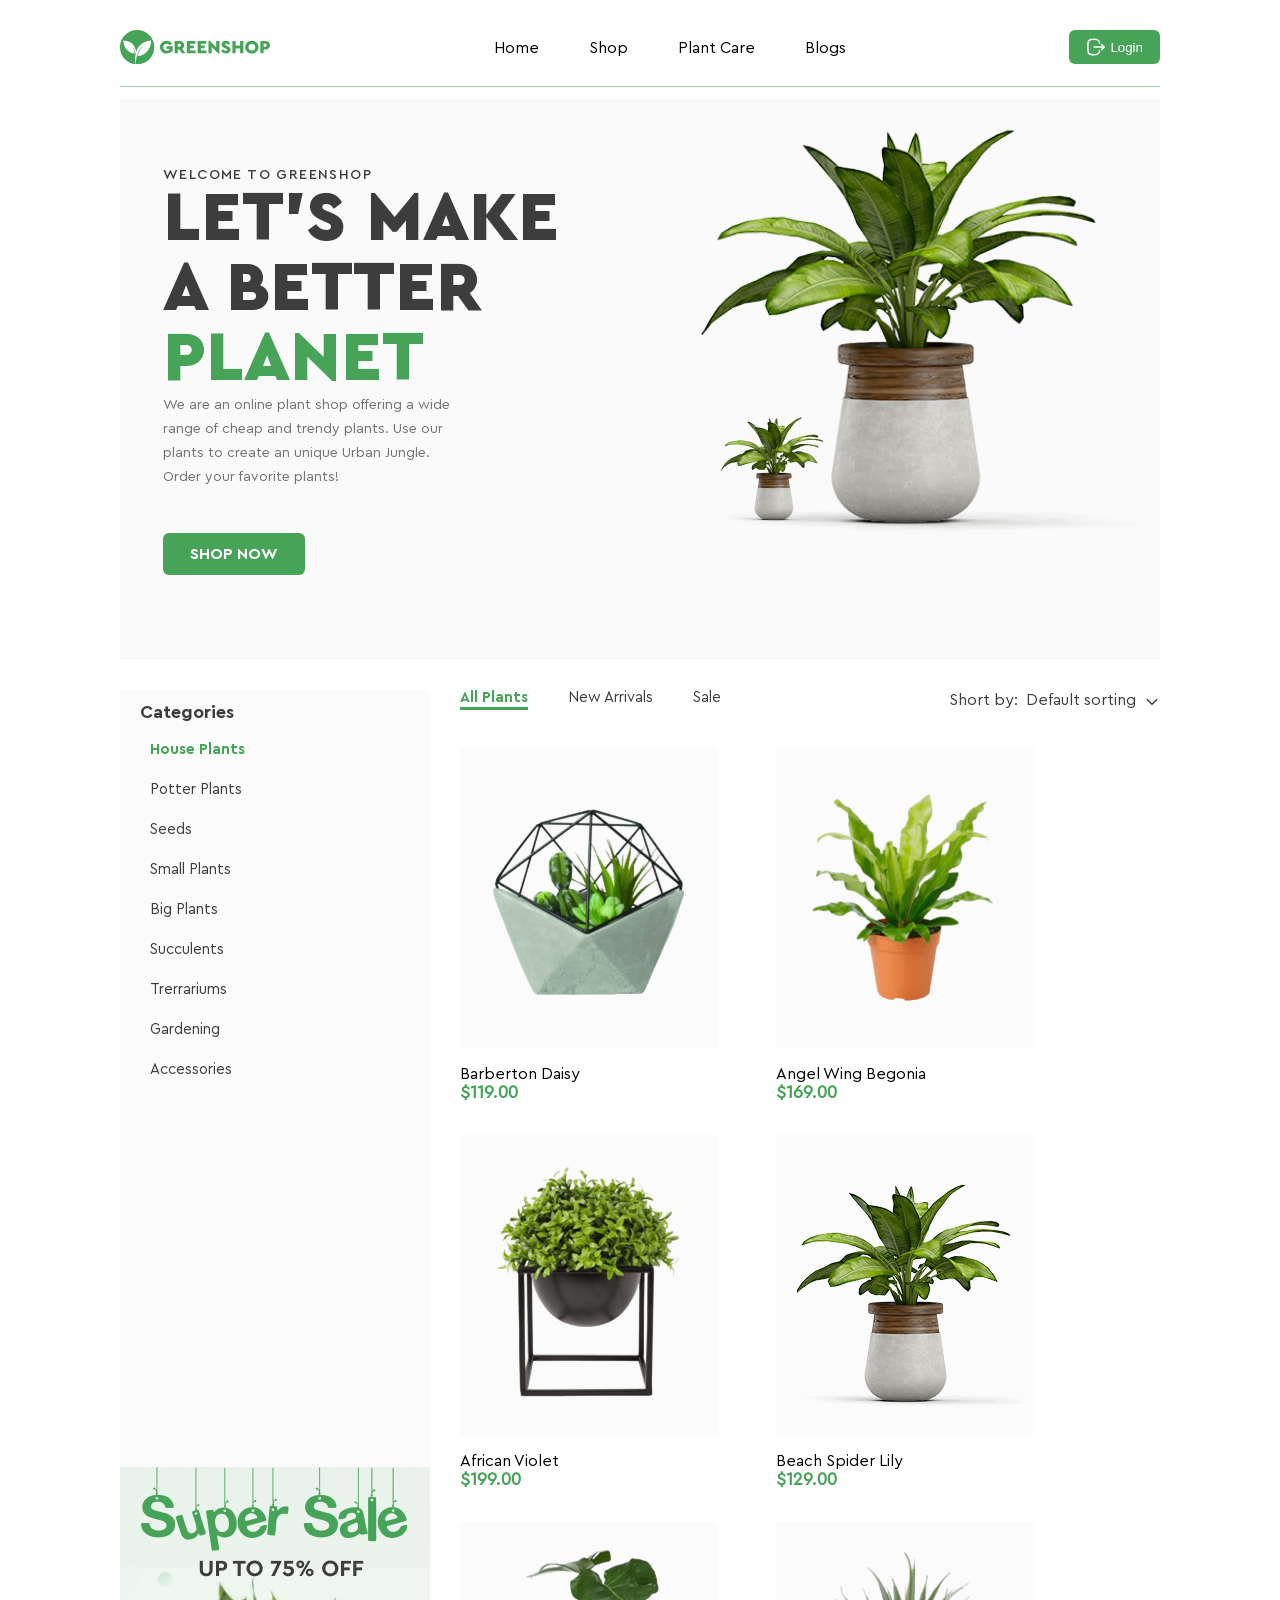
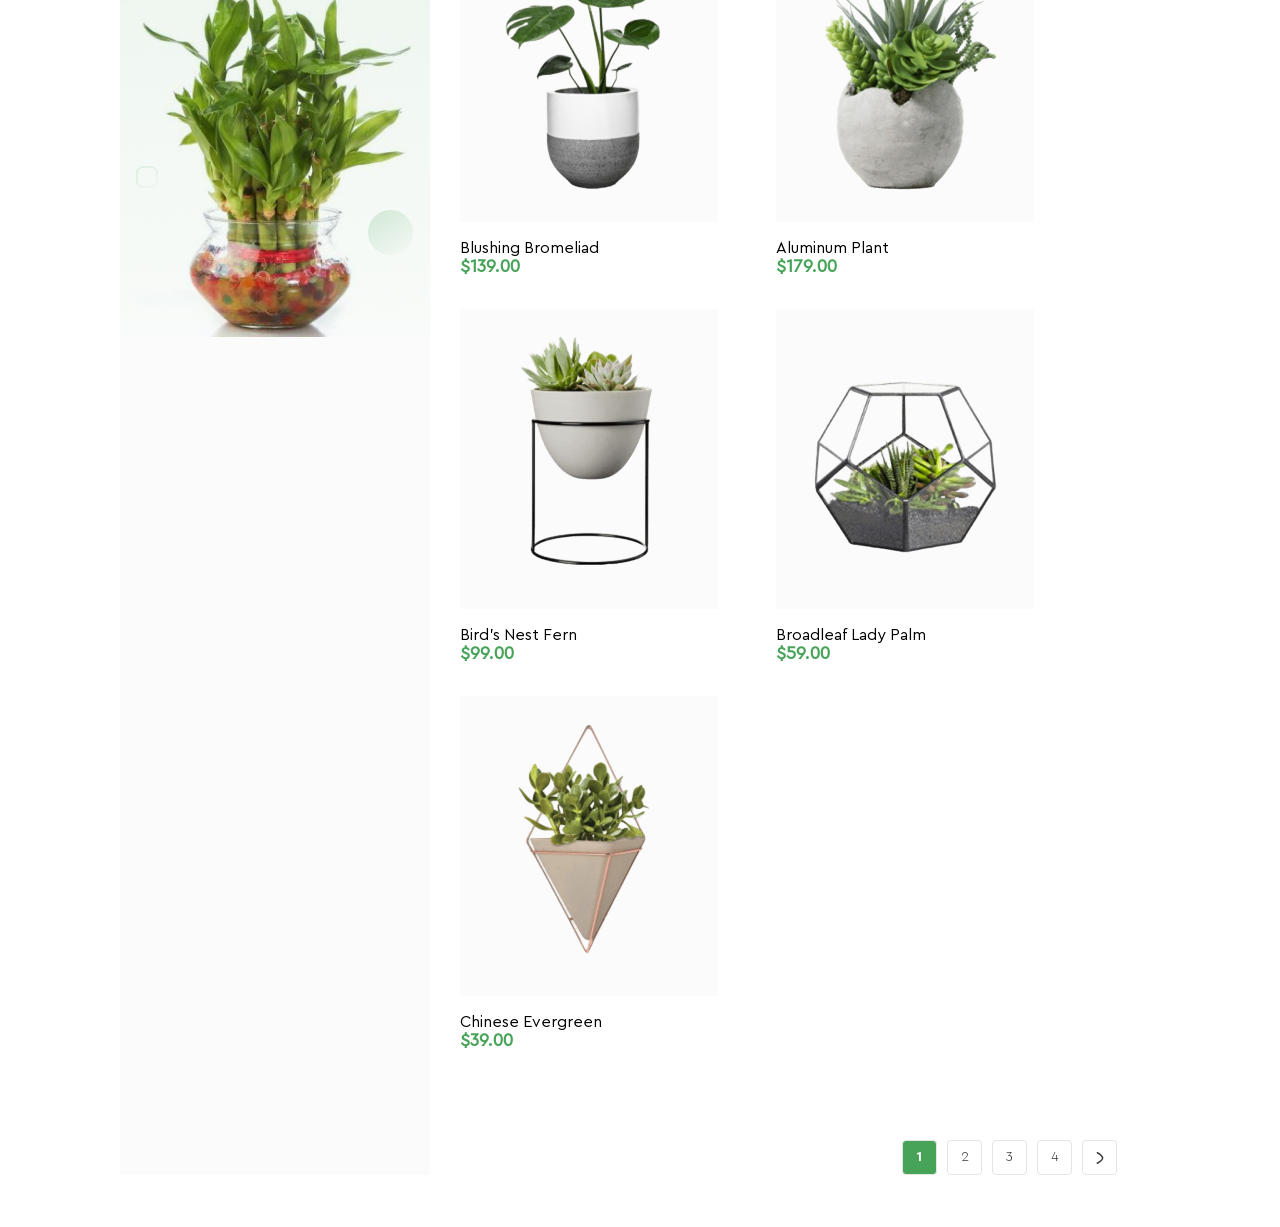
==== index.html @ 9a57604e "hw5" ====
<!doctype html>
<html lang="en">
  <head>
    <meta charset="UTF-8" />
    <meta name="viewport" content="width=device-width, initial-scale=1.0" />
    <title>Document</title>
    <link rel="stylesheet" href="./styles/fonts.css" />
    <link rel="stylesheet" href="./styles/reset.css" />
    <link rel="stylesheet" href="./styles/style.css" />
  </head>
  <body>
    <div class="container">
      <div class="header">
        <svg
          xmlns="http://www.w3.org/2000/svg"
          width="150"
          height="35"
          viewBox="0 0 150 35"
          fill="none"
        >
          <g clip-path="url(#clip0_1_38)">
            <path
              d="M17.15 0C7.67748 0 0 7.67746 0 17.15C0 26.0201 6.73548 33.3175 15.3711 34.207C14.8496 29.9134 15.0436 26.4001 15.7067 23.5135C15.3347 21.7225 14.4898 19.0703 12.5734 17.1864C12.5734 17.1864 13.8348 19.0784 14.5181 21.6214C14.5181 21.6255 14.5221 21.6295 14.5221 21.6335C14.5949 21.9044 14.6596 22.1793 14.7162 22.4623C14.7283 22.527 14.7404 22.5917 14.7526 22.6604C14.8051 22.9515 14.8536 23.2426 14.886 23.5418C5.19513 22.3532 3.12921 13.6569 3.35561 10.3781C13.665 10.9482 15.7754 17.8292 16.0827 22.0985C19.4585 11.0412 30.1843 10.4024 31.0697 10.3781C31.4538 18.8763 25.1509 25.5026 17.6149 26.0807C17.6635 25.8503 17.7201 25.6198 17.7767 25.3934C17.7928 25.3247 17.813 25.26 17.8333 25.1913C17.8777 25.0296 17.9222 24.8679 17.9748 24.7061C17.995 24.6374 18.0192 24.5646 18.0394 24.4959C18.096 24.318 18.1567 24.1442 18.2173 23.9663C18.2335 23.9259 18.2456 23.8854 18.2618 23.845C18.3386 23.6348 18.4195 23.4326 18.5003 23.2305C18.5084 23.2143 18.5125 23.1941 18.5205 23.1779C18.5205 23.1779 18.5205 23.1779 18.5246 23.1779C20.4571 18.5043 24.0229 15.4439 24.0229 15.4439C17.0247 19.4868 15.8441 29.9983 15.6582 34.2231C16.1514 34.2676 16.6446 34.2999 17.15 34.2999C26.6225 34.2999 34.3 26.6225 34.3 17.15C34.3 7.67746 26.6225 0 17.15 0Z"
              fill="#46A358"
            />
            <path
              d="M46.7038 10.7454C48.9719 10.7454 50.8235 11.7198 52.0243 13.4987L49.7764 15.4109C48.9719 14.287 47.9975 13.7048 46.6472 13.7048C44.5691 13.7048 43.2754 15.0713 43.2754 17.1534C43.2754 19.2719 44.6419 20.695 46.8372 20.695C48.0177 20.695 48.9557 20.2826 49.5541 19.5913V19.0091H46.6674V16.2357H52.7763V20.1331C52.1941 21.164 51.3693 21.9888 50.302 22.6235C49.2347 23.242 48.0339 23.5614 46.7038 23.5614C42.9924 23.618 39.9238 20.7314 39.9764 17.1534C39.9198 13.5957 42.9924 10.6888 46.7038 10.7454Z"
              fill="#46A358"
            />
            <path
              d="M61.9577 23.3315L59.1681 19.4907H57.8379V23.3315H54.6157V10.9683H59.4672C62.2204 10.9683 64.246 12.6542 64.246 15.2214C64.246 16.7375 63.5142 17.9948 62.2973 18.7428L65.5559 23.3315H61.9577ZM57.8339 16.6809H59.4834C60.3809 16.6809 60.9631 16.0987 60.9631 15.2214C60.9631 14.3441 60.3809 13.7781 59.4834 13.7781H57.8339V16.6809Z"
              fill="#46A358"
            />
            <path
              d="M66.8335 10.9683H75.4126V13.8711H70.0557V15.5772H73.8763V18.2738H70.0557V20.4287H75.639V23.3315H66.8335V10.9683Z"
              fill="#46A358"
            />
            <path
              d="M77.644 10.9683H86.223V13.8711H80.8662V15.5772H84.6867V18.2738H80.8662V20.4287H86.4494V23.3315H77.644V10.9683Z"
              fill="#46A358"
            />
            <path
              d="M99.4194 10.9681V23.5577H98.3884L91.6812 17.0567V23.3313H88.459V10.7417H89.4899L96.1971 17.1497V10.9681H99.4194Z"
              fill="#46A358"
            />
            <path
              d="M103.264 19.1349C103.996 20.1092 104.764 20.7278 106.017 20.7278C106.862 20.7278 107.291 20.4286 107.291 19.8262C107.291 19.2845 107.008 19.1147 106.034 18.6821L104.76 18.1201C102.718 17.2186 101.631 16.0583 101.631 14.3926C101.631 12.2013 103.43 10.7378 105.957 10.7378C107.998 10.7378 109.442 11.7121 110.19 13.2282L108.035 14.8777C107.436 13.9802 106.875 13.5678 105.993 13.5678C105.318 13.5678 104.889 13.8306 104.889 14.3562C104.889 14.805 105.152 15.0516 105.957 15.3669L107.38 15.9653C109.535 16.8668 110.545 17.9503 110.545 19.6928C110.545 22.0903 108.577 23.5538 106.009 23.5538C103.782 23.5538 101.983 22.4865 101.081 20.7804L103.264 19.1349Z"
              fill="#46A358"
            />
            <path
              d="M112.393 10.9683H115.615V15.4842H120.131V10.9683H123.353V23.3315H120.131V18.387H115.615V23.3315H112.393V10.9683Z"
              fill="#46A358"
            />
            <path
              d="M131.843 10.7417C135.442 10.6649 138.607 13.6081 138.53 17.1497C138.603 20.7277 135.442 23.6143 131.843 23.5577C128.229 23.6143 125.116 20.7277 125.193 17.1497C125.116 13.6081 128.229 10.6689 131.843 10.7417ZM131.86 13.7011C129.874 13.7011 128.488 15.108 128.488 17.1497C128.488 18.1806 128.807 19.0216 129.426 19.6603C130.044 20.2789 130.869 20.5983 131.86 20.5983C133.772 20.5983 135.231 19.2116 135.231 17.1497C135.235 15.108 133.772 13.7011 131.86 13.7011Z"
              fill="#46A358"
            />
            <path
              d="M140.374 10.9683H145.225C147.979 10.9683 150.004 12.6542 150.004 15.2214C150.004 17.7523 147.926 19.4907 145.225 19.4907H143.596V23.3315H140.374V10.9683ZM145.242 16.6809C146.139 16.6809 146.721 16.0987 146.721 15.2214C146.721 14.3441 146.139 13.7781 145.242 13.7781H143.592V16.6809H145.242Z"
              fill="#46A358"
            />
          </g>
          <defs>
            <clipPath id="clip0_1_38">
              <rect width="150" height="34.2999" fill="white" />
            </clipPath>
          </defs>
        </svg>
        <ul class="menuList">
          <li class="menuListItem">Home</li>
          <li class="menuListItem">Shop</li>
          <li class="menuListItem">
            Plant Care
            <ul class="sublist">
              <li><a href=""></a>Drainage</li>
              <li><a href=""></a>Fungicides</li>
              <li><a href=""></a>Fertilizer</li>
              <li class="ming">
                Priming
                <svg
                  class="tvar"
                  xmlns="http://www.w3.org/2000/svg"
                  width="6"
                  height="10"
                  viewBox="0 0 6 10"
                  fill="none"
                >
                  <path
                    d="M0.175481 0.945805C-0.0577829 0.730097 -0.0585955 0.379612 0.173666 0.162973C0.384812 -0.0339699 0.715893 -0.0524979 0.949599 0.107825L1.01657 0.161288L5.82452 4.60737C6.03721 4.80406 6.05656 5.11265 5.88256 5.32969L5.82455 5.39186L1.01661 9.83868C0.783363 10.0544 0.405981 10.0537 0.1737 9.83706C-0.0374635 9.64013 -0.0560146 9.33257 0.117598 9.1162L0.175446 9.05423L4.55905 4.99941L0.175481 0.945805Z"
                    fill="#3D3D3D"
                  />
                </svg>
                <ul class="pdf">
                  <li>Universal</li>
                  <li>For Ficus</li>
                  <li>For Cacti</li>
                  <li>For Citrus</li>
                  <li>For those in bloom</li>
                  <li>For Orchids</li>
                </ul>
              </li>
            </ul>
          </li>
          <li class="menuListItem">Blogs</li>
        </ul>
        <button class="headerBtn">
          <svg
            xmlns="http://www.w3.org/2000/svg"
            width="20"
            height="20"
            viewBox="0 0 20 20"
            fill="none"
          >
            <path
              d="M18.1592 10.1007H8.125"
              stroke="white"
              stroke-width="1.5"
              stroke-linecap="round"
              stroke-linejoin="round"
            />
            <path
              d="M15.7205 7.6709L18.1605 10.1009L15.7205 12.5309"
              stroke="white"
              stroke-width="1.5"
              stroke-linecap="round"
              stroke-linejoin="round"
            />
            <path
              d="M13.6333 6.35817C13.3583 3.37484 12.2416 2.2915 7.79997 2.2915C1.88247 2.2915 1.88247 4.2165 1.88247 9.99984C1.88247 15.7832 1.88247 17.7082 7.79997 17.7082C12.2416 17.7082 13.3583 16.6248 13.6333 13.6415"
              stroke="white"
              stroke-width="1.5"
              stroke-linecap="round"
              stroke-linejoin="round"
            />
          </svg>
          Login
        </button>
      </div>
      <div class="container2">
        <div class="text">
          <p class="p1">Welcome to GreenShop</p>
          <p class="p2">
            Let’s Make a Better <span class="spank">Planet</span>
          </p>
          <p class="p3">
            We are an online plant shop offering a wide range of cheap and
            trendy plants. Use our plants to create an unique Urban Jungle.
            Order your favorite plants!
          </p>
          <button class="button2">SHOP NOW</button>
        </div>
        <div>
          <img class="foto" src="./img/2026-04-15 18.18.01.jpg" />
        </div>
      </div>
      <div class="container3">
        <div class="sidebar">
          <h3 class="h1">Categories</h3>
          <ul class="MenuList1">
            <li class="MenuList1 active">House Plants</li>
            <li class="MenuList1">Potter Plants</li>
            <li class="MenuList1">Seeds</li>
            <li class="MenuList1">Small Plants</li>
            <li class="MenuList1">Big Plants</li>
            <li class="MenuList1">Succulents</li>
            <li class="MenuList1">Trerrariums</li>
            <li class="MenuList1">Gardening</li>
            <li class="MenuList1">Accessories</li>
          </ul>
          <div>
            <img src="./img/SALE.png" class="SALE" />
          </div>
        </div>
        <div class="container4">
          <div class="navbar">
            <ul class="menuLIst">
              <li class="menuLIst active">All Plants</li>
              <li class="menuLIst">New Arrivals</li>
              <li class="menuLIst">Sale</li>
            </ul>
            <ul class="menuLISt">
              <li class="memnuLISt">Short by:</li>
              <li class="memnuLISt">Default sorting</li>
              <li class="menuLISt">
                <img src="./img/Arrow - Down 2.svg" class="strelka" />
              </li>
            </ul>
          </div>
          <div class="tovar">
            <div class="superogromniupenis">
              <img src="./img/plant1.png" class="plants1" />
              <span class="Plintys">Barberton Daisy</span>
              <span class="activator">$119.00</span>
            </div>
            <div class="superogromniupenis">
              <img src="./img/plant2.png" class="plants2" />
              <span class="Plintys">Angel Wing Begonia</span>
              <span class="activator">$169.00</span>
            </div>
            <div class="superogromniupenis">
              <img src="./img/plant3.png" class="plants3" />
              <span class="Plintys">African Violet</span>
              <span class="activator">$199.00</span>
            </div>
            <div class="superogromniupenis">
              <img src="./img/plant4.png" class="plants4" />
              <span class="Plintys">Beach Spider Lily</span>
              <span class="activator">$129.00</span>
            </div>
            <div class="superogromniupenis">
              <img src="./img/plant5.png" class="plants5" />
              <span class="Plintys">Blushing Bromeliad</span>
              <span class="activator">$139.00</span>
            </div>
            <div class="superogromniupenis">
              <img src="./img/plant6.png" class="plants6" />
              <span class="Plintys">Aluminum Plant</span>
              <span class="activator">$179.00</span>
            </div>
            <div class="superogromniupenis">
              <img src="./img/plant7.png" class="plants7" />
              <span class="Plintys">Bird's Nest Fern</span>
              <span class="activator">$99.00</span>
            </div>
            <div class="superogromniupenis">
              <img src="./img/plant8.png" class="plants8" />
              <span class="Plintys">Broadleaf Lady Palm</span>
              <span class="activator">$59.00</span>
            </div>
            <div class="superogromniupenis">
              <img src="./img/plant9.png" class="plants9" />
              <span class="Plintys">Chinese Evergreen</span>
              <span class="activator">$39.00</span>
            </div>
          </div>
          <div class="container6">
            <ul class="knopki">
              <li class="knopki"><button class="box active">1</button></li>
              <li class="knopki"><button class="box">2</button></li>
              <li class="knopki"><button class="box">3</button></li>
              <li class="knopki"><button class="box">4</button></li>
              <li class="knopki">
                <button class="box">
                  <svg
                    xmlns="http://www.w3.org/2000/svg"
                    width="18"
                    height="18"
                    viewBox="0 0 18 18"
                    fill="none"
                  >
                    <path
                      d="M6.375 3.75C6.375 3.75 11.625 6.858 11.625 9C11.625 11.1413 6.375 14.25 6.375 14.25"
                      stroke="#3D3D3D"
                      stroke-width="1.5"
                      stroke-linecap="round"
                      stroke-linejoin="round"
                    />
                  </svg>
                </button>
              </li>
            </ul>
          </div>
        </div>
      </div>
    </div>
  </body>
</html>
---- styles/fonts.css ----
@font-face {
  font-family: "Cera Pro Regular";
  src:
    url(../fonts/CeraPro-Regular.eot) format("true-type"),
    url(../fonts/CeraPro-Regular.ttf),
    url(../fonts/CeraPro-Regular.woff),
    url(../fonts/CeraPro-Regular.woff2);
}

@font-face {
  font-family: "Cera Pro Medium";
  src:
    url(..//fonts/CeraPro-Medium.eot), url(..//fonts/CeraPro-Medium.ttf),
    url(..//fonts/CeraPro-Medium.woff), url(..//fonts/CeraPro-Medium.woff2);
}

@font-face {
  font-family: "Cera Pro Bold";
  src:
    url(..//fonts/CeraPro-Bold.eot), url(..//fonts/CeraPro-Bold.ttf),
    url(..//fonts/CeraPro-Bold.woff), url(..//fonts/CeraPro-Bold.woff2);
}

@font-face {
  font-family: "Cera Pro Black";
  src:
    url(..//fonts/CeraPro-Black.eot), url(..//fonts/CeraPro-Black.ttf),
    url(..//fonts/CeraPro-Black.woff), url(..//fonts/CeraPro-Black.woff2);
}

@font-face {
  font-family: "Cera Pro Light";
  src:
    url(..//fonts/CeraPro-Light.eot), url(..//fonts/CeraPro-Light.woff),
    url(..//fonts/CeraPro-Light.ttf), url(..//fonts/CeraPro-Light.woff2s);
}

@import url("https://fonts.googleapis.com/css2?family=Encode+Sans+Expanded:wght@100;200;300;400;500;600;700;800;900&family=Encode+Sans+Semi+Expanded:wght@100;200;300;400;500;600;700;800;900&display=swap");
---- styles/style.css ----
* {
  font-family: "CeraPro", sans-serif;
}

.container {
  padding: 30px 120px 52px;
}

.header {
  display: flex;
  justify-content: space-between;
  align-items: start;
  border-bottom: 1px solid rgba(70, 163, 88, 0.5);
  margin-bottom: 12px;
}

ul.menuList {
  display: flex;
  gap: 50px;
}

li.menuListItem {
  padding: 8px 0 25px;
  border-bottom: 3px solid transparent;
  font-size: 16px;
  font-family: "Cera Pro Regular";
}

li.menuListItem:hover {
  font-weight: 700;
  border-color: #46a358;
  font-family: "Cera Pro Bold";
}

button.headerBtn {
  border: none;
  display: flex;
  align-items: center;
  color: #fff;
  gap: 4px;
  padding: 7px 17px;
  border-radius: 6px;
  background: #46a358;
  font-weight: 500;
}

.container2 {
  display: flex;
  background: linear-gradient(
    98deg,
    rgba(245, 245, 245, 0.5) -23.46%,
    rgba(245, 245, 245, 0.5) 107.51%
  );
}

.p1 {
  color: #3d3d3d;
  font-family: "Cera Pro Medium";
  font-size: 14px;
  font-weight: 500;
  line-height: 16px; /* 114.286% */
  letter-spacing: 1.4px;
  text-transform: uppercase;
}

.p2 {
  color: #3d3d3d;
  font-family: "Cera Pro Black";
  font-size: 70px;
  font-weight: 900;
  line-height: 70px; /* 100% */
  text-transform: uppercase;
}

.spank {
  color: #46a358;
  font-family: "Cera Pro Black";
  font-size: 70px;
  font-weight: 900;
  line-height: 70px;
  text-transform: uppercase;
}

.p3 {
  max-width: 69%;
  color: #727272;
  font-family: "Cera Pro Regular";
  font-size: 14px;
  font-weight: 400;
  line-height: 24px; /* 171.429% */
}

.text {
  padding: 68px 43px 85px;
}

button.button2 {
  margin-top: 44px;
  border: none;
  align-items: center;
  padding: 11px 27px;
  border-radius: 6px;
  background: #46a358;
  color: #fff;
  font-family: "Cera Pro Bold";
  font-size: 16px;
  font-weight: 700;
  line-height: 20px; /* 125% */
  text-transform: uppercase;
}

.foto {
  width: 507px;
}

.container3 {
  display: flex;
  margin-top: 30px;
  gap: 30px;
}

.sidebar {
  background: #fbfbfb;
}

.h1 {
  padding: 14px 20px 10px;
  color: #3d3d3d;
  font-family: "Cera Pro Bold";
  font-size: 18px;
  font-style: normal;
  font-weight: 700;
  line-height: 16px; /* 88.889% */
}

ul.MenuList1 {
  display: flex;
  flex-direction: column;
  padding: 0 10px 0 30px;
  margin-bottom: 377px;
}

.MenuList1 {
  color: #3d3d3d;
  font-family: "Cera Pro Regular";
  font-size: 15px;
  font-style: normal;
  font-weight: 400;
  line-height: 40px;
}

.MenuList1.active {
  color: #46a358;
  font-family: "Cera Pro Bold";
  font-size: 15px;
  font-style: normal;
  font-weight: 700;
  line-height: 40px; /* 266.667% */
}

.SALE {
  width: 310px;
}

.navbar {
  display: flex;
  justify-content: space-between;
}

ul.menuLIst {
  display: flex;
  gap: 40px;
}

li.menuLIst {
  color: #3d3d3d;
  font-family: "Cera Pro Regular";
  font-size: 15px;
  font-style: normal;
  font-weight: 400;
  line-height: 16px; /* 106.667% */
  border-bottom: 3px solid transparent;
}

.menuLIst.active {
  border-color: #46a358;
  color: #46a358;
  font-family: "Cera Pro Bold";
  font-size: 15px;
  font-style: normal;
  font-weight: 700;
  line-height: 16px; /* 106.667% */
}

.menuLISt {
  display: flex;
  align-items: center;
  gap: 8px;
  font-family: "Cera Pro Regular";
  color: #3d3d3d;
}

.strelka {
  padding-top: 3px;
}

.container4 {
  flex: 1;
}

.tovar {
  margin-top: 38px;
  display: flex;
  flex-wrap: wrap;
  gap: 33px 58px;
}

.plants1 {
  padding: 31px 4px 19px;
  background: #fbfbfb;
}

.plants2 {
  padding: 25px 4px;
  background: #fbfbfb;
}

.plants3 {
  padding: 24px 4px 26px;
  background: #fbfbfb;
}

.plants4 {
  padding: 6px 13px 8px 21px;
  background: #fbfbfb;
}

.plants5 {
  padding: 23px 4px 27px;
  background: #fbfbfb;
}

.plants6 {
  padding: 23px 4px 27px;
  background: #fbfbfb;
}

.plants7 {
  padding: 18px 4px 32px;
  background: #fbfbfb;
}

.plants8 {
  padding: 28px 4px 22px;
  background: #fbfbfb;
}

.plants9 {
  padding: 19px 4px 31px;
  background: #fbfbfb;
}

.Plintys {
  display: flex;
  flex-direction: column;
  margin-top: 12px;
  font-family: "Cera Pro Regular";
}

.activator {
  color: #46a358;
  font-family: "Cera Pro Regular";
  font-size: 18px;
  font-style: normal;
  font-weight: 700;
  line-height: 16px; /* 88.889% */
  margin-top: 6px;
}

.box {
  background-color: white;
  color: #3d3d3d;
  border: 1px solid #e5e5e5;
  width: 35px;
  height: 35px;
  border-radius: 4px;
  display: flex;
  align-items: center;
  justify-content: center;
  cursor: pointer;
}

.container6 {
  display: flex;
  justify-content: end;
  margin-top: 90px;
  padding-right: 43px;
}

.knopki {
  display: flex;
  gap: 10px;
  list-style: none;
  padding: 0;
  margin: 0;
}

.knopki li {
  display: flex;
}

.box.active {
  font-family: "Cera Pro Bold";
  background: #46a358;
  color: #fff;
}

.box {
  font-family: "Cera Pro Light";
}

li.memnuLISt {
  font-family: "Cera Pro Regular";
}

.menuList > li:hover > ul {
  display: flex;
  flex-direction: column;
  padding-top: 37px;
}

.sublist {
  position: absolute;
  display: none;
}

.sublist li {
  padding: 8px 0 8px 14px;
  background-color: #edf6ee;
  color: #3d3d3d;
  font-family: "Cera Pro Regular";
  font-weight: 400;
}

.ming {
  display: flex;
  align-items: baseline;
  position: relative;
  gap: 88.97px;
}

.ming:hover {
  background: #1a712a;
  color: #fff;
  font-family: "Cera Pro Bold";
}

.sublist li.ming:hover .tvar {
  transform: rotate(180deg);
  filter: brightness(0) invert(1);
}

.tvar {
  margin-right: 17px;
}

.pdf {
  display: none;
  position: absolute;
  padding-left: 2px;
  top: -300%;
  left: 100%;
  z-index: 1;
}

.sublist li.ming:hover .pdf {
  display: flex;
  flex-direction: column;
}

.pdf li {
  padding: 8px 0 8px 14px;
  width: 200%;
}
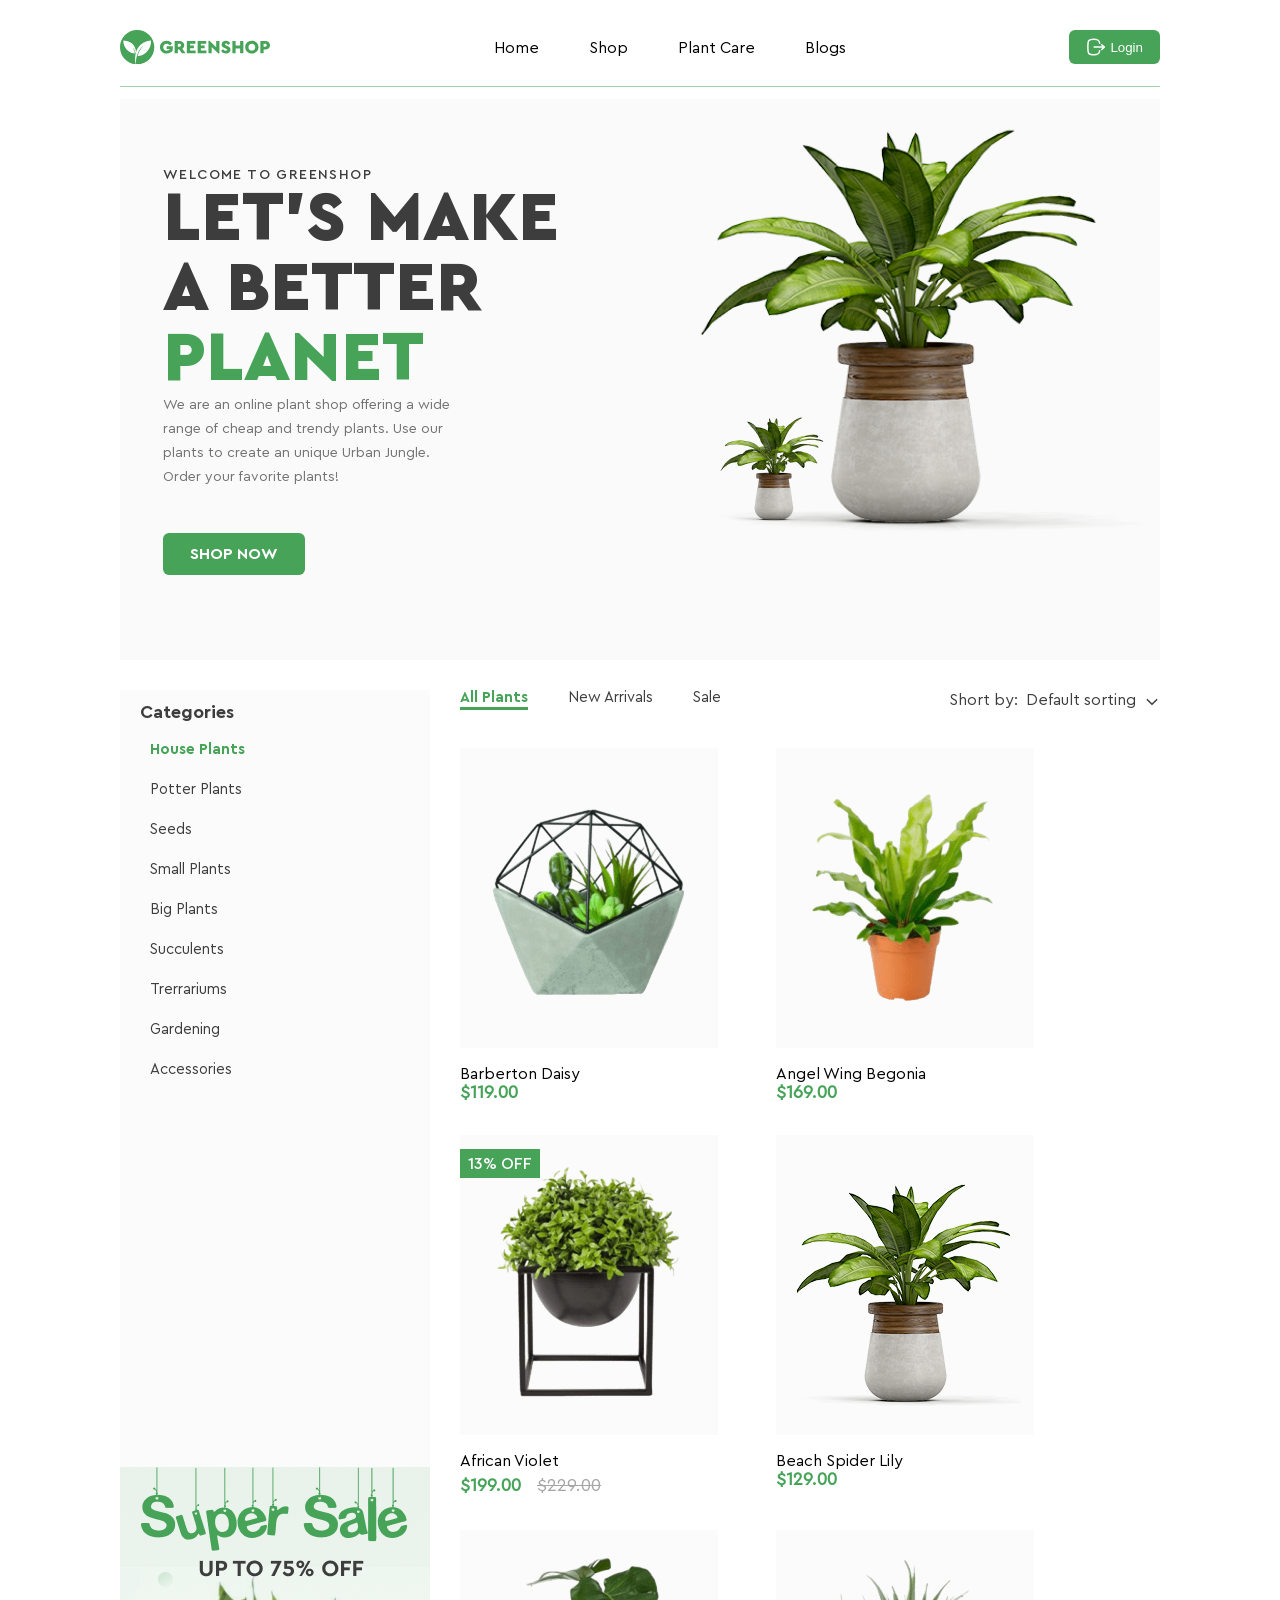
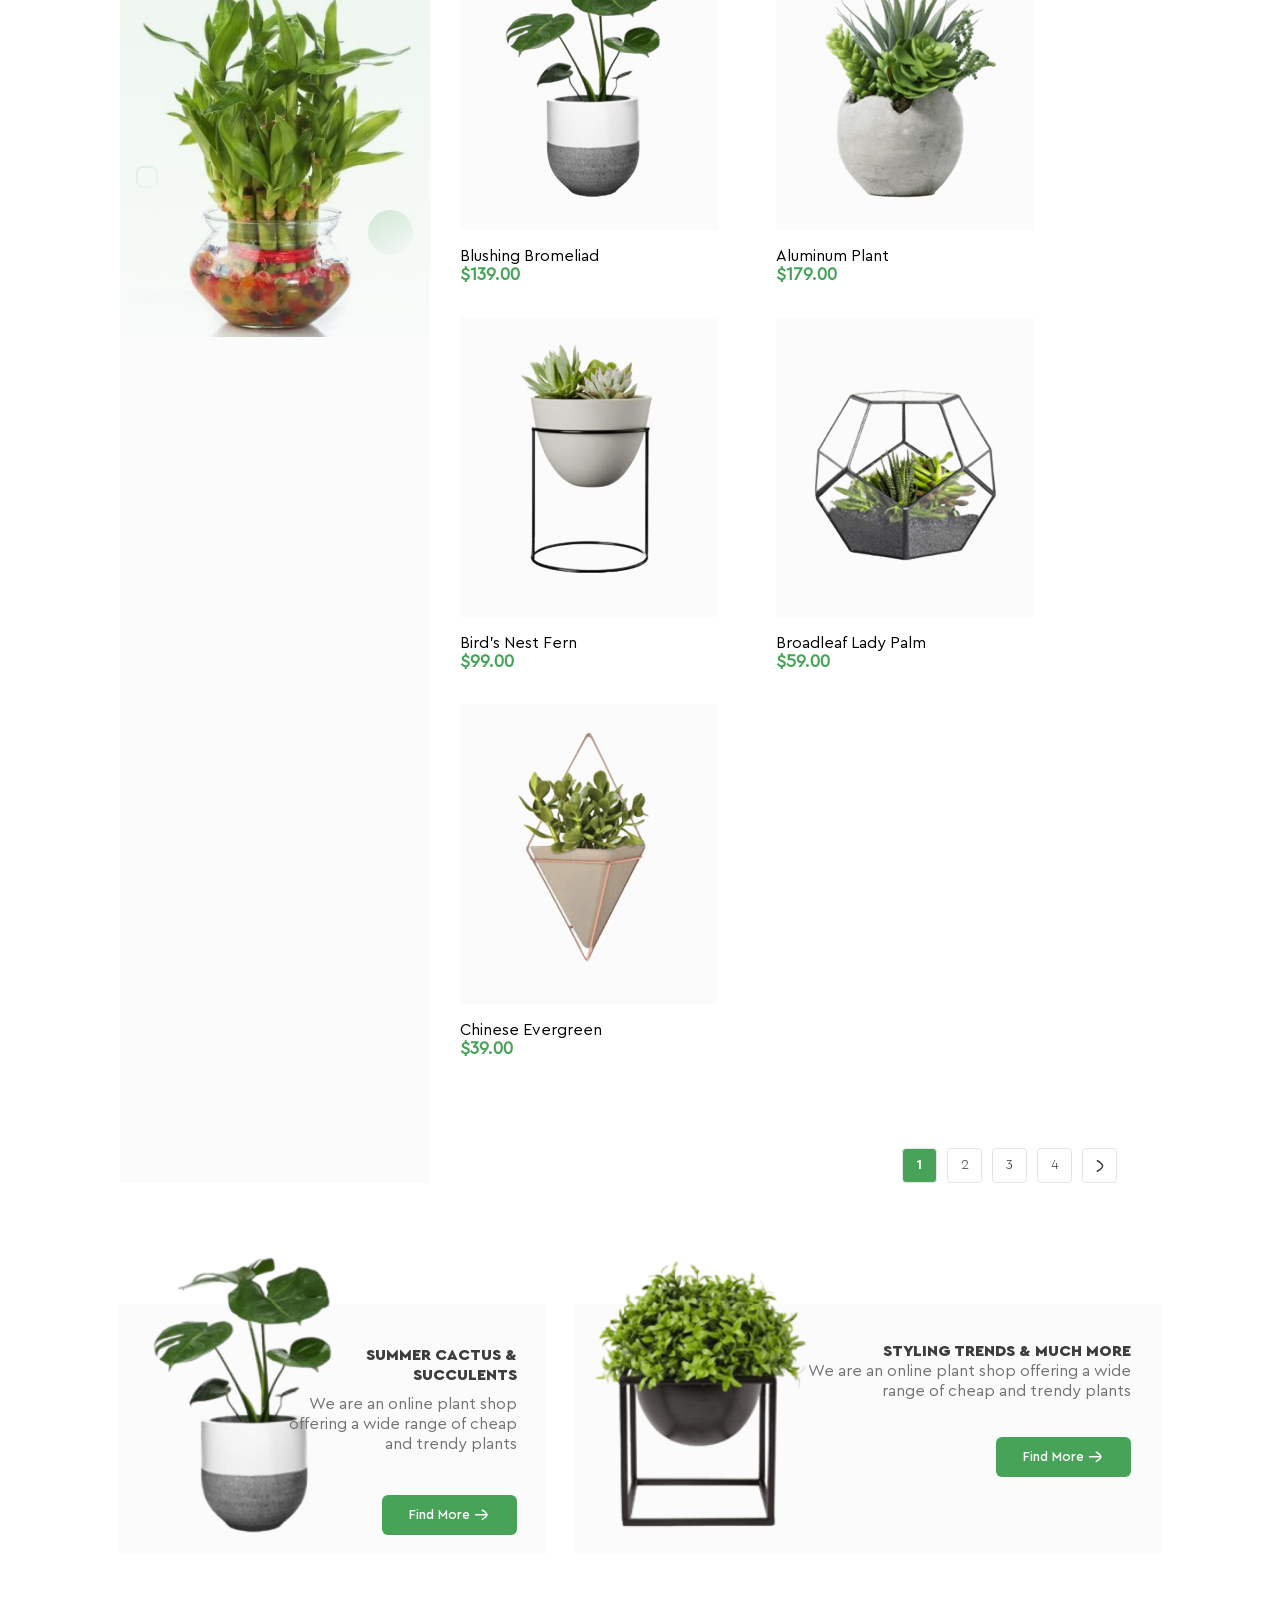
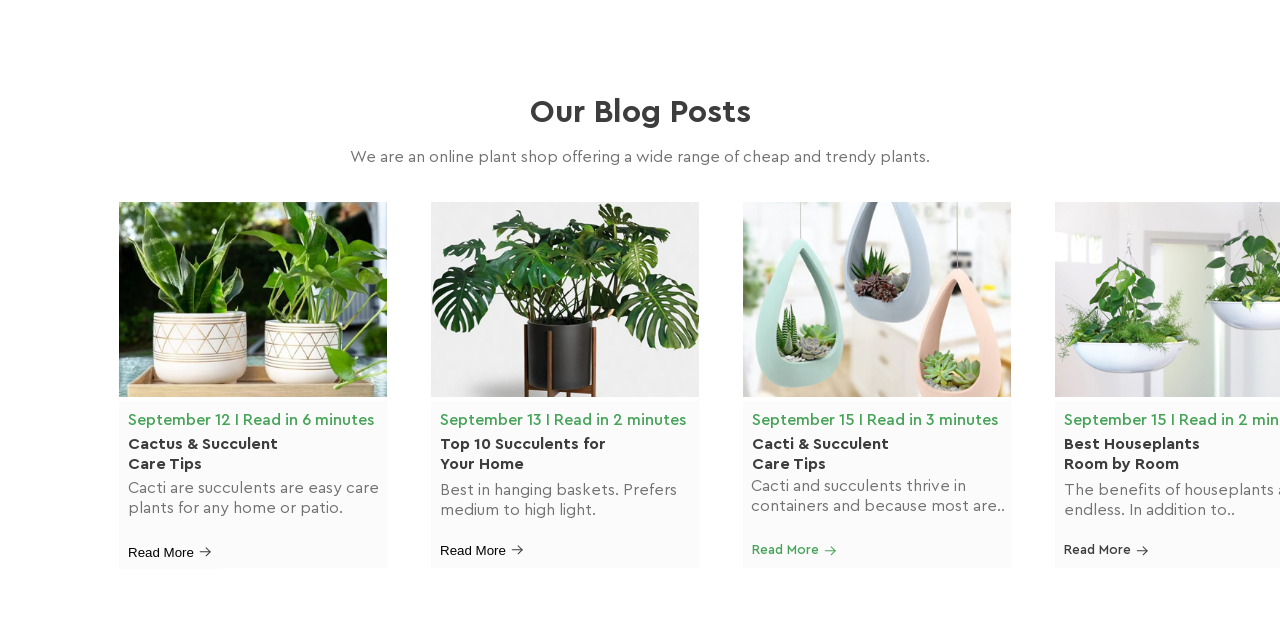
==== commit 0c0abf75: "hw5" ====
--- a/index.html
+++ b/index.html
@@ -191,46 +191,635 @@
               <img src="./img/plant1.png" class="plants1" />
               <span class="Plintys">Barberton Daisy</span>
               <span class="activator">$119.00</span>
+              <div class="home3">
+                <ul class="pokypki">
+                  <li class="pokypki">
+                    <button class="korzina">
+                      <svg
+                        xmlns="http://www.w3.org/2000/svg"
+                        width="20"
+                        height="20"
+                        viewBox="0 0 20 20"
+                        fill="none"
+                      >
+                        <g clip-path="url(#clip0_2_1949)">
+                          <path
+                            d="M14.294 16.8745H8.24077C5.65655 16.8745 3.55412 14.7721 3.55412 12.1879V7.38405C3.55412 4.98175 2.35676 2.75813 0.351225 1.4358C-0.00894369 1.19834 -0.108379 0.713895 0.129078 0.353726C0.366535 -0.00648163 0.850939 -0.105956 1.21119 0.131579C2.35606 0.886442 3.28487 1.88204 3.94905 3.02832C4.09258 3.18911 5.24995 4.41584 7.14726 4.41584H16.142C18.596 4.36995 20.5168 6.83267 19.8752 9.20138L18.8397 13.3284C18.3159 15.4163 16.4466 16.8745 14.294 16.8745ZM4.91926 5.53677C5.04912 6.1367 5.11634 6.7553 5.11634 7.38405V12.1879C5.11634 13.9107 6.51796 15.3123 8.24077 15.3123H14.294C15.7291 15.3123 16.9752 14.3401 17.3245 12.9482L18.3599 8.82121C18.7412 7.41373 17.5997 5.95084 16.142 5.97806H7.14722C6.28913 5.97806 5.54224 5.79305 4.91926 5.53677ZM7.85021 19.0226C7.85021 18.4833 7.41307 18.0462 6.87383 18.0462C5.57828 18.0978 5.57942 19.9479 6.87383 19.999C7.41307 19.999 7.85021 19.5618 7.85021 19.0226ZM15.6222 19.0226C15.6222 18.4833 15.1851 18.0462 14.6459 18.0462C13.3503 18.0978 13.3514 19.9479 14.6459 19.999C15.1851 19.999 15.6222 19.5618 15.6222 19.0226ZM16.9231 8.32138C16.9231 7.88998 16.5734 7.54027 16.142 7.54027H7.45966C6.42329 7.58152 6.42407 9.0616 7.45966 9.10249H16.142C16.5734 9.10249 16.9231 8.75279 16.9231 8.32138Z"
+                          />
+                        </g>
+                        <defs>
+                          <clipPath id="clip0_2_1949">
+                            <rect width="20" height="20" fill="white" />
+                          </clipPath>
+                        </defs>
+                      </svg>
+                    </button>
+                  </li>
+                  <li class="pokypki">
+                    <button class="korzina">
+                      <svg
+                        xmlns="http://www.w3.org/2000/svg"
+                        width="20"
+                        height="20"
+                        viewBox="0 0 20 20"
+                        fill="none"
+                      >
+                        <path
+                          d="M10 18.8873C9.71527 18.8873 9.44077 18.7842 9.22684 18.5968C8.41888 17.8903 7.63992 17.2264 6.95267 16.6408L6.94916 16.6377C4.93423 14.9207 3.19427 13.4378 1.98364 11.9771C0.630341 10.3441 0 8.79578 0 7.10434C0 5.46097 0.563507 3.94485 1.58661 2.83508C2.62192 1.71219 4.04251 1.09375 5.58716 1.09375C6.74164 1.09375 7.79892 1.45874 8.72955 2.1785C9.19922 2.54181 9.62494 2.98645 10 3.5051C10.3752 2.98645 10.8008 2.54181 11.2706 2.1785C12.2012 1.45874 13.2585 1.09375 14.413 1.09375C15.9575 1.09375 17.3782 1.71219 18.4135 2.83508C19.4366 3.94485 20 5.46097 20 7.10434C20 8.79578 19.3698 10.3441 18.0165 11.9769C16.8059 13.4378 15.0661 14.9205 13.0515 16.6374C12.363 17.224 11.5828 17.8889 10.773 18.5971C10.5592 18.7842 10.2846 18.8873 10 18.8873ZM5.58716 2.26532C4.37363 2.26532 3.25882 2.74963 2.44781 3.62915C1.62476 4.52194 1.17142 5.75607 1.17142 7.10434C1.17142 8.52692 1.70013 9.79919 2.88559 11.2296C4.03137 12.6122 5.73563 14.0645 7.70889 15.7462L7.71255 15.7492C8.4024 16.3371 9.18442 17.0036 9.99832 17.7153C10.8171 17.0023 11.6003 16.3347 12.2916 15.7458C14.2647 14.0642 15.9688 12.6122 17.1146 11.2296C18.2999 9.79919 18.8286 8.52692 18.8286 7.10434C18.8286 5.75607 18.3752 4.52194 17.5522 3.62915C16.7413 2.74963 15.6264 2.26532 14.413 2.26532C13.524 2.26532 12.7078 2.54791 11.9872 3.10516C11.3449 3.60199 10.8975 4.23004 10.6352 4.66949C10.5003 4.89548 10.2629 5.03036 10 5.03036C9.73709 5.03036 9.49966 4.89548 9.36478 4.66949C9.10263 4.23004 8.65524 3.60199 8.01285 3.10516C7.29218 2.54791 6.47598 2.26532 5.58716 2.26532Z"
+                          fill="#3D3D3D"
+                        />
+                      </svg>
+                    </button>
+                  </li>
+                  <li class="pokypki">
+                    <button class="korzina">
+                      <svg
+                        xmlns="http://www.w3.org/2000/svg"
+                        width="20"
+                        height="20"
+                        viewBox="0 0 20 20"
+                        fill="none"
+                      >
+                        <g clip-path="url(#clip0_2_1953)">
+                          <path
+                            d="M14.5656 16.0023C10.5704 19.1859 4.98549 18.3049 2.02729 14.6536C-0.827886 11.1285 -0.64932 6.04314 2.44811 2.82458C5.64856 -0.50074 10.6802 -0.944658 14.3277 1.78316C15.6345 2.76027 16.6104 4.00337 17.246 5.50807C17.8853 7.02151 18.0795 8.59614 17.8578 10.2201C17.6368 11.8365 16.9918 13.2769 15.9423 14.6212C16.0272 14.6767 16.1178 14.7167 16.1827 14.7816C17.3365 15.9305 18.4859 17.0836 19.6397 18.2325C19.9132 18.5047 20.0493 18.8218 19.9682 19.204C19.8071 19.9644 18.9018 20.2579 18.3211 19.7359C18.0489 19.4918 17.7985 19.2227 17.54 18.9642C16.5923 18.0171 15.6451 17.0693 14.6973 16.1221C14.658 16.0847 14.6168 16.0497 14.5656 16.0023ZM15.9529 8.98636C15.9629 5.12659 12.8468 2.00605 8.97825 2.00043C5.12035 1.99481 2.00669 5.09037 1.98983 8.94765C1.97297 12.8168 5.08289 15.9461 8.96326 15.9642C12.8055 15.9823 15.9429 12.8499 15.9529 8.98636Z"
+                            fill="#3D3D3D"
+                          />
+                        </g>
+                        <defs>
+                          <clipPath id="clip0_2_1953">
+                            <rect width="19.9913" height="20" fill="white" />
+                          </clipPath>
+                        </defs>
+                      </svg>
+                    </button>
+                  </li>
+                </ul>
+              </div>
             </div>
             <div class="superogromniupenis">
               <img src="./img/plant2.png" class="plants2" />
               <span class="Plintys">Angel Wing Begonia</span>
               <span class="activator">$169.00</span>
+              <div class="home3">
+                <ul class="pokypki">
+                  <li class="pokypki">
+                    <button class="korzina">
+                      <svg
+                        xmlns="http://www.w3.org/2000/svg"
+                        width="20"
+                        height="20"
+                        viewBox="0 0 20 20"
+                        fill="none"
+                      >
+                        <g clip-path="url(#clip0_2_1949)">
+                          <path
+                            d="M14.294 16.8745H8.24077C5.65655 16.8745 3.55412 14.7721 3.55412 12.1879V7.38405C3.55412 4.98175 2.35676 2.75813 0.351225 1.4358C-0.00894369 1.19834 -0.108379 0.713895 0.129078 0.353726C0.366535 -0.00648163 0.850939 -0.105956 1.21119 0.131579C2.35606 0.886442 3.28487 1.88204 3.94905 3.02832C4.09258 3.18911 5.24995 4.41584 7.14726 4.41584H16.142C18.596 4.36995 20.5168 6.83267 19.8752 9.20138L18.8397 13.3284C18.3159 15.4163 16.4466 16.8745 14.294 16.8745ZM4.91926 5.53677C5.04912 6.1367 5.11634 6.7553 5.11634 7.38405V12.1879C5.11634 13.9107 6.51796 15.3123 8.24077 15.3123H14.294C15.7291 15.3123 16.9752 14.3401 17.3245 12.9482L18.3599 8.82121C18.7412 7.41373 17.5997 5.95084 16.142 5.97806H7.14722C6.28913 5.97806 5.54224 5.79305 4.91926 5.53677ZM7.85021 19.0226C7.85021 18.4833 7.41307 18.0462 6.87383 18.0462C5.57828 18.0978 5.57942 19.9479 6.87383 19.999C7.41307 19.999 7.85021 19.5618 7.85021 19.0226ZM15.6222 19.0226C15.6222 18.4833 15.1851 18.0462 14.6459 18.0462C13.3503 18.0978 13.3514 19.9479 14.6459 19.999C15.1851 19.999 15.6222 19.5618 15.6222 19.0226ZM16.9231 8.32138C16.9231 7.88998 16.5734 7.54027 16.142 7.54027H7.45966C6.42329 7.58152 6.42407 9.0616 7.45966 9.10249H16.142C16.5734 9.10249 16.9231 8.75279 16.9231 8.32138Z"
+                          />
+                        </g>
+                        <defs>
+                          <clipPath id="clip0_2_1949">
+                            <rect width="20" height="20" fill="white" />
+                          </clipPath>
+                        </defs>
+                      </svg>
+                    </button>
+                  </li>
+                  <li class="pokypki">
+                    <button class="korzina">
+                      <svg
+                        xmlns="http://www.w3.org/2000/svg"
+                        width="20"
+                        height="20"
+                        viewBox="0 0 20 20"
+                        fill="none"
+                      >
+                        <path
+                          d="M10 18.8873C9.71527 18.8873 9.44077 18.7842 9.22684 18.5968C8.41888 17.8903 7.63992 17.2264 6.95267 16.6408L6.94916 16.6377C4.93423 14.9207 3.19427 13.4378 1.98364 11.9771C0.630341 10.3441 0 8.79578 0 7.10434C0 5.46097 0.563507 3.94485 1.58661 2.83508C2.62192 1.71219 4.04251 1.09375 5.58716 1.09375C6.74164 1.09375 7.79892 1.45874 8.72955 2.1785C9.19922 2.54181 9.62494 2.98645 10 3.5051C10.3752 2.98645 10.8008 2.54181 11.2706 2.1785C12.2012 1.45874 13.2585 1.09375 14.413 1.09375C15.9575 1.09375 17.3782 1.71219 18.4135 2.83508C19.4366 3.94485 20 5.46097 20 7.10434C20 8.79578 19.3698 10.3441 18.0165 11.9769C16.8059 13.4378 15.0661 14.9205 13.0515 16.6374C12.363 17.224 11.5828 17.8889 10.773 18.5971C10.5592 18.7842 10.2846 18.8873 10 18.8873ZM5.58716 2.26532C4.37363 2.26532 3.25882 2.74963 2.44781 3.62915C1.62476 4.52194 1.17142 5.75607 1.17142 7.10434C1.17142 8.52692 1.70013 9.79919 2.88559 11.2296C4.03137 12.6122 5.73563 14.0645 7.70889 15.7462L7.71255 15.7492C8.4024 16.3371 9.18442 17.0036 9.99832 17.7153C10.8171 17.0023 11.6003 16.3347 12.2916 15.7458C14.2647 14.0642 15.9688 12.6122 17.1146 11.2296C18.2999 9.79919 18.8286 8.52692 18.8286 7.10434C18.8286 5.75607 18.3752 4.52194 17.5522 3.62915C16.7413 2.74963 15.6264 2.26532 14.413 2.26532C13.524 2.26532 12.7078 2.54791 11.9872 3.10516C11.3449 3.60199 10.8975 4.23004 10.6352 4.66949C10.5003 4.89548 10.2629 5.03036 10 5.03036C9.73709 5.03036 9.49966 4.89548 9.36478 4.66949C9.10263 4.23004 8.65524 3.60199 8.01285 3.10516C7.29218 2.54791 6.47598 2.26532 5.58716 2.26532Z"
+                          fill="#3D3D3D"
+                        />
+                      </svg>
+                    </button>
+                  </li>
+                  <li class="pokypki">
+                    <button class="korzina">
+                      <svg
+                        xmlns="http://www.w3.org/2000/svg"
+                        width="20"
+                        height="20"
+                        viewBox="0 0 20 20"
+                        fill="none"
+                      >
+                        <g clip-path="url(#clip0_2_1953)">
+                          <path
+                            d="M14.5656 16.0023C10.5704 19.1859 4.98549 18.3049 2.02729 14.6536C-0.827886 11.1285 -0.64932 6.04314 2.44811 2.82458C5.64856 -0.50074 10.6802 -0.944658 14.3277 1.78316C15.6345 2.76027 16.6104 4.00337 17.246 5.50807C17.8853 7.02151 18.0795 8.59614 17.8578 10.2201C17.6368 11.8365 16.9918 13.2769 15.9423 14.6212C16.0272 14.6767 16.1178 14.7167 16.1827 14.7816C17.3365 15.9305 18.4859 17.0836 19.6397 18.2325C19.9132 18.5047 20.0493 18.8218 19.9682 19.204C19.8071 19.9644 18.9018 20.2579 18.3211 19.7359C18.0489 19.4918 17.7985 19.2227 17.54 18.9642C16.5923 18.0171 15.6451 17.0693 14.6973 16.1221C14.658 16.0847 14.6168 16.0497 14.5656 16.0023ZM15.9529 8.98636C15.9629 5.12659 12.8468 2.00605 8.97825 2.00043C5.12035 1.99481 2.00669 5.09037 1.98983 8.94765C1.97297 12.8168 5.08289 15.9461 8.96326 15.9642C12.8055 15.9823 15.9429 12.8499 15.9529 8.98636Z"
+                            fill="#3D3D3D"
+                          />
+                        </g>
+                        <defs>
+                          <clipPath id="clip0_2_1953">
+                            <rect width="19.9913" height="20" fill="white" />
+                          </clipPath>
+                        </defs>
+                      </svg>
+                    </button>
+                  </li>
+                </ul>
+              </div>
             </div>
             <div class="superogromniupenis">
               <img src="./img/plant3.png" class="plants3" />
               <span class="Plintys">African Violet</span>
-              <span class="activator">$199.00</span>
+              <p class="newold">
+                <span class="activator">$199.00</span>
+                <span class="old-price">$229.00</span>
+              </p>
+              <span class="skidka">13% OFF</span>
+              <div class="home3">
+                <ul class="pokypki">
+                  <li class="pokypki">
+                    <button class="korzina">
+                      <svg
+                        xmlns="http://www.w3.org/2000/svg"
+                        width="20"
+                        height="20"
+                        viewBox="0 0 20 20"
+                        fill="none"
+                      >
+                        <g clip-path="url(#clip0_2_1949)">
+                          <path
+                            d="M14.294 16.8745H8.24077C5.65655 16.8745 3.55412 14.7721 3.55412 12.1879V7.38405C3.55412 4.98175 2.35676 2.75813 0.351225 1.4358C-0.00894369 1.19834 -0.108379 0.713895 0.129078 0.353726C0.366535 -0.00648163 0.850939 -0.105956 1.21119 0.131579C2.35606 0.886442 3.28487 1.88204 3.94905 3.02832C4.09258 3.18911 5.24995 4.41584 7.14726 4.41584H16.142C18.596 4.36995 20.5168 6.83267 19.8752 9.20138L18.8397 13.3284C18.3159 15.4163 16.4466 16.8745 14.294 16.8745ZM4.91926 5.53677C5.04912 6.1367 5.11634 6.7553 5.11634 7.38405V12.1879C5.11634 13.9107 6.51796 15.3123 8.24077 15.3123H14.294C15.7291 15.3123 16.9752 14.3401 17.3245 12.9482L18.3599 8.82121C18.7412 7.41373 17.5997 5.95084 16.142 5.97806H7.14722C6.28913 5.97806 5.54224 5.79305 4.91926 5.53677ZM7.85021 19.0226C7.85021 18.4833 7.41307 18.0462 6.87383 18.0462C5.57828 18.0978 5.57942 19.9479 6.87383 19.999C7.41307 19.999 7.85021 19.5618 7.85021 19.0226ZM15.6222 19.0226C15.6222 18.4833 15.1851 18.0462 14.6459 18.0462C13.3503 18.0978 13.3514 19.9479 14.6459 19.999C15.1851 19.999 15.6222 19.5618 15.6222 19.0226ZM16.9231 8.32138C16.9231 7.88998 16.5734 7.54027 16.142 7.54027H7.45966C6.42329 7.58152 6.42407 9.0616 7.45966 9.10249H16.142C16.5734 9.10249 16.9231 8.75279 16.9231 8.32138Z"
+                          />
+                        </g>
+                        <defs>
+                          <clipPath id="clip0_2_1949">
+                            <rect width="20" height="20" fill="white" />
+                          </clipPath>
+                        </defs>
+                      </svg>
+                    </button>
+                  </li>
+                  <li class="pokypki">
+                    <button class="korzina">
+                      <svg
+                        xmlns="http://www.w3.org/2000/svg"
+                        width="20"
+                        height="20"
+                        viewBox="0 0 20 20"
+                        fill="none"
+                      >
+                        <path
+                          d="M10 18.8873C9.71527 18.8873 9.44077 18.7842 9.22684 18.5968C8.41888 17.8903 7.63992 17.2264 6.95267 16.6408L6.94916 16.6377C4.93423 14.9207 3.19427 13.4378 1.98364 11.9771C0.630341 10.3441 0 8.79578 0 7.10434C0 5.46097 0.563507 3.94485 1.58661 2.83508C2.62192 1.71219 4.04251 1.09375 5.58716 1.09375C6.74164 1.09375 7.79892 1.45874 8.72955 2.1785C9.19922 2.54181 9.62494 2.98645 10 3.5051C10.3752 2.98645 10.8008 2.54181 11.2706 2.1785C12.2012 1.45874 13.2585 1.09375 14.413 1.09375C15.9575 1.09375 17.3782 1.71219 18.4135 2.83508C19.4366 3.94485 20 5.46097 20 7.10434C20 8.79578 19.3698 10.3441 18.0165 11.9769C16.8059 13.4378 15.0661 14.9205 13.0515 16.6374C12.363 17.224 11.5828 17.8889 10.773 18.5971C10.5592 18.7842 10.2846 18.8873 10 18.8873ZM5.58716 2.26532C4.37363 2.26532 3.25882 2.74963 2.44781 3.62915C1.62476 4.52194 1.17142 5.75607 1.17142 7.10434C1.17142 8.52692 1.70013 9.79919 2.88559 11.2296C4.03137 12.6122 5.73563 14.0645 7.70889 15.7462L7.71255 15.7492C8.4024 16.3371 9.18442 17.0036 9.99832 17.7153C10.8171 17.0023 11.6003 16.3347 12.2916 15.7458C14.2647 14.0642 15.9688 12.6122 17.1146 11.2296C18.2999 9.79919 18.8286 8.52692 18.8286 7.10434C18.8286 5.75607 18.3752 4.52194 17.5522 3.62915C16.7413 2.74963 15.6264 2.26532 14.413 2.26532C13.524 2.26532 12.7078 2.54791 11.9872 3.10516C11.3449 3.60199 10.8975 4.23004 10.6352 4.66949C10.5003 4.89548 10.2629 5.03036 10 5.03036C9.73709 5.03036 9.49966 4.89548 9.36478 4.66949C9.10263 4.23004 8.65524 3.60199 8.01285 3.10516C7.29218 2.54791 6.47598 2.26532 5.58716 2.26532Z"
+                          fill="#3D3D3D"
+                        />
+                      </svg>
+                    </button>
+                  </li>
+                  <li class="pokypki">
+                    <button class="korzina">
+                      <svg
+                        xmlns="http://www.w3.org/2000/svg"
+                        width="20"
+                        height="20"
+                        viewBox="0 0 20 20"
+                        fill="none"
+                      >
+                        <g clip-path="url(#clip0_2_1953)">
+                          <path
+                            d="M14.5656 16.0023C10.5704 19.1859 4.98549 18.3049 2.02729 14.6536C-0.827886 11.1285 -0.64932 6.04314 2.44811 2.82458C5.64856 -0.50074 10.6802 -0.944658 14.3277 1.78316C15.6345 2.76027 16.6104 4.00337 17.246 5.50807C17.8853 7.02151 18.0795 8.59614 17.8578 10.2201C17.6368 11.8365 16.9918 13.2769 15.9423 14.6212C16.0272 14.6767 16.1178 14.7167 16.1827 14.7816C17.3365 15.9305 18.4859 17.0836 19.6397 18.2325C19.9132 18.5047 20.0493 18.8218 19.9682 19.204C19.8071 19.9644 18.9018 20.2579 18.3211 19.7359C18.0489 19.4918 17.7985 19.2227 17.54 18.9642C16.5923 18.0171 15.6451 17.0693 14.6973 16.1221C14.658 16.0847 14.6168 16.0497 14.5656 16.0023ZM15.9529 8.98636C15.9629 5.12659 12.8468 2.00605 8.97825 2.00043C5.12035 1.99481 2.00669 5.09037 1.98983 8.94765C1.97297 12.8168 5.08289 15.9461 8.96326 15.9642C12.8055 15.9823 15.9429 12.8499 15.9529 8.98636Z"
+                            fill="#3D3D3D"
+                          />
+                        </g>
+                        <defs>
+                          <clipPath id="clip0_2_1953">
+                            <rect width="19.9913" height="20" fill="white" />
+                          </clipPath>
+                        </defs>
+                      </svg>
+                    </button>
+                  </li>
+                </ul>
+              </div>
             </div>
             <div class="superogromniupenis">
               <img src="./img/plant4.png" class="plants4" />
               <span class="Plintys">Beach Spider Lily</span>
               <span class="activator">$129.00</span>
+              <div class="home3">
+                <ul class="pokypki">
+                  <li class="pokypki">
+                    <button class="korzina">
+                      <svg
+                        xmlns="http://www.w3.org/2000/svg"
+                        width="20"
+                        height="20"
+                        viewBox="0 0 20 20"
+                        fill="none"
+                      >
+                        <g clip-path="url(#clip0_2_1949)">
+                          <path
+                            d="M14.294 16.8745H8.24077C5.65655 16.8745 3.55412 14.7721 3.55412 12.1879V7.38405C3.55412 4.98175 2.35676 2.75813 0.351225 1.4358C-0.00894369 1.19834 -0.108379 0.713895 0.129078 0.353726C0.366535 -0.00648163 0.850939 -0.105956 1.21119 0.131579C2.35606 0.886442 3.28487 1.88204 3.94905 3.02832C4.09258 3.18911 5.24995 4.41584 7.14726 4.41584H16.142C18.596 4.36995 20.5168 6.83267 19.8752 9.20138L18.8397 13.3284C18.3159 15.4163 16.4466 16.8745 14.294 16.8745ZM4.91926 5.53677C5.04912 6.1367 5.11634 6.7553 5.11634 7.38405V12.1879C5.11634 13.9107 6.51796 15.3123 8.24077 15.3123H14.294C15.7291 15.3123 16.9752 14.3401 17.3245 12.9482L18.3599 8.82121C18.7412 7.41373 17.5997 5.95084 16.142 5.97806H7.14722C6.28913 5.97806 5.54224 5.79305 4.91926 5.53677ZM7.85021 19.0226C7.85021 18.4833 7.41307 18.0462 6.87383 18.0462C5.57828 18.0978 5.57942 19.9479 6.87383 19.999C7.41307 19.999 7.85021 19.5618 7.85021 19.0226ZM15.6222 19.0226C15.6222 18.4833 15.1851 18.0462 14.6459 18.0462C13.3503 18.0978 13.3514 19.9479 14.6459 19.999C15.1851 19.999 15.6222 19.5618 15.6222 19.0226ZM16.9231 8.32138C16.9231 7.88998 16.5734 7.54027 16.142 7.54027H7.45966C6.42329 7.58152 6.42407 9.0616 7.45966 9.10249H16.142C16.5734 9.10249 16.9231 8.75279 16.9231 8.32138Z"
+                          />
+                        </g>
+                        <defs>
+                          <clipPath id="clip0_2_1949">
+                            <rect width="20" height="20" fill="white" />
+                          </clipPath>
+                        </defs>
+                      </svg>
+                    </button>
+                  </li>
+                  <li class="pokypki">
+                    <button class="korzina">
+                      <svg
+                        xmlns="http://www.w3.org/2000/svg"
+                        width="20"
+                        height="20"
+                        viewBox="0 0 20 20"
+                        fill="none"
+                      >
+                        <path
+                          d="M10 18.8873C9.71527 18.8873 9.44077 18.7842 9.22684 18.5968C8.41888 17.8903 7.63992 17.2264 6.95267 16.6408L6.94916 16.6377C4.93423 14.9207 3.19427 13.4378 1.98364 11.9771C0.630341 10.3441 0 8.79578 0 7.10434C0 5.46097 0.563507 3.94485 1.58661 2.83508C2.62192 1.71219 4.04251 1.09375 5.58716 1.09375C6.74164 1.09375 7.79892 1.45874 8.72955 2.1785C9.19922 2.54181 9.62494 2.98645 10 3.5051C10.3752 2.98645 10.8008 2.54181 11.2706 2.1785C12.2012 1.45874 13.2585 1.09375 14.413 1.09375C15.9575 1.09375 17.3782 1.71219 18.4135 2.83508C19.4366 3.94485 20 5.46097 20 7.10434C20 8.79578 19.3698 10.3441 18.0165 11.9769C16.8059 13.4378 15.0661 14.9205 13.0515 16.6374C12.363 17.224 11.5828 17.8889 10.773 18.5971C10.5592 18.7842 10.2846 18.8873 10 18.8873ZM5.58716 2.26532C4.37363 2.26532 3.25882 2.74963 2.44781 3.62915C1.62476 4.52194 1.17142 5.75607 1.17142 7.10434C1.17142 8.52692 1.70013 9.79919 2.88559 11.2296C4.03137 12.6122 5.73563 14.0645 7.70889 15.7462L7.71255 15.7492C8.4024 16.3371 9.18442 17.0036 9.99832 17.7153C10.8171 17.0023 11.6003 16.3347 12.2916 15.7458C14.2647 14.0642 15.9688 12.6122 17.1146 11.2296C18.2999 9.79919 18.8286 8.52692 18.8286 7.10434C18.8286 5.75607 18.3752 4.52194 17.5522 3.62915C16.7413 2.74963 15.6264 2.26532 14.413 2.26532C13.524 2.26532 12.7078 2.54791 11.9872 3.10516C11.3449 3.60199 10.8975 4.23004 10.6352 4.66949C10.5003 4.89548 10.2629 5.03036 10 5.03036C9.73709 5.03036 9.49966 4.89548 9.36478 4.66949C9.10263 4.23004 8.65524 3.60199 8.01285 3.10516C7.29218 2.54791 6.47598 2.26532 5.58716 2.26532Z"
+                          fill="#3D3D3D"
+                        />
+                      </svg>
+                    </button>
+                  </li>
+                  <li class="pokypki">
+                    <button class="korzina">
+                      <svg
+                        xmlns="http://www.w3.org/2000/svg"
+                        width="20"
+                        height="20"
+                        viewBox="0 0 20 20"
+                        fill="none"
+                      >
+                        <g clip-path="url(#clip0_2_1953)">
+                          <path
+                            d="M14.5656 16.0023C10.5704 19.1859 4.98549 18.3049 2.02729 14.6536C-0.827886 11.1285 -0.64932 6.04314 2.44811 2.82458C5.64856 -0.50074 10.6802 -0.944658 14.3277 1.78316C15.6345 2.76027 16.6104 4.00337 17.246 5.50807C17.8853 7.02151 18.0795 8.59614 17.8578 10.2201C17.6368 11.8365 16.9918 13.2769 15.9423 14.6212C16.0272 14.6767 16.1178 14.7167 16.1827 14.7816C17.3365 15.9305 18.4859 17.0836 19.6397 18.2325C19.9132 18.5047 20.0493 18.8218 19.9682 19.204C19.8071 19.9644 18.9018 20.2579 18.3211 19.7359C18.0489 19.4918 17.7985 19.2227 17.54 18.9642C16.5923 18.0171 15.6451 17.0693 14.6973 16.1221C14.658 16.0847 14.6168 16.0497 14.5656 16.0023ZM15.9529 8.98636C15.9629 5.12659 12.8468 2.00605 8.97825 2.00043C5.12035 1.99481 2.00669 5.09037 1.98983 8.94765C1.97297 12.8168 5.08289 15.9461 8.96326 15.9642C12.8055 15.9823 15.9429 12.8499 15.9529 8.98636Z"
+                            fill="#3D3D3D"
+                          />
+                        </g>
+                        <defs>
+                          <clipPath id="clip0_2_1953">
+                            <rect width="19.9913" height="20" fill="white" />
+                          </clipPath>
+                        </defs>
+                      </svg>
+                    </button>
+                  </li>
+                </ul>
+              </div>
             </div>
             <div class="superogromniupenis">
               <img src="./img/plant5.png" class="plants5" />
               <span class="Plintys">Blushing Bromeliad</span>
               <span class="activator">$139.00</span>
+              <div class="home3">
+                <ul class="pokypki">
+                  <li class="pokypki">
+                    <button class="korzina">
+                      <svg
+                        xmlns="http://www.w3.org/2000/svg"
+                        width="20"
+                        height="20"
+                        viewBox="0 0 20 20"
+                        fill="none"
+                      >
+                        <g clip-path="url(#clip0_2_1949)">
+                          <path
+                            d="M14.294 16.8745H8.24077C5.65655 16.8745 3.55412 14.7721 3.55412 12.1879V7.38405C3.55412 4.98175 2.35676 2.75813 0.351225 1.4358C-0.00894369 1.19834 -0.108379 0.713895 0.129078 0.353726C0.366535 -0.00648163 0.850939 -0.105956 1.21119 0.131579C2.35606 0.886442 3.28487 1.88204 3.94905 3.02832C4.09258 3.18911 5.24995 4.41584 7.14726 4.41584H16.142C18.596 4.36995 20.5168 6.83267 19.8752 9.20138L18.8397 13.3284C18.3159 15.4163 16.4466 16.8745 14.294 16.8745ZM4.91926 5.53677C5.04912 6.1367 5.11634 6.7553 5.11634 7.38405V12.1879C5.11634 13.9107 6.51796 15.3123 8.24077 15.3123H14.294C15.7291 15.3123 16.9752 14.3401 17.3245 12.9482L18.3599 8.82121C18.7412 7.41373 17.5997 5.95084 16.142 5.97806H7.14722C6.28913 5.97806 5.54224 5.79305 4.91926 5.53677ZM7.85021 19.0226C7.85021 18.4833 7.41307 18.0462 6.87383 18.0462C5.57828 18.0978 5.57942 19.9479 6.87383 19.999C7.41307 19.999 7.85021 19.5618 7.85021 19.0226ZM15.6222 19.0226C15.6222 18.4833 15.1851 18.0462 14.6459 18.0462C13.3503 18.0978 13.3514 19.9479 14.6459 19.999C15.1851 19.999 15.6222 19.5618 15.6222 19.0226ZM16.9231 8.32138C16.9231 7.88998 16.5734 7.54027 16.142 7.54027H7.45966C6.42329 7.58152 6.42407 9.0616 7.45966 9.10249H16.142C16.5734 9.10249 16.9231 8.75279 16.9231 8.32138Z"
+                          />
+                        </g>
+                        <defs>
+                          <clipPath id="clip0_2_1949">
+                            <rect width="20" height="20" fill="white" />
+                          </clipPath>
+                        </defs>
+                      </svg>
+                    </button>
+                  </li>
+                  <li class="pokypki">
+                    <button class="korzina">
+                      <svg
+                        xmlns="http://www.w3.org/2000/svg"
+                        width="20"
+                        height="20"
+                        viewBox="0 0 20 20"
+                        fill="none"
+                      >
+                        <path
+                          d="M10 18.8873C9.71527 18.8873 9.44077 18.7842 9.22684 18.5968C8.41888 17.8903 7.63992 17.2264 6.95267 16.6408L6.94916 16.6377C4.93423 14.9207 3.19427 13.4378 1.98364 11.9771C0.630341 10.3441 0 8.79578 0 7.10434C0 5.46097 0.563507 3.94485 1.58661 2.83508C2.62192 1.71219 4.04251 1.09375 5.58716 1.09375C6.74164 1.09375 7.79892 1.45874 8.72955 2.1785C9.19922 2.54181 9.62494 2.98645 10 3.5051C10.3752 2.98645 10.8008 2.54181 11.2706 2.1785C12.2012 1.45874 13.2585 1.09375 14.413 1.09375C15.9575 1.09375 17.3782 1.71219 18.4135 2.83508C19.4366 3.94485 20 5.46097 20 7.10434C20 8.79578 19.3698 10.3441 18.0165 11.9769C16.8059 13.4378 15.0661 14.9205 13.0515 16.6374C12.363 17.224 11.5828 17.8889 10.773 18.5971C10.5592 18.7842 10.2846 18.8873 10 18.8873ZM5.58716 2.26532C4.37363 2.26532 3.25882 2.74963 2.44781 3.62915C1.62476 4.52194 1.17142 5.75607 1.17142 7.10434C1.17142 8.52692 1.70013 9.79919 2.88559 11.2296C4.03137 12.6122 5.73563 14.0645 7.70889 15.7462L7.71255 15.7492C8.4024 16.3371 9.18442 17.0036 9.99832 17.7153C10.8171 17.0023 11.6003 16.3347 12.2916 15.7458C14.2647 14.0642 15.9688 12.6122 17.1146 11.2296C18.2999 9.79919 18.8286 8.52692 18.8286 7.10434C18.8286 5.75607 18.3752 4.52194 17.5522 3.62915C16.7413 2.74963 15.6264 2.26532 14.413 2.26532C13.524 2.26532 12.7078 2.54791 11.9872 3.10516C11.3449 3.60199 10.8975 4.23004 10.6352 4.66949C10.5003 4.89548 10.2629 5.03036 10 5.03036C9.73709 5.03036 9.49966 4.89548 9.36478 4.66949C9.10263 4.23004 8.65524 3.60199 8.01285 3.10516C7.29218 2.54791 6.47598 2.26532 5.58716 2.26532Z"
+                          fill="#3D3D3D"
+                        />
+                      </svg>
+                    </button>
+                  </li>
+                  <li class="pokypki">
+                    <button class="korzina">
+                      <svg
+                        xmlns="http://www.w3.org/2000/svg"
+                        width="20"
+                        height="20"
+                        viewBox="0 0 20 20"
+                        fill="none"
+                      >
+                        <g clip-path="url(#clip0_2_1953)">
+                          <path
+                            d="M14.5656 16.0023C10.5704 19.1859 4.98549 18.3049 2.02729 14.6536C-0.827886 11.1285 -0.64932 6.04314 2.44811 2.82458C5.64856 -0.50074 10.6802 -0.944658 14.3277 1.78316C15.6345 2.76027 16.6104 4.00337 17.246 5.50807C17.8853 7.02151 18.0795 8.59614 17.8578 10.2201C17.6368 11.8365 16.9918 13.2769 15.9423 14.6212C16.0272 14.6767 16.1178 14.7167 16.1827 14.7816C17.3365 15.9305 18.4859 17.0836 19.6397 18.2325C19.9132 18.5047 20.0493 18.8218 19.9682 19.204C19.8071 19.9644 18.9018 20.2579 18.3211 19.7359C18.0489 19.4918 17.7985 19.2227 17.54 18.9642C16.5923 18.0171 15.6451 17.0693 14.6973 16.1221C14.658 16.0847 14.6168 16.0497 14.5656 16.0023ZM15.9529 8.98636C15.9629 5.12659 12.8468 2.00605 8.97825 2.00043C5.12035 1.99481 2.00669 5.09037 1.98983 8.94765C1.97297 12.8168 5.08289 15.9461 8.96326 15.9642C12.8055 15.9823 15.9429 12.8499 15.9529 8.98636Z"
+                            fill="#3D3D3D"
+                          />
+                        </g>
+                        <defs>
+                          <clipPath id="clip0_2_1953">
+                            <rect width="19.9913" height="20" fill="white" />
+                          </clipPath>
+                        </defs>
+                      </svg>
+                    </button>
+                  </li>
+                </ul>
+              </div>
             </div>
             <div class="superogromniupenis">
               <img src="./img/plant6.png" class="plants6" />
               <span class="Plintys">Aluminum Plant</span>
               <span class="activator">$179.00</span>
+              <div class="home3">
+                <ul class="pokypki">
+                  <li class="pokypki">
+                    <button class="korzina">
+                      <svg
+                        xmlns="http://www.w3.org/2000/svg"
+                        width="20"
+                        height="20"
+                        viewBox="0 0 20 20"
+                        fill="none"
+                      >
+                        <g clip-path="url(#clip0_2_1949)">
+                          <path
+                            d="M14.294 16.8745H8.24077C5.65655 16.8745 3.55412 14.7721 3.55412 12.1879V7.38405C3.55412 4.98175 2.35676 2.75813 0.351225 1.4358C-0.00894369 1.19834 -0.108379 0.713895 0.129078 0.353726C0.366535 -0.00648163 0.850939 -0.105956 1.21119 0.131579C2.35606 0.886442 3.28487 1.88204 3.94905 3.02832C4.09258 3.18911 5.24995 4.41584 7.14726 4.41584H16.142C18.596 4.36995 20.5168 6.83267 19.8752 9.20138L18.8397 13.3284C18.3159 15.4163 16.4466 16.8745 14.294 16.8745ZM4.91926 5.53677C5.04912 6.1367 5.11634 6.7553 5.11634 7.38405V12.1879C5.11634 13.9107 6.51796 15.3123 8.24077 15.3123H14.294C15.7291 15.3123 16.9752 14.3401 17.3245 12.9482L18.3599 8.82121C18.7412 7.41373 17.5997 5.95084 16.142 5.97806H7.14722C6.28913 5.97806 5.54224 5.79305 4.91926 5.53677ZM7.85021 19.0226C7.85021 18.4833 7.41307 18.0462 6.87383 18.0462C5.57828 18.0978 5.57942 19.9479 6.87383 19.999C7.41307 19.999 7.85021 19.5618 7.85021 19.0226ZM15.6222 19.0226C15.6222 18.4833 15.1851 18.0462 14.6459 18.0462C13.3503 18.0978 13.3514 19.9479 14.6459 19.999C15.1851 19.999 15.6222 19.5618 15.6222 19.0226ZM16.9231 8.32138C16.9231 7.88998 16.5734 7.54027 16.142 7.54027H7.45966C6.42329 7.58152 6.42407 9.0616 7.45966 9.10249H16.142C16.5734 9.10249 16.9231 8.75279 16.9231 8.32138Z"
+                          />
+                        </g>
+                        <defs>
+                          <clipPath id="clip0_2_1949">
+                            <rect width="20" height="20" fill="white" />
+                          </clipPath>
+                        </defs>
+                      </svg>
+                    </button>
+                  </li>
+                  <li class="pokypki">
+                    <button class="korzina">
+                      <svg
+                        xmlns="http://www.w3.org/2000/svg"
+                        width="20"
+                        height="20"
+                        viewBox="0 0 20 20"
+                        fill="none"
+                      >
+                        <path
+                          d="M10 18.8873C9.71527 18.8873 9.44077 18.7842 9.22684 18.5968C8.41888 17.8903 7.63992 17.2264 6.95267 16.6408L6.94916 16.6377C4.93423 14.9207 3.19427 13.4378 1.98364 11.9771C0.630341 10.3441 0 8.79578 0 7.10434C0 5.46097 0.563507 3.94485 1.58661 2.83508C2.62192 1.71219 4.04251 1.09375 5.58716 1.09375C6.74164 1.09375 7.79892 1.45874 8.72955 2.1785C9.19922 2.54181 9.62494 2.98645 10 3.5051C10.3752 2.98645 10.8008 2.54181 11.2706 2.1785C12.2012 1.45874 13.2585 1.09375 14.413 1.09375C15.9575 1.09375 17.3782 1.71219 18.4135 2.83508C19.4366 3.94485 20 5.46097 20 7.10434C20 8.79578 19.3698 10.3441 18.0165 11.9769C16.8059 13.4378 15.0661 14.9205 13.0515 16.6374C12.363 17.224 11.5828 17.8889 10.773 18.5971C10.5592 18.7842 10.2846 18.8873 10 18.8873ZM5.58716 2.26532C4.37363 2.26532 3.25882 2.74963 2.44781 3.62915C1.62476 4.52194 1.17142 5.75607 1.17142 7.10434C1.17142 8.52692 1.70013 9.79919 2.88559 11.2296C4.03137 12.6122 5.73563 14.0645 7.70889 15.7462L7.71255 15.7492C8.4024 16.3371 9.18442 17.0036 9.99832 17.7153C10.8171 17.0023 11.6003 16.3347 12.2916 15.7458C14.2647 14.0642 15.9688 12.6122 17.1146 11.2296C18.2999 9.79919 18.8286 8.52692 18.8286 7.10434C18.8286 5.75607 18.3752 4.52194 17.5522 3.62915C16.7413 2.74963 15.6264 2.26532 14.413 2.26532C13.524 2.26532 12.7078 2.54791 11.9872 3.10516C11.3449 3.60199 10.8975 4.23004 10.6352 4.66949C10.5003 4.89548 10.2629 5.03036 10 5.03036C9.73709 5.03036 9.49966 4.89548 9.36478 4.66949C9.10263 4.23004 8.65524 3.60199 8.01285 3.10516C7.29218 2.54791 6.47598 2.26532 5.58716 2.26532Z"
+                          fill="#3D3D3D"
+                        />
+                      </svg>
+                    </button>
+                  </li>
+                  <li class="pokypki">
+                    <button class="korzina">
+                      <svg
+                        xmlns="http://www.w3.org/2000/svg"
+                        width="20"
+                        height="20"
+                        viewBox="0 0 20 20"
+                        fill="none"
+                      >
+                        <g clip-path="url(#clip0_2_1953)">
+                          <path
+                            d="M14.5656 16.0023C10.5704 19.1859 4.98549 18.3049 2.02729 14.6536C-0.827886 11.1285 -0.64932 6.04314 2.44811 2.82458C5.64856 -0.50074 10.6802 -0.944658 14.3277 1.78316C15.6345 2.76027 16.6104 4.00337 17.246 5.50807C17.8853 7.02151 18.0795 8.59614 17.8578 10.2201C17.6368 11.8365 16.9918 13.2769 15.9423 14.6212C16.0272 14.6767 16.1178 14.7167 16.1827 14.7816C17.3365 15.9305 18.4859 17.0836 19.6397 18.2325C19.9132 18.5047 20.0493 18.8218 19.9682 19.204C19.8071 19.9644 18.9018 20.2579 18.3211 19.7359C18.0489 19.4918 17.7985 19.2227 17.54 18.9642C16.5923 18.0171 15.6451 17.0693 14.6973 16.1221C14.658 16.0847 14.6168 16.0497 14.5656 16.0023ZM15.9529 8.98636C15.9629 5.12659 12.8468 2.00605 8.97825 2.00043C5.12035 1.99481 2.00669 5.09037 1.98983 8.94765C1.97297 12.8168 5.08289 15.9461 8.96326 15.9642C12.8055 15.9823 15.9429 12.8499 15.9529 8.98636Z"
+                            fill="#3D3D3D"
+                          />
+                        </g>
+                        <defs>
+                          <clipPath id="clip0_2_1953">
+                            <rect width="19.9913" height="20" fill="white" />
+                          </clipPath>
+                        </defs>
+                      </svg>
+                    </button>
+                  </li>
+                </ul>
+              </div>
             </div>
             <div class="superogromniupenis">
               <img src="./img/plant7.png" class="plants7" />
               <span class="Plintys">Bird's Nest Fern</span>
               <span class="activator">$99.00</span>
+              <div class="home3">
+                <ul class="pokypki">
+                  <li class="pokypki">
+                    <button class="korzina">
+                      <svg
+                        xmlns="http://www.w3.org/2000/svg"
+                        width="20"
+                        height="20"
+                        viewBox="0 0 20 20"
+                        fill="none"
+                      >
+                        <g clip-path="url(#clip0_2_1949)">
+                          <path
+                            d="M14.294 16.8745H8.24077C5.65655 16.8745 3.55412 14.7721 3.55412 12.1879V7.38405C3.55412 4.98175 2.35676 2.75813 0.351225 1.4358C-0.00894369 1.19834 -0.108379 0.713895 0.129078 0.353726C0.366535 -0.00648163 0.850939 -0.105956 1.21119 0.131579C2.35606 0.886442 3.28487 1.88204 3.94905 3.02832C4.09258 3.18911 5.24995 4.41584 7.14726 4.41584H16.142C18.596 4.36995 20.5168 6.83267 19.8752 9.20138L18.8397 13.3284C18.3159 15.4163 16.4466 16.8745 14.294 16.8745ZM4.91926 5.53677C5.04912 6.1367 5.11634 6.7553 5.11634 7.38405V12.1879C5.11634 13.9107 6.51796 15.3123 8.24077 15.3123H14.294C15.7291 15.3123 16.9752 14.3401 17.3245 12.9482L18.3599 8.82121C18.7412 7.41373 17.5997 5.95084 16.142 5.97806H7.14722C6.28913 5.97806 5.54224 5.79305 4.91926 5.53677ZM7.85021 19.0226C7.85021 18.4833 7.41307 18.0462 6.87383 18.0462C5.57828 18.0978 5.57942 19.9479 6.87383 19.999C7.41307 19.999 7.85021 19.5618 7.85021 19.0226ZM15.6222 19.0226C15.6222 18.4833 15.1851 18.0462 14.6459 18.0462C13.3503 18.0978 13.3514 19.9479 14.6459 19.999C15.1851 19.999 15.6222 19.5618 15.6222 19.0226ZM16.9231 8.32138C16.9231 7.88998 16.5734 7.54027 16.142 7.54027H7.45966C6.42329 7.58152 6.42407 9.0616 7.45966 9.10249H16.142C16.5734 9.10249 16.9231 8.75279 16.9231 8.32138Z"
+                          />
+                        </g>
+                        <defs>
+                          <clipPath id="clip0_2_1949">
+                            <rect width="20" height="20" fill="white" />
+                          </clipPath>
+                        </defs>
+                      </svg>
+                    </button>
+                  </li>
+                  <li class="pokypki">
+                    <button class="korzina">
+                      <svg
+                        xmlns="http://www.w3.org/2000/svg"
+                        width="20"
+                        height="20"
+                        viewBox="0 0 20 20"
+                        fill="none"
+                      >
+                        <path
+                          d="M10 18.8873C9.71527 18.8873 9.44077 18.7842 9.22684 18.5968C8.41888 17.8903 7.63992 17.2264 6.95267 16.6408L6.94916 16.6377C4.93423 14.9207 3.19427 13.4378 1.98364 11.9771C0.630341 10.3441 0 8.79578 0 7.10434C0 5.46097 0.563507 3.94485 1.58661 2.83508C2.62192 1.71219 4.04251 1.09375 5.58716 1.09375C6.74164 1.09375 7.79892 1.45874 8.72955 2.1785C9.19922 2.54181 9.62494 2.98645 10 3.5051C10.3752 2.98645 10.8008 2.54181 11.2706 2.1785C12.2012 1.45874 13.2585 1.09375 14.413 1.09375C15.9575 1.09375 17.3782 1.71219 18.4135 2.83508C19.4366 3.94485 20 5.46097 20 7.10434C20 8.79578 19.3698 10.3441 18.0165 11.9769C16.8059 13.4378 15.0661 14.9205 13.0515 16.6374C12.363 17.224 11.5828 17.8889 10.773 18.5971C10.5592 18.7842 10.2846 18.8873 10 18.8873ZM5.58716 2.26532C4.37363 2.26532 3.25882 2.74963 2.44781 3.62915C1.62476 4.52194 1.17142 5.75607 1.17142 7.10434C1.17142 8.52692 1.70013 9.79919 2.88559 11.2296C4.03137 12.6122 5.73563 14.0645 7.70889 15.7462L7.71255 15.7492C8.4024 16.3371 9.18442 17.0036 9.99832 17.7153C10.8171 17.0023 11.6003 16.3347 12.2916 15.7458C14.2647 14.0642 15.9688 12.6122 17.1146 11.2296C18.2999 9.79919 18.8286 8.52692 18.8286 7.10434C18.8286 5.75607 18.3752 4.52194 17.5522 3.62915C16.7413 2.74963 15.6264 2.26532 14.413 2.26532C13.524 2.26532 12.7078 2.54791 11.9872 3.10516C11.3449 3.60199 10.8975 4.23004 10.6352 4.66949C10.5003 4.89548 10.2629 5.03036 10 5.03036C9.73709 5.03036 9.49966 4.89548 9.36478 4.66949C9.10263 4.23004 8.65524 3.60199 8.01285 3.10516C7.29218 2.54791 6.47598 2.26532 5.58716 2.26532Z"
+                          fill="#3D3D3D"
+                        />
+                      </svg>
+                    </button>
+                  </li>
+                  <li class="pokypki">
+                    <button class="korzina">
+                      <svg
+                        xmlns="http://www.w3.org/2000/svg"
+                        width="20"
+                        height="20"
+                        viewBox="0 0 20 20"
+                        fill="none"
+                      >
+                        <g clip-path="url(#clip0_2_1953)">
+                          <path
+                            d="M14.5656 16.0023C10.5704 19.1859 4.98549 18.3049 2.02729 14.6536C-0.827886 11.1285 -0.64932 6.04314 2.44811 2.82458C5.64856 -0.50074 10.6802 -0.944658 14.3277 1.78316C15.6345 2.76027 16.6104 4.00337 17.246 5.50807C17.8853 7.02151 18.0795 8.59614 17.8578 10.2201C17.6368 11.8365 16.9918 13.2769 15.9423 14.6212C16.0272 14.6767 16.1178 14.7167 16.1827 14.7816C17.3365 15.9305 18.4859 17.0836 19.6397 18.2325C19.9132 18.5047 20.0493 18.8218 19.9682 19.204C19.8071 19.9644 18.9018 20.2579 18.3211 19.7359C18.0489 19.4918 17.7985 19.2227 17.54 18.9642C16.5923 18.0171 15.6451 17.0693 14.6973 16.1221C14.658 16.0847 14.6168 16.0497 14.5656 16.0023ZM15.9529 8.98636C15.9629 5.12659 12.8468 2.00605 8.97825 2.00043C5.12035 1.99481 2.00669 5.09037 1.98983 8.94765C1.97297 12.8168 5.08289 15.9461 8.96326 15.9642C12.8055 15.9823 15.9429 12.8499 15.9529 8.98636Z"
+                            fill="#3D3D3D"
+                          />
+                        </g>
+                        <defs>
+                          <clipPath id="clip0_2_1953">
+                            <rect width="19.9913" height="20" fill="white" />
+                          </clipPath>
+                        </defs>
+                      </svg>
+                    </button>
+                  </li>
+                </ul>
+              </div>
             </div>
             <div class="superogromniupenis">
               <img src="./img/plant8.png" class="plants8" />
               <span class="Plintys">Broadleaf Lady Palm</span>
               <span class="activator">$59.00</span>
+              <div class="home3">
+                <ul class="pokypki">
+                  <li class="pokypki">
+                    <button class="korzina">
+                      <svg
+                        xmlns="http://www.w3.org/2000/svg"
+                        width="20"
+                        height="20"
+                        viewBox="0 0 20 20"
+                        fill="none"
+                      >
+                        <g clip-path="url(#clip0_2_1949)">
+                          <path
+                            d="M14.294 16.8745H8.24077C5.65655 16.8745 3.55412 14.7721 3.55412 12.1879V7.38405C3.55412 4.98175 2.35676 2.75813 0.351225 1.4358C-0.00894369 1.19834 -0.108379 0.713895 0.129078 0.353726C0.366535 -0.00648163 0.850939 -0.105956 1.21119 0.131579C2.35606 0.886442 3.28487 1.88204 3.94905 3.02832C4.09258 3.18911 5.24995 4.41584 7.14726 4.41584H16.142C18.596 4.36995 20.5168 6.83267 19.8752 9.20138L18.8397 13.3284C18.3159 15.4163 16.4466 16.8745 14.294 16.8745ZM4.91926 5.53677C5.04912 6.1367 5.11634 6.7553 5.11634 7.38405V12.1879C5.11634 13.9107 6.51796 15.3123 8.24077 15.3123H14.294C15.7291 15.3123 16.9752 14.3401 17.3245 12.9482L18.3599 8.82121C18.7412 7.41373 17.5997 5.95084 16.142 5.97806H7.14722C6.28913 5.97806 5.54224 5.79305 4.91926 5.53677ZM7.85021 19.0226C7.85021 18.4833 7.41307 18.0462 6.87383 18.0462C5.57828 18.0978 5.57942 19.9479 6.87383 19.999C7.41307 19.999 7.85021 19.5618 7.85021 19.0226ZM15.6222 19.0226C15.6222 18.4833 15.1851 18.0462 14.6459 18.0462C13.3503 18.0978 13.3514 19.9479 14.6459 19.999C15.1851 19.999 15.6222 19.5618 15.6222 19.0226ZM16.9231 8.32138C16.9231 7.88998 16.5734 7.54027 16.142 7.54027H7.45966C6.42329 7.58152 6.42407 9.0616 7.45966 9.10249H16.142C16.5734 9.10249 16.9231 8.75279 16.9231 8.32138Z"
+                          />
+                        </g>
+                        <defs>
+                          <clipPath id="clip0_2_1949">
+                            <rect width="20" height="20" fill="white" />
+                          </clipPath>
+                        </defs>
+                      </svg>
+                    </button>
+                  </li>
+                  <li class="pokypki">
+                    <button class="korzina">
+                      <svg
+                        xmlns="http://www.w3.org/2000/svg"
+                        width="20"
+                        height="20"
+                        viewBox="0 0 20 20"
+                        fill="none"
+                      >
+                        <path
+                          d="M10 18.8873C9.71527 18.8873 9.44077 18.7842 9.22684 18.5968C8.41888 17.8903 7.63992 17.2264 6.95267 16.6408L6.94916 16.6377C4.93423 14.9207 3.19427 13.4378 1.98364 11.9771C0.630341 10.3441 0 8.79578 0 7.10434C0 5.46097 0.563507 3.94485 1.58661 2.83508C2.62192 1.71219 4.04251 1.09375 5.58716 1.09375C6.74164 1.09375 7.79892 1.45874 8.72955 2.1785C9.19922 2.54181 9.62494 2.98645 10 3.5051C10.3752 2.98645 10.8008 2.54181 11.2706 2.1785C12.2012 1.45874 13.2585 1.09375 14.413 1.09375C15.9575 1.09375 17.3782 1.71219 18.4135 2.83508C19.4366 3.94485 20 5.46097 20 7.10434C20 8.79578 19.3698 10.3441 18.0165 11.9769C16.8059 13.4378 15.0661 14.9205 13.0515 16.6374C12.363 17.224 11.5828 17.8889 10.773 18.5971C10.5592 18.7842 10.2846 18.8873 10 18.8873ZM5.58716 2.26532C4.37363 2.26532 3.25882 2.74963 2.44781 3.62915C1.62476 4.52194 1.17142 5.75607 1.17142 7.10434C1.17142 8.52692 1.70013 9.79919 2.88559 11.2296C4.03137 12.6122 5.73563 14.0645 7.70889 15.7462L7.71255 15.7492C8.4024 16.3371 9.18442 17.0036 9.99832 17.7153C10.8171 17.0023 11.6003 16.3347 12.2916 15.7458C14.2647 14.0642 15.9688 12.6122 17.1146 11.2296C18.2999 9.79919 18.8286 8.52692 18.8286 7.10434C18.8286 5.75607 18.3752 4.52194 17.5522 3.62915C16.7413 2.74963 15.6264 2.26532 14.413 2.26532C13.524 2.26532 12.7078 2.54791 11.9872 3.10516C11.3449 3.60199 10.8975 4.23004 10.6352 4.66949C10.5003 4.89548 10.2629 5.03036 10 5.03036C9.73709 5.03036 9.49966 4.89548 9.36478 4.66949C9.10263 4.23004 8.65524 3.60199 8.01285 3.10516C7.29218 2.54791 6.47598 2.26532 5.58716 2.26532Z"
+                          fill="#3D3D3D"
+                        />
+                      </svg>
+                    </button>
+                  </li>
+                  <li class="pokypki">
+                    <button class="korzina">
+                      <svg
+                        xmlns="http://www.w3.org/2000/svg"
+                        width="20"
+                        height="20"
+                        viewBox="0 0 20 20"
+                        fill="none"
+                      >
+                        <g clip-path="url(#clip0_2_1953)">
+                          <path
+                            d="M14.5656 16.0023C10.5704 19.1859 4.98549 18.3049 2.02729 14.6536C-0.827886 11.1285 -0.64932 6.04314 2.44811 2.82458C5.64856 -0.50074 10.6802 -0.944658 14.3277 1.78316C15.6345 2.76027 16.6104 4.00337 17.246 5.50807C17.8853 7.02151 18.0795 8.59614 17.8578 10.2201C17.6368 11.8365 16.9918 13.2769 15.9423 14.6212C16.0272 14.6767 16.1178 14.7167 16.1827 14.7816C17.3365 15.9305 18.4859 17.0836 19.6397 18.2325C19.9132 18.5047 20.0493 18.8218 19.9682 19.204C19.8071 19.9644 18.9018 20.2579 18.3211 19.7359C18.0489 19.4918 17.7985 19.2227 17.54 18.9642C16.5923 18.0171 15.6451 17.0693 14.6973 16.1221C14.658 16.0847 14.6168 16.0497 14.5656 16.0023ZM15.9529 8.98636C15.9629 5.12659 12.8468 2.00605 8.97825 2.00043C5.12035 1.99481 2.00669 5.09037 1.98983 8.94765C1.97297 12.8168 5.08289 15.9461 8.96326 15.9642C12.8055 15.9823 15.9429 12.8499 15.9529 8.98636Z"
+                            fill="#3D3D3D"
+                          />
+                        </g>
+                        <defs>
+                          <clipPath id="clip0_2_1953">
+                            <rect width="19.9913" height="20" fill="white" />
+                          </clipPath>
+                        </defs>
+                      </svg>
+                    </button>
+                  </li>
+                </ul>
+              </div>
             </div>
             <div class="superogromniupenis">
               <img src="./img/plant9.png" class="plants9" />
               <span class="Plintys">Chinese Evergreen</span>
               <span class="activator">$39.00</span>
+              <div class="home3">
+                <ul class="pokypki">
+                  <li class="pokypki">
+                    <button class="korzina">
+                      <svg
+                        xmlns="http://www.w3.org/2000/svg"
+                        width="20"
+                        height="20"
+                        viewBox="0 0 20 20"
+                        fill="none"
+                      >
+                        <g clip-path="url(#clip0_2_1949)">
+                          <path
+                            d="M14.294 16.8745H8.24077C5.65655 16.8745 3.55412 14.7721 3.55412 12.1879V7.38405C3.55412 4.98175 2.35676 2.75813 0.351225 1.4358C-0.00894369 1.19834 -0.108379 0.713895 0.129078 0.353726C0.366535 -0.00648163 0.850939 -0.105956 1.21119 0.131579C2.35606 0.886442 3.28487 1.88204 3.94905 3.02832C4.09258 3.18911 5.24995 4.41584 7.14726 4.41584H16.142C18.596 4.36995 20.5168 6.83267 19.8752 9.20138L18.8397 13.3284C18.3159 15.4163 16.4466 16.8745 14.294 16.8745ZM4.91926 5.53677C5.04912 6.1367 5.11634 6.7553 5.11634 7.38405V12.1879C5.11634 13.9107 6.51796 15.3123 8.24077 15.3123H14.294C15.7291 15.3123 16.9752 14.3401 17.3245 12.9482L18.3599 8.82121C18.7412 7.41373 17.5997 5.95084 16.142 5.97806H7.14722C6.28913 5.97806 5.54224 5.79305 4.91926 5.53677ZM7.85021 19.0226C7.85021 18.4833 7.41307 18.0462 6.87383 18.0462C5.57828 18.0978 5.57942 19.9479 6.87383 19.999C7.41307 19.999 7.85021 19.5618 7.85021 19.0226ZM15.6222 19.0226C15.6222 18.4833 15.1851 18.0462 14.6459 18.0462C13.3503 18.0978 13.3514 19.9479 14.6459 19.999C15.1851 19.999 15.6222 19.5618 15.6222 19.0226ZM16.9231 8.32138C16.9231 7.88998 16.5734 7.54027 16.142 7.54027H7.45966C6.42329 7.58152 6.42407 9.0616 7.45966 9.10249H16.142C16.5734 9.10249 16.9231 8.75279 16.9231 8.32138Z"
+                          />
+                        </g>
+                        <defs>
+                          <clipPath id="clip0_2_1949">
+                            <rect width="20" height="20" fill="white" />
+                          </clipPath>
+                        </defs>
+                      </svg>
+                    </button>
+                  </li>
+                  <li class="pokypki">
+                    <button class="korzina">
+                      <svg
+                        xmlns="http://www.w3.org/2000/svg"
+                        width="20"
+                        height="20"
+                        viewBox="0 0 20 20"
+                        fill="none"
+                      >
+                        <path
+                          d="M10 18.8873C9.71527 18.8873 9.44077 18.7842 9.22684 18.5968C8.41888 17.8903 7.63992 17.2264 6.95267 16.6408L6.94916 16.6377C4.93423 14.9207 3.19427 13.4378 1.98364 11.9771C0.630341 10.3441 0 8.79578 0 7.10434C0 5.46097 0.563507 3.94485 1.58661 2.83508C2.62192 1.71219 4.04251 1.09375 5.58716 1.09375C6.74164 1.09375 7.79892 1.45874 8.72955 2.1785C9.19922 2.54181 9.62494 2.98645 10 3.5051C10.3752 2.98645 10.8008 2.54181 11.2706 2.1785C12.2012 1.45874 13.2585 1.09375 14.413 1.09375C15.9575 1.09375 17.3782 1.71219 18.4135 2.83508C19.4366 3.94485 20 5.46097 20 7.10434C20 8.79578 19.3698 10.3441 18.0165 11.9769C16.8059 13.4378 15.0661 14.9205 13.0515 16.6374C12.363 17.224 11.5828 17.8889 10.773 18.5971C10.5592 18.7842 10.2846 18.8873 10 18.8873ZM5.58716 2.26532C4.37363 2.26532 3.25882 2.74963 2.44781 3.62915C1.62476 4.52194 1.17142 5.75607 1.17142 7.10434C1.17142 8.52692 1.70013 9.79919 2.88559 11.2296C4.03137 12.6122 5.73563 14.0645 7.70889 15.7462L7.71255 15.7492C8.4024 16.3371 9.18442 17.0036 9.99832 17.7153C10.8171 17.0023 11.6003 16.3347 12.2916 15.7458C14.2647 14.0642 15.9688 12.6122 17.1146 11.2296C18.2999 9.79919 18.8286 8.52692 18.8286 7.10434C18.8286 5.75607 18.3752 4.52194 17.5522 3.62915C16.7413 2.74963 15.6264 2.26532 14.413 2.26532C13.524 2.26532 12.7078 2.54791 11.9872 3.10516C11.3449 3.60199 10.8975 4.23004 10.6352 4.66949C10.5003 4.89548 10.2629 5.03036 10 5.03036C9.73709 5.03036 9.49966 4.89548 9.36478 4.66949C9.10263 4.23004 8.65524 3.60199 8.01285 3.10516C7.29218 2.54791 6.47598 2.26532 5.58716 2.26532Z"
+                          fill="#3D3D3D"
+                        />
+                      </svg>
+                    </button>
+                  </li>
+                  <li class="pokypki">
+                    <button class="korzina">
+                      <svg
+                        xmlns="http://www.w3.org/2000/svg"
+                        width="20"
+                        height="20"
+                        viewBox="0 0 20 20"
+                        fill="none"
+                      >
+                        <g clip-path="url(#clip0_2_1953)">
+                          <path
+                            d="M14.5656 16.0023C10.5704 19.1859 4.98549 18.3049 2.02729 14.6536C-0.827886 11.1285 -0.64932 6.04314 2.44811 2.82458C5.64856 -0.50074 10.6802 -0.944658 14.3277 1.78316C15.6345 2.76027 16.6104 4.00337 17.246 5.50807C17.8853 7.02151 18.0795 8.59614 17.8578 10.2201C17.6368 11.8365 16.9918 13.2769 15.9423 14.6212C16.0272 14.6767 16.1178 14.7167 16.1827 14.7816C17.3365 15.9305 18.4859 17.0836 19.6397 18.2325C19.9132 18.5047 20.0493 18.8218 19.9682 19.204C19.8071 19.9644 18.9018 20.2579 18.3211 19.7359C18.0489 19.4918 17.7985 19.2227 17.54 18.9642C16.5923 18.0171 15.6451 17.0693 14.6973 16.1221C14.658 16.0847 14.6168 16.0497 14.5656 16.0023ZM15.9529 8.98636C15.9629 5.12659 12.8468 2.00605 8.97825 2.00043C5.12035 1.99481 2.00669 5.09037 1.98983 8.94765C1.97297 12.8168 5.08289 15.9461 8.96326 15.9642C12.8055 15.9823 15.9429 12.8499 15.9529 8.98636Z"
+                            fill="#3D3D3D"
+                          />
+                        </g>
+                        <defs>
+                          <clipPath id="clip0_2_1953">
+                            <rect width="19.9913" height="20" fill="white" />
+                          </clipPath>
+                        </defs>
+                      </svg>
+                    </button>
+                  </li>
+                </ul>
+              </div>
             </div>
           </div>
           <div class="container6">
@@ -263,5 +852,219 @@
         </div>
       </div>
     </div>
+    <div class="container67">
+      <div class="topblock">
+        <div class="anastasia">
+          <img src="./img/plant5.png" class="zvetok5" />
+
+          <div class="text2">
+            <p class="p4">Summer cactus & succulents</p>
+            <p class="p5">
+              We are an online plant shop offering a wide range of cheap and
+              trendy plants
+            </p>
+            <div class="find">
+              <button class="findmore">
+                Find More
+                <svg
+                  xmlns="http://www.w3.org/2000/svg"
+                  width="18"
+                  height="18"
+                  viewBox="0 0 18 18"
+                  fill="none"
+                >
+                  <path
+                    d="M14.8126 8.79428H3.56258"
+                    stroke="white"
+                    stroke-width="1.5"
+                    stroke-linecap="round"
+                    stroke-linejoin="round"
+                  />
+                  <path
+                    d="M10.2748 4.2759C10.2748 4.2759 14.8123 6.72165 14.8123 8.79315C14.8123 10.8662 10.2748 13.3127 10.2748 13.3127"
+                    stroke="white"
+                    stroke-width="1.5"
+                    stroke-linecap="round"
+                    stroke-linejoin="round"
+                  />
+                </svg>
+              </button>
+            </div>
+          </div>
+        </div>
+        <div class="container8">
+          <div class="herman">
+            <img src="./img/plant3.png" class="zvetok3" />
+            <div class="text3">
+              <p class="p6">Styling Trends & much more</p>
+              <p class="p7">
+                We are an online plant shop offering a wide range of cheap and
+                trendy plants
+              </p>
+              <div class="find2">
+                <button class="findmore2">
+                  Find More
+                  <svg
+                    xmlns="http://www.w3.org/2000/svg"
+                    width="18"
+                    height="18"
+                    viewBox="0 0 18 18"
+                    fill="none"
+                  >
+                    <path
+                      d="M14.8126 8.79428H3.56262"
+                      stroke="white"
+                      stroke-width="1.5"
+                      stroke-linecap="round"
+                      stroke-linejoin="round"
+                    />
+                    <path
+                      d="M10.2749 4.2759C10.2749 4.2759 14.8124 6.72165 14.8124 8.79315C14.8124 10.8662 10.2749 13.3127 10.2749 13.3127"
+                      stroke="white"
+                      stroke-width="1.5"
+                      stroke-linecap="round"
+                      stroke-linejoin="round"
+                    />
+                  </svg>
+                </button>
+              </div>
+            </div>
+          </div>
+        </div>
+      </div>
+      <div class="niz">
+        <h1 class="p8">Our Blog Posts</h1>
+        <p class="p9">
+          We are an online plant shop offering a wide range of cheap and trendy
+          plants.
+        </p>
+        <div class="niz1">
+          <div>
+            <img src="./img/niz1.jpg" class="nizofr" />
+            <div class="text4">
+              <p class="p10">September 12 I Read in 6 minutes</p>
+              <p class="p11">Cactus & Succulent Care Tips</p>
+              <p class="p12">
+                Cacti are succulents are easy care plants for any home or patio.
+              </p>
+              <div class="read">
+                <button class="readmore">
+                  Read More
+                  <svg
+                    xmlns="http://www.w3.org/2000/svg"
+                    width="16"
+                    height="16"
+                    viewBox="0 0 16 16"
+                    fill="none"
+                  >
+                    <path
+                      d="M2.66666 7.81714C2.66666 7.56401 2.85476 7.35481 3.09881 7.3217L3.16666 7.31714L13.1667 7.31714C13.4428 7.31714 13.6667 7.541 13.6667 7.81714C13.6667 8.07027 13.4786 8.27947 13.2345 8.31257L13.1667 8.31714H3.16666C2.89051 8.31714 2.66666 8.09328 2.66666 7.81714Z"
+                      fill="#3D3D3D"
+                    />
+                    <path
+                      d="M8.78066 4.15517C8.58498 3.96033 8.5843 3.64375 8.77914 3.44807C8.95627 3.27018 9.23401 3.25344 9.43006 3.39826L9.48624 3.44655L13.5196 7.46255C13.698 7.6402 13.7142 7.91895 13.5683 8.11499L13.5196 8.17114L9.48627 12.1878C9.29061 12.3827 8.97403 12.382 8.77917 12.1863C8.60203 12.0085 8.58646 11.7307 8.7321 11.5352L8.78063 11.4792L12.458 7.81666L8.78066 4.15517Z"
+                      fill="#3D3D3D"
+                    />
+                  </svg>
+                </button>
+              </div>
+            </div>
+          </div>
+          <div class="niz2">
+            <img src="./img/niz2.jpg" class="nizofr2" />
+            <div class="text5">
+              <p class="p13">September 13 I Read in 2 minutes</p>
+              <p class="p14">Top 10 Succulents for Your Home</p>
+              <p class="p15">
+                Best in hanging baskets. Prefers medium to high light.
+              </p>
+              <div class="read2">
+                <button class="readmore2">
+                  Read More
+                  <svg
+                    xmlns="http://www.w3.org/2000/svg"
+                    width="16"
+                    height="16"
+                    viewBox="0 0 16 16"
+                    fill="none"
+                  >
+                    <path
+                      d="M2.66666 7.81714C2.66666 7.56401 2.85476 7.35481 3.09881 7.3217L3.16666 7.31714L13.1667 7.31714C13.4428 7.31714 13.6667 7.541 13.6667 7.81714C13.6667 8.07027 13.4786 8.27947 13.2345 8.31257L13.1667 8.31714H3.16666C2.89051 8.31714 2.66666 8.09328 2.66666 7.81714Z"
+                      fill="#3D3D3D"
+                    />
+                    <path
+                      d="M8.78066 4.15517C8.58498 3.96033 8.5843 3.64375 8.77914 3.44807C8.95627 3.27018 9.23401 3.25344 9.43006 3.39826L9.48624 3.44655L13.5196 7.46255C13.698 7.6402 13.7142 7.91895 13.5683 8.11499L13.5196 8.17114L9.48627 12.1878C9.29061 12.3827 8.97403 12.382 8.77917 12.1863C8.60203 12.0085 8.58646 11.7307 8.7321 11.5352L8.78063 11.4792L12.458 7.81666L8.78066 4.15517Z"
+                      fill="#3D3D3D"
+                    />
+                  </svg>
+                </button>
+              </div>
+            </div>
+          </div>
+          <div class="niz3">
+            <img src="./img/niz3.jpg" class="nizofr3" />
+            <div class="text6">
+              <p class="p16">September 15 I Read in 3 minutes</p>
+              <p class="p17">Cacti & Succulent Care Tips</p>
+              <p class="p18">
+                Cacti and succulents thrive in containers and because most are..
+              </p>
+              <div class="read3">
+                <button class="readmore3">
+                  Read More
+                  <svg
+                    xmlns="http://www.w3.org/2000/svg"
+                    width="16"
+                    height="16"
+                    viewBox="0 0 16 16"
+                    fill="none"
+                  >
+                    <path
+                      d="M2.66666 7.81714C2.66666 7.56401 2.85477 7.35481 3.09882 7.3217L3.16666 7.31714L13.1667 7.31714C13.4428 7.31714 13.6667 7.541 13.6667 7.81714C13.6667 8.07027 13.4786 8.27947 13.2345 8.31257L13.1667 8.31714H3.16666C2.89052 8.31714 2.66666 8.09328 2.66666 7.81714Z"
+                      fill="#46A358"
+                    />
+                    <path
+                      d="M8.78068 4.15517C8.585 3.96033 8.58431 3.64375 8.77915 3.44807C8.95628 3.27018 9.23402 3.25344 9.43008 3.39826L9.48626 3.44655L13.5196 7.46255C13.698 7.6402 13.7142 7.91895 13.5683 8.11499L13.5196 8.17114L9.48629 12.1878C9.29062 12.3827 8.97404 12.382 8.77918 12.1863C8.60204 12.0085 8.58648 11.7307 8.73212 11.5352L8.78065 11.4792L12.458 7.81666L8.78068 4.15517Z"
+                      fill="#46A358"
+                    />
+                  </svg>
+                </button>
+              </div>
+            </div>
+          </div>
+          <div class="niz4">
+            <img src="./img/niz4.jpg" class="nizofr4" />
+            <div class="text7">
+              <p class="p19">September 15 I Read in 2 minutes</p>
+              <p class="p20">Best Houseplants Room by Room</p>
+              <p class="p21">
+                The benefits of houseplants are endless. In addition to..
+              </p>
+              <div class="read4">
+                <button class="readmore4">
+                  Read More
+                  <svg
+                    xmlns="http://www.w3.org/2000/svg"
+                    width="16"
+                    height="16"
+                    viewBox="0 0 16 16"
+                    fill="none"
+                  >
+                    <path
+                      d="M2.66666 7.81714C2.66666 7.56401 2.85476 7.35481 3.09881 7.3217L3.16666 7.31714L13.1667 7.31714C13.4428 7.31714 13.6667 7.541 13.6667 7.81714C13.6667 8.07027 13.4786 8.27947 13.2345 8.31257L13.1667 8.31714H3.16666C2.89051 8.31714 2.66666 8.09328 2.66666 7.81714Z"
+                      fill="#3D3D3D"
+                    />
+                    <path
+                      d="M8.78066 4.15517C8.58498 3.96033 8.5843 3.64375 8.77914 3.44807C8.95627 3.27018 9.23401 3.25344 9.43006 3.39826L9.48624 3.44655L13.5196 7.46255C13.698 7.6402 13.7142 7.91895 13.5683 8.11499L13.5196 8.17114L9.48627 12.1878C9.29061 12.3827 8.97403 12.382 8.77917 12.1863C8.60203 12.0085 8.58646 11.7307 8.7321 11.5352L8.78063 11.4792L12.458 7.81666L8.78066 4.15517Z"
+                      fill="#3D3D3D"
+                    />
+                  </svg>
+                </button>
+              </div>
+            </div>
+          </div>
+        </div>
+      </div>
+    </div>
   </body>
 </html>
--- a/styles/style.css
+++ b/styles/style.css
@@ -226,6 +226,7 @@
 }
 
 .plants3 {
+  position: relative;
   padding: 24px 4px 26px;
   background: #fbfbfb;
 }
@@ -383,3 +384,420 @@
   width: 200%;
 }
 
+.container67 {
+  padding: 69px 119px;
+}
+
+.topblock {
+  display: flex;
+  flex-direction: row;
+  gap: 28px;
+  margin-bottom: 138px;
+}
+
+.anastasia {
+  position: relative;
+  display: flex;
+  background: #fbfbfb;
+  width: 586px;
+  height: 250px;
+}
+
+.p4 {
+  padding-top: 4px;
+  padding-bottom: 4px;
+  color: #3d3d3d;
+  text-align: right;
+  font-family: "Cera Pro Black";
+  text-transform: uppercase;
+}
+
+.p5 {
+  padding-top: 5px;
+  padding-bottom: 5px;
+  color: #727272;
+  text-align: right;
+  font-family: "Cera Pro Regular";
+}
+
+.find {
+  display: flex;
+  justify-content: end;
+}
+
+.findmore {
+  margin-top: 36px;
+  display: flex;
+  align-items: center;
+  border: none;
+  border-radius: 6px;
+  background: #46a358;
+  padding: 11px 27px;
+  gap: 2px;
+  color: #fff;
+  font-family: "Cera Pro Medium";
+}
+
+.text2 {
+  padding: 37px 30px;
+  display: flex;
+  flex-direction: column;
+  align-items: end;
+  position: absolute;
+  top: 0;
+  right: 0;
+  z-index: 2;
+  max-width: 73%;
+}
+
+.zvetok5 {
+  z-index: 1;
+  position: absolute;
+  width: 287px;
+  top: -21%;
+  left: -3%;
+}
+
+.herman {
+  position: relative;
+  display: flex;
+  background: #fbfbfb;
+  width: 586px;
+  height: 250px;
+}
+
+.p6 {
+  color: #3d3d3d;
+  text-align: right;
+  font-family: "Cera Pro Black";
+  text-transform: uppercase;
+}
+
+.p7 {
+  color: #727272;
+  text-align: right;
+  font-family: "Cera Pro Regular";
+}
+
+.find2 {
+  display: flex;
+  justify-content: end;
+}
+
+.findmore2 {
+  display: flex;
+  align-items: center;
+  border: none;
+  padding: 11px 27px;
+  gap: 2px;
+  margin-top: 36px;
+  border-radius: 6px;
+  background: #46a358;
+  color: #fff;
+  font-family: "Cera Pro Medium";
+}
+
+.text3 {
+  padding: 37px 30px;
+  display: flex;
+  flex-direction: column;
+  align-items: end;
+  position: absolute;
+  top: 0;
+  right: 0;
+  z-index: 2;
+  max-width: 73%;
+}
+
+.zvetok3 {
+  z-index: 1;
+  position: absolute;
+  width: 289px;
+  top: -21%;
+  left: -3%;
+}
+
+.p8 {
+  color: #3d3d3d;
+  text-align: center;
+  font-family: "Cera Pro Bold";
+  padding-bottom: 15px;
+}
+
+.p9 {
+  color: #727272;
+  text-align: center;
+  font-family: "Cera Pro Regular";
+  padding-bottom: 35px;
+}
+
+.nizofr {
+  width: 268px;
+}
+
+.text4 {
+  background: #fbfbfb;
+  width: 268px;
+  height: 167px;
+}
+
+.readmore {
+  display: flex;
+  align-items: center;
+  border: none;
+  background-color: #fbfbfb;
+  gap: 3px;
+  padding: 17px 9px 9px 9px;
+}
+
+.p10 {
+  color: #46a358;
+  font-family: "Cera Pro Medium";
+  padding: 9px 9px 2px;
+}
+
+.p11 {
+  color: #3d3d3d;
+  font-family: "Cera Pro Bold";
+  padding: 2px 9px 2px;
+  max-width: 76%;
+}
+
+.p12 {
+  color: #727272;
+  font-family: "Cera Pro Regular";
+  padding: 2px 7px 9px 9px;
+}
+
+.nizofr {
+  width: 268px;
+}
+
+.text5 {
+  background: #fbfbfb;
+  width: 268px;
+  height: 167px;
+}
+
+.readmore2 {
+  display: flex;
+  align-items: center;
+  border: none;
+  background-color: #fbfbfb;
+  gap: 3px;
+  padding: 17px 9px 9px 9px;
+}
+
+.p13 {
+  color: #46a358;
+  font-family: "Cera Pro Medium";
+  padding: 9px 9px 2px;
+}
+
+.p14 {
+  color: #3d3d3d;
+  font-family: "Cera Pro Bold";
+  padding: 2px 9px 2px;
+  max-width: 76%;
+}
+
+.p15 {
+  color: #727272;
+  font-family: "Cera Pro Regular";
+  padding: 4px 9px 5px;
+}
+
+.nizofr2 {
+  width: 268px;
+}
+
+.niz1 {
+  display: flex;
+  gap: 44px;
+}
+
+.text6 {
+  background: #fbfbfb;
+  width: 268px;
+  height: 167px;
+}
+
+.readmore3 {
+  color: #46a358;
+  font-family: "Cera Pro Medium";
+  display: flex;
+  align-items: center;
+  border: none;
+  background-color: #fbfbfb;
+  gap: 3px;
+  padding: 26px 9px 9px;
+}
+
+.p16 {
+  color: #46a358;
+  font-family: "Cera Pro Medium";
+  padding: 9px 9px 2px;
+}
+
+.p17 {
+  color: #3d3d3d;
+  font-family: "Cera Pro Bold";
+  padding: 2px 9px 2px;
+  max-width: 71%;
+}
+
+.p18 {
+  color: #727272;
+  font-family: "Cera Pro Regular";
+  padding: 0 0 0 8px;
+  max-width: 100%;
+}
+
+.nizofr3 {
+  width: 268px;
+}
+
+.text7 {
+  background: #fbfbfb;
+  width: 268px;
+  height: 167px;
+}
+
+.readmore4 {
+  color: #3d3d3d;
+  font-family: "Cera Pro Medium";
+  display: flex;
+  align-items: center;
+  border: none;
+  background-color: #fbfbfb;
+  gap: 3px;
+  padding: 17px 9px 9px 9px;
+}
+
+.p19 {
+  color: #46a358;
+  font-family: "Cera Pro Medium";
+  padding: 9px 9px 2px;
+}
+
+.p20 {
+  color: #3d3d3d;
+  font-family: "Cera Pro Bold";
+  padding: 2px 9px 2px;
+  max-width: 71%;
+}
+
+.p21 {
+  color: #727272;
+  font-family: "Cera Pro Regular";
+  padding: 4px 9px 5px;
+  max-width: 100%;
+}
+
+.nizofr4 {
+  width: 268px;
+}
+
+ul.pokypki {
+  display: flex;
+  justify-content: center;
+  gap: 26px;
+}
+
+.superogromniupenis {
+  position: relative;
+}
+
+.home3 {
+  display: none;
+  position: absolute;
+  bottom: 65px;
+  left: 19%;
+}
+
+.home3 .pokypki svg path {
+  fill: #000;
+}
+
+.home3 button:hover svg path {
+  fill: #46a358;
+}
+
+.korzina {
+  display: flex;
+  align-items: center;
+  justify-content: center;
+  border: none;
+  background-color: #ffffff;
+  border-radius: 4px;
+  width: 35px;
+  height: 35px;
+}
+
+.superogromniupenis:hover .home3 {
+  display: flex;
+}
+
+.plants2:hover {
+  border-top: 1px solid #46a358;
+}
+
+.plants1:hover {
+  border-top: 1px solid #46a358;
+}
+
+.plants3:hover {
+  border-top: 1px solid #46a358;
+}
+
+.plants4:hover {
+  border-top: 1px solid #46a358;
+}
+
+.plants5:hover {
+  border-top: 1px solid #46a358;
+}
+
+.plants6:hover {
+  border-top: 1px solid #46a358;
+}
+
+.plants7:hover {
+  border-top: 1px solid #46a358;
+}
+
+.plants8:hover {
+  border-top: 1px solid #46a358;
+}
+
+.plants9:hover {
+  border-top: 1px solid #46a358;
+}
+
+.old-price {
+  text-decoration: line-through;
+  color: #a5a5a5;
+  font-family: "Cera Pro Regular";
+  font-size: 18px;
+}
+
+.newold {
+  display: flex;
+  align-items: baseline;
+  gap: 16px;
+}
+
+.skidka {
+  position: absolute;
+  background: #46a358;
+  width: 80px;
+  height: 29px;
+  display: flex;
+  align-items: center;
+  justify-content: center;
+  top: 14px;
+  left: 0;
+  color: #fff;
+  font-family: "Cera Pro Medium";
+  font-size: 16px;
+}
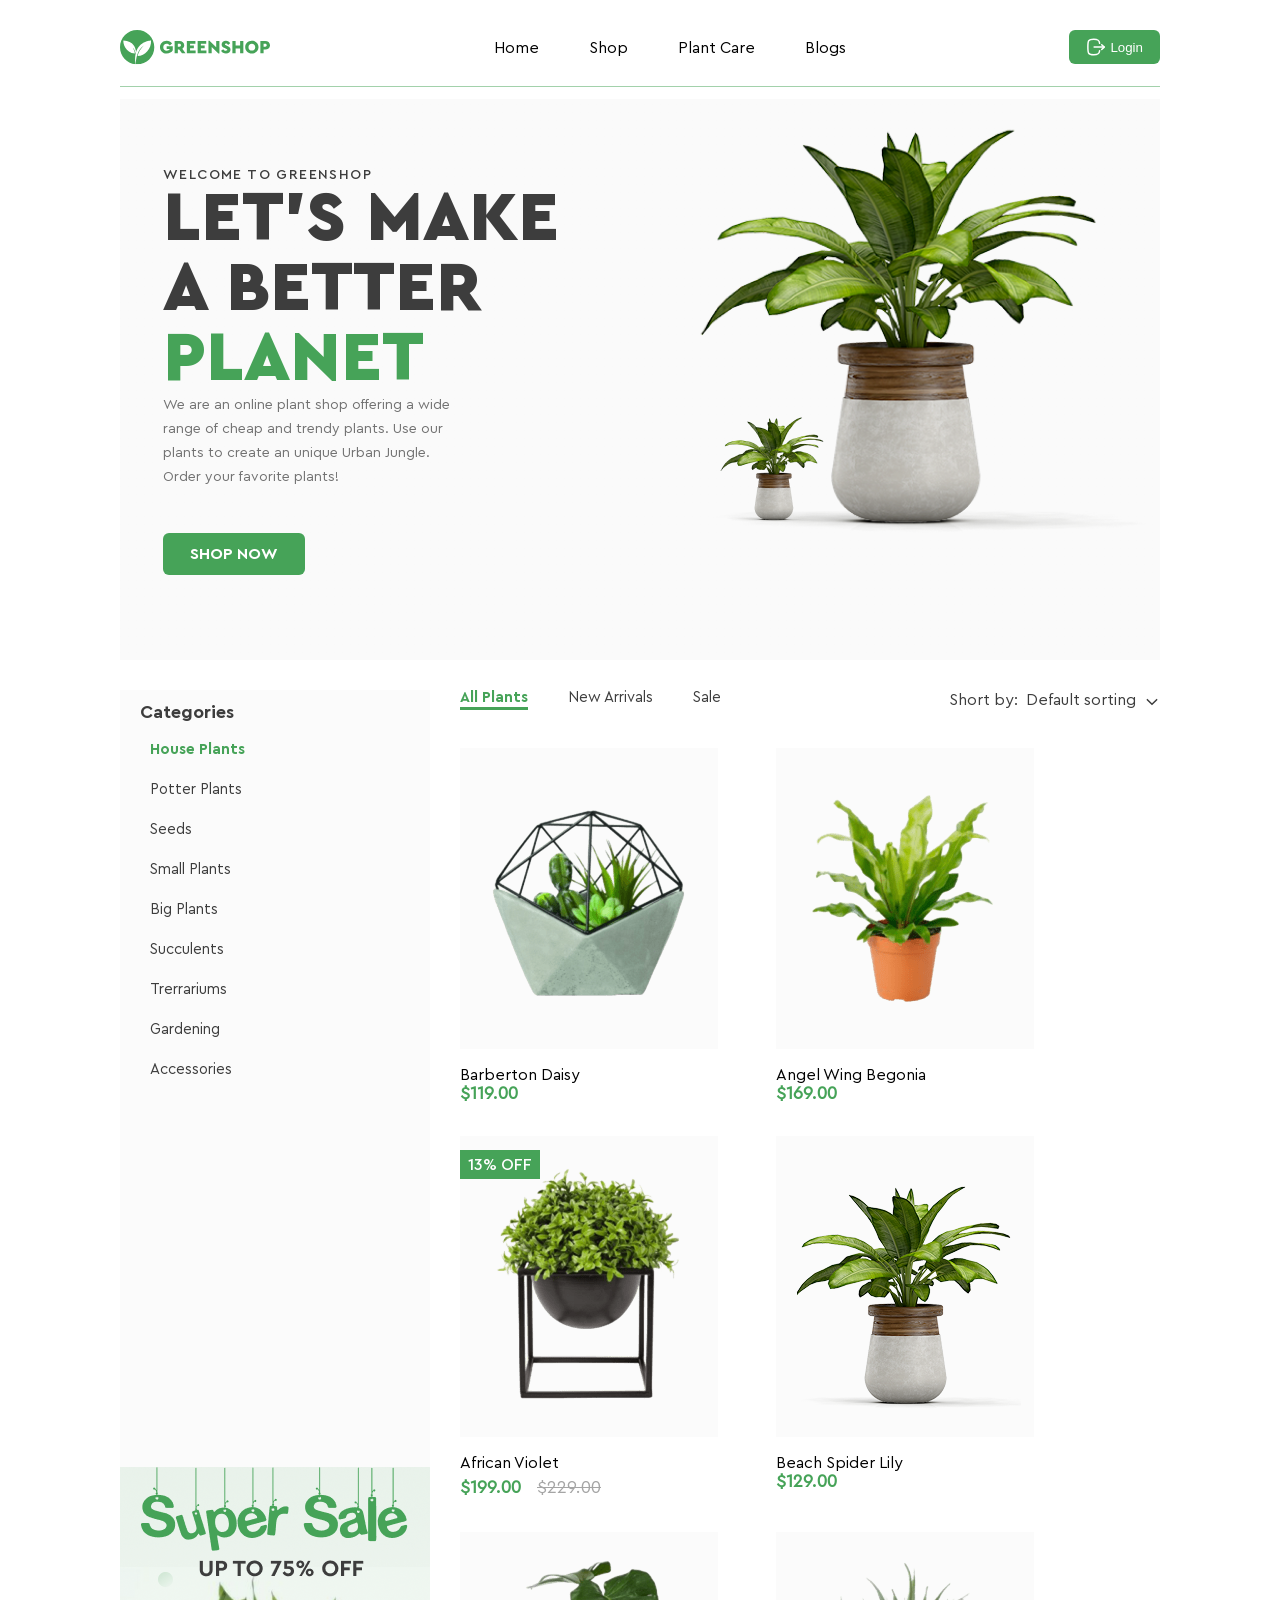
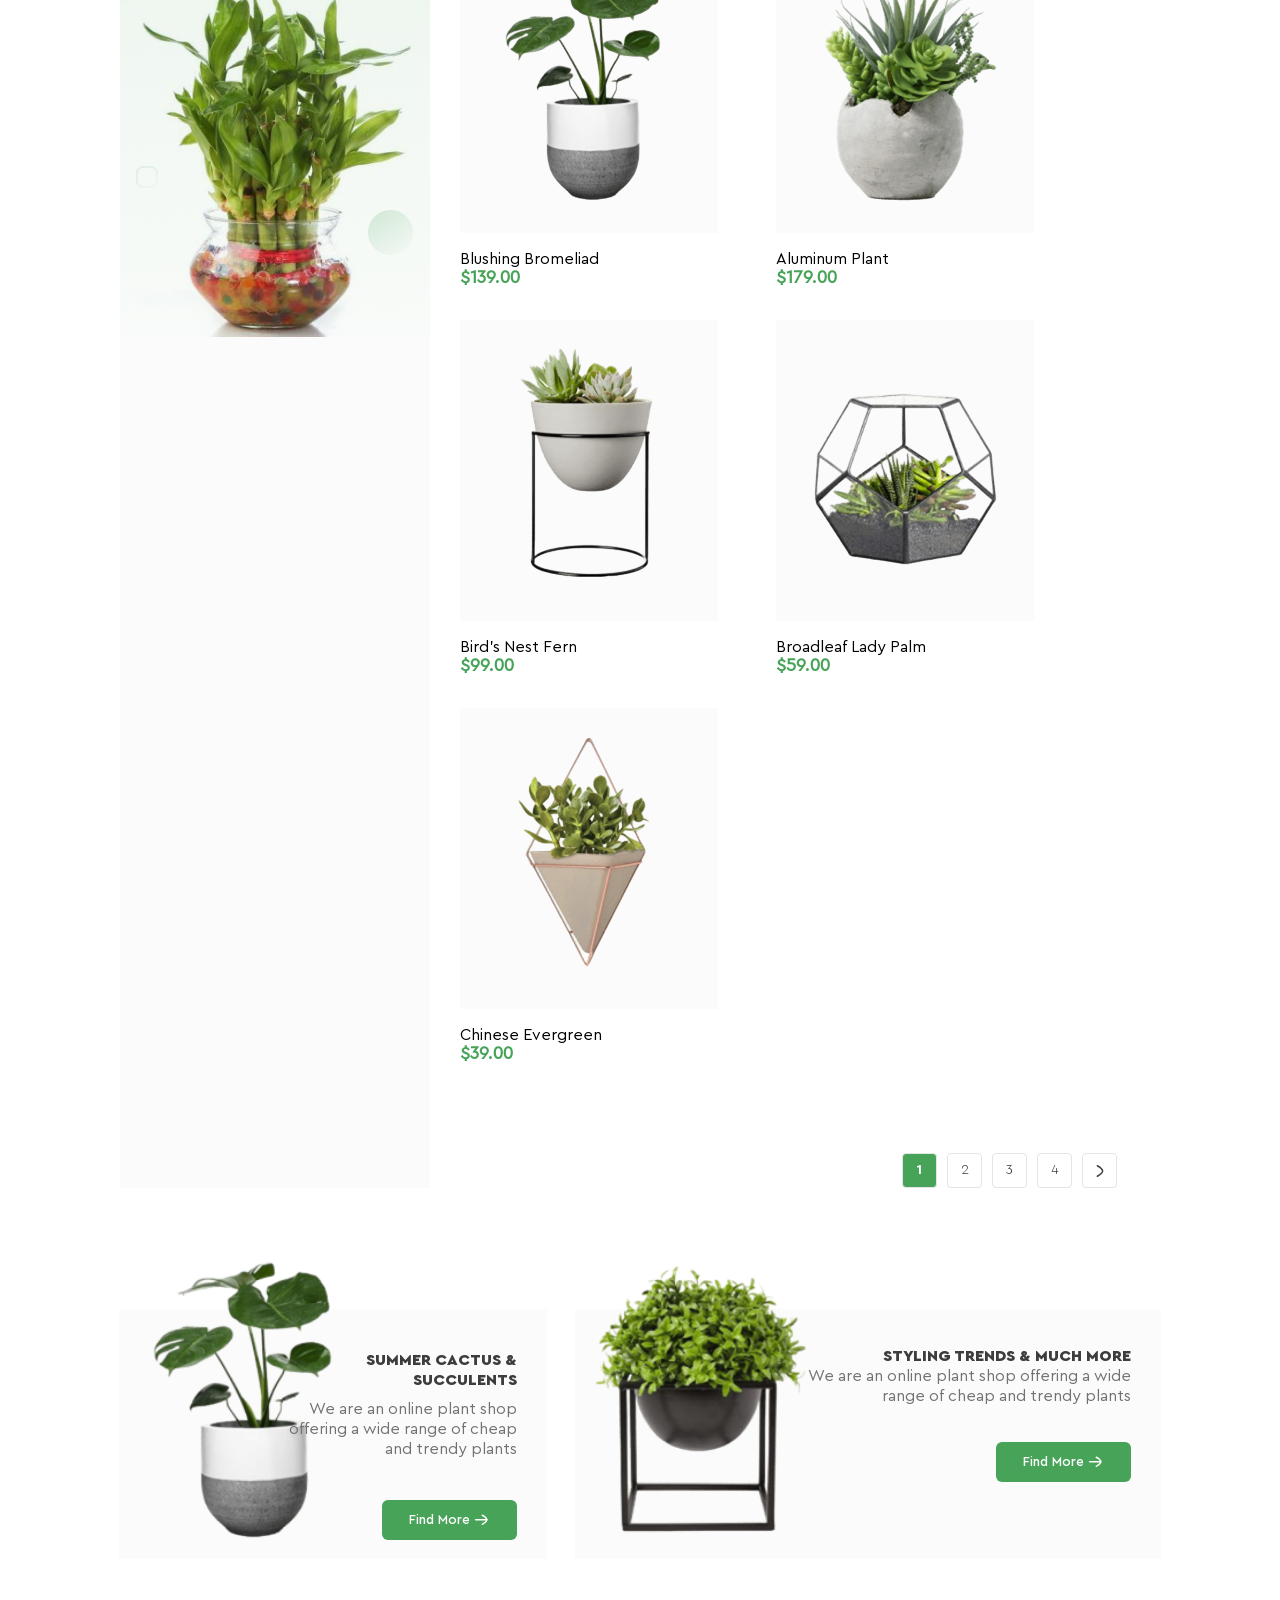
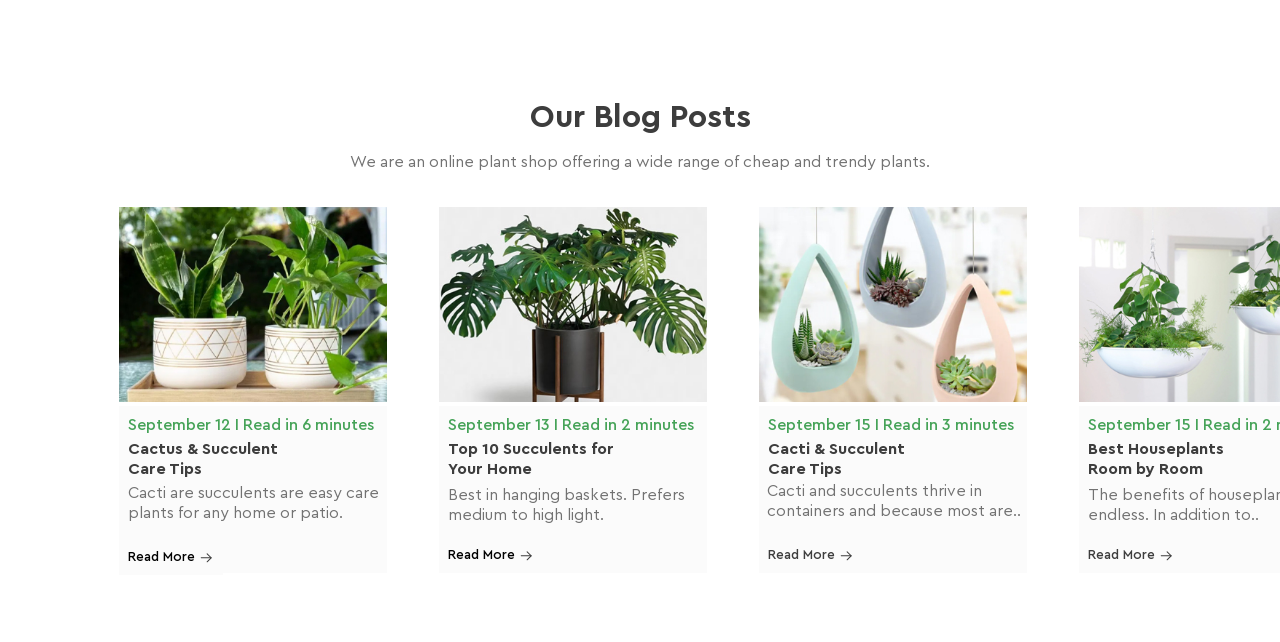
==== commit 065e65d6: "hw5" ====
--- a/index.html
+++ b/index.html
@@ -951,6 +951,7 @@
                 <button class="readmore">
                   Read More
                   <svg
+                    class="readmor"
                     xmlns="http://www.w3.org/2000/svg"
                     width="16"
                     height="16"
@@ -959,11 +960,9 @@
                   >
                     <path
                       d="M2.66666 7.81714C2.66666 7.56401 2.85476 7.35481 3.09881 7.3217L3.16666 7.31714L13.1667 7.31714C13.4428 7.31714 13.6667 7.541 13.6667 7.81714C13.6667 8.07027 13.4786 8.27947 13.2345 8.31257L13.1667 8.31714H3.16666C2.89051 8.31714 2.66666 8.09328 2.66666 7.81714Z"
-                      fill="#3D3D3D"
                     />
                     <path
                       d="M8.78066 4.15517C8.58498 3.96033 8.5843 3.64375 8.77914 3.44807C8.95627 3.27018 9.23401 3.25344 9.43006 3.39826L9.48624 3.44655L13.5196 7.46255C13.698 7.6402 13.7142 7.91895 13.5683 8.11499L13.5196 8.17114L9.48627 12.1878C9.29061 12.3827 8.97403 12.382 8.77917 12.1863C8.60203 12.0085 8.58646 11.7307 8.7321 11.5352L8.78063 11.4792L12.458 7.81666L8.78066 4.15517Z"
-                      fill="#3D3D3D"
                     />
                   </svg>
                 </button>
@@ -982,6 +981,7 @@
                 <button class="readmore2">
                   Read More
                   <svg
+                    class="readmor"
                     xmlns="http://www.w3.org/2000/svg"
                     width="16"
                     height="16"
@@ -990,11 +990,9 @@
                   >
                     <path
                       d="M2.66666 7.81714C2.66666 7.56401 2.85476 7.35481 3.09881 7.3217L3.16666 7.31714L13.1667 7.31714C13.4428 7.31714 13.6667 7.541 13.6667 7.81714C13.6667 8.07027 13.4786 8.27947 13.2345 8.31257L13.1667 8.31714H3.16666C2.89051 8.31714 2.66666 8.09328 2.66666 7.81714Z"
-                      fill="#3D3D3D"
                     />
                     <path
                       d="M8.78066 4.15517C8.58498 3.96033 8.5843 3.64375 8.77914 3.44807C8.95627 3.27018 9.23401 3.25344 9.43006 3.39826L9.48624 3.44655L13.5196 7.46255C13.698 7.6402 13.7142 7.91895 13.5683 8.11499L13.5196 8.17114L9.48627 12.1878C9.29061 12.3827 8.97403 12.382 8.77917 12.1863C8.60203 12.0085 8.58646 11.7307 8.7321 11.5352L8.78063 11.4792L12.458 7.81666L8.78066 4.15517Z"
-                      fill="#3D3D3D"
                     />
                   </svg>
                 </button>
@@ -1013,6 +1011,7 @@
                 <button class="readmore3">
                   Read More
                   <svg
+                    class="readmor"
                     xmlns="http://www.w3.org/2000/svg"
                     width="16"
                     height="16"
@@ -1020,12 +1019,10 @@
                     fill="none"
                   >
                     <path
-                      d="M2.66666 7.81714C2.66666 7.56401 2.85477 7.35481 3.09882 7.3217L3.16666 7.31714L13.1667 7.31714C13.4428 7.31714 13.6667 7.541 13.6667 7.81714C13.6667 8.07027 13.4786 8.27947 13.2345 8.31257L13.1667 8.31714H3.16666C2.89052 8.31714 2.66666 8.09328 2.66666 7.81714Z"
-                      fill="#46A358"
+                      d="M2.66667 7.81714C2.66667 7.56401 2.85477 7.35481 3.09882 7.3217L3.16667 7.31714L13.1667 7.31714C13.4428 7.31714 13.6667 7.541 13.6667 7.81714C13.6667 8.07027 13.4786 8.27947 13.2345 8.31257L13.1667 8.31714H3.16667C2.89053 8.31714 2.66667 8.09328 2.66667 7.81714Z"
                     />
                     <path
                       d="M8.78068 4.15517C8.585 3.96033 8.58431 3.64375 8.77915 3.44807C8.95628 3.27018 9.23402 3.25344 9.43008 3.39826L9.48626 3.44655L13.5196 7.46255C13.698 7.6402 13.7142 7.91895 13.5683 8.11499L13.5196 8.17114L9.48629 12.1878C9.29062 12.3827 8.97404 12.382 8.77918 12.1863C8.60204 12.0085 8.58648 11.7307 8.73212 11.5352L8.78065 11.4792L12.458 7.81666L8.78068 4.15517Z"
-                      fill="#46A358"
                     />
                   </svg>
                 </button>
@@ -1044,6 +1041,7 @@
                 <button class="readmore4">
                   Read More
                   <svg
+                    class="readmor"
                     xmlns="http://www.w3.org/2000/svg"
                     width="16"
                     height="16"
@@ -1052,11 +1050,9 @@
                   >
                     <path
                       d="M2.66666 7.81714C2.66666 7.56401 2.85476 7.35481 3.09881 7.3217L3.16666 7.31714L13.1667 7.31714C13.4428 7.31714 13.6667 7.541 13.6667 7.81714C13.6667 8.07027 13.4786 8.27947 13.2345 8.31257L13.1667 8.31714H3.16666C2.89051 8.31714 2.66666 8.09328 2.66666 7.81714Z"
-                      fill="#3D3D3D"
                     />
                     <path
                       d="M8.78066 4.15517C8.58498 3.96033 8.5843 3.64375 8.77914 3.44807C8.95627 3.27018 9.23401 3.25344 9.43006 3.39826L9.48624 3.44655L13.5196 7.46255C13.698 7.6402 13.7142 7.91895 13.5683 8.11499L13.5196 8.17114L9.48627 12.1878C9.29061 12.3827 8.97403 12.382 8.77917 12.1863C8.60203 12.0085 8.58646 11.7307 8.7321 11.5352L8.78063 11.4792L12.458 7.81666L8.78066 4.15517Z"
-                      fill="#3D3D3D"
                     />
                   </svg>
                 </button>
--- a/styles/style.css
+++ b/styles/style.css
@@ -22,13 +22,11 @@
 li.menuListItem {
   padding: 8px 0 25px;
   border-bottom: 3px solid transparent;
-  font-size: 16px;
   font-family: "Cera Pro Regular";
 }
 
 li.menuListItem:hover {
-  font-weight: 700;
-  border-color: #46a358;
+  border-bottom: 3px solid #46a358;
   font-family: "Cera Pro Bold";
 }
 
@@ -216,47 +214,56 @@
 }
 
 .plants1 {
+  border-top: 1px solid transparent;
   padding: 31px 4px 19px;
   background: #fbfbfb;
 }
 
 .plants2 {
+  border-top: 1px solid transparent;
   padding: 25px 4px;
   background: #fbfbfb;
 }
 
 .plants3 {
+  border-top: 1px solid transparent;
   position: relative;
   padding: 24px 4px 26px;
   background: #fbfbfb;
 }
 
 .plants4 {
+  border-top: 1px solid transparent;
   padding: 6px 13px 8px 21px;
   background: #fbfbfb;
 }
 
 .plants5 {
+  border-top: 1px solid transparent;
   padding: 23px 4px 27px;
   background: #fbfbfb;
 }
 
 .plants6 {
+  border-top: 1px solid transparent;
   padding: 23px 4px 27px;
   background: #fbfbfb;
 }
 
 .plants7 {
+  border-top: 1px solid transparent;
   padding: 18px 4px 32px;
   background: #fbfbfb;
 }
 
 .plants8 {
+  border-top: 1px solid transparent;
   padding: 28px 4px 22px;
   background: #fbfbfb;
 }
 
 .plants9 {
+  border-top: 1px solid transparent;
   padding: 19px 4px 31px;
   background: #fbfbfb;
 }
@@ -545,6 +552,7 @@
   display: flex;
   align-items: center;
   border: none;
+  font-family: "Cera Pro Medium";
   background-color: #fbfbfb;
   gap: 3px;
   padding: 17px 9px 9px 9px;
@@ -581,6 +589,7 @@
 
 .readmore2 {
   display: flex;
+  font-family: "Cera Pro Medium";
   align-items: center;
   border: none;
   background-color: #fbfbfb;
@@ -613,7 +622,7 @@
 
 .niz1 {
   display: flex;
-  gap: 44px;
+  gap: 52px;
 }
 
 .text6 {
@@ -623,7 +632,7 @@
 }
 
 .readmore3 {
-  color: #46a358;
+  color: #3d3d3d;
   font-family: "Cera Pro Medium";
   display: flex;
   align-items: center;
@@ -801,3 +810,55 @@
   font-family: "Cera Pro Medium";
   font-size: 16px;
 }
+
+.read:hover .readmore {
+  color: #46a358;
+  font-family: "Cera Pro Medium";
+}
+
+.readmor {
+  fill: #3d3d3d;
+}
+
+.read:hover .readmore .readmor {
+  fill: #46a358;
+}
+
+.read2:hover .readmore2 {
+  color: #46a358;
+  font-family: "Cera Pro Medium";
+}
+
+.readmor2 {
+  fill: #3d3d3d;
+}
+
+.read2:hover .readmore2 .readmor {
+  fill: #46a358;
+}
+
+.read3:hover .readmore3 {
+  color: #46a358;
+  font-family: "Cera Pro Medium";
+}
+
+.readmor3 {
+  fill: #3d3d3d;
+}
+
+.read3:hover .readmore3 .readmor {
+  fill: #46a358;
+}
+
+.read4:hover .readmore4 {
+  color: #46a358;
+  font-family: "Cera Pro Medium";
+}
+
+.readmor {
+  fill: #3d3d3d;
+}
+
+.read4:hover .readmore4 .readmor {
+  fill: #46a358;
+}
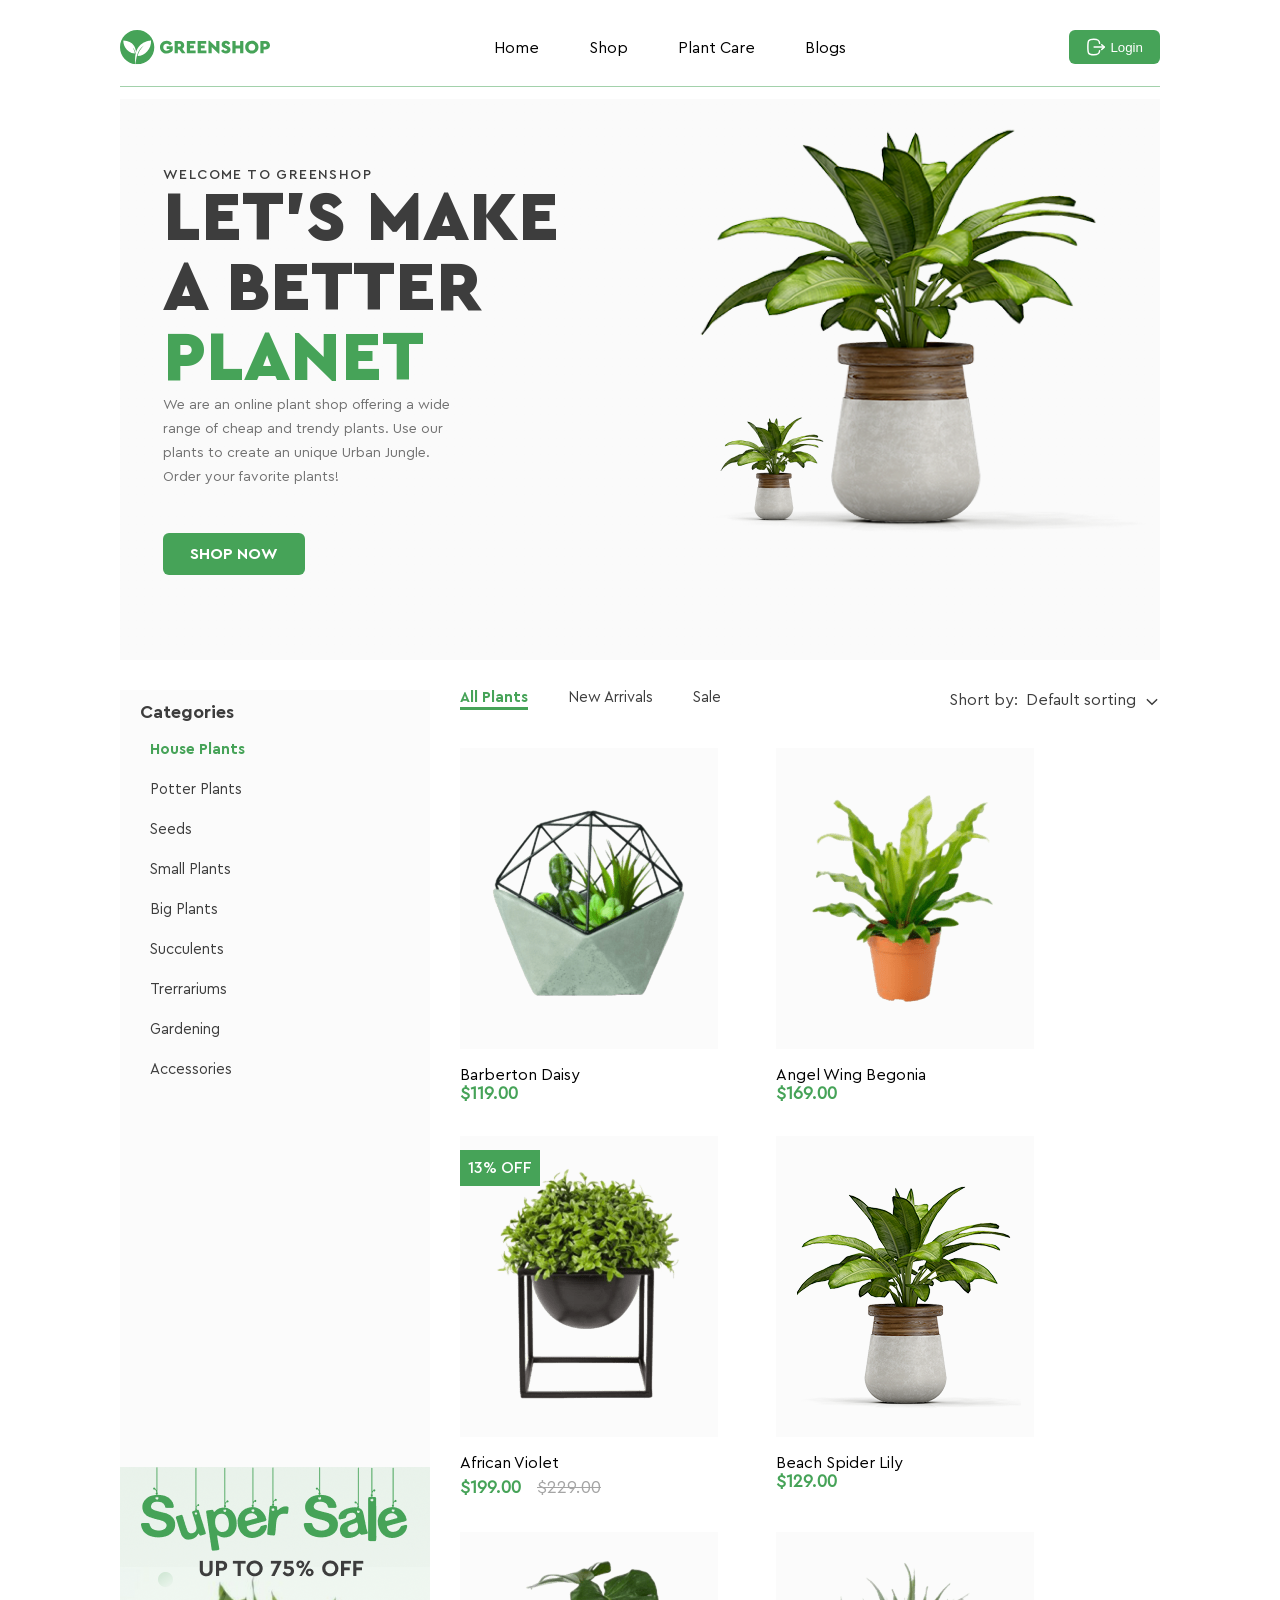
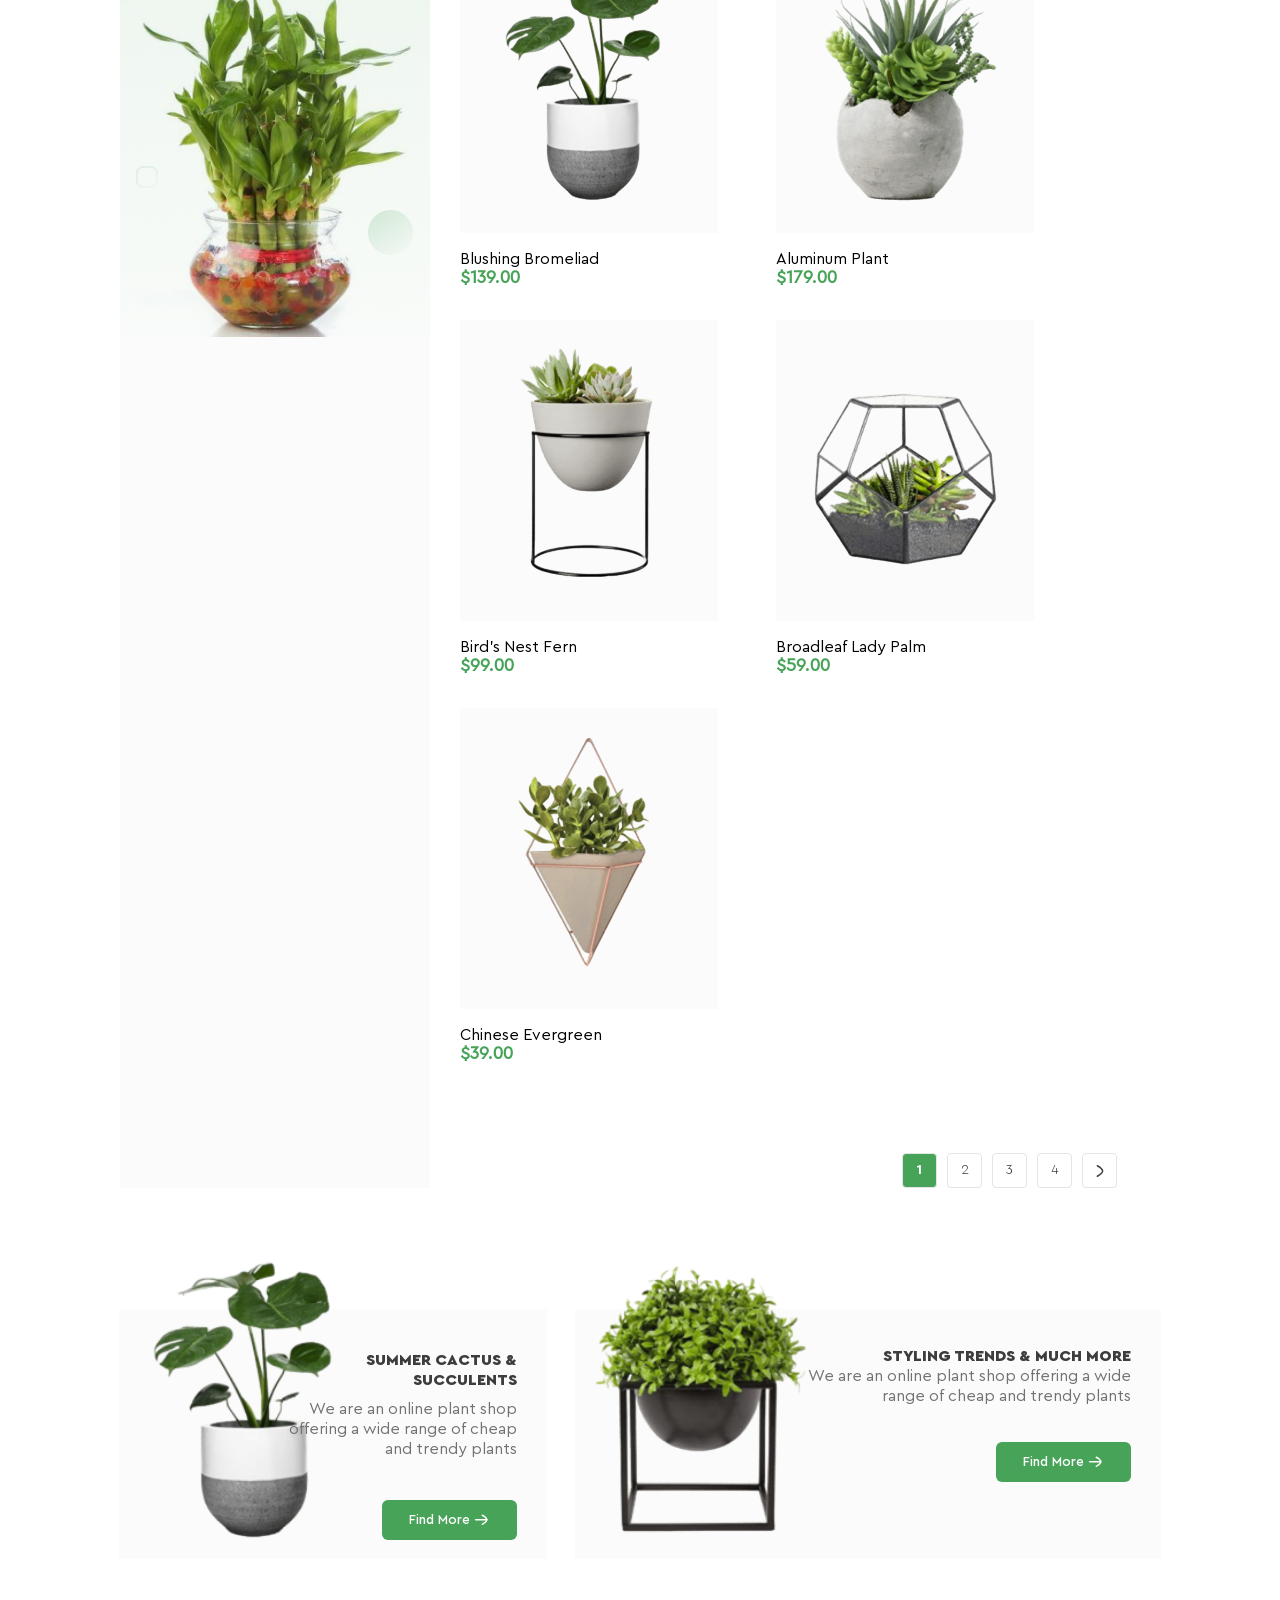
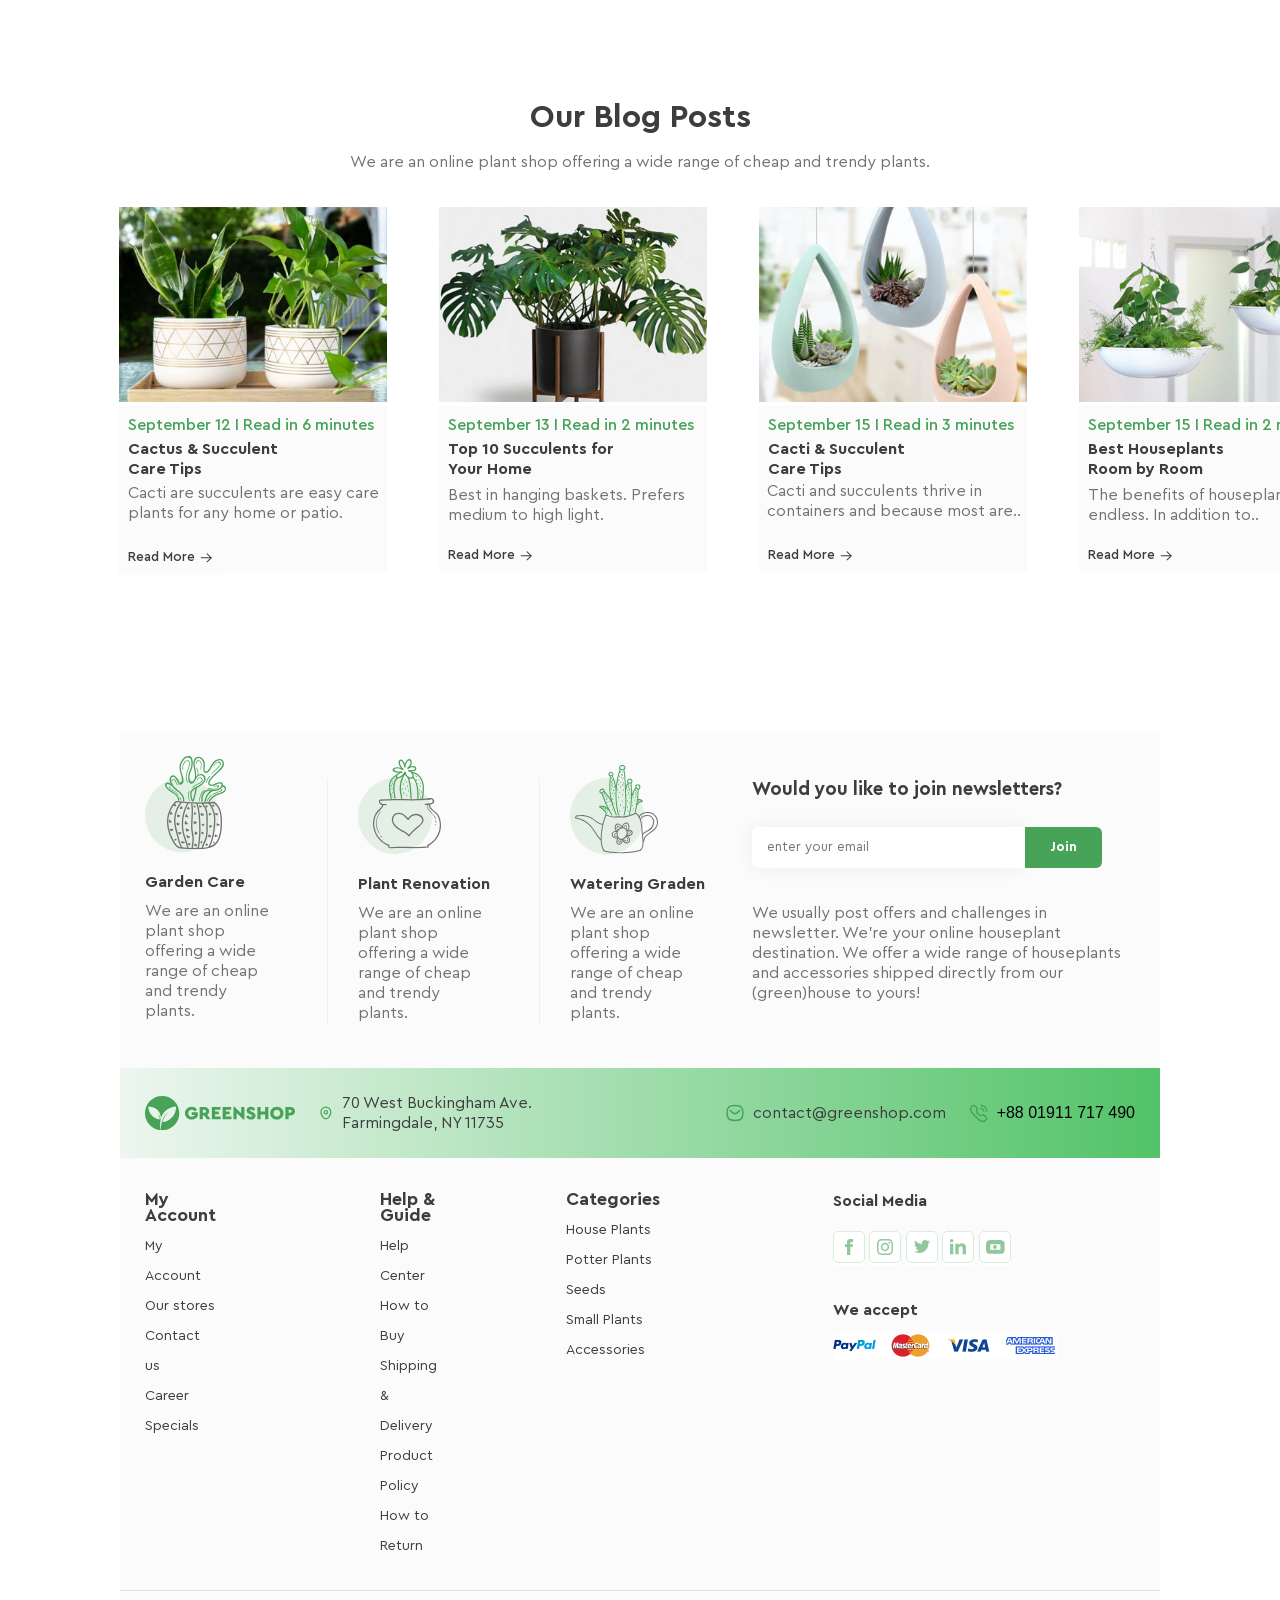
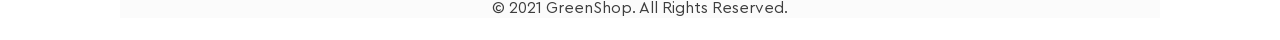
==== commit bba295ba: "hw6" ====
--- a/index.html
+++ b/index.html
@@ -1062,5 +1062,1508 @@
         </div>
       </div>
     </div>
+    <div class="lastcontainer">
+      <div class="boxsik">
+        <div class="koks">
+          <svg
+            class="ebali1"
+            xmlns="http://www.w3.org/2000/svg"
+            width="74"
+            height="75"
+            viewBox="0 0 74 75"
+            fill="none"
+          >
+            <ellipse
+              cx="37"
+              cy="37.1841"
+              rx="37"
+              ry="37.1841"
+              fill="#46A358"
+              fill-opacity="0.13"
+            />
+          </svg>
+          <svg
+            class="ebali2"
+            xmlns="http://www.w3.org/2000/svg"
+            width="55"
+            height="49"
+            viewBox="0 0 55 49"
+            fill="none"
+          >
+            <g clip-path="url(#clip0_4_3354)">
+              <path
+                d="M9.12932 1.3637C21.7023 3.03555 34.3918 3.29833 47.0231 2.14752C47.8795 2.0705 47.8885 0.711276 47.0231 0.788299C34.3918 1.93911 21.7023 1.67632 9.12932 0.00448025C8.27737 -0.108788 8.28185 1.25497 9.12932 1.3637Z"
+                fill="#727272"
+              />
+              <path
+                d="M12.0304 47.2646C17.465 47.9624 22.9354 48.3022 28.4147 48.2251C33.235 48.1572 38.9251 48.3701 43.4449 46.4536C44.2296 46.1183 43.8843 44.8044 43.0862 45.1442C38.4498 47.1106 32.5086 46.8433 27.5493 46.875C22.3569 46.9112 17.178 46.5669 12.0259 45.9054C11.174 45.7967 11.1785 47.1559 12.0304 47.2646Z"
+                fill="#727272"
+              />
+              <path
+                d="M8.6047 0.317125C2.33167 6.19803 -0.591861 14.965 0.0986657 23.5145C0.452897 27.932 1.69046 32.2271 3.5513 36.2323C5.24623 39.8841 7.74378 45.1171 11.4924 47.0155C12.2636 47.4051 12.9452 46.2362 12.1694 45.842C8.68093 44.075 6.30892 38.987 4.71264 35.5482C2.85629 31.5385 1.64114 27.1844 1.39004 22.7579C0.941646 14.7793 3.71272 6.75531 9.55978 1.27764C10.1965 0.684116 9.24142 -0.276402 8.6047 0.317125Z"
+                fill="#727272"
+              />
+              <path
+                d="M46.5478 1.96172C53.1661 6.15266 53.7893 15.1915 53.6279 22.3093C53.4486 30.2471 52.4755 42.8245 43.0862 45.1442C42.2477 45.3526 42.6019 46.662 43.4449 46.4536C53.2468 44.0342 54.6547 31.552 54.9507 23.152C55.2242 15.2912 54.5337 5.41415 47.2248 0.788259C46.4895 0.326123 45.8169 1.49959 46.5478 1.96172Z"
+                fill="#727272"
+              />
+              <path
+                d="M13.5774 1.3727C8.64055 6.74163 6.46135 15.708 7.29537 22.8983C7.77963 27.0801 9.08894 31.2303 10.062 35.3125C11.0395 39.4038 12.0483 43.4633 14.2634 47.0743C14.7208 47.8173 15.8821 47.1332 15.4247 46.3902C13.3442 43.0012 12.3757 39.2135 11.4565 35.3759C10.5686 31.6788 9.53285 27.9772 8.84681 24.2394C7.54647 17.1216 9.58218 7.71574 14.528 2.33322C15.1154 1.68986 14.1648 0.729339 13.5774 1.3727Z"
+                fill="#727272"
+              />
+              <path
+                d="M20.2405 1.93912C16.5637 8.48151 14.6311 15.9119 14.7298 23.442C14.7791 27.0576 15.2903 30.6776 16.2678 34.1572C17.4829 38.475 19.3303 42.5708 20.1374 47.0064C20.2943 47.8672 21.5902 47.5003 21.4332 46.6439C20.7293 42.7611 19.2361 39.1456 18.0479 35.4032C16.8955 31.7695 16.205 28.0226 16.0884 24.2032C15.8552 16.6504 17.7116 9.18831 21.4019 2.62326C21.8323 1.8621 20.671 1.17796 20.2405 1.93912Z"
+                fill="#727272"
+              />
+              <path
+                d="M24.2043 3.23948C25.4822 10.7877 23.9308 18.3495 24.0608 25.9294C24.1191 29.3909 24.8859 32.6123 25.3343 36.0194C25.8006 39.5579 25.0025 43.1961 24.5675 46.7074C24.4599 47.5728 25.8051 47.5637 25.9127 46.7074C26.3521 43.1644 27.1458 39.499 26.6795 35.9288C26.2042 32.277 25.4015 28.8155 25.397 25.1003C25.3881 17.6654 26.7512 10.2848 25.5002 2.88155C25.3522 2.02071 24.0564 2.38317 24.2043 3.23948Z"
+                fill="#727272"
+              />
+              <path
+                d="M29.2488 2.6096C31.6118 9.42837 31.8988 16.6232 32.1364 23.7772C32.3965 31.5475 32.0109 39.1953 30.576 46.8432C30.4146 47.6996 31.7104 48.0665 31.8719 47.2057C33.3292 39.44 33.7462 31.6653 33.4816 23.7772C33.2395 16.5054 32.9435 9.17465 30.5446 2.24714C30.2621 1.43161 28.9618 1.78501 29.2488 2.6096Z"
+                fill="#727272"
+              />
+              <path
+                d="M34.9075 2.64142C35.4052 4.17734 36.4813 5.20129 37.3064 6.55145C38.248 8.0919 38.7637 9.83624 39.0417 11.6123C39.647 15.4906 39.36 19.5501 39.3511 23.4602C39.3421 27.7145 39.6649 32.2136 38.5753 36.3683C37.6158 40.0155 35.4142 43.1598 34.6788 46.8841C34.5084 47.7404 35.8043 48.1029 35.9747 47.2466C36.7638 43.2595 39.2031 39.8841 40.064 35.9152C40.9473 31.8556 40.6873 27.5877 40.6962 23.4602C40.7052 19.6453 40.9339 15.7443 40.4362 11.9521C40.2165 10.2757 39.8398 8.61747 39.1224 7.08608C38.3242 5.37799 36.7862 4.07766 36.2078 2.28349C35.9343 1.45436 34.634 1.80776 34.9075 2.64142Z"
+                fill="#727272"
+              />
+              <path
+                d="M41.4496 2.42836C44.122 4.96558 45.4089 9.01606 46.3729 12.5138C47.3773 16.1565 47.041 20.0439 46.8168 23.7727C46.3639 31.339 45.0995 38.8963 41.5078 45.6381C41.0953 46.4083 42.2567 47.0969 42.6692 46.3222C46.4985 39.1319 47.7764 31.0491 48.2024 22.9843C48.4176 18.9248 48.5925 14.9604 47.3325 11.0504C46.2384 7.65684 45.0322 3.96882 42.4001 1.46332C41.7724 0.86979 40.8173 1.83031 41.4496 2.42836Z"
+                fill="#727272"
+              />
+              <path
+                d="M13.4698 5.82653C13.3308 6.18446 13.1783 6.53786 13.0124 6.88672C12.8017 7.3262 13.0483 7.92879 13.5953 7.91067C13.9854 7.89708 14.2948 7.72038 14.5728 7.45307C14.6625 7.36698 14.7522 7.27637 14.8374 7.19028C14.9495 7.07701 14.8015 7.25824 14.8867 7.15404C14.8688 7.18122 14.7746 7.17216 14.8598 7.18122C14.6446 6.89578 14.4293 6.60582 14.2096 6.32038C14.1513 6.62394 14.0886 6.9275 14.0303 7.23559C13.9585 7.59352 14.1334 7.96957 14.5011 8.07378C14.8329 8.16439 15.2589 7.96051 15.3306 7.59805C15.3889 7.29449 15.4517 6.99093 15.51 6.68284C15.5996 6.2207 15.3172 5.86731 14.8598 5.822C14.4876 5.78575 14.1513 5.9851 13.8868 6.22976C13.7926 6.31585 13.7119 6.40646 13.6177 6.49255C13.5863 6.51973 13.5594 6.54692 13.5281 6.5741C13.5415 6.56051 13.555 6.55145 13.5684 6.53786C13.5012 6.5741 13.5012 6.57863 13.5774 6.54692C13.5012 6.56504 13.5056 6.56957 13.5908 6.54692C13.7836 6.88672 13.9765 7.22653 14.1737 7.57086C14.389 7.11779 14.5863 6.65565 14.7656 6.18899C14.8957 5.84465 14.6221 5.44142 14.2948 5.3508C13.9182 5.24659 13.6043 5.48219 13.4698 5.82653Z"
+                fill="#727272"
+              />
+              <path
+                d="M10.1382 13.9592C10.0754 14.3398 10.0127 14.7204 9.94988 15.0964C9.90056 15.4 9.98127 15.699 10.2593 15.8621C10.5059 16.0071 10.8781 15.9799 11.0754 15.7579C11.2054 15.6084 11.3354 15.4589 11.4655 15.3094C11.5506 15.2097 11.6717 15.0239 11.7748 14.9696C11.6627 15.0013 11.5506 15.033 11.4341 15.0602C11.4565 15.0556 11.4834 15.0556 11.5058 15.0511C11.3937 15.0194 11.2816 14.9877 11.165 14.9605C11.183 14.9741 11.2009 14.9877 11.2188 15.0013C11.1067 14.8065 10.9946 14.6116 10.887 14.4123C10.9229 14.8019 10.8153 15.2369 10.7704 15.631C10.7077 16.1974 11.3758 16.4058 11.7838 16.22C12.3129 15.9708 12.6672 15.5132 12.8555 14.965C12.4788 15.0647 12.1067 15.1644 11.73 15.2641C11.7166 15.178 11.7031 15.0919 11.6897 15.0058C11.4699 15.853 12.7703 16.2155 12.9855 15.3683C13.0842 14.9831 12.9945 14.5618 12.6806 14.3035C12.277 13.9728 11.7345 14.0906 11.5551 14.6026C11.4744 14.8291 11.3085 14.9469 11.1023 15.0466C11.4386 15.2414 11.7748 15.4362 12.1156 15.6356C12.1829 15.0285 12.5057 13.9501 11.6807 13.7191C10.9857 13.5243 10.4969 14.3579 10.1203 14.7974C10.4969 15.0194 10.8691 15.2369 11.2457 15.4589C11.3085 15.0783 11.3713 14.6977 11.4341 14.3217C11.4924 13.9592 11.3399 13.5877 10.9633 13.4835C10.6449 13.3974 10.1965 13.5967 10.1382 13.9592Z"
+                fill="#727272"
+              />
+              <path
+                d="M9.55977 22.1462C9.60461 22.6808 9.65393 23.2155 9.69877 23.7456C9.76603 24.5022 10.7749 24.6789 11.0215 23.9268C11.1561 23.51 11.3444 23.1339 11.582 22.7624C11.174 22.708 10.7615 22.6537 10.3534 22.5993C10.5104 22.9935 10.618 23.3967 10.6763 23.8226C10.7435 24.3028 11.322 24.3844 11.6627 24.2303C11.8331 24.1533 11.9721 24.0038 12.0618 23.8407C12.1022 23.7682 12.1336 23.6821 12.1605 23.6051C12.1739 23.5643 12.1829 23.5236 12.1963 23.4828C12.2187 23.4148 12.2098 23.4193 12.1784 23.4964C12.0797 23.5553 11.9811 23.6142 11.8824 23.6731C11.9049 23.664 11.9318 23.6595 11.9542 23.6504C11.8331 23.6504 11.7165 23.6504 11.5955 23.6504C11.5865 23.6459 11.5775 23.6414 11.5731 23.6323C11.4923 23.5507 11.4116 23.4692 11.3309 23.3876C11.3444 23.4058 11.3533 23.4239 11.3668 23.442C11.3444 23.2653 11.322 23.0931 11.2995 22.9164C11.2951 22.9391 11.2951 22.9617 11.2906 22.9799C11.2412 23.3423 11.3758 23.7093 11.7614 23.8181C12.0753 23.9041 12.5416 23.7093 12.5909 23.3423C12.6313 23.0478 12.6088 22.7805 12.3936 22.5585C12.2143 22.3773 11.9407 22.2912 11.6896 22.3184C11.4296 22.3501 11.2009 22.5041 11.0619 22.7261C11.0036 22.8213 10.9229 22.9527 10.9184 23.0614C10.9139 23.22 10.8467 23.1067 10.9901 23.0433C11.3175 23.1792 11.6493 23.3151 11.9766 23.4511C11.9183 23.0297 11.8107 22.6265 11.6538 22.2278C11.4385 21.6931 10.757 21.5391 10.4252 22.0647C10.1292 22.5313 9.90055 23.0297 9.73016 23.5507C10.1696 23.6096 10.609 23.6731 11.0529 23.732C11.0081 23.1973 10.9588 22.6627 10.9139 22.1326C10.8825 21.7656 10.6269 21.453 10.2413 21.453C9.89607 21.4666 9.52838 21.7792 9.55977 22.1462Z"
+                fill="#727272"
+              />
+              <path
+                d="M11.1785 31.7333C11.2233 32.5171 11.6134 33.2012 12.2905 33.5999C12.7389 33.8582 13.2949 33.5275 13.3039 33.0109C13.3084 32.6122 13.398 32.2453 13.5505 31.8783C13.1738 31.9779 12.8017 32.0776 12.425 32.1773C12.6089 32.4038 12.8061 32.6032 13.0259 32.7889C13.3846 33.0925 14.0392 33.0336 14.1513 32.4899C14.1782 32.3676 14.2096 32.2634 14.25 32.1501C13.8733 32.2498 13.5012 32.3495 13.1245 32.4491C13.1649 32.4265 13.1873 32.4537 13.1828 32.5262C13.3263 32.866 13.8195 32.9385 14.102 32.7708C14.4473 32.5669 14.4876 32.1818 14.3441 31.842C14.2859 31.7061 14.1917 31.5838 14.0751 31.4886C13.6581 31.1579 13.1469 31.2802 12.9496 31.7876C12.9048 31.9009 12.8734 32.0097 12.851 32.1275C13.2276 32.0278 13.5998 31.9281 13.9765 31.8284C13.7567 31.6427 13.5595 31.4388 13.3756 31.2168C13.0169 30.7728 12.425 31.1035 12.2501 31.5158C12.0528 31.9915 11.9632 32.4944 11.9542 33.0109C12.2905 32.8161 12.6268 32.6213 12.9676 32.422C12.7075 32.2724 12.5371 32.0368 12.5192 31.7287C12.4743 30.8679 11.1292 30.8588 11.1785 31.7333Z"
+                fill="#727272"
+              />
+              <path
+                d="M13.9496 41.053C14.1065 41.4607 14.2948 41.8368 14.5504 42.1947C14.9495 42.7475 15.7431 42.5436 15.8059 41.8504C15.8104 41.8096 15.8821 41.3067 15.8552 41.284C15.6624 41.4064 15.4741 41.5287 15.2813 41.651C15.3261 41.7144 15.3665 41.7733 15.4158 41.8322C15.5862 42.0497 15.7969 42.2355 16.0705 42.3125C16.2812 42.3669 16.5278 42.3397 16.7117 42.2219C16.8327 42.1403 16.9179 42.0452 16.9807 41.9138C17.0031 41.8594 17.0255 41.8051 17.048 41.7507C17.1511 41.4245 16.9538 41.3701 16.4606 41.5876C16.7296 42.4122 18.0299 42.0588 17.7564 41.2251C17.5681 40.6543 17.0211 40.2827 16.4247 40.5093C16.1826 40.6044 15.9718 40.7856 15.8552 41.0212C15.8194 41.0937 15.6893 41.4064 15.7342 41.497C15.9942 41.3475 16.2498 41.1934 16.5099 41.0439C16.474 40.9986 16.4381 40.9578 16.4068 40.9125C16.1915 40.473 15.5683 40.2238 15.1199 40.3869C14.4876 40.6135 14.5145 41.2931 14.4652 41.8549C14.8822 41.7416 15.2992 41.6284 15.7207 41.5106C15.5369 41.2568 15.371 40.9895 15.2544 40.695C14.9315 39.8886 13.6312 40.2374 13.9496 41.053Z"
+                fill="#727272"
+              />
+              <path
+                d="M21.1373 6.01223C20.653 6.37922 20.2495 6.81417 19.9849 7.37145C19.6397 8.09637 20.4423 8.66724 21.0431 8.19605C21.1866 8.08278 21.3301 7.96951 21.4736 7.85624C21.5364 7.8064 21.5991 7.75656 21.6664 7.70673C21.6978 7.67954 21.7292 7.65689 21.7606 7.6297C21.8727 7.54815 21.8144 7.56174 21.5857 7.66595C21.4736 7.63423 21.3615 7.60252 21.2449 7.57533C21.2584 7.5844 21.2718 7.59346 21.2853 7.60252C21.2046 7.52097 21.1238 7.43941 21.0431 7.35786C21.0297 7.29896 21.0117 7.24459 20.9983 7.18569C21.0028 7.12226 21.0028 7.1132 20.9893 7.16757C20.9579 7.19022 20.949 7.34427 20.949 7.36692C20.9176 7.57533 20.9355 7.77922 21.0431 7.96951C21.1418 8.14168 21.3167 8.29572 21.5095 8.34556C21.5902 8.36821 21.6933 8.37727 21.7785 8.37727C21.8592 8.37727 21.931 8.36368 22.0027 8.3365C22.0969 8.30931 22.0655 8.30025 21.9041 8.30931C21.8054 8.25041 21.7068 8.19152 21.6081 8.13262C21.6216 8.14621 21.635 8.1598 21.6485 8.17339C21.5902 8.07372 21.5319 7.97404 21.4736 7.87436C21.4781 7.88795 21.4826 7.90608 21.487 7.91967C21.5095 7.74297 21.5319 7.5708 21.5543 7.3941C21.5453 7.4077 21.5409 7.42129 21.5319 7.43488C21.1238 8.20511 22.2852 8.89378 22.6932 8.11902C22.8681 7.79281 22.8277 7.42582 22.5542 7.16757C22.4107 7.03165 22.2179 6.95009 22.0206 6.94556C21.9085 6.94103 21.7785 7.01352 21.6799 7.00446C21.792 7.03618 21.9041 7.06789 22.0206 7.09508C22.0027 7.08148 21.9848 7.06789 21.9713 7.05883C22.052 7.14038 22.1327 7.22194 22.2134 7.30349C22.2045 7.28537 22.1955 7.26724 22.1865 7.24912C22.2179 7.36239 22.2493 7.47566 22.2762 7.59346C22.2672 7.50737 22.2807 7.55268 22.3121 7.42582C22.348 7.26724 22.3524 7.09508 22.3166 6.93197C22.2403 6.60576 21.9982 6.37016 21.6754 6.31126C21.3391 6.24783 21.1104 6.42453 20.8548 6.62388C20.5992 6.82323 20.3436 7.02711 20.0881 7.22647C20.4423 7.50284 20.792 7.77469 21.1463 8.05106C21.3077 7.71579 21.5139 7.4077 21.8144 7.18116C22.1058 6.96368 22.2538 6.59216 22.0565 6.25236C21.8906 5.96692 21.4332 5.79475 21.1373 6.01223Z"
+                fill="#727272"
+              />
+              <path
+                d="M18.5052 13.6601C18.3931 14.2038 18.2855 14.7475 18.1734 15.2957C18.0344 15.9889 18.7788 16.3876 19.2989 15.9572C19.4513 15.8303 19.5859 15.6718 19.6845 15.4996C19.7518 15.3818 19.8325 15.1417 19.8684 15.0828C19.7876 15.1643 19.7069 15.2459 19.6262 15.3274C19.6486 15.3138 19.6666 15.3003 19.689 15.2821C19.5769 15.3138 19.4648 15.3456 19.3482 15.3727C19.3751 15.3682 19.402 15.3682 19.4289 15.3637C19.3168 15.332 19.2047 15.3003 19.0881 15.2731C18.9805 15.2232 18.976 15.0465 19.0074 15.2776C19.0164 15.3365 19.0299 15.3863 19.0478 15.4407C19.1106 15.6446 19.2227 15.8258 19.3931 15.9527C19.55 16.0705 19.7338 16.1339 19.9311 16.1294C20.0522 16.1248 20.1643 16.0931 20.2719 16.0388C20.3302 16.0161 20.3795 15.9844 20.4244 15.9436C20.5409 15.8621 20.5096 15.8666 20.3347 15.9481C20.2226 15.9164 20.1105 15.8847 19.9939 15.8575C20.0118 15.8666 20.0163 15.8757 20.0298 15.9119C20.3167 16.732 21.6171 16.3786 21.3256 15.5494C21.2001 15.1915 21.0162 14.8608 20.671 14.6841C20.4916 14.5889 20.2674 14.5617 20.0701 14.6071C19.8728 14.6524 19.7563 14.7837 19.5859 14.8653C19.698 14.8336 19.8101 14.8019 19.9266 14.7747C19.9042 14.7747 19.8773 14.7747 19.8549 14.7747C19.967 14.8064 20.0791 14.8381 20.1957 14.8653C20.3167 15.0782 20.3526 15.11 20.3033 14.9604C20.2943 14.9015 20.2854 14.8426 20.2764 14.7837C20.245 14.6659 20.1957 14.5436 20.1329 14.4439C19.967 14.1812 19.6935 14.009 19.3841 14.0135C19.0792 14.0181 18.8012 14.1948 18.6577 14.4621C18.5366 14.6886 18.5456 14.8245 18.3393 14.9967C18.716 15.2187 19.0881 15.4362 19.4648 15.6582C19.5769 15.1145 19.6845 14.5708 19.7966 14.0271C19.976 13.1663 18.6801 12.8038 18.5052 13.6601Z"
+                fill="#727272"
+              />
+              <path
+                d="M17.9851 20.6058C17.8461 21.3353 17.7564 22.0693 17.734 22.8078C17.716 23.3243 18.3169 23.6505 18.7473 23.3968C18.9446 23.279 19.0881 23.1204 19.1957 22.9165C19.2361 22.8395 19.3527 22.6628 19.3303 22.5948C19.3258 22.5858 19.2854 22.6447 19.3034 22.6356C19.1913 22.6673 19.0792 22.699 18.9626 22.7262C18.9536 22.7307 18.9402 22.7307 18.9312 22.7353C18.8505 22.6537 18.7698 22.5722 18.6891 22.4906C18.7653 22.5903 18.7563 22.5812 18.7653 22.6854C18.8146 23.2427 19.4782 23.6142 19.9132 23.1657C19.9625 23.1113 20.0118 23.0615 20.0656 23.0117C19.9715 23.057 19.8728 23.0479 19.7787 22.9935C19.7204 22.8939 19.6621 22.7942 19.6038 22.6945C19.6127 22.7217 19.6217 22.7489 19.6352 22.7761C19.7607 23.1204 20.0925 23.356 20.4647 23.2518C20.792 23.1612 21.0611 22.7625 20.9355 22.4136C20.5858 21.4531 19.5679 21.5754 18.9626 22.2052C19.3437 22.3638 19.7293 22.5269 20.1105 22.6854C20.0567 22.0285 19.7338 21.3172 18.9626 21.367C18.6487 21.3851 18.3707 21.5709 18.2048 21.8382C18.1465 21.9333 18.1061 22.0421 18.0613 22.1463C18.012 22.2596 17.9268 22.3003 18.0658 22.2188C18.4021 22.4136 18.7384 22.6084 19.0792 22.8078C19.0971 22.1871 19.1644 21.5754 19.2809 20.9638C19.4468 20.112 18.151 19.7495 17.9851 20.6058Z"
+                fill="#727272"
+              />
+              <path
+                d="M18.6532 28.367C18.8057 28.9741 18.9895 29.5676 19.2047 30.1521C19.3796 30.6278 19.9401 30.8272 20.3302 30.4511C20.5006 30.2835 20.6172 30.0887 20.6755 29.8531C20.6979 29.7579 20.7158 29.6446 20.7203 29.5495C20.7338 29.2595 20.7024 29.4997 20.7293 29.4861C20.6172 29.5178 20.5051 29.5495 20.3885 29.5767C20.4199 29.5767 20.4468 29.5721 20.4782 29.5721C20.3661 29.5404 20.254 29.5087 20.1374 29.4815C20.0477 29.4408 20.0746 29.4 20.1464 29.5268C20.1822 29.5903 20.2136 29.6446 20.2585 29.7035C20.3975 29.8848 20.5678 30.0071 20.7965 30.0388C20.9983 30.066 21.1911 30.0162 21.3615 29.8984C21.4557 29.8304 21.5409 29.7534 21.6036 29.6537C21.6305 29.5993 21.6574 29.545 21.6799 29.4906C21.7695 29.3139 21.6933 29.3592 21.4512 29.631C21.3301 29.631 21.2135 29.631 21.0925 29.631C21.0387 29.5857 20.9893 29.5359 20.9355 29.4906C20.9041 29.3773 20.8728 29.2641 20.8459 29.1463C20.8459 29.1734 20.8459 29.2006 20.8459 29.2278C20.8324 30.1022 22.1776 30.1022 22.191 29.2278C22.2 28.7702 21.8861 28.4123 21.4512 28.3217C21.218 28.2718 20.9849 28.3217 20.792 28.4621C20.6979 28.5301 20.6217 28.6071 20.5589 28.7022C20.5454 28.7294 20.532 28.7611 20.514 28.7883C20.3975 29.0149 20.4288 29.0103 20.6127 28.7747C20.7248 28.743 20.8369 28.7113 20.9535 28.6841C20.931 28.6887 20.9086 28.6887 20.8862 28.6932C20.9983 28.7249 21.1104 28.7566 21.227 28.7838C21.4198 28.8789 21.3212 28.8472 21.2494 28.7204C21.1956 28.6207 21.1239 28.5255 21.0431 28.4531C20.7876 28.222 20.4513 28.1631 20.1329 28.2764C19.8773 28.367 19.6845 28.5663 19.5545 28.7974C19.4827 28.9288 19.4469 29.0602 19.42 29.2052C19.4065 29.2686 19.42 29.4498 19.3796 29.4906C19.7563 29.5903 20.1284 29.6899 20.5051 29.7896C20.2898 29.2052 20.106 28.6071 19.9535 28.0045C19.7338 27.1618 18.438 27.5197 18.6532 28.367Z"
+                fill="#727272"
+              />
+              <path
+                d="M19.3303 34.8595C19.5724 35.5799 19.8818 36.2731 20.2629 36.9256C20.5364 37.3922 21.1418 37.3379 21.4243 36.9256C21.5005 36.8123 21.5543 36.6945 21.5902 36.5631C21.5947 36.5223 21.5991 36.4861 21.6081 36.4453C21.6799 36.1825 21.6171 36.1916 21.4108 36.477C21.2898 36.477 21.1732 36.477 21.0521 36.477C20.8638 36.4181 20.949 36.4317 21.0476 36.5404C21.1194 36.6175 21.209 36.699 21.3032 36.7534C21.496 36.8621 21.7247 36.9029 21.9444 36.8848C22.4466 36.8485 22.7919 36.5133 22.9578 36.0557C23.2582 35.2356 21.9579 34.8777 21.6619 35.6932C21.7471 35.4667 21.9579 35.5935 21.922 35.4848C21.8951 35.4078 21.7381 35.3036 21.6664 35.2628C21.4467 35.1359 21.1821 35.1087 20.9445 35.1903C20.7248 35.2628 20.5499 35.4304 20.4378 35.6343C20.3392 35.8155 20.3661 36.0874 20.2584 36.2414C20.6441 36.2414 21.0342 36.2414 21.4198 36.2414C21.0925 35.6841 20.8279 35.1133 20.6216 34.5016C20.3526 33.677 19.0523 34.0304 19.3303 34.8595Z"
+                fill="#727272"
+              />
+              <path
+                d="M21.1014 42.6116C21.1059 42.9877 21.1597 43.3637 21.2763 43.7171C21.3615 43.9754 21.5633 44.1657 21.8368 44.2019C22.0834 44.2336 22.3928 44.1204 22.5049 43.8757C22.5811 43.7126 22.6574 43.5495 22.7336 43.3909C22.7695 43.3139 22.8053 43.2414 22.8367 43.1644C22.8546 43.1281 22.8726 43.0874 22.8905 43.0511C22.9264 42.9832 22.9264 42.9832 22.8905 43.0511C22.7919 43.11 22.6932 43.1689 22.5946 43.2278C22.608 43.2233 22.626 43.2142 22.6394 43.2097C22.5184 43.2097 22.4018 43.2097 22.2807 43.2097C22.2583 43.2006 22.2314 43.187 22.209 43.178C22.1282 43.0964 22.0475 43.0149 21.9668 42.9333C21.8996 42.82 21.9623 42.9152 21.9892 42.9922C22.0117 43.0647 22.0386 43.1327 22.061 43.2052C22.1103 43.3456 22.1596 43.4906 22.2045 43.631C22.3211 43.9799 22.6663 44.2065 23.034 44.1068C23.3658 44.0162 23.6214 43.6175 23.5048 43.2686C23.312 42.7068 23.1506 41.7825 22.3704 41.8867C21.765 41.9683 21.5633 42.7113 21.3391 43.1916C21.7471 43.2459 22.1596 43.3003 22.5677 43.3547C22.4825 43.0874 22.4421 42.8699 22.4376 42.6071C22.4332 42.2537 22.1327 41.9094 21.7651 41.9275C21.4108 41.9456 21.0969 42.231 21.1014 42.6116Z"
+                fill="#727272"
+              />
+              <path
+                d="M27.2803 43.4361C27.2444 43.7442 27.2085 44.0568 27.1727 44.3649C27.1368 44.6549 27.4058 44.9494 27.6659 45.0219C27.9708 45.108 28.2533 44.9585 28.4237 44.7093C28.5448 44.5326 28.6658 44.3604 28.7869 44.1837C28.8407 44.1022 28.899 44.0251 28.9528 43.9436C28.9752 43.9119 28.9976 43.8801 29.02 43.8484C29.1187 43.7125 29.1052 43.7216 28.9842 43.8756C28.8721 43.9073 28.76 43.9391 28.6434 43.9662C28.6658 43.9662 28.6838 43.9662 28.7062 43.9662C28.5941 43.9345 28.482 43.9028 28.3654 43.8756C28.2309 43.64 28.186 43.5947 28.2309 43.7397C28.2443 43.7941 28.2533 43.853 28.2667 43.9073C28.2892 44.0206 28.3116 44.1293 28.3385 44.2426C28.3878 44.4782 28.4102 44.7546 28.5313 44.9675C28.6479 45.1669 28.8407 45.339 29.0649 45.4025C29.4102 45.4976 29.6926 45.3209 29.8944 45.0491C30.1141 44.7546 29.9393 44.2879 29.6523 44.1203C29.307 43.9164 28.9528 44.0704 28.7331 44.3649C28.7241 44.3785 28.7151 44.3921 28.7062 44.4012C28.899 44.2879 29.0918 44.1746 29.2891 44.0659C29.2756 44.0659 29.2622 44.0704 29.2487 44.0704C29.3608 44.1022 29.4729 44.1339 29.5895 44.1611C29.7061 44.22 29.7778 44.5507 29.7106 44.2154C29.6926 44.1203 29.6702 44.0297 29.6523 43.9345C29.6164 43.7669 29.585 43.5992 29.5492 43.4316C29.4684 43.0782 29.2577 42.7339 28.89 42.6297C28.482 42.5164 28.1591 42.752 27.9305 43.0601C27.7018 43.3727 27.4865 43.6944 27.2668 44.0115C27.6838 44.1248 28.1008 44.2381 28.5223 44.3559C28.5582 44.0478 28.5941 43.7352 28.6299 43.4271C28.6703 43.0601 28.2892 42.7475 27.9574 42.7475C27.5583 42.7565 27.3251 43.0737 27.2803 43.4361Z"
+                fill="#727272"
+              />
+              <path
+                d="M27.926 31.0265C27.7601 31.7514 27.6794 32.4944 27.6928 33.2375C27.7018 33.8763 28.6344 34.207 28.9483 33.5818C29.0828 33.31 29.2174 33.0426 29.3519 32.7708C29.4505 32.5714 29.5223 32.3223 29.7016 32.1818C29.603 32.2407 29.5043 32.2996 29.4057 32.3585C29.4057 32.354 29.4057 32.3494 29.4102 32.3449C29.1949 32.1773 28.9797 32.0142 28.76 31.8465C28.8452 32.1682 28.9304 32.4899 29.0156 32.8116C29.1232 33.2148 29.6389 33.4595 30.0021 33.2193C30.0648 33.1786 30.1276 33.1333 30.1904 33.0925C30.9078 32.6122 30.2352 31.4342 29.5133 31.919C29.4505 31.9598 29.3878 32.0051 29.325 32.0459C29.6523 32.1818 29.9841 32.3177 30.3114 32.4536C30.2262 32.132 30.1411 31.8103 30.0559 31.4886C29.9796 31.2032 29.7016 30.9857 29.4057 30.9902C28.4596 31.0083 28.1367 32.1954 27.787 32.9022C28.204 33.0155 28.621 33.1287 29.0425 33.2465C29.0335 32.6168 29.0873 32.0096 29.2263 31.3935C29.4147 30.5371 28.1188 30.1747 27.926 31.0265Z"
+                fill="#727272"
+              />
+              <path
+                d="M26.6436 20.8594C26.675 21.3941 26.7019 21.9242 26.7332 22.4588C26.7691 23.1293 27.6211 23.3876 27.9887 22.8031C28.2488 22.3863 28.5089 21.974 28.769 21.5572C28.3833 21.5572 27.9932 21.5572 27.6076 21.5572C27.7018 21.7203 27.7601 21.8698 27.769 22.0601C27.8004 22.6581 28.4775 22.9436 28.9169 22.5403C29.2577 22.2323 29.4774 21.8607 29.6433 21.4303C29.316 21.5662 28.9842 21.7022 28.6569 21.8381C28.6569 21.8471 28.6569 21.8562 28.6524 21.8607C28.5941 21.7611 28.5358 21.6614 28.4775 21.5617C28.491 21.5889 28.4999 21.6206 28.5134 21.6478C28.6524 21.9876 28.9573 22.2277 29.3429 22.1235C29.6568 22.0374 29.9527 21.6297 29.8137 21.2853C29.6971 21.009 29.5761 20.8413 29.3339 20.6601C28.9528 20.3746 28.4865 20.7009 28.3475 21.0678C28.2668 21.2763 28.1278 21.4303 27.9663 21.5798C28.3475 21.7384 28.7331 21.9015 29.1142 22.0601C29.0918 21.6342 28.9842 21.24 28.769 20.873C28.5044 20.4245 27.8767 20.4426 27.6076 20.873C27.3475 21.2899 27.0875 21.7022 26.8274 22.119C27.2444 22.2323 27.6614 22.3455 28.0829 22.4633C28.0515 21.9287 28.0246 21.3986 27.9932 20.864C27.9394 19.9895 26.5942 19.985 26.6436 20.8594Z"
+                fill="#727272"
+              />
+              <path
+                d="M27.0068 11.875C26.9664 12.2194 26.9485 12.5637 26.9575 12.908C26.9709 13.3792 27.5359 13.8142 27.9708 13.497C28.195 13.3339 28.334 13.1482 28.4103 12.8809C28.4282 12.8174 28.4461 12.7449 28.4551 12.6815C28.4641 12.6226 28.4999 12.6181 28.4506 12.6634C28.2175 12.8809 27.9708 13.1935 27.5987 12.7404C27.639 12.7902 27.6256 12.7857 27.5987 12.7268C27.6301 12.7948 27.6525 12.8718 27.6839 12.9398C27.7377 13.0576 27.8184 13.1618 27.9081 13.2524C28.1861 13.5288 28.5986 13.5831 28.9349 13.3883C29.2532 13.2071 29.3564 12.7721 29.177 12.4595C28.9887 12.1378 28.5762 12.0336 28.2578 12.2148C28.2444 12.2239 28.2264 12.233 28.213 12.242C28.3251 12.2103 28.4372 12.1786 28.5537 12.1514C28.5896 12.1469 28.9125 12.3281 28.8856 12.3372C28.9035 12.3734 28.9035 12.3734 28.89 12.3417C28.8766 12.3055 28.8631 12.2692 28.8452 12.233C28.7914 12.1016 28.7286 11.9792 28.63 11.8705C28.4103 11.6394 28.0695 11.5262 27.7601 11.6258C27.4686 11.7165 27.2758 11.9521 27.1817 12.2375C27.1592 12.3009 27.1503 12.3644 27.1323 12.4323C27.1234 12.464 27.1144 12.4912 27.1099 12.5229C27.092 12.5818 27.092 12.5818 27.1144 12.5229C27.1413 12.4368 27.1996 12.3689 27.2893 12.3236C27.6256 12.5184 27.9619 12.7132 28.3026 12.9126C28.2937 12.5682 28.3116 12.2239 28.352 11.8796C28.3968 11.5262 28.0112 11.1864 27.6794 11.1999C27.2803 11.2181 27.0561 11.499 27.0068 11.875Z"
+                fill="#727272"
+              />
+              <path
+                d="M26.5942 4.90669C26.4687 5.40507 26.5315 5.91705 26.796 6.35653C27.1099 6.89116 27.8318 6.72805 28.0246 6.19342C28.0964 5.99407 27.9887 6.31575 28.056 6.11187C28.0829 6.03485 28.1053 6.07109 28.0381 6.10281C27.8318 6.21154 27.5538 6.13905 27.491 5.86721C27.5762 6.22514 27.9753 6.43808 28.3206 6.34294C28.6793 6.24326 28.8766 5.86721 28.7914 5.50475C28.6703 4.98824 28.1143 4.71187 27.6166 4.82967C27.1278 4.952 26.8902 5.38242 26.7288 5.82643C27.1368 5.77206 27.5493 5.71769 27.9574 5.66332C27.8901 5.54553 27.8811 5.55459 27.8677 5.41413C27.8766 5.48663 27.8722 5.39601 27.8722 5.37336C27.8811 5.174 27.8453 5.45491 27.8901 5.26009C27.9753 4.91575 27.778 4.50799 27.4193 4.4219C27.074 4.34941 26.6884 4.53517 26.5942 4.90669Z"
+                fill="#727272"
+              />
+              <path
+                d="M7.36712 3.30289C7.16983 3.56568 6.99047 3.84205 6.83353 4.13202C6.56898 4.60775 7.01737 5.35079 7.59132 5.12878C7.79758 5.05176 7.99936 4.97021 8.20562 4.89318C7.9321 4.73461 7.65409 4.57603 7.37609 4.41746C7.41196 4.52166 7.4299 4.58962 7.42541 4.69383C7.42093 5.03817 7.73929 5.40516 8.098 5.37344C8.4343 5.34626 8.72127 5.2647 9.0217 5.11972C9.34902 4.96114 9.43422 4.48542 9.26383 4.19092C9.06653 3.85111 8.67195 3.78768 8.34462 3.94626C8.27736 3.97797 8.15181 4.00969 8.098 4.01422C8.3222 4.24076 8.5464 4.46729 8.77059 4.69383C8.77508 4.47635 8.74369 4.25888 8.67195 4.055C8.55985 3.73331 8.20562 3.44335 7.84242 3.57927C7.63616 3.65629 7.43438 3.73784 7.22812 3.81487C7.47922 4.14561 7.7348 4.48089 7.98591 4.81163C8.14733 4.52166 8.3222 4.24529 8.51949 3.9825C8.73921 3.68801 8.56433 3.22134 8.27736 3.0537C7.94107 2.85888 7.58684 3.0084 7.36712 3.30289Z"
+                fill="#727272"
+              />
+              <path
+                d="M3.56026 10.9327C3.30468 11.499 3.08496 12.079 2.90561 12.677C2.79351 13.0485 3.04012 13.3929 3.37642 13.5152C3.66339 13.6194 3.97278 13.556 4.22388 13.3929C4.3315 13.3204 4.40324 13.2479 4.48395 13.1527C4.79334 12.7812 4.36737 13.2615 4.11627 12.9489C4.05798 12.8492 3.99969 12.7495 3.9414 12.6498C3.90552 12.523 3.93243 12.7858 3.93243 12.7812C3.94588 12.8854 3.97278 12.9942 4.02659 13.0893C4.12972 13.266 4.31805 13.411 4.51086 13.4654C4.87406 13.565 5.34039 13.4246 5.49732 13.0531C5.64081 12.7178 5.59597 12.3236 5.25519 12.1243C4.9727 11.9566 4.47947 12.0291 4.33598 12.3689C4.34943 12.3508 4.36289 12.3327 4.38082 12.3191C4.47947 12.2602 4.57812 12.2013 4.67676 12.1424C4.81128 12.1832 4.9458 12.2239 5.08032 12.2647C5.13861 12.3644 5.1969 12.4641 5.25519 12.5637C5.29106 12.6906 5.26416 12.378 5.25519 12.3463C5.21932 12.2104 5.15654 12.088 5.06686 11.9883C4.90096 11.8116 4.68573 11.7074 4.4436 11.6938C4.22388 11.6848 4.02211 11.7482 3.84275 11.8751C3.75755 11.934 3.68581 12.0019 3.61855 12.0835C3.34055 12.4097 3.53336 12.1333 3.73962 12.2058C3.89656 12.4867 4.05349 12.7631 4.21043 13.044C4.35392 12.5592 4.52431 12.088 4.73057 11.6259C4.87854 11.2906 4.82473 10.8964 4.48844 10.6971C4.1925 10.5204 3.70823 10.5974 3.56026 10.9327Z"
+                fill="#727272"
+              />
+              <path
+                d="M2.07158 18.9475C1.92809 19.7268 1.92809 20.4834 2.08054 21.2627C2.15677 21.6478 2.56929 21.7928 2.91007 21.7384C3.10737 21.7067 3.29121 21.5935 3.43021 21.444C3.4885 21.3805 3.54231 21.3035 3.59163 21.231C3.61854 21.1902 3.64095 21.1495 3.66337 21.1041C3.70373 21.0407 3.69028 21.0452 3.61405 21.1087C3.49299 21.1087 3.3764 21.1087 3.25534 21.1087C3.28672 21.1177 3.31811 21.1268 3.3495 21.1359C3.25085 21.077 3.15221 21.0181 3.05356 20.9592C3.00424 20.855 2.99975 20.8595 3.04459 20.9728C3.06701 21.0271 3.08943 21.0815 3.11185 21.1359C3.18359 21.2718 3.28224 21.3805 3.40779 21.4621C3.70821 21.666 3.98173 21.6524 4.30458 21.5028C4.63639 21.3533 4.7171 20.864 4.54671 20.574C4.34942 20.2297 3.95931 20.1799 3.6275 20.3294C3.60508 20.3384 3.57818 20.352 3.55576 20.3611C3.73063 20.3384 3.90102 20.3158 4.0759 20.2931C4.04899 20.2841 4.02209 20.2796 3.99519 20.2705C4.09383 20.3294 4.19248 20.3883 4.29113 20.4472C4.31803 20.5378 4.31803 20.5469 4.29561 20.4789C4.27319 20.4064 4.24629 20.3384 4.2149 20.275C4.17454 20.198 4.1297 20.121 4.06693 20.0575C3.8786 19.8537 3.61854 19.7585 3.34501 19.7857C3.10737 19.8084 2.89662 19.9262 2.73072 20.0983C2.65 20.1799 2.58275 20.275 2.52445 20.3747C2.511 20.4019 2.49307 20.4291 2.47961 20.4562C2.39442 20.5831 2.41684 20.5695 2.55136 20.42C2.82488 20.5786 3.10288 20.7372 3.38089 20.8957C3.27776 20.3702 3.27327 19.831 3.37192 19.3054C3.43918 18.943 3.27327 18.5715 2.9011 18.4673C2.56929 18.3812 2.13884 18.5851 2.07158 18.9475Z"
+                fill="#727272"
+              />
+              <path
+                d="M3.03115 28.7565C3.21947 29.1371 3.40331 29.5177 3.59164 29.8983C3.75755 30.2336 4.21042 30.3106 4.51085 30.143C4.75298 30.007 4.91889 29.7896 4.99511 29.5177C5.03098 29.3954 5.0534 29.2413 5.03995 29.1145C5.0265 28.9695 5.08927 29.0103 5.01305 29.0782C4.9144 29.1371 4.81575 29.196 4.71711 29.2549C4.70814 29.2595 4.69917 29.2595 4.6902 29.264C4.57811 29.2323 4.46601 29.2006 4.34942 29.1734C4.58259 29.3093 4.69469 29.5268 5.03547 29.5268C5.43902 29.5268 5.5287 29.2866 5.77083 29.0465C5.67219 29.1054 5.57354 29.1643 5.47489 29.2232C5.34486 29.1417 5.21483 29.0601 5.08479 28.974C5.1386 29.3365 5.59148 29.5358 5.91432 29.4498C6.29994 29.341 6.43894 28.9786 6.38513 28.6116C6.32236 28.2038 5.94122 27.9002 5.54664 27.8595C5.08479 27.8142 4.78437 28.0679 4.56465 28.4485C4.64537 28.3669 4.72608 28.2853 4.80679 28.2038C4.78437 28.2219 4.75746 28.24 4.73504 28.2582C4.84714 28.2264 4.95924 28.1947 5.07582 28.1675C5.0534 28.1675 5.0265 28.1675 5.00408 28.1675C5.11618 28.1993 5.22828 28.231 5.34486 28.2582C5.26415 28.2129 5.0534 27.9818 4.87405 27.932C4.61846 27.8595 4.34942 27.9138 4.13868 28.0724C3.95035 28.2129 3.82032 28.4213 3.75306 28.6433C3.70822 28.7837 3.75755 29.0692 3.6858 29.1688C3.76651 29.0873 3.84722 29.0057 3.92793 28.9242C3.90103 28.9378 3.87413 28.9559 3.84274 28.9695C4.14765 29.051 4.45704 29.1326 4.76195 29.2142C4.57362 28.8336 4.38978 28.453 4.20145 28.0724C3.80687 27.2841 2.64553 27.9727 3.03115 28.7565Z"
+                fill="#727272"
+              />
+              <path
+                d="M7.18329 38.851C7.16087 39.4355 7.76172 39.7662 8.2684 39.6077C8.51053 39.5306 8.68541 39.3585 8.80199 39.141C8.81992 39.1048 8.83786 39.064 8.8558 39.0277C8.95444 38.8692 8.8558 38.9145 8.55089 39.1727C8.41189 39.1546 8.47466 39.1546 8.57331 39.209C8.89167 39.3857 9.30867 39.286 9.49252 38.9643C9.67187 38.6517 9.56874 38.2122 9.25038 38.0355C8.91857 37.8497 8.54192 37.741 8.17424 37.895C7.98591 37.9766 7.82897 38.1125 7.72136 38.2938C7.68997 38.3436 7.65859 38.4025 7.64065 38.4614C7.63168 38.4795 7.62271 38.4976 7.61375 38.5158C7.84691 38.253 8.08904 38.2303 8.34463 38.4478C8.40292 38.5475 8.46121 38.6471 8.5195 38.7468C8.52399 38.7831 8.52847 38.8193 8.53295 38.8556C8.54641 38.4976 8.21459 38.1578 7.86036 38.176C7.47923 38.1895 7.19674 38.4705 7.18329 38.851Z"
+                fill="#727272"
+              />
+              <path
+                d="M32.0378 5.18314C32.1185 5.59091 32.2575 5.97149 32.4324 6.34754C32.5983 6.69641 33.0511 6.74172 33.3516 6.5922C33.5219 6.50612 33.6609 6.35207 33.7506 6.18443C33.7775 6.1346 33.7955 6.08023 33.8224 6.02586C33.9659 5.71324 33.8179 6.18443 33.4726 6.14819C33.3605 6.11647 33.2484 6.08476 33.1318 6.05757C33.0556 6.02133 33.2439 6.14366 33.2439 6.14366C33.3157 6.19803 33.365 6.22974 33.4502 6.26599C33.6251 6.34301 33.8044 6.3566 33.9928 6.32942C34.3963 6.26146 34.634 5.99867 34.7864 5.63168C34.9254 5.29188 34.634 4.88411 34.3156 4.7935C33.93 4.68476 33.6296 4.92942 33.4861 5.26923C33.643 4.97473 33.8403 4.9113 34.0735 5.07893C34.0555 5.06081 34.0376 5.04269 34.0152 5.0291C33.93 4.94301 33.7686 4.8524 33.652 4.82068C33.4368 4.76178 33.2036 4.79803 33.0153 4.9113C32.8583 5.00644 32.7462 5.15596 32.67 5.31906C32.6521 5.35984 32.6296 5.40515 32.6117 5.45045C32.5624 5.59544 32.5893 5.45952 32.67 5.42327C32.9749 5.50482 33.2843 5.58638 33.5892 5.66793C33.4637 5.40062 33.3874 5.11971 33.3291 4.82974C33.2619 4.46728 32.8314 4.2634 32.4996 4.35402C32.1364 4.44916 31.9705 4.82068 32.0378 5.18314Z"
+                fill="#727272"
+              />
+              <path
+                d="M33.5982 12.9623C33.6834 13.3928 33.773 13.8232 33.8582 14.2536C34.0017 14.9649 34.9478 14.8335 35.1541 14.2536C35.2214 14.0588 35.3379 13.9319 35.4859 13.796C35.1317 13.7507 34.7819 13.7054 34.4277 13.6601C34.5443 13.9319 34.6653 14.2083 34.7819 14.4801C34.9164 14.7928 35.4366 14.9287 35.7011 14.7248C35.8626 14.6025 35.9926 14.4937 36.0957 14.3125C36.1316 14.2491 36.1719 14.1721 36.1944 14.0996C36.2033 14.0678 36.2168 14.0361 36.2347 14.0089C36.3423 13.8096 36.1361 13.7462 35.6115 13.8187C35.5621 14.1811 35.9567 14.4983 36.284 14.4983C36.6876 14.4983 36.9073 14.1856 36.9566 13.8187C37.0329 13.2523 36.5082 12.7403 35.9657 12.7403C35.6922 12.7403 35.4455 12.8627 35.2617 13.0575C35.1765 13.1481 35.1182 13.2478 35.0599 13.3565C35.0241 13.429 34.8851 13.6555 35.0241 13.5513C35.329 13.6329 35.6384 13.7144 35.9433 13.796C35.8267 13.5242 35.7056 13.2478 35.589 12.9759C35.4052 12.55 34.8178 12.5772 34.5308 12.84C34.208 13.1345 34.0017 13.4879 33.8538 13.8957C34.2842 13.8957 34.7192 13.8957 35.1496 13.8957C35.0644 13.4653 34.9747 13.0348 34.8895 12.6044C34.7236 11.7436 33.4233 12.106 33.5982 12.9623Z"
+                fill="#727272"
+              />
+              <path
+                d="M34.7774 23.356C34.7371 23.6958 34.7774 24.0446 34.8671 24.3708C34.9792 24.765 35.4904 25.0323 35.8536 24.7786C36.0912 24.611 36.2347 24.4297 36.3379 24.1579C36.3648 24.0899 36.3872 24.0174 36.4096 23.945C36.45 23.8 36.4096 23.9948 36.293 24.0129C36.172 24.0129 36.0554 24.0129 35.9343 24.0129C35.8222 23.9676 35.7505 23.8996 35.7325 23.8C35.7191 23.7547 35.7236 23.7683 35.7505 23.8407C35.7639 23.8815 35.7774 23.9268 35.7908 23.9676C35.867 24.176 35.9747 24.3437 36.145 24.4841C36.5127 24.7831 36.9297 24.7333 37.2885 24.4524C37.5754 24.2259 37.5216 23.7275 37.2885 23.4919C37.006 23.2064 36.6248 23.2653 36.3379 23.4919C36.3244 23.5055 36.3065 23.5145 36.293 23.5281C36.3917 23.4692 36.4903 23.4103 36.589 23.3514C36.571 23.356 36.5531 23.3605 36.5352 23.365C36.6562 23.365 36.7728 23.365 36.8939 23.365C36.9746 23.3786 37.0912 23.6278 37.0418 23.4783C37.006 23.3605 36.9611 23.2382 36.8983 23.1339C36.71 22.8259 36.3782 22.6492 36.024 22.6854C35.7101 22.7171 35.4545 22.9165 35.2841 23.1793C35.2124 23.2925 35.1631 23.4194 35.1227 23.5462C35.1093 23.587 35.0824 23.6459 35.0779 23.6867C35.0734 23.7456 35.0644 23.6731 35.1765 23.5961C35.5038 23.732 35.8357 23.8679 36.163 24.0039C36.1002 23.7818 36.0912 23.5825 36.1181 23.3514C36.1585 22.9844 35.7774 22.6718 35.4456 22.6718C35.0554 22.6763 34.8223 22.989 34.7774 23.356Z"
+                fill="#727272"
+              />
+              <path
+                d="M34.4053 31.3572C34.3694 31.8012 34.4053 32.2362 34.4725 32.6757C34.5532 33.1876 35.2752 33.319 35.598 32.9747C35.7146 32.8524 35.8356 32.73 35.9612 32.6168C36.0733 32.5171 36.1899 32.4174 36.2796 32.354C35.9522 32.2181 35.6204 32.0821 35.2931 31.9462C35.3334 32.064 35.3334 31.9281 35.32 32.055C35.329 31.9598 35.2662 32.141 35.311 32.064C35.1362 32.3857 35.2348 32.8071 35.5532 32.9928C35.8626 33.174 36.2975 33.0744 36.4724 32.7482C36.6652 32.3902 36.728 31.9734 36.5934 31.5838C36.4634 31.2122 35.9791 30.8996 35.607 31.176C35.2662 31.4297 34.9478 31.7016 34.6564 32.0096C35.033 32.1093 35.4052 32.209 35.7818 32.3087C35.737 32.0142 35.737 31.6698 35.7594 31.3482C35.7863 30.9948 35.4321 30.655 35.0868 30.6685C34.6922 30.6957 34.4367 30.9766 34.4053 31.3572Z"
+                fill="#727272"
+              />
+              <path
+                d="M33.9748 40.233C33.7327 40.6453 33.5488 41.0984 33.4457 41.5696C33.365 41.9275 33.5533 42.3035 33.9165 42.4077C34.2932 42.5119 34.616 42.2809 34.746 41.932C34.7864 41.8187 34.9209 41.5741 34.9927 41.4789C34.6743 41.4789 34.3604 41.4789 34.0421 41.4789C33.9614 41.3793 33.9389 41.2705 33.9703 41.1437C33.912 41.5061 34.0645 41.8731 34.4411 41.9819C34.764 42.0725 35.2079 41.8731 35.2707 41.5061C35.3334 41.1301 35.2662 40.7993 34.9971 40.5184C34.764 40.2738 34.2707 40.233 34.0466 40.5184C33.7865 40.8446 33.5982 41.1754 33.4502 41.5696C33.8806 41.6919 34.3156 41.8097 34.746 41.932C34.8312 41.5514 34.9433 41.2524 35.1406 40.9217C35.3245 40.6045 35.2124 40.1741 34.8985 39.9929C34.5801 39.8026 34.1631 39.9158 33.9748 40.233Z"
+                fill="#727272"
+              />
+              <path
+                d="M38.8982 42.9469C38.6202 43.3139 38.4902 43.767 38.4677 44.2246C38.4543 44.4919 38.6471 44.7501 38.8803 44.8453C39.1448 44.954 39.4004 44.8906 39.6156 44.7048C39.9474 44.4194 40.2792 44.1294 40.6111 43.844C40.2568 43.7987 39.9071 43.7534 39.5528 43.7081C39.5259 43.6673 39.5394 43.6084 39.5439 43.5631C39.5484 43.5314 39.6201 43.4226 39.5484 43.5359C39.3556 43.8485 39.4811 44.2835 39.7905 44.4647C40.1133 44.655 40.5169 44.5327 40.7097 44.22C40.9384 43.853 40.9339 43.3864 40.7142 43.0149C40.4765 42.6162 39.9878 42.5935 39.656 42.8789C39.3242 43.1644 38.9924 43.4543 38.6605 43.7398C39.0417 43.8984 39.4273 44.0615 39.8084 44.22C39.8174 44.0161 39.7726 44.3106 39.8174 44.1158C39.8353 44.0479 39.8533 43.9754 39.8757 43.9074C39.8398 44.0026 39.9295 43.8123 39.9295 43.8077C39.9654 43.7443 40.0057 43.6854 40.0506 43.631C40.2703 43.3365 40.0954 42.8699 39.8084 42.7022C39.4721 42.4984 39.1224 42.6524 38.8982 42.9469Z"
+                fill="#727272"
+              />
+              <path
+                d="M41.3823 34.0485C41.2881 34.565 41.2343 35.086 41.2298 35.6161C41.2209 36.2821 42.158 36.554 42.4853 35.9605C42.6871 35.5889 42.9248 35.2673 43.2207 34.9682C42.9472 35.0045 42.6781 35.0407 42.4046 35.0724C42.3912 35.0634 42.3732 35.0498 42.3598 35.0407C42.3015 34.941 42.2432 34.8414 42.1849 34.7417C42.1715 34.7009 42.2163 34.5741 42.1715 34.719C42.1401 34.8097 42.1221 34.9546 42.1177 35.0407C42.1087 35.2582 42.1715 35.4711 42.297 35.6478C42.4405 35.8427 42.6781 35.9741 42.9248 35.9741C43.0593 35.9741 43.2162 35.9333 43.3328 35.8698C43.3552 35.8563 43.3732 35.8472 43.3956 35.8336C43.5032 35.7656 43.4718 35.7611 43.3014 35.82C43.1893 35.7883 43.0772 35.7566 42.9606 35.7294C42.7813 35.6388 42.7678 35.5346 42.7858 35.4032C42.7364 35.7656 42.8754 36.1326 43.2566 36.2414C43.5704 36.3275 44.0323 36.1326 44.0861 35.7656C44.1399 35.376 44.122 34.9818 43.826 34.6873C43.6781 34.5423 43.4539 34.4563 43.2476 34.4608C43.1131 34.4653 42.9561 34.5106 42.8396 34.5741C42.8082 34.5922 42.6602 34.6556 42.7454 34.6375C42.8665 34.6375 42.9831 34.6375 43.1041 34.6375C43.0862 34.633 43.0638 34.6239 43.0458 34.6194C43.1445 34.6783 43.2431 34.7372 43.3418 34.7961C43.3866 35.1721 43.427 35.2673 43.4673 35.0815C43.4853 35.0362 43.4942 34.9909 43.5032 34.941C43.5256 34.8368 43.5346 34.7281 43.5256 34.6194C43.5077 34.3203 43.3552 34.0349 43.0817 33.9035C42.8127 33.7676 42.4898 33.7857 42.2656 34.0077C41.8935 34.3838 41.5751 34.8097 41.3195 35.2718C41.7365 35.3851 42.1535 35.4983 42.575 35.6161C42.5795 35.2129 42.6109 34.8097 42.6826 34.411C42.7454 34.0485 42.584 33.677 42.2118 33.5728C41.88 33.4822 41.4451 33.686 41.3823 34.0485Z"
+                fill="#727272"
+              />
+              <path
+                d="M42.288 24.6926C42.0952 25.1592 42.0907 25.6893 42.2387 26.1696C42.445 26.8311 43.3148 26.7993 43.5346 26.1696C43.6467 25.8434 43.8484 25.5851 44.104 25.3586C43.7229 25.2 43.3373 25.0369 42.9561 24.8783C42.9696 25.1094 42.9875 25.3405 43.001 25.567C43.0279 25.9657 43.2879 26.2013 43.6736 26.2466C43.8888 26.2738 44.0861 26.2013 44.2654 26.0835C44.3417 26.0337 44.4089 25.9748 44.4672 25.9068C44.4896 25.8751 44.5165 25.8479 44.539 25.8207C44.6197 25.7346 44.5524 25.7527 44.3327 25.8751C44.2206 25.8434 44.1085 25.8116 43.9919 25.7845C43.956 25.7437 43.9157 25.7029 43.8798 25.6621C43.8484 25.5489 43.817 25.4356 43.7901 25.3178C43.7901 25.3359 43.7901 25.354 43.7946 25.3722C43.826 25.2589 43.8574 25.1456 43.8843 25.0278C43.8753 25.0414 43.8664 25.0595 43.8574 25.0731C43.4 25.8207 44.5659 26.5049 45.0187 25.7573C45.2878 25.3178 45.0636 24.7469 44.5928 24.5748C44.3461 24.4841 44.095 24.5023 43.8664 24.6291C43.7722 24.679 43.6915 24.7515 43.6153 24.8285C43.5973 24.8466 43.5839 24.8693 43.5659 24.8874C43.4763 24.978 43.5121 24.978 43.6736 24.8874C43.8978 25.1139 44.122 25.3405 44.3461 25.567C44.3327 25.3359 44.3148 25.1049 44.3013 24.8783C44.261 24.2757 43.6018 23.9994 43.1534 24.3981C42.723 24.7832 42.427 25.2634 42.2387 25.8071C42.6692 25.8071 43.1041 25.8071 43.5346 25.8071C43.4494 25.5307 43.4763 25.3178 43.5839 25.055C43.7229 24.7152 43.4314 24.3074 43.1131 24.2168C42.7274 24.1081 42.427 24.3527 42.288 24.6926Z"
+                fill="#727272"
+              />
+              <path
+                d="M41.7276 12.7811C41.7634 13.1617 41.8038 13.5468 41.8397 13.9274C41.871 14.2627 42.0683 14.5526 42.4226 14.5934C42.7454 14.6342 43.0772 14.4394 43.1624 14.1086C43.2342 13.8187 43.3328 13.5559 43.4763 13.2976C43.0907 13.2976 42.7006 13.2976 42.315 13.2976C42.3822 13.4245 42.4495 13.5513 42.5123 13.6737C42.7589 14.1403 43.4135 14.086 43.6736 13.6737C43.696 13.6374 43.7274 13.6057 43.7274 13.5921C43.7991 13.5287 43.7498 13.5332 43.5884 13.6057C43.5167 13.6465 43.4449 13.6555 43.3732 13.642C43.2925 13.5604 43.2118 13.4788 43.131 13.3973C43.1266 13.3792 43.1221 13.361 43.1176 13.3429C43.3777 14.1721 44.678 13.8187 44.4135 12.9805C44.2789 12.5546 43.9112 12.2873 43.4629 12.3009C43.0279 12.3144 42.723 12.6407 42.5078 12.985C42.8934 12.985 43.2835 12.985 43.6691 12.985C43.6019 12.8581 43.5346 12.7313 43.4718 12.6089C43.2387 12.1649 42.5481 12.1695 42.3105 12.6089C42.1177 12.9669 41.9652 13.3475 41.8621 13.7462C42.3015 13.8051 42.7409 13.8685 43.1848 13.9274C43.149 13.5468 43.1086 13.1617 43.0727 12.7811C43.0369 12.4141 42.7903 12.1015 42.4002 12.1015C42.0639 12.1015 41.6917 12.4141 41.7276 12.7811Z"
+                fill="#727272"
+              />
+              <path
+                d="M38.396 5.18309C38.5664 5.61804 38.7771 5.9805 39.0731 6.34296C39.4138 6.75979 40.055 6.48795 40.1985 6.04393C40.3017 5.71772 40.3465 5.36432 40.3151 5.02452C39.8981 5.13779 39.4811 5.25105 39.0596 5.36885C39.1896 5.62258 39.3735 5.85364 39.5932 6.03487C39.8757 6.26594 40.2703 6.31125 40.5438 6.03487C40.7814 5.79474 40.8263 5.30542 40.5438 5.07436C40.4631 5.01092 40.3869 4.93843 40.3241 4.86141C40.2568 4.77533 40.3644 4.92937 40.3061 4.83423C40.2748 4.78439 40.2478 4.73455 40.2209 4.68471C40.0819 4.41287 39.7367 4.29054 39.4587 4.36756C39.1941 4.44005 38.9385 4.73002 38.9654 5.02452C38.9923 5.30995 38.9834 5.42322 38.8982 5.68147C39.2748 5.5818 39.647 5.48212 40.0237 5.38245C39.9654 5.31448 39.9071 5.2284 39.8398 5.1106C39.8084 5.05623 39.777 4.99733 39.7456 4.94296C39.7367 4.92937 39.6649 4.7572 39.6874 4.82516C39.5528 4.48536 39.239 4.24523 38.8578 4.34944C38.544 4.43552 38.2615 4.83876 38.396 5.18309Z"
+                fill="#727272"
+              />
+              <path
+                d="M45.1891 4.65756C45.2429 4.943 45.3506 5.21937 45.4985 5.47309C45.651 5.73135 45.9693 5.86727 46.2563 5.78572C46.5612 5.69963 46.7226 5.43232 46.7495 5.12876C46.7809 4.81161 46.8123 4.48992 46.8437 4.17277C46.5074 4.36759 46.1711 4.56242 45.8303 4.76177C46.0366 4.91581 46.2429 5.07439 46.4491 5.22843C46.7406 5.44591 47.2024 5.27827 47.3683 4.98377C47.5701 4.63944 47.4177 4.27245 47.1262 4.05497C46.9199 3.90093 46.7137 3.74235 46.5074 3.58831C46.3191 3.44785 46.0187 3.47504 45.8303 3.58831C45.6106 3.7197 45.5209 3.92811 45.4985 4.1773C45.4671 4.49445 45.4358 4.81614 45.4044 5.13329C45.8214 5.02002 46.2384 4.90675 46.6599 4.78895C46.5523 4.60772 46.5254 4.52164 46.485 4.29963C46.4177 3.93717 45.9873 3.73329 45.6555 3.8239C45.2878 3.92358 45.1264 4.2951 45.1891 4.65756Z"
+                fill="#727272"
+              />
+              <path
+                d="M48.1754 12.8129C48.2382 13.1889 48.3279 13.5514 48.449 13.9138C48.588 14.3443 49.0364 14.5255 49.4354 14.3216C49.682 14.1947 49.839 13.9591 49.9018 13.6918C49.9331 13.5695 49.9376 13.4381 49.9466 13.3067C49.9466 13.2614 49.9511 13.2161 49.9556 13.1708C49.9466 13.3611 49.821 13.4834 49.5744 13.5468C49.4623 13.5151 49.3502 13.4834 49.2337 13.4562C49.7628 13.719 50.1753 13.8957 50.7806 13.7598C51.6236 13.5695 51.2694 12.2556 50.4219 12.4504C50.2112 12.5002 50.0901 12.3734 49.9107 12.2828C49.5969 12.1287 49.2381 12.1514 48.9646 12.3689C48.7584 12.532 48.6642 12.7585 48.6283 13.0168C48.6149 13.1164 48.6104 13.2116 48.6014 13.3113C48.5925 13.3973 48.5969 13.4019 48.6059 13.3339C48.5611 13.488 48.6104 13.4245 48.7584 13.1527C49.0857 13.2886 49.4175 13.4245 49.7448 13.5604C49.6282 13.198 49.5386 12.8355 49.4713 12.4595C49.4085 12.097 48.9691 11.8931 48.6418 11.9837C48.2651 12.0789 48.1127 12.4504 48.1754 12.8129Z"
+                fill="#727272"
+              />
+              <path
+                d="M49.7403 22.6446C49.6955 22.9889 49.6462 23.3333 49.6013 23.6776C49.561 23.9812 49.6282 24.2802 49.9107 24.4433C50.1439 24.5838 50.5474 24.5702 50.7268 24.3391C50.8254 24.2077 50.9241 24.099 51.081 24.0446C50.7985 23.8271 50.5116 23.6097 50.2291 23.3876C50.238 23.6595 50.2425 23.9313 50.2515 24.2032C50.265 24.6563 50.6685 24.9643 51.1034 24.8601C51.3187 24.8103 51.498 24.7016 51.6684 24.5656L51.8343 24.4342C51.8209 24.4161 51.6057 24.4297 51.5563 24.3753C51.498 24.2757 51.4397 24.176 51.3815 24.0763C51.3904 24.099 51.3949 24.1216 51.4039 24.1443C51.6864 24.9643 52.9867 24.6109 52.6997 23.7818C52.5428 23.3333 52.1841 23.0796 51.7088 23.0931C51.516 23.0977 51.3142 23.1611 51.1483 23.2608C51.0138 23.3423 50.8882 23.51 50.7358 23.5462C51.0183 23.7637 51.3052 23.9812 51.5877 24.2032C51.5787 23.9313 51.5743 23.6595 51.5653 23.3876C51.5563 22.9708 51.1393 22.5857 50.7133 22.7307C50.3412 22.8621 50.0094 23.0614 49.7672 23.3786C50.1439 23.6006 50.5161 23.8181 50.8927 24.0401C50.9375 23.6957 50.9869 23.3514 51.0317 23.0071C51.081 22.6446 50.9465 22.2776 50.5609 22.1689C50.256 22.0828 49.7897 22.2776 49.7403 22.6446Z"
+                fill="#727272"
+              />
+              <path
+                d="M47.8078 33.8989C47.7136 34.284 47.6194 34.6691 47.5298 35.0542C47.4446 35.4076 47.6374 35.7973 48.0006 35.8924C48.3234 35.9785 48.6328 35.9151 48.8974 35.7021C49.1081 35.53 49.1843 35.2626 49.3771 35.095C49.2785 35.1539 49.1798 35.2128 49.0812 35.2717C49.1126 35.2581 49.144 35.2445 49.1798 35.2309C49.0588 35.2309 48.9422 35.2309 48.8211 35.2309C48.8525 35.2355 48.8839 35.2445 48.9198 35.2491C48.7853 35.1448 48.6507 35.0406 48.5162 34.9364C48.5072 34.8821 48.5117 34.8957 48.5252 34.9863C48.5566 35.0633 48.588 35.1403 48.6238 35.2173C48.7135 35.3669 48.8525 35.4711 49.005 35.539C49.1664 35.6115 49.3457 35.6206 49.5206 35.5843C49.5789 35.5798 49.6372 35.5617 49.691 35.539C49.9556 35.4529 49.9018 35.4258 49.5296 35.462C49.4489 35.3804 49.3682 35.2989 49.2875 35.2173C49.2964 35.2309 49.3099 35.2491 49.3188 35.2626C49.2875 35.1494 49.2561 35.0361 49.2292 34.9183C49.2292 34.9364 49.2292 34.9591 49.2247 34.9772C49.1843 35.8516 50.5295 35.8516 50.5699 34.9772C50.5878 34.6057 50.3367 34.2931 49.9914 34.1843C49.83 34.1345 49.6507 34.13 49.4847 34.1707C49.4265 34.1843 49.1978 34.2296 49.265 34.2387C49.3771 34.2704 49.4892 34.3021 49.6058 34.3293C49.5834 34.3157 49.5655 34.2976 49.543 34.284C49.6237 34.3656 49.7045 34.4471 49.7852 34.5287C49.7538 34.4652 49.682 34.2251 49.5699 34.1073C49.3906 33.9261 49.0633 33.8445 48.8211 33.9125C48.6238 33.9669 48.4534 34.0847 48.3189 34.2342C48.2472 34.3157 48.1844 34.4063 48.1306 34.5015C48.1127 34.5332 48.0992 34.5649 48.0813 34.5921C47.9557 34.7643 48.0499 34.7597 48.3638 34.574C48.5207 34.8549 48.6776 35.1313 48.8346 35.4122C48.9287 35.027 49.0229 34.6419 49.1126 34.2568C49.3099 33.4096 48.014 33.0471 47.8078 33.8989Z"
+                fill="#727272"
+              />
+              <path
+                d="M46.3819 42.0724C46.4805 42.1494 46.5792 42.2264 46.6778 42.3035C46.9648 42.53 47.4311 42.3488 47.597 42.0588C47.7988 41.7099 47.6463 41.352 47.3549 41.13C47.2562 41.053 47.1576 40.9759 47.0589 40.8989C46.772 40.6724 46.3056 40.8536 46.1397 41.1436C45.938 41.4924 46.0949 41.8458 46.3819 42.0724Z"
+                fill="#727272"
+              />
+            </g>
+            <defs>
+              <clipPath id="clip0_4_3354">
+                <rect width="55" height="48.2388" fill="white" />
+              </clipPath>
+            </defs>
+          </svg>
+          <svg
+            class="ebali3"
+            xmlns="http://www.w3.org/2000/svg"
+            width="61"
+            height="47"
+            viewBox="0 0 61 47"
+            fill="none"
+          >
+            <g clip-path="url(#clip0_4_3448)">
+              <path
+                d="M19.2992 44.96C19.8584 40.3049 16.6253 36.8293 13.1803 34.1488C11.1737 32.5852 9.21221 31.2808 7.90455 29.0426C7.2372 27.8945 6.5969 26.5989 6.22264 25.3257C5.49215 22.8463 6.75472 18.9507 9.87957 21.8098C11.6787 23.4583 12.0936 25.5848 13.4689 27.4164C14.2444 28.4529 15.4349 29.0068 16.6749 28.3457C20.404 26.3621 17.5181 19.4823 16.6839 16.7482C15.6738 13.4379 15.1418 10.2526 16.8417 7.06735C17.4009 6.02197 18.0276 4.94532 18.7446 4.0027C19.209 3.39513 19.7997 2.73842 20.4626 2.31848C21.8334 1.44287 22.6585 1.44287 24.1736 1.90748C25.7879 2.40336 25.8014 2.48824 26.1306 4.02503C26.2839 4.73535 26.347 5.51715 26.3831 6.24981C26.4598 7.8 26.3335 9.3636 26.0134 10.887C25.4136 13.7774 23.6866 16.3328 23.3079 19.2679C23.0283 21.4256 23.2222 28.2831 26.8115 27.6398C31.0185 26.8848 30.7164 20.1926 34.9099 19.2991C38.4 18.5531 40.1045 22.3549 38.6255 24.9638C37.8229 26.3845 36.4882 27.4835 35.203 28.4529C32.9124 30.1818 30.1122 31.0842 27.8621 32.831C23.7903 36.0028 25.1431 40.9885 26.816 45.0762C27.1407 45.8669 28.4483 45.5184 28.1191 44.7188C26.9919 41.9624 25.576 38.5895 27.1001 35.6946C28.5114 33.0141 32.236 32.076 34.6394 30.4945C37.886 28.3591 42.544 24.3384 39.7934 20.1077C37.4937 16.5651 33.0386 17.7489 30.9374 20.7153C30.3016 21.6133 29.8101 22.6006 29.2464 23.5432C28.9894 23.9721 28.7324 24.4054 28.4303 24.8075C28.2138 25.0666 27.9974 25.3212 27.781 25.5803C26.072 25.9556 25.1882 25.5044 25.1296 24.2178C23.4161 20.6081 25.4903 16.9091 26.6537 13.5808C27.5194 11.1059 27.8892 8.47012 27.7043 5.85668C27.578 4.04737 27.3887 1.59923 25.6707 0.51811C24.1601 -0.43345 21.8379 0.111575 20.3544 0.853167C18.1449 1.96109 16.7921 4.31095 15.6738 6.4017C12.8015 11.7715 15.7009 16.5025 16.7696 21.9126C16.9094 22.6318 17.2656 24.2088 17.0266 25.0085C16.2961 25.6697 15.5656 26.3264 14.8306 26.9876C14.4113 26.4559 14.0956 25.8752 13.8747 25.2363C13.4508 24.3027 13.0044 23.4315 12.3867 22.6006C11.4127 21.2871 9.57295 19.1294 7.69262 19.2366C5.86641 19.3438 4.79323 21.2559 4.59934 22.8507C4.31075 25.2095 5.58684 27.7247 6.74119 29.7261C9.9427 35.2702 18.8663 37.3118 17.9465 44.9689C17.8473 45.8133 19.2 45.8088 19.2992 44.96Z"
+                fill="#46A358"
+              />
+              <path
+                d="M30.987 22.6855C31.961 17.7936 30.1212 13.3218 29.7379 8.49248C29.508 5.60653 30.748 0.991685 34.689 2.30511C37.6245 3.28347 38.7382 6.75019 38.5398 9.52446C38.3955 11.5527 37.4125 17.5033 41.3535 16.9493C44.7354 16.4758 46.4805 10.8915 48.1218 8.52375C49.5287 6.49555 52.6355 3.53365 55.368 4.36012C59.6968 5.66907 56.9237 10.8155 54.9306 12.8393C51.5713 16.2479 47.991 19.2634 45.0285 23.0607C43.3105 25.2632 41.8225 28.8818 45.6327 29.8691C47.0982 30.2488 48.5096 29.744 49.8308 29.1454C50.8949 28.6629 51.9095 28.0866 53.0413 27.7694C55.1065 27.1886 57.5009 27.6443 56.1346 30.1863C52.9376 36.1413 45.6192 31.7499 40.8981 34.2472C36.894 36.3692 35.9606 41.06 36.3393 45.1745C36.416 46.0277 37.7733 46.0367 37.6921 45.1745C37.4261 42.3064 37.656 39.206 39.6581 36.9321C42.2464 33.9925 45.7004 35.0647 49.1273 34.9977C52.6265 34.9307 57.1311 33.2509 57.8571 29.3777C58.6507 25.1336 53.7718 25.9556 51.2692 26.9787C50.1644 27.4299 49.1319 28.1313 47.9775 28.4618C47.0621 28.7254 45.6147 28.8684 44.8932 28.0151C44.1943 27.1842 44.758 25.7859 45.1908 25.08C46.7736 22.4889 49.1995 20.1256 51.3549 17.9947C54.3264 15.0551 59.3947 11.9369 58.9573 7.14332C58.6236 3.47557 55.2057 2.13088 52.0538 3.50684C50.1599 4.33331 48.5953 5.64674 47.3597 7.28628C45.7455 9.42617 44.8842 12.3657 42.9588 14.251C42.2644 14.93 41.5835 16.373 40.0324 14.9568C39.3425 14.3269 39.5499 12.6472 39.622 11.785C39.7167 10.6547 39.9602 9.55126 39.9241 8.41207C39.8655 6.48661 39.2207 4.53435 37.9627 3.04223C35.3022 -0.102832 30.7345 0.0356578 28.9669 3.98039C27.9117 6.33919 28.3762 9.03751 28.8181 11.4857C29.4674 15.0998 30.4188 18.6469 29.6838 22.3281C29.517 23.1724 30.8201 23.5343 30.987 22.6855Z"
+                fill="#46A358"
+              />
+              <path
+                d="M30.6849 31.1602C30.0491 35.7661 29.0075 40.2782 27.5555 44.7009C27.285 45.5229 28.5926 45.8758 28.8587 45.0583C30.3106 40.6356 31.3522 36.1235 31.988 31.5176C32.1053 30.6687 30.8021 30.3069 30.6849 31.1602Z"
+                fill="#46A358"
+              />
+              <path
+                d="M14.506 44.1917C14.3301 40.6445 11.8456 38.25 8.98676 36.4273C7.13349 35.2434 5.10437 34.2561 3.51263 32.7149C2.82724 32.0537 1.55115 30.7715 1.48351 29.744C1.25354 26.3175 5.47863 28.9846 6.41653 29.7753C7.07487 30.3337 8.03533 29.3866 7.37248 28.8282C5.89798 27.5818 3.2511 25.9601 1.22649 26.8983C-0.405833 27.6533 -0.135283 29.5251 0.491491 30.8743C3.12935 36.606 12.806 37.2627 13.1532 44.1917C13.1938 45.0494 14.5511 45.0539 14.506 44.1917Z"
+                fill="#46A358"
+              />
+              <path
+                d="M44.8391 45.5185C46.5256 42.9989 48.7486 40.9394 51.4721 39.5545C53.9522 38.2947 57.0274 38.0758 59.2234 36.2933C61.744 34.2472 61.8748 29.2303 57.7038 29.3598C56.8335 29.3866 56.8335 30.7269 57.7038 30.7C59.3496 30.9234 60.017 31.8258 59.7149 33.4028C59.3767 34.3097 58.804 35.0245 57.9969 35.5427C57.0094 36.2352 55.8099 36.5524 54.6736 36.9098C53.2262 37.3654 51.8148 37.8435 50.4756 38.5582C47.6889 40.0504 45.4118 42.2394 43.6668 44.8439C43.1843 45.5632 44.3567 46.2333 44.8391 45.5185Z"
+                fill="#46A358"
+              />
+              <path
+                d="M48.5141 33.7289C42.7829 34.8011 40.6681 40.4524 39.3109 45.3978C39.0809 46.2332 40.3886 46.5861 40.614 45.7552C41.8495 41.2565 43.6307 36.0028 48.8748 35.0244C49.7271 34.8591 49.3663 33.5681 48.5141 33.7289Z"
+                fill="#46A358"
+              />
+              <path
+                d="M18.2937 13.3307C17.6218 10.6547 18.4605 7.72412 20.6339 5.92822C21.0713 5.54849 21.5673 5.2581 22.1129 5.05707C23.6145 5.37426 24.3134 6.16946 24.2097 7.44267C24.2368 8.18426 24.0925 8.91692 23.9166 9.63171C23.5604 11.0747 22.9336 12.4462 22.4692 13.8579C21.2742 17.4944 19.5562 23.4405 22.7848 26.5364C23.0959 26.8357 23.5784 26.3622 23.2628 26.0629C20.431 23.3512 21.883 18.1377 22.8524 14.8899C23.6911 12.0754 25.9683 8.33615 24.4307 5.37872C23.2312 3.07353 20.4806 4.94538 19.3127 6.29454C17.5857 8.29148 17.0041 10.9764 17.6398 13.5094C17.7481 13.9294 18.3974 13.7507 18.2937 13.3307Z"
+                fill="#46A358"
+              />
+              <path
+                d="M32.5877 24.182C32.9755 23.3288 33.7601 22.1226 34.8107 21.9796C36.4115 21.7607 37.2367 23.7532 36.3799 25.0711C35.5728 26.313 34.0352 27.1797 32.7095 27.7113C30.5045 28.5914 29.0255 29.8065 27.4247 31.5444C27.1316 31.8615 27.6096 32.3396 27.9027 32.0179C28.8722 30.9591 29.8642 29.8601 31.1268 29.1275C32.1323 28.5422 33.3002 28.3144 34.3102 27.7426C35.5412 27.0412 37.5343 25.5267 37.6786 23.9989C37.7958 22.7659 36.4837 21.3363 35.2572 21.2604C33.7782 21.1665 32.5426 22.6676 32.006 23.847C31.8257 24.2312 32.4119 24.5752 32.5877 24.182Z"
+                fill="#46A358"
+              />
+              <path
+                d="M7.30033 24.9595C7.44913 23.7846 7.89554 23.3512 8.63504 23.6684C8.89657 23.6729 9.11301 23.7667 9.29338 23.9498C9.64961 24.1822 9.88408 24.5261 10.096 24.888C10.4748 25.5358 10.6506 26.2908 10.9302 26.9788C11.2864 27.8633 11.7554 28.5826 12.5625 29.1097C12.9278 29.351 13.266 28.7702 12.9052 28.529C10.9212 27.2245 11.4758 23.8382 8.99578 23.0162C7.50775 22.5247 6.01071 23.8024 6.71865 25.2945C6.90352 25.6877 7.48521 25.3482 7.30033 24.9595Z"
+                fill="#46A358"
+              />
+              <path
+                d="M31.5326 7.6214C31.1809 5.69147 33.2326 4.15468 34.8017 5.56192C35.6675 6.33925 36.0012 7.76882 36.0057 8.88568C36.0147 10.4001 35.3158 11.7538 35.6134 13.2727C35.6946 13.6971 36.3484 13.5184 36.2672 13.094C35.893 11.1864 36.9662 9.35922 36.4837 7.38016C36.1951 6.19629 35.6089 4.8784 34.3734 4.43166C32.1458 3.63199 30.509 5.76742 30.8788 7.79563C30.9599 8.22003 31.6093 8.04133 31.5326 7.6214Z"
+                fill="#46A358"
+              />
+              <path
+                d="M31.1944 12.0396C32.2947 14.3314 32.8358 16.3417 32.7546 18.8837C32.7411 19.317 33.4174 19.3125 33.431 18.8837C33.5166 16.2121 32.9304 14.0991 31.7806 11.7045C31.5912 11.3159 31.0095 11.6554 31.1944 12.0396Z"
+                fill="#46A358"
+              />
+              <path
+                d="M48.7351 10.1231C49.3889 8.64442 50.6244 7.71073 52.0538 7.00935C52.4641 6.79491 52.888 6.62068 53.3299 6.48219C55.2373 7.1255 55.7198 8.01452 54.7774 9.15818C54.3264 9.85956 53.6726 10.4895 53.109 11.106C50.9626 13.4514 48.6449 15.6225 46.1964 17.6507C45.8627 17.9277 46.3407 18.4013 46.6744 18.1243C48.8884 16.2926 50.9942 14.3448 52.9602 12.2541C54.1416 10.9988 56.4097 9.13584 55.9137 7.15231C54.9262 3.22098 48.9786 7.9073 48.1489 9.78808C47.9775 10.1767 48.5637 10.5163 48.7351 10.1231Z"
+                fill="#46A358"
+              />
+              <path
+                d="M44.9158 20.0854C42.7559 21.6579 41.4437 23.9497 41.1957 26.59C41.1551 27.0188 41.8315 27.0144 41.8721 26.59C42.0976 24.2044 43.306 22.0823 45.2585 20.6617C45.6057 20.4115 45.2675 19.8263 44.9158 20.0854Z"
+                fill="#46A358"
+              />
+              <path
+                d="M49.195 31.263C49.6369 30.9994 50.0788 30.7224 50.5432 30.4946C50.8949 30.3025 51.2647 30.155 51.6525 30.0523C52.3785 29.753 52.622 30.3114 52.3785 31.7276C51.9005 32.6613 49.3122 32.697 48.5096 32.6479C46.503 32.5317 44.6137 31.9867 42.6341 32.5898C42.2193 32.7149 42.3952 33.3626 42.8145 33.2376C45.1908 32.5094 47.504 33.5681 49.9029 33.3046C51.2061 33.1571 53.0503 32.563 53.6996 31.3121C54.0604 30.6152 53.9747 29.6949 53.1856 29.3152C51.8915 28.6942 49.8714 30.0702 48.8523 30.6822C48.4825 30.91 48.8207 31.4908 49.195 31.263Z"
+                fill="#46A358"
+              />
+              <path
+                d="M39.1396 33.7557C35.6224 36.5836 34.3418 40.8723 33.9856 45.1968C33.9495 45.6256 34.6259 45.6256 34.662 45.1968C35.0047 41.0376 36.2357 36.9455 39.6175 34.2293C39.9557 33.9568 39.4732 33.4877 39.1396 33.7557Z"
+                fill="#46A358"
+              />
+              <path
+                d="M24.0023 34.895C22.9562 36.6909 22.9877 38.6476 23.2177 40.6579C23.4116 42.3466 23.6325 44.004 24.8094 45.3174C25.098 45.6391 25.576 45.1656 25.2874 44.8439C24.1331 43.5573 23.9888 41.7703 23.8354 40.1263C23.6731 38.4153 23.6957 36.7579 24.5885 35.23C24.8049 34.8592 24.2232 34.5242 24.0023 34.895Z"
+                fill="#46A358"
+              />
+              <path
+                d="M5.34337 30.4812C3.38639 30.508 4.16196 32.5496 5.20809 33.2822C6.51575 34.1981 8.00377 34.8101 9.3926 35.583C11.0294 36.4943 11.6878 38.0311 12.9458 39.3133C13.2479 39.6215 13.7259 39.148 13.4238 38.8397C12.1748 37.5665 11.5705 36.0431 9.96075 35.1317C9.1491 34.6716 8.29687 34.2829 7.48071 33.8407C7.05685 33.6128 6.63299 33.385 6.22716 33.1303C6.06483 33.0321 5.89799 32.9293 5.73566 32.831C4.92852 32.5272 4.80227 31.9688 5.34787 31.1557C5.77625 31.1468 5.77625 30.4767 5.34337 30.4812Z"
+                fill="#46A358"
+              />
+              <path
+                d="M56.2383 33.5682C56.2609 34.4617 55.846 34.9486 54.9848 35.0335C54.5699 35.1988 54.1596 35.3596 53.7448 35.5249C53.127 35.7706 52.5047 36.0163 51.887 36.262C50.444 36.8339 48.9966 37.4102 47.5537 37.982C47.1524 38.1383 47.3282 38.7906 47.734 38.6298C49.3844 37.973 51.0347 37.3208 52.6851 36.6641C53.9071 36.1771 55.4673 35.8287 56.554 35.0692C57.4964 34.4081 57.5234 33.0366 56.2338 32.8981C55.8055 32.8489 55.81 33.5235 56.2383 33.5682Z"
+                fill="#46A358"
+              />
+              <path
+                d="M46.0025 38.9111C44.1898 40.6087 42.7604 42.6012 41.7504 44.8617C41.5745 45.2504 42.1562 45.5944 42.3366 45.2013C43.3241 42.9943 44.7084 41.0466 46.485 39.3891C46.7961 39.0898 46.3182 38.6163 46.0025 38.9111Z"
+                fill="#46A358"
+              />
+              <path
+                d="M14.5511 41.8418C15.0696 42.6013 15.4033 43.4188 15.5611 44.3212C15.6333 44.7456 16.2871 44.5669 16.215 44.1425C16.0481 43.191 15.6829 42.3019 15.1373 41.5023C14.8938 41.1493 14.3076 41.4844 14.5511 41.8418Z"
+                fill="#46A358"
+              />
+            </g>
+            <defs>
+              <clipPath id="clip0_4_3448">
+                <rect width="61" height="46.2289" fill="white" />
+              </clipPath>
+            </defs>
+          </svg>
+          <p class="p22">Garden Care</p>
+          <p class="p23">
+            We are an online plant shop offering a wide range of cheap and
+            trendy plants.
+          </p>
+        </div>
+        <div class="koks2">
+          <svg
+            class="ebali4"
+            xmlns="http://www.w3.org/2000/svg"
+            width="74"
+            height="77"
+            viewBox="0 0 74 77"
+            fill="none"
+          >
+            <ellipse
+              cx="37"
+              cy="38.1327"
+              rx="37"
+              ry="38.1327"
+              fill="#46A358"
+              fill-opacity="0.13"
+            />
+          </svg>
+          <svg
+            class="ebali5"
+            xmlns="http://www.w3.org/2000/svg"
+            width="68"
+            height="51"
+            viewBox="0 0 68 51"
+            fill="none"
+          >
+            <g clip-path="url(#clip0_4_3497)">
+              <path
+                d="M7.24882 2.86154C24.0215 1.0551 40.9382 3.82806 57.6698 1.32944C58.4514 1.21126 58.1182 -0.00850169 57.3407 0.109676C40.7284 2.58719 23.9063 -0.198431 7.24882 1.59534C6.46716 1.67976 6.45893 2.94595 7.24882 2.86154Z"
+                fill="#727272"
+              />
+              <path
+                d="M7.08426 1.62075C5.4469 2.14411 5.6526 4.33884 6.52065 5.50374C7.94409 7.41147 11.1407 7.45368 13.2264 7.25109C14.0122 7.17512 14.0163 5.90892 13.2264 5.9849C11.8771 6.11574 10.4783 6.10307 9.16594 5.70633C8.48302 5.49952 7.76307 5.2083 7.37224 4.54988C7.17066 4.208 6.78394 3.04311 7.41338 2.84474C8.17036 2.59994 7.84535 1.37595 7.08426 1.62075Z"
+                fill="#727272"
+              />
+              <path
+                d="M54.7818 1.72622C55.6498 1.67135 56.4891 1.51941 57.353 1.40123C58.723 1.2113 59.4265 1.59116 59.6651 3.06839C59.8625 4.2966 59.1097 4.65535 58.0483 5.00144C57.5464 5.16605 57.0198 5.26734 56.5014 5.37286C55.115 5.65142 53.7245 5.7907 52.3134 5.84135C51.5235 5.8709 51.5194 7.13709 52.3134 7.10754C54.7201 7.01891 61.4793 6.92606 61.216 3.02196C61.1502 2.04699 60.2328 0.700607 59.373 0.26166C58.0894 -0.396761 56.09 0.375617 54.7777 0.46003C53.9919 0.510678 53.9878 1.77687 54.7818 1.72622Z"
+                fill="#727272"
+              />
+              <path
+                d="M9.05488 6.98085C8.8862 9.66096 5.92414 11.1762 4.3526 13.0164C3.1184 14.4641 2.1475 16.1312 1.44401 17.9081C-0.0699346 21.7151 -0.357913 25.9822 0.411401 29.996C1.99528 38.2305 8.05929 45.0257 15.6331 47.9422C16.3778 48.2292 16.6987 47.0052 15.9623 46.7224C8.09632 43.692 1.98294 36.0991 1.30002 27.3919C0.975017 23.2557 1.82661 18.9506 4.07696 15.4686C5.94471 12.5816 10.0546 10.733 10.2891 6.98085C10.3384 6.17049 9.10425 6.17049 9.05488 6.98085Z"
+                fill="#727272"
+              />
+              <path
+                d="M55.8226 6.44068C55.8226 9.77077 58.1799 11.86 60.5784 13.7213C62.6395 15.3167 64.2357 16.8699 65.2519 19.3727C66.1364 21.5464 66.6259 23.893 66.737 26.2439C67.1402 34.892 62.2445 42.9197 54.7201 46.6972C54.0084 47.0559 54.6296 48.1491 55.3413 47.7903C62.3309 44.283 67.2595 37.1543 67.9177 29.1688C68.2509 25.1297 67.568 20.6811 65.5686 17.14C63.3677 13.2359 57.0568 11.4464 57.0527 6.44068C57.0568 5.6261 55.8226 5.6261 55.8226 6.44068Z"
+                fill="#727272"
+              />
+              <path
+                d="M15.267 47.0137C14.4688 48.8328 15.9005 50.4029 17.6777 50.4873C19.6072 50.5843 21.6436 50.1243 23.5772 50.0399C25.8193 49.9386 28.0614 49.9344 30.3036 49.9681C38.6714 50.099 47.0351 50.7532 55.3659 49.5883C55.6498 49.5503 55.7938 49.2295 55.8185 48.9763C55.8843 48.2672 55.8267 47.7438 55.6251 47.077C55.3906 46.3004 54.2017 46.6338 54.4362 47.4146C54.646 47.9253 54.6953 48.4487 54.5843 48.9763C54.7365 48.7737 54.8846 48.5711 55.0368 48.3643C48.5408 49.2717 41.9873 49.0438 35.4543 48.8328C32.2865 48.7315 29.1146 48.6386 25.9468 48.6935C24.4987 48.7188 23.0506 48.7779 21.6025 48.8792C20.8126 48.9341 20.0268 49.01 19.2411 49.0902C18.661 49.1493 15.4439 49.66 16.3284 47.6425C16.6534 46.9124 15.592 46.2708 15.267 47.0137Z"
+                fill="#727272"
+              />
+              <path
+                d="M7.08016 13.6284C2.05287 19.9721 1.66205 28.827 6.17508 35.58C6.39724 35.9134 6.93205 35.5969 6.7099 35.2592C2.36142 28.7552 2.66174 20.2042 7.52035 14.0716C7.76308 13.7635 7.33111 13.3119 7.08016 13.6284Z"
+                fill="#727272"
+              />
+              <path
+                d="M7.41338 37.9308C7.81655 38.5302 8.27731 39.0831 8.79156 39.5853C9.07954 39.8639 9.51562 39.4207 9.22764 39.1379C8.75042 38.6737 8.32257 38.1672 7.94408 37.6143C7.72193 37.2809 7.18711 37.5932 7.41338 37.9308Z"
+                fill="#727272"
+              />
+              <path
+                d="M10.865 41.5733C11.2641 41.5733 11.2641 40.9402 10.865 40.9402C10.466 40.9402 10.466 41.5733 10.865 41.5733Z"
+                fill="#727272"
+              />
+              <path
+                d="M54.6296 6.47449C54.3128 7.69004 54.0413 8.91402 54.5062 10.1296C54.9381 11.2565 55.8144 12.2737 56.559 13.2064C58.3445 15.4349 61.9977 17.6845 62.1705 20.7909C62.1911 21.1961 62.8082 21.2003 62.7876 20.7909C62.6601 18.4653 60.9898 16.9755 59.4512 15.4645C58.4597 14.4895 57.5258 13.4554 56.6701 12.3496C56.0941 11.6026 55.4441 10.8133 55.1109 9.91432C54.7036 8.82117 54.9381 7.74491 55.222 6.64754C55.3248 6.2508 54.7283 6.08197 54.6296 6.47449Z"
+                fill="#727272"
+              />
+              <path
+                d="M62.4379 22.2597C62.5243 23.0701 62.6107 23.8805 62.6971 24.6908C62.7382 25.0918 63.3594 25.096 63.3141 24.6908C63.2278 23.8805 63.1414 23.0701 63.055 22.2597C63.0138 21.8588 62.3967 21.8546 62.4379 22.2597Z"
+                fill="#727272"
+              />
+              <path
+                d="M62.4955 26.3579C62.5408 26.5943 62.5037 26.818 62.4173 27.0375C62.3556 27.1979 62.4873 27.3836 62.6313 27.4258C62.8082 27.4764 62.948 27.3625 63.0097 27.2063C63.1373 26.8771 63.1537 26.5352 63.0879 26.1891C63.018 25.7924 62.4215 25.9612 62.4955 26.3579Z"
+                fill="#727272"
+              />
+              <path
+                d="M35.7423 21.7278C37.2151 18.8578 39.9879 16.9796 43.2091 17.1442C47.0434 17.3383 51.0751 20.7613 48.3887 24.8047C46.813 27.1724 43.9826 28.7045 41.8968 30.5701C39.5806 32.6424 37.4619 34.9258 35.5078 37.3653C35.0059 37.9899 35.8739 38.8889 36.3799 38.2601C39.3585 34.5417 42.7278 31.3973 46.4304 28.4597C48.9029 26.4929 51.6387 23.5089 50.1371 20.0522C48.8947 17.1906 45.4636 15.7851 42.5715 15.8696C39.1651 15.9708 36.2442 18.0305 34.6726 21.0863C34.3065 21.808 35.372 22.4495 35.7423 21.7278Z"
+                fill="#727272"
+              />
+              <path
+                d="M35.4502 20.7445C32.8131 17.7014 29.5219 14.5655 25.2516 14.7934C22.0838 14.9622 19.3563 17.427 18.8996 20.6727C18.336 24.6275 21.2158 28.0968 24.0215 30.3886C27.469 33.2038 32.6691 34.1788 35.2486 37.9942C35.697 38.6611 36.7666 38.028 36.3141 37.3569C34.7055 34.9765 32.3647 33.7525 29.8798 32.5201C26.7203 30.9542 23.606 29.0169 21.5737 25.995C19.3069 22.6311 19.6813 17.4861 24.075 16.2537C28.3741 15.0508 31.9944 18.6637 34.5739 21.6392C35.1046 22.2512 35.9767 21.3522 35.4502 20.7445Z"
+                fill="#727272"
+              />
+            </g>
+            <defs>
+              <clipPath id="clip0_4_3497">
+                <rect width="68" height="50.5" fill="white" />
+              </clipPath>
+            </defs>
+          </svg>
+          <svg
+            class="ebali6"
+            xmlns="http://www.w3.org/2000/svg"
+            width="35"
+            height="41"
+            viewBox="0 0 35 41"
+            fill="none"
+          >
+            <g clip-path="url(#clip0_4_3527)">
+              <path
+                d="M15.4719 13.0156C14.283 15.2345 12.4688 17.0123 10.1405 17.9326C9.23131 18.2941 8.0342 18.273 8.1535 16.9912C8.22755 16.1927 9.06676 15.4993 9.6756 15.1253C10.7123 14.4865 12.041 14.2764 13.1558 13.7804C13.8799 13.4568 13.2546 12.3684 12.5347 12.692C10.5436 13.5787 8.3633 13.7888 7.23201 15.9406C6.62729 17.0921 6.42983 18.6933 7.79149 19.3489C9.26833 20.0592 11.3005 18.9118 12.5264 18.1049C14.2295 16.987 15.5665 15.4615 16.5333 13.6502C16.92 12.9399 15.8545 12.3011 15.4719 13.0156Z"
+                fill="#46A358"
+              />
+              <path
+                d="M12.8967 12.4901C11.3993 12.6582 9.91418 12.6666 8.42911 12.3808C7.88609 12.2757 7.34719 12.1329 6.82062 11.9606C6.37633 11.8261 5.9485 11.6622 5.52478 11.4646C4.89538 10.6493 4.95708 10.1955 5.71813 10.0946C7.9478 8.33789 11.4322 10.1828 13.6207 11.036C14.3653 11.326 14.6862 10.1072 13.9498 9.82142C12.0451 9.07755 9.95532 7.95966 7.86141 8.19921C6.66019 8.33369 3.89162 8.86742 3.57074 10.4098C2.83026 13.982 11.1072 13.9568 12.8967 13.7551C13.6783 13.6626 13.6865 12.4018 12.8967 12.4901Z"
+                fill="#46A358"
+              />
+              <path
+                d="M14.353 9.84239C12.4812 8.32524 10.8192 5.96337 10.9097 3.40397C10.9509 2.26506 11.6584 1.78176 12.6828 2.29448C13.2464 2.57605 13.6372 3.2947 13.9457 3.83684C14.6615 5.10603 14.9618 6.55594 15.2251 7.98063C15.3732 8.77492 16.5621 8.43871 16.414 7.64442C16.019 5.51789 15.4555 3.30311 13.9169 1.71452C13.0078 0.777331 11.4939 -0.298541 10.4243 0.962246C7.92314 3.90828 11.1977 8.87999 13.4808 10.7333C14.0979 11.2335 14.9783 10.3467 14.353 9.84239Z"
+                fill="#46A358"
+              />
+              <path
+                d="M16.3852 7.99358C16.6567 5.96791 17.5206 2.11411 19.7996 1.4585C21.9182 0.853323 21.7084 4.33309 21.116 5.48461C20.5195 6.64454 19.3471 7.73302 18.4955 8.70382C17.969 9.3048 18.837 10.2 19.3676 9.59478C20.5894 8.19951 22.416 6.59831 22.6792 4.63568C22.8849 3.11433 22.7738 0.815499 21.1325 0.14308C19.635 -0.470503 18.1541 0.924767 17.3025 2.02165C16.0478 3.63546 15.4637 5.63591 15.1922 7.64896C15.0852 8.45166 16.2741 8.79628 16.3852 7.99358Z"
+                fill="#46A358"
+              />
+              <path
+                d="M19.454 9.75442C20.8897 8.52726 23.5555 7.67413 25.3079 8.77942C27.5787 10.2167 24.3618 11.0783 23.3004 11.1497C22.165 11.2295 21.0296 11.1581 19.9024 11.0236C19.1167 10.9312 19.1208 12.1919 19.9024 12.2844C21.7454 12.5029 24.2342 12.7845 25.9497 11.8515C27.0152 11.2716 27.7803 9.8679 27.1262 8.68696C26.394 7.36313 24.333 7.04373 22.996 7.08156C21.3381 7.13199 19.8448 7.7876 18.586 8.86347C17.9731 9.38459 18.8493 10.2756 19.454 9.75442Z"
+                fill="#46A358"
+              />
+              <path
+                d="M19.5857 12.2422C20.8568 12.7213 22.1198 13.4441 22.8438 14.6629C23.7488 16.1927 23.7694 19.0084 21.1366 18.4831C18.8205 18.0208 17.1462 15.5076 16.6731 13.3265C16.5004 12.5364 15.3115 12.8684 15.4843 13.6627C15.9039 15.6043 16.9529 17.319 18.5243 18.5083C19.7585 19.4455 21.9264 20.5634 23.3786 19.5001C24.8719 18.4074 24.8719 16.1464 24.1972 14.5915C23.3992 12.7591 21.7002 11.6959 19.923 11.0234C19.1661 10.7461 18.8452 11.9648 19.5857 12.2422Z"
+                fill="#46A358"
+              />
+              <path
+                d="M7.10449 15.7137C3.50082 17.9326 0.84332 20.4038 0.213912 24.8502C-0.473088 29.679 0.62529 34.7263 1.62905 39.4291C1.79772 40.2234 2.9866 39.8871 2.81793 39.0928C1.92936 34.9322 1.02021 30.6204 1.29584 26.3379C1.59614 21.6688 3.96567 19.1178 7.72155 16.8063C8.40444 16.3861 7.78737 15.2934 7.10449 15.7137Z"
+                fill="#46A358"
+              />
+              <path
+                d="M23.0083 14.2889C28.0477 14.6923 31.6143 18.8277 32.9678 23.564C34.4405 28.7207 33.6178 34.1505 32.8156 39.3449C32.6922 40.1392 33.881 40.4796 34.0045 39.6811C34.9424 33.5873 35.8844 27.1153 33.4614 21.24C31.6267 16.7894 27.8173 13.4147 23.0083 13.0281C22.2144 12.965 22.2185 14.2258 23.0083 14.2889Z"
+                fill="#46A358"
+              />
+              <path
+                d="M8.32628 18.3277C2.2996 22.8077 4.25365 32.936 5.47132 39.2315C5.62353 40.0258 6.81653 39.6896 6.6602 38.8953C6.02257 35.6004 5.43019 32.2678 5.49189 28.8973C5.5536 25.6192 6.15832 21.488 8.94746 19.4161C9.5851 18.9412 8.97215 17.8486 8.32628 18.3277Z"
+                fill="#46A358"
+              />
+              <path
+                d="M15.0934 14.251C12.8514 17.777 11.4034 21.7191 10.8768 25.8965C10.6012 28.0861 10.5806 30.3051 10.8357 32.4988C11.1113 34.8943 11.8641 37.1974 12.1438 39.5929C12.2343 40.3872 13.4726 40.3998 13.378 39.5929C12.8926 35.4112 11.642 31.5616 11.9711 27.2834C12.3125 22.8412 13.7935 18.6134 16.163 14.8856C16.5908 14.2048 15.5254 13.5744 15.0934 14.251Z"
+                fill="#46A358"
+              />
+              <path
+                d="M18.1088 18.1469C19.9477 21.2484 20.3344 24.7576 20.6553 28.3004C20.9885 31.9861 21.26 35.676 21.4904 39.3701C21.5397 40.1771 22.7739 40.1813 22.7245 39.3701C22.4653 35.1885 22.1732 31.0069 21.7536 26.8379C21.4245 23.5641 20.8692 20.3575 19.1743 17.5081C18.7629 16.8189 17.6933 17.4493 18.1088 18.1469Z"
+                fill="#46A358"
+              />
+              <path
+                d="M23.7241 18.7353C28.3192 24.64 28.4714 32.1795 28.3069 39.3744C28.2904 40.1855 29.5246 40.1855 29.541 39.3744C29.7138 31.7845 29.4176 24.0433 24.5963 17.8444C24.1026 17.2098 23.2346 18.1092 23.7241 18.7353Z"
+                fill="#46A358"
+              />
+              <path
+                d="M15.9532 20.2735C15.8833 20.555 15.8175 20.8324 15.7475 21.114C15.6529 21.509 16.2453 21.6771 16.344 21.2821C16.414 21.0005 16.4798 20.7231 16.5497 20.4416C16.6443 20.0507 16.052 19.8826 15.9532 20.2735Z"
+                fill="#46A358"
+              />
+              <path
+                d="M17.2861 22.4629C17.2861 22.7781 17.2861 23.0933 17.2861 23.4085C17.2861 23.8161 17.9031 23.8161 17.9031 23.4085C17.9031 23.0933 17.9031 22.7781 17.9031 22.4629C17.9031 22.0553 17.2861 22.0553 17.2861 22.4629Z"
+                fill="#46A358"
+              />
+              <path
+                d="M14.3077 24.4593C14.2748 24.9132 14.2378 25.3713 14.2049 25.8251C14.1761 26.2286 14.7931 26.2286 14.8219 25.8251C14.8548 25.3713 14.8919 24.9132 14.9248 24.4593C14.9536 24.0558 14.3365 24.0558 14.3077 24.4593Z"
+                fill="#46A358"
+              />
+              <path
+                d="M18.3145 26.6655C18.3145 27.0858 18.3145 27.5061 18.3145 27.9263C18.3145 28.334 18.9316 28.334 18.9316 27.9263C18.9316 27.5061 18.9316 27.0858 18.9316 26.6655C18.9316 26.2579 18.3145 26.2579 18.3145 26.6655Z"
+                fill="#46A358"
+              />
+              <path
+                d="M15.9491 28.977C15.9491 29.4309 15.9491 29.889 15.9491 30.3429C15.9491 30.7505 16.5662 30.7505 16.5662 30.3429C16.5662 29.889 16.5662 29.4309 16.5662 28.977C16.5662 28.5694 15.9491 28.5694 15.9491 28.977Z"
+                fill="#46A358"
+              />
+              <path
+                d="M14.6121 33.5999C14.6121 34.2303 14.6121 34.8607 14.6121 35.491C14.6121 35.8987 15.2292 35.8987 15.2292 35.491C15.2292 34.8607 15.2292 34.2303 15.2292 33.5999C15.2292 33.1922 14.6121 33.1922 14.6121 33.5999Z"
+                fill="#46A358"
+              />
+              <path
+                d="M12.7815 29.4771C12.8514 29.8974 12.9255 30.3177 12.9954 30.7379C13.0612 31.1372 13.6577 30.9691 13.5919 30.5698C13.522 30.1496 13.4479 29.7293 13.378 29.309C13.3081 28.914 12.7116 29.0821 12.7815 29.4771Z"
+                fill="#46A358"
+              />
+              <path
+                d="M17.5 35.7013C17.5329 36.1216 17.5699 36.5418 17.6028 36.9621C17.6358 37.3655 18.2528 37.3655 18.2199 36.9621C18.187 36.5418 18.15 36.1216 18.1171 35.7013C18.0842 35.2978 17.463 35.2936 17.5 35.7013Z"
+                fill="#46A358"
+              />
+              <path
+                d="M19.3471 30.9733C19.38 31.3936 19.417 31.8138 19.4499 32.2341C19.4828 32.6333 20.0999 32.6375 20.067 32.2341C20.0341 31.8138 19.9971 31.3936 19.9641 30.9733C19.9312 30.5698 19.3142 30.5656 19.3471 30.9733Z"
+                fill="#46A358"
+              />
+              <path
+                d="M26.431 16.903C26.9082 17.3275 27.3854 17.752 27.8626 18.1722C28.1629 18.437 28.5989 17.9915 28.2986 17.7267C27.8214 17.3023 27.3442 16.8778 26.867 16.4575C26.5709 16.1928 26.1307 16.6341 26.431 16.903Z"
+                fill="#46A358"
+              />
+              <path
+                d="M26.6902 20.4121C26.9576 20.9038 27.2291 21.3997 27.4965 21.8914C27.6898 22.2444 28.2246 21.9292 28.0313 21.572C27.7639 21.0803 27.4924 20.5844 27.225 20.0927C27.0275 19.7397 26.4968 20.0591 26.6902 20.4121Z"
+                fill="#46A358"
+              />
+              <path
+                d="M29.1625 20.618C29.467 21.0424 29.7714 21.4669 30.0758 21.8872C30.3062 22.2108 30.8451 21.8956 30.6106 21.5678C30.3062 21.1433 30.0017 20.7188 29.6973 20.2986C29.4628 19.9792 28.928 20.2902 29.1625 20.618Z"
+                fill="#46A358"
+              />
+              <path
+                d="M30.6846 26.1151C30.7875 26.8506 30.8944 27.586 30.9973 28.3215C31.0549 28.7207 31.6473 28.5526 31.5938 28.1534C31.4909 27.4179 31.384 26.6825 31.2811 25.947C31.2194 25.5477 30.627 25.7201 30.6846 26.1151Z"
+                fill="#46A358"
+              />
+              <path
+                d="M28.6113 24.2281C28.7141 24.5769 28.817 24.9299 28.9198 25.2788C29.035 25.6654 29.6274 25.5015 29.5163 25.1106C29.4135 24.7618 29.3106 24.4088 29.2078 24.06C29.0926 23.6734 28.4961 23.8373 28.6113 24.2281Z"
+                fill="#46A358"
+              />
+              <path
+                d="M31.8818 32.129C31.927 32.6291 31.9188 33.1292 31.8406 33.6251C31.7789 34.0201 32.3713 34.1924 32.4371 33.7932C32.5235 33.2385 32.5523 32.6879 32.5029 32.129C32.4618 31.7297 31.8447 31.7255 31.8818 32.129Z"
+                fill="#46A358"
+              />
+              <path
+                d="M30.4501 34.1252C30.4501 34.5118 30.4501 34.8942 30.4501 35.2809C30.4501 35.6885 31.0672 35.6885 31.0672 35.2809C31.0672 34.8942 31.0672 34.5118 31.0672 34.1252C31.0672 33.7175 30.4501 33.7175 30.4501 34.1252Z"
+                fill="#46A358"
+              />
+              <path
+                d="M31.0878 23.5936C31.2565 24.0139 31.4293 24.4342 31.5979 24.8544C31.6637 25.0141 31.8036 25.1234 31.9764 25.073C32.1204 25.0351 32.2561 24.8418 32.1903 24.6863C32.0216 24.2661 31.8489 23.8458 31.6802 23.4255C31.6144 23.2658 31.4745 23.1566 31.3017 23.207C31.1577 23.2448 31.0261 23.4381 31.0878 23.5936Z"
+                fill="#46A358"
+              />
+              <path
+                d="M29.9359 30.8682C29.9359 31.1119 29.9359 31.3599 29.9359 31.6036C29.9359 32.0113 30.553 32.0113 30.553 31.6036C30.553 31.3599 30.553 31.1119 30.553 30.8682C30.553 30.4605 29.9359 30.4605 29.9359 30.8682Z"
+                fill="#46A358"
+              />
+              <path
+                d="M31.1701 37.9076C31.1536 38.206 31.0837 38.4918 30.9767 38.7692C30.915 38.9289 31.0467 39.1138 31.1906 39.1558C31.3675 39.2062 31.5074 39.0928 31.5691 38.9373C31.7007 38.6053 31.7666 38.2648 31.7871 37.9076C31.8118 37.5 31.1948 37.5042 31.1701 37.9076Z"
+                fill="#46A358"
+              />
+              <path
+                d="M5.2903 19.4623C5.0805 19.7733 4.87069 20.0843 4.65678 20.3953C4.43052 20.7315 4.96531 21.0467 5.19157 20.7147C5.40137 20.4037 5.61117 20.0927 5.82509 19.7817C6.04723 19.4455 5.51244 19.1303 5.2903 19.4623Z"
+                fill="#46A358"
+              />
+              <path
+                d="M3.52962 24.0599C3.45146 24.4423 3.37741 24.8248 3.29925 25.2114C3.22109 25.6065 3.81347 25.7788 3.89574 25.3795C3.97391 24.9971 4.04795 24.6146 4.12612 24.228C4.20428 23.8329 3.60778 23.6648 3.52962 24.0599Z"
+                fill="#46A358"
+              />
+              <path
+                d="M3.33214 21.7695C3.00715 22.2108 2.76444 22.6983 2.59989 23.2236C2.47647 23.6102 3.07297 23.7741 3.19639 23.3917C3.3486 22.9168 3.57485 22.4881 3.86693 22.0889C4.10553 21.7611 3.56663 21.4501 3.33214 21.7695Z"
+                fill="#46A358"
+              />
+              <path
+                d="M2.07744 25.9511C2.0034 26.4764 1.92523 26.9975 1.85119 27.5229C1.79359 27.9179 2.39009 28.0902 2.44768 27.691C2.52173 27.1656 2.59989 26.6445 2.67394 26.1192C2.73153 25.7199 2.13504 25.5476 2.07744 25.9511Z"
+                fill="#46A358"
+              />
+              <path
+                d="M2.69453 28.977C2.64105 29.5023 2.67396 30.0193 2.77269 30.5362C2.84674 30.9354 3.44323 30.7673 3.36919 30.3681C3.2828 29.9058 3.26634 29.4435 3.31571 28.977C3.34862 28.5736 2.73155 28.5778 2.69453 28.977Z"
+                fill="#46A358"
+              />
+              <path
+                d="M3.20052 32.9696C3.23343 33.2848 3.27046 33.6 3.30337 33.9152C3.31982 34.0833 3.43089 34.2304 3.6119 34.2304C3.76411 34.2304 3.941 34.0875 3.92043 33.9152C3.88752 33.6 3.8505 33.2848 3.81759 32.9696C3.80113 32.8015 3.69006 32.6544 3.50906 32.6544C3.35685 32.6544 3.18407 32.7973 3.20052 32.9696Z"
+                fill="#46A358"
+              />
+              <path
+                d="M2.20085 35.3399C2.43945 35.7391 2.61222 36.1594 2.71918 36.6175C2.8138 37.0125 3.40618 36.8444 3.31568 36.4494C3.19638 35.9451 2.99892 35.466 2.73564 35.0205C2.52583 34.6759 1.99516 34.9953 2.20085 35.3399Z"
+                fill="#46A358"
+              />
+              <path
+                d="M3.51727 37.9917C3.5872 38.1682 3.65302 38.3405 3.72296 38.5171C3.78466 38.6725 3.92864 38.786 4.10142 38.7356C4.24952 38.6936 4.38116 38.5086 4.31534 38.3489C4.2454 38.1724 4.17958 38.0001 4.10965 37.8236C4.04794 37.6681 3.90396 37.5547 3.73118 37.6051C3.5872 37.6429 3.45556 37.832 3.51727 37.9917Z"
+                fill="#46A358"
+              />
+            </g>
+            <defs>
+              <clipPath id="clip0_4_3527">
+                <rect width="35" height="40.1939" fill="white" />
+              </clipPath>
+            </defs>
+          </svg>
+          <p class="p24">Plant Renovation</p>
+          <p class="p25">
+            We are an online plant shop offering a wide range of cheap and
+            trendy plants.
+          </p>
+        </div>
+        <div class="koks3">
+          <svg
+            class="ebali7"
+            xmlns="http://www.w3.org/2000/svg"
+            width="74"
+            height="77"
+            viewBox="0 0 74 77"
+            fill="none"
+          >
+            <ellipse
+              cx="37"
+              cy="38.3282"
+              rx="37"
+              ry="38.3282"
+              fill="#46A358"
+              fill-opacity="0.13"
+            />
+          </svg>
+          <svg
+            class="ebali8"
+            xmlns="http://www.w3.org/2000/svg"
+            width="83"
+            height="42"
+            viewBox="0 0 83 42"
+            fill="none"
+          >
+            <g clip-path="url(#clip0_4_3832)">
+              <path
+                d="M30.3859 2.71036C28.0446 8.94083 26.3971 15.4518 25.8568 22.138C25.3966 27.8531 25.5367 34.0169 28.5582 39.0027C28.9051 39.5742 29.7589 39.0273 29.412 38.4522C26.3804 33.4524 26.3871 27.1799 26.914 21.4684C27.501 15.1047 29.1285 8.90226 31.3564 2.96982C31.5898 2.34222 30.6193 2.08977 30.3859 2.71036Z"
+                fill="#727272"
+              />
+              <path
+                d="M60.7884 1.74607C66.1145 5.95348 66.1212 13.667 66.6948 19.9992C66.985 23.1933 67.3852 26.3979 67.5253 29.6061C67.6553 32.5372 67.4219 35.6507 65.2141 37.7264C64.7338 38.1787 65.4575 38.9044 65.9344 38.4557C67.8788 36.6289 68.4791 34.0133 68.5458 31.3592C68.6425 27.5795 68.0322 23.7368 67.692 19.9817C67.095 13.383 67.0217 5.36795 61.4788 0.988741C60.9718 0.585532 60.2748 1.33936 60.7884 1.74607Z"
+                fill="#727272"
+              />
+              <path
+                d="M28.7583 39.213C31.5832 40.2824 34.4713 40.5489 37.4429 40.8118C40.7313 41.1028 44.0497 41.5411 47.3547 41.4184C50.7098 41.2957 54.0749 40.7943 57.41 40.4156C60.3282 40.0825 63.223 39.6618 65.9444 38.4417C66.5281 38.1787 66.2513 37.1654 65.6576 37.4319C62.8361 38.6976 59.8412 39.0903 56.8163 39.4269C53.668 39.7775 50.4997 40.2508 47.3347 40.3665C44.2331 40.4822 41.1248 40.086 38.0365 39.8161C34.9583 39.5426 31.9367 39.3042 29.0051 38.1962C28.3982 37.9613 28.158 38.9851 28.7583 39.213Z"
+                fill="#727272"
+              />
+              <path
+                d="M30.626 3.29941C32.9539 4.29867 35.3318 5.18222 37.8431 5.49427C40.4545 5.81684 43.1158 5.35402 45.7439 5.42415C47.2013 5.46271 48.512 5.66958 49.9828 5.44869C51.2501 5.25585 52.5174 4.98938 53.7481 4.62123C56.2994 3.85689 58.7707 2.79101 61.2753 1.8724C61.879 1.65151 61.5988 0.641734 60.9885 0.862623C56.0859 2.66129 51.4902 4.76148 46.1975 4.40035C43.9963 4.24958 41.8052 4.58968 39.6107 4.56864C36.6558 4.53709 33.8143 3.54133 31.1062 2.38079C30.5226 2.12835 30.029 3.04346 30.626 3.29941Z"
+                fill="#727272"
+              />
+              <path
+                d="M0.663676 6.46542C6.2666 7.39105 11.4793 10.1785 15.3847 14.5226C19.1633 18.7265 21.2878 24.2662 25.4099 28.1686C25.8868 28.6209 26.5839 27.8636 26.1036 27.4113C21.7347 23.274 19.5502 17.289 15.348 12.9869C11.4126 8.95831 6.3233 6.3392 0.910471 5.44513C0.276807 5.33994 0.0266764 6.36024 0.663676 6.46542Z"
+                fill="#727272"
+              />
+              <path
+                d="M1.53747 4.58261C6.62346 3.36246 12.0296 4.08824 16.5987 6.77747C20.2439 8.92324 23.2355 12.3137 27.5877 12.7765C28.2281 12.8431 28.2014 11.7913 27.5677 11.7247C22.6852 11.2058 19.1633 6.58112 14.761 4.68078C10.4688 2.82952 5.76301 2.49293 1.25399 3.57283C0.623656 3.72359 0.910473 4.73337 1.53747 4.58261Z"
+                fill="#727272"
+              />
+              <path
+                d="M0.723709 3.87786C0.340175 4.43183 0.0933795 5.08047 0.00666752 5.75716C-0.0300183 6.04116 0.0867093 6.31815 0.370191 6.39528C0.606981 6.4619 0.940489 6.29711 0.977174 6.01311C1.05388 5.41005 1.25732 4.88062 1.5975 4.38625C1.75758 4.15484 1.61751 3.80072 1.40406 3.67099C1.14726 3.52023 0.880457 3.64995 0.723709 3.87786Z"
+                fill="#727272"
+              />
+              <path
+                d="M64.8105 4.83841C66.8783 0.676586 73.4483 0.140142 77.1569 2.0475C81.1757 4.11614 83.03 9.12645 81.3825 13.5092C79.9484 17.3274 76.2631 19.1962 73.2316 21.398C71.9542 22.3272 70.5335 23.372 69.6497 24.7429C68.7259 26.1769 68.8459 28.0002 67.9321 29.4307C67.572 29.9952 68.4491 30.5001 68.8059 29.9426C69.3829 29.0415 69.5496 28.0808 69.8064 27.05C70.17 25.6089 70.897 24.6833 71.9409 23.7402C73.7385 22.1168 75.8463 20.9422 77.7606 19.4872C81.149 16.9101 83.5269 13.2497 82.8966 8.66364C82.3196 4.48779 79.1246 1.03422 75.1792 0.273377C71.2038 -0.494474 65.9644 0.245328 63.9334 4.33001C63.6366 4.92606 64.5104 5.43796 64.8105 4.83841Z"
+                fill="#727272"
+              />
+              <path
+                d="M65.8244 7.48573C67.2084 4.58262 70.3601 3.8323 73.2216 4.06371C75.1292 4.21798 76.3065 5.00687 77.3037 6.72839C78.4076 8.62874 78.3542 10.2381 77.7306 12.2646C76.7501 15.4412 74.9825 16.9138 72.2644 18.4039C70.4835 19.3787 67.7654 20.6549 67.055 22.8112C66.8449 23.4528 67.8154 23.7053 68.0255 23.0706C68.6725 21.1072 71.8475 19.8309 73.4817 18.9228C74.8991 18.1375 76.2265 17.2714 77.1836 15.8865C78.6978 13.6987 79.9417 10.1259 78.8445 7.53481C77.5038 4.36524 75.4527 2.95926 72.1777 2.98381C69.2628 3.00484 66.3246 4.09877 64.9539 6.97383C64.6638 7.57689 65.5376 8.08879 65.8244 7.48573Z"
+                fill="#727272"
+              />
+              <path
+                d="M47.308 15.0941C44.3665 15.5534 41.8819 17.8535 41.585 21.0686C41.3016 24.133 43.2693 28.123 46.611 27.8881C49.6593 27.6742 52.3673 24.5678 52.6475 21.4613C52.9576 18.0428 50.5197 15.0626 47.208 15.2133C46.5643 15.2414 46.5843 16.2932 47.228 16.2652C50.1328 16.1319 52.1339 18.9228 51.5903 21.861C51.15 24.2382 48.9689 26.6364 46.591 26.8398C43.6695 27.0887 42.1787 23.2004 42.6423 20.6759C43.0858 18.2567 45.0569 16.5036 47.328 16.1495C47.955 16.0478 47.945 14.9924 47.308 15.0941Z"
+                fill="#727272"
+              />
+              <path
+                d="M47.8817 15.5534C47.7049 13.3235 51.0366 9.93305 52.7042 12.5136C53.2211 13.313 53.7214 14.733 53.5079 15.7182C53.2778 16.7736 52.294 17.5625 51.5402 18.2111C51.0433 18.6389 51.7704 19.3646 52.2606 18.9404C53.4479 17.9201 54.6685 16.6964 54.5552 14.9469C54.4618 13.5164 53.708 11.63 52.5208 10.8447C49.9861 9.1652 46.6777 13.0115 46.8811 15.578C46.9345 16.2477 47.935 16.2301 47.8817 15.5534Z"
+                fill="#727272"
+              />
+              <path
+                d="M52.5274 19.1753C53.7814 18.3935 57.0264 18.6003 56.6896 20.8583C56.3694 23.0111 53.718 23.0987 52.1472 23.1198C51.5035 23.1268 51.5236 24.1786 52.1672 24.1716C54.3717 24.1436 58.2271 23.4143 57.6768 20.136C57.2432 17.5625 53.7881 17.1628 52.0038 18.2778C51.4502 18.6249 51.9705 19.5224 52.5274 19.1753Z"
+                fill="#727272"
+              />
+              <path
+                d="M51.5202 24.3644C53.2745 25.1778 55.2488 27.5935 53.5813 29.543C51.6303 31.822 48.8088 29.5675 48.0884 27.3691C47.8783 26.731 46.9178 27.0255 47.1279 27.6707C48.0618 30.5107 51.4268 32.965 54.0215 30.5563C56.5429 28.2176 54.5385 24.6203 52.0072 23.4422C51.4235 23.1723 50.9333 24.0909 51.5202 24.3644Z"
+                fill="#727272"
+              />
+              <path
+                d="M46.6477 27.6321C46.7377 29.3992 46.2675 32.0289 44.0063 31.7133C42.9791 31.5695 42.1887 30.5983 42.2354 29.4974C42.2754 28.5087 42.9391 27.3551 43.3026 26.4505C43.5494 25.8335 42.6789 25.3145 42.4288 25.9386C41.8985 27.264 40.9781 28.8102 41.3182 30.3073C41.595 31.5205 42.5055 32.4847 43.6728 32.7266C46.651 33.3472 47.7749 30.118 47.6482 27.6076C47.6149 26.9344 46.6143 26.9519 46.6477 27.6321Z"
+                fill="#727272"
+              />
+              <path
+                d="M43.1659 25.1428C41.3016 25.9527 38.4234 25.7458 37.773 23.288C37.4896 22.2081 37.8064 20.9319 38.7702 20.3463C39.7074 19.7783 40.918 19.9291 41.9386 20.0588C42.5689 20.1395 42.8223 19.1192 42.1853 19.0385C40.7713 18.8597 39.1671 18.702 37.9498 19.6556C36.9393 20.448 36.5291 21.8365 36.7225 23.1162C37.2228 26.4225 40.9013 27.2535 43.4493 26.1491C44.043 25.8966 43.7628 24.8833 43.1659 25.1428Z"
+                fill="#727272"
+              />
+              <path
+                d="M42.5455 19.1577C40.8613 18.2111 39.9809 14.7329 41.4583 13.2288C43.3993 11.2548 45.7839 14.0527 46.9578 15.5674C47.3647 16.0898 48.0517 15.329 47.6515 14.8101C46.1174 12.8326 42.799 9.80677 40.5312 12.6573C38.8636 14.7575 39.8608 18.8422 42.0586 20.0798C42.6256 20.3989 43.1158 19.4803 42.5455 19.1577Z"
+                fill="#727272"
+              />
+              <path
+                d="M44.153 26.8889C43.3626 27.6883 42.849 29.8516 44.063 30.5072C45.5171 31.2961 46.1608 28.6139 46.3542 27.6462C46.4409 27.2044 45.7939 27.0326 45.7072 27.4744C45.6205 27.9127 45.5104 28.3439 45.357 28.7647C45.2803 28.9715 45.1969 29.1784 45.0969 29.3747C44.9435 29.6798 44.8534 29.8761 44.4999 29.834C43.5461 29.7113 44.1997 27.8145 44.6366 27.3762C44.9435 27.0607 44.4632 26.5768 44.153 26.8889Z"
+                fill="#727272"
+              />
+              <path
+                d="M48.452 26.9379C48.2819 27.9477 49.3691 28.7401 50.1462 29.1012C50.9333 29.4658 52.0305 29.5886 52.7675 29.017C53.4712 28.4701 53.3612 27.4778 53.0577 26.7205C52.6441 25.6897 51.7937 24.9955 50.8099 24.6308C50.403 24.4801 50.2429 25.1638 50.6464 25.311C51.2401 25.5319 51.7737 25.9036 52.1506 26.4435C52.2806 26.6328 52.3807 26.8327 52.4641 27.0501C52.6575 27.562 52.6875 27.7934 52.344 28.2387C52.0505 28.6173 51.8971 28.705 51.4502 28.7085C51.17 28.7085 50.8799 28.6489 50.6164 28.5507C50.2129 28.4 48.9956 27.7338 49.099 27.1167C49.1723 26.6679 48.5287 26.4926 48.452 26.9379Z"
+                fill="#727272"
+              />
+              <path
+                d="M52.3207 22.4011C53.1578 22.622 53.9915 22.2433 54.6952 21.777C55.2088 21.4369 55.8858 20.8163 55.8258 20.0975C55.7758 19.498 55.2088 19.214 54.7019 19.1508C53.8281 19.0386 52.971 19.4348 52.2606 19.9327C51.9038 20.1817 52.2506 20.7847 52.6075 20.5323C52.9777 20.2693 53.3712 20.0379 53.8081 19.9222C54.2116 19.8135 55.3856 19.6382 55.0287 20.5182C54.7152 21.3001 53.1944 21.9067 52.4841 21.7209C52.0672 21.6122 51.9038 22.2924 52.3207 22.4011Z"
+                fill="#727272"
+              />
+              <path
+                d="M49.209 15.855C49.1557 15.3221 49.2624 14.7927 49.6292 14.4C49.896 14.109 50.5431 13.7233 50.9233 13.9477C51.2601 14.1475 51.2368 14.989 51.2368 15.3782C51.2334 15.9357 51.12 16.4651 50.9433 16.9875C50.7999 17.4118 51.4469 17.5801 51.5903 17.1593C51.8771 16.3108 51.9771 15.4203 51.8404 14.5262C51.747 13.9126 51.647 13.3025 50.99 13.2114C49.5359 13.0045 48.4053 14.4245 48.5487 15.8726C48.5854 16.3143 49.2524 16.3038 49.209 15.855Z"
+                fill="#727272"
+              />
+              <path
+                d="M43.0158 18.2006C42.4989 17.5169 42.0553 16.2757 42.2287 15.3956C42.3321 14.8627 42.4522 14.7084 42.9791 14.6523C43.506 14.5962 43.6361 14.761 44.0163 15.0836C44.4032 15.4097 44.78 15.7462 45.1636 16.0758C45.4937 16.3598 45.9573 15.8584 45.6238 15.5709C44.6833 14.7575 43.1725 12.8817 41.9752 14.3087C41.0481 15.4167 41.6718 17.5484 42.4455 18.5687C42.709 18.9158 43.2826 18.5547 43.0158 18.2006Z"
+                fill="#727272"
+              />
+              <path
+                d="M41.8185 20.9318C40.5178 20.3849 38.8203 21.6015 39.0204 23.1372C39.2071 24.5923 41.4383 25.1322 42.4422 24.3118C42.7757 24.0383 42.4322 23.4353 42.0953 23.7122C41.5484 24.161 40.1876 24.0418 39.7874 23.3721C39.2005 22.4009 40.6312 21.1773 41.4983 21.5454C41.8885 21.7102 42.2154 21.1001 41.8185 20.9318Z"
+                fill="#727272"
+              />
+            </g>
+            <defs>
+              <clipPath id="clip0_4_3832">
+                <rect width="83" height="41.4359" fill="white" />
+              </clipPath>
+            </defs>
+          </svg>
+          <svg
+            class="ebali9"
+            xmlns="http://www.w3.org/2000/svg"
+            width="44"
+            height="51"
+            viewBox="0 0 44 51"
+            fill="none"
+          >
+            <g clip-path="url(#clip0_4_3613)">
+              <path
+                d="M20.3006 45.6075C20.3204 46.1091 20.4594 46.5836 20.7176 47.0106C20.9393 47.3834 21.5052 47.0275 21.2835 46.6581C21.0882 46.3294 20.979 45.9803 20.9658 45.5973C20.9459 45.1601 20.284 45.1737 20.3006 45.6075Z"
+                fill="#46A358"
+              />
+              <path
+                d="M28.8093 45.5634C28.7762 45.7532 28.7398 45.9396 28.7067 46.1294C28.6736 46.309 28.7663 46.4954 28.945 46.5428C29.1105 46.5869 29.3157 46.4785 29.3488 46.2988C29.3819 46.109 29.4183 45.9226 29.4514 45.7328C29.4845 45.5532 29.3918 45.3668 29.2131 45.3194C29.0476 45.2753 28.8424 45.3838 28.8093 45.5634Z"
+                fill="#46A358"
+              />
+              <path
+                d="M33.3401 46.2378C33.767 46.2277 33.7537 45.5499 33.3268 45.56C32.8999 45.5702 32.9131 46.248 33.3401 46.2378Z"
+                fill="#46A358"
+              />
+              <path
+                d="M8.48229 47.4376C8.90921 47.4274 8.89598 46.7496 8.46905 46.7598C8.04212 46.7699 8.05536 47.4478 8.48229 47.4376Z"
+                fill="#46A358"
+              />
+              <path
+                d="M20.5885 4.54481C18.0335 12.2619 16.6402 20.3449 16.488 28.4958C16.4119 32.5932 16.6469 36.6941 17.1929 40.7543C17.4444 42.6251 17.7622 44.4891 18.1461 46.3362C18.4472 47.7799 18.6028 49.4304 19.6486 50.5319C20.0954 51.003 20.7804 50.2675 20.337 49.7998C19.2084 48.6103 19.0926 46.0955 18.8013 44.5399C18.434 42.5742 18.1428 40.5916 17.9276 38.5988C17.5206 34.8301 17.3849 31.0342 17.5139 27.2452C17.7754 19.5993 19.1555 12.0382 21.5516 4.79561C21.7567 4.1754 20.7904 3.92799 20.5885 4.54481Z"
+                fill="#46A358"
+              />
+              <path
+                d="M24.4408 4.68372C25.7778 12.394 25.8109 20.2737 26.079 28.0789C26.2047 31.7459 26.4199 35.4231 26.347 39.0935C26.2709 42.9029 25.5461 46.4852 24.5698 50.1455C24.401 50.7793 25.3641 51.0267 25.5329 50.3963C26.4496 46.9699 27.1777 43.5875 27.3167 40.0222C27.4723 36.0399 27.2108 32.0374 27.0751 28.0619C26.8038 20.1619 26.7475 12.2008 25.3939 4.39564C25.2814 3.75171 24.3282 4.04318 24.4408 4.68372Z"
+                fill="#46A358"
+              />
+              <path
+                d="M31.629 17.9319C32.0824 28.4822 32.4928 39.1614 29.9776 49.4948C29.8221 50.132 30.7851 50.3794 30.9407 49.7456C33.4757 39.324 33.0819 28.55 32.6219 17.9115C32.5921 17.2574 31.5993 17.2744 31.629 17.9319Z"
+                fill="#46A358"
+              />
+              <path
+                d="M28.8226 18.0877C27.416 19.7721 26.4761 21.731 26.0624 23.9102C25.94 24.5508 26.903 24.8049 27.0255 24.161C27.4061 22.1479 28.2368 20.3516 29.5374 18.7926C29.9511 18.2944 29.2396 17.5895 28.8226 18.0877Z"
+                fill="#46A358"
+              />
+              <path
+                d="M38.6055 24.5678C38.5823 32.2069 37.5829 39.7748 35.6236 47.1461C35.4548 47.7799 36.4179 48.0273 36.5867 47.3969C38.5658 39.9408 39.5752 32.2746 39.5984 24.5474C39.5984 23.8933 38.6055 23.9137 38.6055 24.5678Z"
+                fill="#46A358"
+              />
+              <path
+                d="M36.7191 22.2937C34.1509 25.3405 32.89 29.0923 31.9832 32.9525C31.8342 33.5897 32.7973 33.8405 32.9462 33.2033C33.8133 29.5261 34.9849 25.9099 37.4372 22.9987C37.8509 22.5038 37.1361 21.7955 36.7191 22.2937Z"
+                fill="#46A358"
+              />
+              <path
+                d="M12.7549 10.791C14.5222 15.0545 15.8062 19.474 16.6005 24.0323C16.7131 24.6763 17.6629 24.3814 17.5537 23.7409C16.7594 19.1825 15.472 14.7631 13.708 10.4995C13.4598 9.90645 12.5067 10.1877 12.7549 10.791Z"
+                fill="#46A358"
+              />
+              <path
+                d="M10.9148 11.1604C10.3952 17.6302 9.88552 24.1814 10.9379 30.6275C12.04 37.3516 14.7472 43.9129 16.8289 50.3692C17.0275 50.9894 17.9806 50.7013 17.782 50.0777C15.7665 43.818 13.1619 37.4532 11.997 30.9597C10.8254 24.422 11.3781 17.7149 11.9076 11.14C11.9606 10.4893 10.9677 10.513 10.9148 11.1604Z"
+                fill="#46A358"
+              />
+              <path
+                d="M4.59692 26.791C7.90974 29.9497 10.5938 33.6438 12.6059 37.7955C12.8906 38.3818 13.7345 37.8464 13.4532 37.2634C11.4046 33.0372 8.65769 29.2719 5.2853 26.0556C4.81866 25.6116 4.13028 26.3437 4.59692 26.791Z"
+                fill="#46A358"
+              />
+              <path
+                d="M2.32328 28.0959C4.88815 35.9451 8.33998 43.4419 12.6258 50.4573C12.9634 51.0132 13.8139 50.4845 13.473 49.9253C9.23024 42.9809 5.81482 35.5723 3.27642 27.8044C3.07454 27.1876 2.1214 27.4723 2.32328 28.0959Z"
+                fill="#46A358"
+              />
+              <path
+                d="M8.0686 48.4407C6.60579 45.7633 4.46123 43.5367 1.79376 42.12C1.251 41.8319 0.731403 41.9065 1.78383 41.798C2.16773 41.7574 2.56487 41.7404 2.94878 41.7472C4.19977 41.7608 5.33163 41.9912 6.40722 42.686C7.65822 43.4926 8.75036 44.6517 9.86897 45.6379C10.3522 46.065 11.0405 45.3329 10.5574 44.9059C9.14088 43.6519 7.73765 42.0861 6.00015 41.3066C5.03046 40.8694 3.98135 40.7406 2.92892 40.7372C2.2604 40.7338 0.870403 40.6051 0.311095 41.188C-0.781045 42.32 1.31057 42.9876 1.96254 43.3841C4.19977 44.733 5.96044 46.6716 7.22136 48.983C7.53246 49.5456 8.37969 49.0135 8.0686 48.4407Z"
+                fill="#46A358"
+              />
+              <path
+                d="M38.2812 40.1849C39.2509 37.9718 41.5046 37.277 43.6492 36.8161C43.9636 36.7483 44.0894 36.3212 43.9305 36.0637C42.7656 34.1793 40.6442 33.9861 38.6551 34.1725C38.023 34.2302 38.0363 35.2469 38.675 35.1893C40.2801 35.0402 42.1169 35.03 43.0833 36.5958C43.1759 36.345 43.2719 36.0942 43.3646 35.8434C40.9751 36.3551 38.483 37.2397 37.4141 39.69C37.1526 40.2831 38.0197 40.7813 38.2812 40.1849Z"
+                fill="#46A358"
+              />
+              <path
+                d="M4.43144 25.8082C3.99459 26.3979 3.50478 27.1333 2.77999 27.3706C2.06514 27.6044 1.30064 27.2689 1.3569 26.3843C1.39993 25.6929 1.97909 25.188 2.54171 24.8999C3.19699 24.5644 4.99406 24.4051 4.51749 25.6929C4.29244 26.3064 5.25551 26.547 5.48056 25.9437C5.94058 24.6999 4.8352 23.612 3.66364 23.5883C2.4325 23.5646 0.999475 24.4017 0.536143 25.598C0.102596 26.7063 0.556 28.0924 1.76066 28.4076C3.2334 28.7906 4.34871 27.5942 5.14961 26.5165C5.5302 25.9946 4.81866 25.2862 4.43144 25.8082Z"
+                fill="#46A358"
+              />
+              <path
+                d="M12.9965 10.0284C12.3776 10.147 11.4807 10.5605 10.8618 10.2216C10.243 9.87927 10.3555 9.0286 10.7129 8.53717C11.0869 8.02541 11.676 7.83901 12.2717 8.00847C12.7549 8.14742 14.2607 9.44207 13.2116 9.88944C12.6291 10.1368 12.9038 11.1163 13.4962 10.8655C14.7373 10.3368 14.6943 8.86592 13.8967 7.92035C13.0924 6.96462 11.6528 6.60198 10.5772 7.29675C9.63731 7.90679 9.11441 9.23533 9.62407 10.2995C10.3455 11.8111 12.0334 11.2417 13.2811 11.0045C13.9066 10.8825 13.6187 9.90638 12.9965 10.0284Z"
+                fill="#46A358"
+              />
+              <path
+                d="M24.7916 3.82639C23.9311 4.05346 22.9283 4.3212 22.0414 4.10091C20.7937 3.79589 20.7473 2.33178 21.6244 1.57262C22.326 0.965964 23.4016 0.898181 24.2521 1.16253C24.7883 1.3286 25.4171 1.68785 25.5627 2.29111C25.7017 2.8571 25.4336 3.4163 24.8776 3.55526C24.2587 3.71116 24.54 4.68723 25.1622 4.53133C26.6416 4.15852 26.9659 2.27078 26.0558 1.15914C25.0299 -0.0914443 22.9713 -0.304959 21.5913 0.386423C20.2939 1.03714 19.503 2.78593 20.3668 4.12124C21.3662 5.67007 23.62 5.18204 25.0729 4.79568C25.6918 4.63639 25.4105 3.66032 24.7916 3.82639Z"
+                fill="#46A358"
+              />
+              <path
+                d="M31.8706 13.8208C30.4442 13.5599 28.8821 13.9835 28.2302 15.4307C27.7006 16.6033 28.2004 18.125 29.4315 18.5656C30.6726 19.0096 32.5557 18.4605 33.2441 17.2811C33.9027 16.1458 33.4261 14.7054 32.3869 14.0276C31.8475 13.6751 31.3676 14.5664 31.9037 14.9155C32.5722 15.3493 32.7907 16.3356 32.2446 16.9693C31.7581 17.5353 30.7189 17.7759 30.014 17.6472C29.1072 17.4811 28.7564 16.5084 29.2098 15.7052C29.7062 14.8274 30.7288 14.6444 31.629 14.8071C32.2545 14.9223 32.4994 13.9361 31.8706 13.8208Z"
+                fill="#46A358"
+              />
+              <path
+                d="M39.5653 19.44C38.3109 19.3553 36.5735 19.5383 36.2955 21.1108C36.0671 22.3987 37.4968 24.1001 38.5923 24.5576C41.7197 25.8624 42.3883 19.3553 39.691 19.5281C39.0556 19.5688 39.0721 20.5855 39.7109 20.5449C40.5879 20.4872 40.3728 22.6122 40.1742 23.0325C39.7076 24.0323 38.814 23.6662 38.2249 23.0291C37.7715 22.5377 36.9574 21.6667 37.4273 20.9617C37.8807 20.2839 38.8934 20.4127 39.5851 20.4567C40.2238 20.5008 40.1974 19.4841 39.5653 19.44Z"
+                fill="#46A358"
+              />
+              <path
+                d="M21.6376 6.39855C21.5383 6.74085 21.4357 7.08316 21.3364 7.42546C21.214 7.84571 21.856 8.00839 21.9785 7.59153C22.0778 7.24922 22.1804 6.90692 22.2797 6.56462C22.4021 6.14437 21.7601 5.98169 21.6376 6.39855Z"
+                fill="#46A358"
+              />
+              <path
+                d="M23.0508 6.45631C23.0541 6.68338 23.0607 6.90706 23.064 7.13413C23.0739 7.57133 23.7358 7.55777 23.7259 7.12058C23.7226 6.8935 23.716 6.66982 23.7127 6.44275C23.7061 6.00555 23.0442 6.01911 23.0508 6.45631Z"
+                fill="#46A358"
+              />
+              <path
+                d="M22.5808 10.5333C23.0078 10.5231 22.9945 9.84529 22.5676 9.85546C22.144 9.86224 22.1572 10.5401 22.5808 10.5333Z"
+                fill="#46A358"
+              />
+              <path
+                d="M20.605 10.9129C20.5752 11.2891 20.5455 11.6687 20.519 12.0449C20.5058 12.2279 20.6911 12.3804 20.8566 12.377C21.0518 12.3737 21.1677 12.2144 21.1809 12.0314C21.2107 11.6552 21.2405 11.2756 21.2669 10.8994C21.2802 10.7164 21.0948 10.5639 20.9294 10.5673C20.7341 10.5706 20.6183 10.7299 20.605 10.9129Z"
+                fill="#46A358"
+              />
+              <path
+                d="M22.1704 12.011C22.1804 12.4245 22.187 12.8379 22.1969 13.2548C22.2068 13.692 22.8688 13.6784 22.8588 13.2412C22.8489 12.8278 22.8423 12.4143 22.8323 11.9974C22.8224 11.5602 22.1605 11.5738 22.1704 12.011Z"
+                fill="#46A358"
+              />
+              <path
+                d="M23.342 9.61159C23.385 9.9505 23.4281 10.2894 23.4711 10.6249C23.4942 10.8079 23.6167 10.9605 23.8087 10.9571C23.9708 10.9537 24.1562 10.7944 24.133 10.6114C24.09 10.2725 24.0469 9.93355 24.0039 9.59803C23.9807 9.41502 23.8583 9.2625 23.6663 9.26589C23.5009 9.26928 23.3155 9.42857 23.342 9.61159Z"
+                fill="#46A358"
+              />
+              <path
+                d="M23.438 14.6952C23.4413 14.885 23.4446 15.0714 23.4479 15.2612C23.4578 15.6984 24.1197 15.6849 24.1098 15.2477C24.1065 15.0579 24.1032 14.8715 24.0999 14.6817C24.09 14.2445 23.4281 14.258 23.438 14.6952Z"
+                fill="#46A358"
+              />
+              <path
+                d="M22.005 9.18794C21.9719 9.52347 22.0447 9.83866 22.1804 10.1437C22.2532 10.3097 22.4981 10.3436 22.6371 10.2555C22.8059 10.1505 22.8191 9.95727 22.7463 9.78782C22.6603 9.59464 22.647 9.38112 22.6669 9.171C22.6834 8.98798 22.4915 8.83547 22.3293 8.83886C22.134 8.84564 22.0215 9.00493 22.005 9.18794Z"
+                fill="#46A358"
+              />
+              <path
+                d="M19.6949 14.5698C19.6287 14.9493 19.5625 15.3255 19.4964 15.7051C19.4202 16.1321 20.0623 16.3016 20.1384 15.8712C20.2046 15.4916 20.2708 15.1154 20.337 14.7358C20.4098 14.3088 19.771 14.1393 19.6949 14.5698Z"
+                fill="#46A358"
+              />
+              <path
+                d="M21.5185 16.9083C21.4887 17.1726 21.4556 17.437 21.4258 17.7013C21.4059 17.8843 21.4754 18.0639 21.6641 18.1148C21.8196 18.1555 22.0447 18.0538 22.0678 17.8708C22.0976 17.6064 22.1307 17.3421 22.1605 17.0777C22.1804 16.8947 22.1109 16.7151 21.9222 16.6642C21.7667 16.6202 21.5416 16.7252 21.5185 16.9083Z"
+                fill="#46A358"
+              />
+              <path
+                d="M20.936 21.7311C20.9889 22.0192 20.9559 22.3005 20.8665 22.575C20.7308 22.9885 21.3728 23.1546 21.5085 22.7411C21.6376 22.3479 21.6475 21.9446 21.5714 21.5379C21.5383 21.3583 21.3199 21.26 21.161 21.3109C20.9724 21.3685 20.8996 21.5515 20.936 21.7311Z"
+                fill="#46A358"
+              />
+              <path
+                d="M18.9139 18.9961C18.8841 19.2604 18.851 19.5248 18.8212 19.7891C18.8014 19.9722 18.8709 20.1518 19.0595 20.2026C19.215 20.2433 19.4401 20.1416 19.4633 19.9586C19.493 19.6942 19.5261 19.4299 19.5559 19.1655C19.5758 18.9825 19.5063 18.8029 19.3176 18.7521C19.1588 18.7114 18.9337 18.8131 18.9139 18.9961Z"
+                fill="#46A358"
+              />
+              <path
+                d="M23.4214 19.5349C23.5009 19.9111 23.577 20.2873 23.6564 20.6601C23.7458 21.0871 24.3812 20.8905 24.2918 20.4669C24.2124 20.0907 24.1363 19.7145 24.0569 19.3417C23.9675 18.9147 23.3354 19.1078 23.4214 19.5349Z"
+                fill="#46A358"
+              />
+              <path
+                d="M23.855 24.5169C23.8616 24.8931 23.8715 25.2693 23.8782 25.6455C23.8881 26.0827 24.55 26.0692 24.5401 25.632C24.5334 25.2558 24.5235 24.8796 24.5169 24.5034C24.5103 24.0662 23.8484 24.0797 23.855 24.5169Z"
+                fill="#46A358"
+              />
+              <path
+                d="M23.0739 29.4855C23.117 29.7498 23.1567 30.0108 23.1997 30.2751C23.2295 30.4548 23.4545 30.5496 23.6101 30.5022C23.7987 30.4446 23.8616 30.2616 23.8318 30.0819C23.7888 29.8176 23.7491 29.5566 23.7061 29.2923C23.6763 29.1127 23.4512 29.0178 23.2957 29.0652C23.107 29.1194 23.0441 29.3025 23.0739 29.4855Z"
+                fill="#46A358"
+              />
+              <path
+                d="M20.3734 26.9639C20.3767 27.191 20.3833 27.4147 20.3866 27.6417C20.3965 28.0789 21.0584 28.0654 21.0485 27.6282C21.0452 27.4011 21.0386 27.1774 21.0353 26.9503C21.0287 26.5132 20.3668 26.5267 20.3734 26.9639Z"
+                fill="#46A358"
+              />
+              <path
+                d="M18.5498 24.0627C18.573 24.344 18.5465 24.6084 18.4671 24.8795C18.3446 25.2998 18.9867 25.4624 19.1091 25.0456C19.2051 24.7236 19.2382 24.3847 19.2117 24.0492C19.1753 23.6188 18.5134 23.6289 18.5498 24.0627Z"
+                fill="#46A358"
+              />
+              <path
+                d="M19.3805 31.8646C19.3474 32.129 19.3176 32.3933 19.2845 32.6577C19.2614 32.8407 19.3342 33.0203 19.5228 33.0712C19.6784 33.1118 19.9034 33.0102 19.9266 32.8271C19.9597 32.5628 19.9895 32.2984 20.0226 32.0341C20.0457 31.8511 19.9729 31.6715 19.7843 31.6206C19.6254 31.58 19.4037 31.6816 19.3805 31.8646Z"
+                fill="#46A358"
+              />
+              <path
+                d="M22.7562 35.7045C22.7992 35.9282 22.839 36.1553 22.882 36.3789C22.9151 36.5586 23.1335 36.6569 23.2924 36.606C23.4777 36.5484 23.5472 36.3654 23.5141 36.1858C23.4711 35.9621 23.4314 35.735 23.3883 35.5113C23.3552 35.3317 23.1368 35.2334 22.978 35.2843C22.7926 35.3419 22.7231 35.5249 22.7562 35.7045Z"
+                fill="#46A358"
+              />
+              <path
+                d="M20.9658 39.585C21.0452 39.9612 21.1279 40.334 21.2074 40.7102C21.3 41.1372 21.9322 40.9407 21.8428 40.517C21.7634 40.1408 21.6806 39.768 21.6012 39.3918C21.5085 38.9648 20.8731 39.158 20.9658 39.585Z"
+                fill="#46A358"
+              />
+              <path
+                d="M24.6592 42.0387C24.5897 42.303 24.5235 42.5674 24.454 42.8351C24.3448 43.2587 24.9868 43.4248 25.0961 43.0012C25.1656 42.7368 25.2318 42.4725 25.3013 42.2047C25.4105 41.7811 24.7684 41.615 24.6592 42.0387Z"
+                fill="#46A358"
+              />
+              <path
+                d="M24.1661 12.6245C24.2091 12.8889 24.2521 13.1498 24.2952 13.4142C24.3249 13.5938 24.55 13.6887 24.7055 13.6413C24.8942 13.5837 24.9571 13.4006 24.9273 13.221C24.8842 12.9567 24.8412 12.6957 24.7982 12.4314C24.7684 12.2517 24.5434 12.1568 24.3878 12.2043C24.2025 12.2619 24.1363 12.4449 24.1661 12.6245Z"
+                fill="#46A358"
+              />
+              <path
+                d="M24.2455 17.2777C24.2918 17.6166 24.3382 17.9521 24.3845 18.291C24.411 18.4707 24.5268 18.6266 24.7221 18.6232C24.8842 18.6198 25.0696 18.4605 25.0464 18.2775C25.0001 17.9386 24.9537 17.603 24.9074 17.2641C24.8809 17.0845 24.7651 16.9286 24.5698 16.932C24.4077 16.9354 24.219 17.0981 24.2455 17.2777Z"
+                fill="#46A358"
+              />
+              <path
+                d="M29.2098 21.0397C29.1204 21.5718 29.0278 22.1005 28.9384 22.6326C28.8656 23.0597 29.5076 23.2291 29.5804 22.7987C29.6698 22.2666 29.7625 21.7379 29.8518 21.2058C29.9246 20.7788 29.2826 20.6093 29.2098 21.0397Z"
+                fill="#46A358"
+              />
+              <path
+                d="M30.4972 20.084C30.5038 20.3484 30.5071 20.6127 30.5137 20.8737C30.5237 21.3109 31.1856 21.2973 31.1756 20.8601C31.169 20.5958 31.1657 20.3314 31.1591 20.0705C31.1492 19.6333 30.4906 19.6468 30.4972 20.084Z"
+                fill="#46A358"
+              />
+              <path
+                d="M30.1364 23.707C30.0736 24.2729 30.014 24.8389 29.9511 25.4049C29.9048 25.8387 30.5667 25.8184 30.613 25.3914C30.6759 24.8254 30.7355 24.2594 30.7984 23.6934C30.8447 23.263 30.1828 23.2799 30.1364 23.707Z"
+                fill="#46A358"
+              />
+              <path
+                d="M28.4221 24.6999C28.2798 25.0049 28.1408 25.31 27.9985 25.6116C27.8165 26.0047 28.3956 26.3369 28.5777 25.9403C28.72 25.6353 28.859 25.3303 29.0013 25.0287C29.1833 24.6355 28.6041 24.3034 28.4221 24.6999Z"
+                fill="#46A358"
+              />
+              <path
+                d="M27.4259 22.8868C27.3399 23.1173 27.2572 23.3444 27.1711 23.5748C27.1082 23.7477 27.2505 23.9442 27.4094 23.9883C27.598 24.0391 27.747 23.9137 27.8132 23.7443C27.8992 23.5138 27.9819 23.2867 28.068 23.0563C28.1309 22.8834 27.9886 22.6869 27.8297 22.6428C27.6411 22.592 27.4921 22.714 27.4259 22.8868Z"
+                fill="#46A358"
+              />
+              <path
+                d="M29.3157 27.34C29.3024 27.6417 29.2925 27.9433 29.2793 28.2449C29.2627 28.6821 29.9246 28.6652 29.9412 28.2314C29.9544 27.9297 29.9643 27.6281 29.9776 27.3265C29.9941 26.8893 29.3322 26.9062 29.3157 27.34Z"
+                fill="#46A358"
+              />
+              <path
+                d="M30.6726 29.1194C30.6593 29.4007 30.6461 29.6854 30.6329 29.9666C30.6229 30.1497 30.8017 30.3022 30.9704 30.2988C31.1591 30.2954 31.2849 30.1361 31.2948 29.9531C31.308 29.6718 31.3213 29.3871 31.3345 29.1058C31.3444 28.9228 31.1657 28.7703 30.9969 28.7737C30.8083 28.7771 30.6825 28.9364 30.6726 29.1194Z"
+                fill="#46A358"
+              />
+              <path
+                d="M30.1497 32.1492C30.1199 32.3932 30.0868 32.6406 30.057 32.8846C30.0339 33.0643 30.11 33.2473 30.2953 33.2981C30.4542 33.3388 30.6759 33.2371 30.6991 33.0541C30.7288 32.8101 30.7619 32.5627 30.7917 32.3186C30.8149 32.139 30.7388 31.956 30.5534 31.9052C30.3946 31.8611 30.1728 31.9662 30.1497 32.1492Z"
+                fill="#46A358"
+              />
+              <path
+                d="M27.6808 30.0548C27.6477 30.2616 27.6146 30.4717 27.5815 30.6784C27.5517 30.8581 27.6378 31.0411 27.8198 31.0919C27.982 31.1326 28.1938 31.0275 28.2235 30.8479C28.2566 30.6412 28.2897 30.431 28.3228 30.2243C28.3526 30.0447 28.2666 29.8617 28.0845 29.8108C27.9224 29.7668 27.7106 29.8718 27.6808 30.0548Z"
+                fill="#46A358"
+              />
+              <path
+                d="M28.1574 35.4435C28.1607 35.5926 28.164 35.7451 28.1673 35.8943C28.1772 36.3315 28.8391 36.3179 28.8292 35.8807C28.8259 35.7316 28.8226 35.5791 28.8193 35.43C28.8093 34.9928 28.1474 35.0063 28.1574 35.4435Z"
+                fill="#46A358"
+              />
+              <path
+                d="M30.2953 37.4328C30.2986 37.582 30.3019 37.7345 30.3052 37.8836C30.3152 38.3208 30.9771 38.3072 30.9671 37.87C30.9638 37.7209 30.9605 37.5684 30.9572 37.4193C30.9473 36.9821 30.2854 36.9956 30.2953 37.4328Z"
+                fill="#46A358"
+              />
+              <path
+                d="M28.389 41.5406C28.4155 41.8049 28.389 42.0489 28.3063 42.2997C28.25 42.4726 28.3824 42.6691 28.5446 42.7132C28.7299 42.7606 28.8888 42.642 28.9483 42.4692C29.0476 42.1676 29.084 41.8456 29.0509 41.5304C29.0311 41.3474 28.902 41.1949 28.7134 41.1983C28.5446 41.1983 28.3692 41.3576 28.389 41.5406Z"
+                fill="#46A358"
+              />
+              <path
+                d="M29.2065 19.3213C29.1204 19.4942 29.0311 19.667 28.945 19.8365C28.7498 20.2228 29.3256 20.555 29.5242 20.1652C29.6102 19.9924 29.6996 19.8195 29.7856 19.6501C29.9809 19.2637 29.405 18.9316 29.2065 19.3213Z"
+                fill="#46A358"
+              />
+              <path
+                d="M12.04 12.8787C12.0996 13.2346 12.1625 13.5938 12.222 13.9497C12.2518 14.1293 12.4769 14.2242 12.6324 14.1767C12.8211 14.1191 12.8872 13.9361 12.8542 13.7565C12.7946 13.4006 12.7317 13.0414 12.6721 12.6855C12.6423 12.5059 12.4173 12.411 12.2618 12.4585C12.0731 12.5161 12.0069 12.6991 12.04 12.8787Z"
+                fill="#46A358"
+              />
+              <path
+                d="M13.0262 15.1189C13.1785 15.4917 13.334 15.8679 13.4863 16.2407C13.5558 16.4102 13.7146 16.5254 13.8966 16.4678C14.0522 16.4204 14.1879 16.217 14.1184 16.0476C13.9661 15.6748 13.8106 15.2986 13.6584 14.9258C13.5889 14.7563 13.43 14.6411 13.248 14.6987C13.0924 14.7461 12.9567 14.9495 13.0262 15.1189Z"
+                fill="#46A358"
+              />
+              <path
+                d="M12.1228 16.3695C12.0466 16.8915 12.0533 17.3897 12.1426 17.9048C12.2154 18.3318 12.8475 18.1387 12.778 17.7116C12.7118 17.3253 12.7118 16.9254 12.7681 16.5356C12.8244 16.1086 12.1823 15.9391 12.1228 16.3695Z"
+                fill="#46A358"
+              />
+              <path
+                d="M13.3804 18.3284C13.4929 18.647 13.6021 18.9689 13.7146 19.2875C13.8569 19.6976 14.4924 19.5078 14.3501 19.0943C14.2375 18.7757 14.1283 18.4538 14.0158 18.1352C13.8735 17.7251 13.2381 17.9149 13.3804 18.3284Z"
+                fill="#46A358"
+              />
+              <path
+                d="M11.8414 19.6841C11.8481 20.0603 11.858 20.4364 11.8646 20.8126C11.8745 21.2498 12.5364 21.2363 12.5265 20.7991C12.5199 20.4229 12.51 20.0467 12.5033 19.6705C12.4967 19.2333 11.8348 19.2469 11.8414 19.6841Z"
+                fill="#46A358"
+              />
+              <path
+                d="M13.0825 20.9584C13.0891 21.2973 13.0958 21.6362 13.1024 21.9751C13.1123 22.4123 13.7742 22.3987 13.7643 21.9615C13.7577 21.6226 13.751 21.2837 13.7444 20.9448C13.7345 20.5076 13.0726 20.5212 13.0825 20.9584Z"
+                fill="#46A358"
+              />
+              <path
+                d="M14.9325 21.6294C15.0649 22.0225 15.2006 22.4156 15.333 22.8088C15.472 23.2189 16.1074 23.0291 15.9684 22.6156C15.836 22.2225 15.7003 21.8293 15.568 21.4362C15.429 21.0261 14.7935 21.2159 14.9325 21.6294Z"
+                fill="#46A358"
+              />
+              <path
+                d="M15.6573 25.0049C15.697 25.2116 15.7401 25.4184 15.7798 25.6251C15.8162 25.8047 16.0313 25.903 16.1901 25.8522C16.3755 25.7946 16.4483 25.6116 16.4119 25.4319C16.3722 25.2252 16.3291 25.0185 16.2894 24.8117C16.253 24.6321 16.0379 24.5338 15.8791 24.5846C15.697 24.6389 15.6209 24.8253 15.6573 25.0049Z"
+                fill="#46A358"
+              />
+              <path
+                d="M13.8404 25.0422C13.9496 25.3608 14.029 25.6861 14.0654 26.0216C14.0853 26.2046 14.2144 26.3572 14.403 26.3538C14.5685 26.3504 14.7472 26.1911 14.7273 26.0081C14.6843 25.6115 14.6049 25.2252 14.4758 24.849C14.3335 24.4389 13.6981 24.6287 13.8404 25.0422Z"
+                fill="#46A358"
+              />
+              <path
+                d="M12.1426 23.6899C12.1492 23.9543 12.1525 24.2187 12.1592 24.4796C12.1691 24.9168 12.831 24.9033 12.8211 24.4661C12.8144 24.2017 12.8111 23.9374 12.8045 23.6764C12.7946 23.2392 12.136 23.2528 12.1426 23.6899Z"
+                fill="#46A358"
+              />
+              <path
+                d="M12.9402 27.74C12.9667 28.0789 13.0296 28.411 13.1388 28.7296C13.2811 29.1397 13.9165 28.9499 13.7742 28.5364C13.6815 28.272 13.622 28.0043 13.6021 27.7264C13.5723 27.2926 12.9104 27.3062 12.9402 27.74Z"
+                fill="#46A358"
+              />
+              <path
+                d="M14.3898 30.6242C14.4493 30.8309 14.5089 31.0377 14.5685 31.241C14.6876 31.6579 15.3231 31.4681 15.2039 31.0478C15.1443 30.8411 15.0848 30.6378 15.0252 30.431C14.9061 30.0142 14.2706 30.2039 14.3898 30.6242Z"
+                fill="#46A358"
+              />
+              <path
+                d="M15.1675 28.0078C15.2072 28.1569 15.2469 28.306 15.2867 28.4585C15.3992 28.8788 16.0346 28.6856 15.9221 28.2654C15.8824 28.1162 15.8426 27.9671 15.8029 27.8146C15.6904 27.3943 15.055 27.5875 15.1675 28.0078Z"
+                fill="#46A358"
+              />
+              <path
+                d="M13.291 33.6438C13.3738 33.9793 13.4532 34.3182 13.5359 34.6537C13.6385 35.0774 14.2739 34.8842 14.1713 34.4606C14.0886 34.125 14.0092 33.7861 13.9264 33.4506C13.8238 33.027 13.1884 33.2201 13.291 33.6438Z"
+                fill="#46A358"
+              />
+              <path
+                d="M14.9358 38.5785C14.9954 38.7276 15.0517 38.8768 15.1112 39.0259C15.1774 39.1953 15.3396 39.3106 15.5216 39.2529C15.6805 39.2055 15.8096 39.0022 15.7434 38.8327C15.6838 38.6836 15.6275 38.5345 15.568 38.3853C15.5018 38.2159 15.3396 38.1006 15.1576 38.1583C14.9987 38.2057 14.8697 38.4091 14.9358 38.5785Z"
+                fill="#46A358"
+              />
+              <path
+                d="M36.4808 24.5338C36.3054 24.8965 36.1267 25.2557 35.9513 25.6183C35.7593 26.0081 36.3385 26.3402 36.5304 25.9471C36.7058 25.5845 36.8845 25.2252 37.0599 24.8626C37.2519 24.4728 36.6727 24.1441 36.4808 24.5338Z"
+                fill="#46A358"
+              />
+              <path
+                d="M37.4075 25.3845C37.3247 25.7268 37.2387 26.0657 37.1559 26.408C37.05 26.8317 37.6921 26.9977 37.798 26.5741C37.8807 26.2318 37.9668 25.8929 38.0495 25.5506C38.1521 25.1303 37.51 24.9643 37.4075 25.3845Z"
+                fill="#46A358"
+              />
+              <path
+                d="M36.5933 28.6246C36.5106 28.9093 36.4278 29.194 36.3418 29.4786C36.2193 29.8989 36.8614 30.0616 36.9838 29.6447C37.0666 29.36 37.1493 29.0753 37.2354 28.7906C37.3545 28.3738 36.7125 28.2077 36.5933 28.6246Z"
+                fill="#46A358"
+              />
+              <path
+                d="M36.0373 27.252C35.9678 27.3841 35.895 27.5197 35.8255 27.6519C35.6203 28.0349 36.1995 28.367 36.4047 27.9806C36.4742 27.8485 36.547 27.7129 36.6165 27.5807C36.8217 27.2011 36.2425 26.869 36.0373 27.252Z"
+                fill="#46A358"
+              />
+              <path
+                d="M37.6722 27.4146C37.6424 27.679 37.6126 27.9433 37.5829 28.2077C37.563 28.3907 37.6325 28.5703 37.8211 28.6212C37.9767 28.6618 38.2017 28.5602 38.2249 28.3771C38.2547 28.1128 38.2845 27.8484 38.3143 27.5841C38.3341 27.4011 38.2646 27.2215 38.076 27.1706C37.9171 27.1299 37.6921 27.2316 37.6722 27.4146Z"
+                fill="#46A358"
+              />
+              <path
+                d="M34.5546 29.1736C34.4885 29.3905 34.3892 29.5871 34.27 29.7769C34.0384 30.1429 34.6175 30.4716 34.8492 30.1056C35.0014 29.8684 35.114 29.6108 35.1967 29.3397C35.2496 29.1668 35.1239 28.9703 34.9584 28.9262C34.7731 28.8821 34.6076 28.9974 34.5546 29.1736Z"
+                fill="#46A358"
+              />
+              <path
+                d="M34.5348 32.0883C34.3925 32.3289 34.323 32.6034 34.3362 32.8847C34.3561 33.3185 35.018 33.3083 34.9981 32.8711C34.9915 32.7017 35.0246 32.5627 35.114 32.4204C35.3357 32.0442 34.7565 31.7154 34.5348 32.0883Z"
+                fill="#46A358"
+              />
+              <path
+                d="M36.259 31.3426C36.1929 31.5697 36.1267 31.8002 36.0638 32.0272C35.9446 32.4475 36.5867 32.6102 36.7058 32.1933C36.772 31.9662 36.8382 31.7358 36.9011 31.5087C37.0202 31.0885 36.3782 30.9258 36.259 31.3426Z"
+                fill="#46A358"
+              />
+              <path
+                d="M35.713 34.6842C35.6435 34.9317 35.5773 35.1757 35.5078 35.4231C35.392 35.8433 36.034 36.0094 36.1498 35.5892C36.2193 35.3417 36.2855 35.0977 36.355 34.8503C36.4709 34.4334 35.8288 34.2674 35.713 34.6842Z"
+                fill="#46A358"
+              />
+              <path
+                d="M37.8112 29.8718C37.7947 30.0243 37.7814 30.1734 37.7649 30.3259C37.745 30.5089 37.9403 30.6614 38.1024 30.658C38.301 30.6547 38.4069 30.4954 38.4268 30.3124C38.4433 30.1599 38.4566 30.0107 38.4731 29.8582C38.493 29.6752 38.2977 29.5227 38.1355 29.5261C37.937 29.5329 37.8311 29.6888 37.8112 29.8718Z"
+                fill="#46A358"
+              />
+              <path
+                d="M33.6545 36.65C33.6214 36.7652 33.585 36.8771 33.5519 36.9923C33.4261 37.4092 34.0682 37.5753 34.1939 37.1584C34.227 37.0432 34.2634 36.9313 34.2965 36.8161C34.4223 36.3992 33.7802 36.2365 33.6545 36.65Z"
+                fill="#46A358"
+              />
+              <path
+                d="M33.1216 40.1103C33.0521 40.3001 32.9793 40.4899 32.9098 40.6797C32.8469 40.8492 32.9893 41.0491 33.1481 41.0932C33.3401 41.144 33.4857 41.0186 33.5519 40.8492C33.6214 40.6594 33.6942 40.4696 33.7637 40.2798C33.8265 40.1103 33.6842 39.9104 33.5254 39.8663C33.3334 39.8155 33.1878 39.9375 33.1216 40.1103Z"
+                fill="#46A358"
+              />
+              <path
+                d="M35.7262 38.731C35.7295 38.8428 35.7295 38.9581 35.7328 39.0699C35.7428 39.5071 36.4047 39.4935 36.3947 39.0563C36.3914 38.9445 36.3914 38.8293 36.3881 38.7174C36.3782 38.2802 35.7163 38.2938 35.7262 38.731Z"
+                fill="#46A358"
+              />
+              <path
+                d="M34.4918 43.2214C34.4752 43.374 34.462 43.5231 34.4454 43.6756C34.4256 43.8586 34.6208 44.0111 34.783 44.0077C34.9816 44.0043 35.0875 43.8451 35.1073 43.662C35.1239 43.5095 35.1371 43.3604 35.1537 43.2079C35.1735 43.0249 34.9783 42.8724 34.8161 42.8758C34.6208 42.8791 34.5116 43.0384 34.4918 43.2214Z"
+                fill="#46A358"
+              />
+              <path
+                d="M4.25934 29.0888C4.31561 29.2752 4.37518 29.465 4.43144 29.6514C4.5572 30.0683 5.19263 29.8751 5.06686 29.4582C5.0106 29.2718 4.95103 29.082 4.89477 28.8956C4.7657 28.4788 4.13027 28.672 4.25934 29.0888Z"
+                fill="#46A358"
+              />
+              <path
+                d="M4.94111 28.3195C5.16284 28.6008 5.38789 28.8821 5.60963 29.16C5.72215 29.3024 5.96375 29.2719 6.07627 29.1499C6.21196 29.0041 6.17886 28.8144 6.06634 28.672C5.8446 28.3907 5.61956 28.1094 5.39782 27.8315C5.28529 27.6892 5.0437 27.7197 4.93118 27.8417C4.79549 27.984 4.82858 28.1772 4.94111 28.3195Z"
+                fill="#46A358"
+              />
+              <path
+                d="M6.21196 30.7055C6.40391 30.9835 6.59586 31.2614 6.78451 31.5359C7.02941 31.8917 7.59534 31.5393 7.35043 31.1834C7.15848 30.9055 6.96653 30.6276 6.77789 30.3531C6.52967 29.9972 5.96375 30.3463 6.21196 30.7055Z"
+                fill="#46A358"
+              />
+              <path
+                d="M5.39782 31.5155C5.55006 31.7764 5.7023 32.0374 5.85454 32.2984C6.07297 32.6712 6.63889 32.3187 6.42046 31.9459C6.26823 31.6849 6.11599 31.424 5.96375 31.163C5.74201 30.7868 5.1794 31.1393 5.39782 31.5155Z"
+                fill="#46A358"
+              />
+              <path
+                d="M6.88048 34.3115C7.07243 34.664 7.2677 35.0165 7.45965 35.3689C7.66815 35.7485 8.23407 35.3961 8.02557 35.0165C7.83362 34.664 7.63836 34.3115 7.44641 33.9591C7.2346 33.5795 6.67198 33.932 6.88048 34.3115Z"
+                fill="#46A358"
+              />
+              <path
+                d="M7.46627 33.2846C7.59865 33.4879 7.73103 33.6946 7.86341 33.898C8.09838 34.2606 8.66431 33.9082 8.42933 33.5455C8.29695 33.3422 8.16457 33.1354 8.03219 32.9321C7.79391 32.5694 7.22798 32.9185 7.46627 33.2846Z"
+                fill="#46A358"
+              />
+              <path
+                d="M7.77405 31.8612C7.88327 32.1019 8.0686 32.2883 8.29034 32.4238C8.661 32.6441 8.98203 32.051 8.61136 31.8307C8.47898 31.7528 8.39955 31.6477 8.33667 31.5088C8.26055 31.3427 8.02227 31.3088 7.87996 31.3969C7.71779 31.502 7.69793 31.6952 7.77405 31.8612Z"
+                fill="#46A358"
+              />
+              <path
+                d="M5.29191 33.6404C5.33494 33.8268 5.37465 34.0132 5.41767 34.203C5.45739 34.3826 5.66589 34.4809 5.82805 34.4301C6.01008 34.3759 6.08951 34.1861 6.04979 34.0098C6.00677 33.8234 5.96705 33.637 5.92403 33.4472C5.88432 33.2676 5.67582 33.1693 5.51365 33.2202C5.33163 33.2744 5.2522 33.4642 5.29191 33.6404Z"
+                fill="#46A358"
+              />
+              <path
+                d="M7.38022 37.182C7.53246 37.5006 7.6847 37.8192 7.83363 38.1344C7.91306 38.3005 8.14803 38.3343 8.29034 38.2462C8.45582 38.1446 8.47898 37.9446 8.39955 37.7785C8.24732 37.46 8.09508 37.1414 7.94615 36.8262C7.86672 36.6601 7.63175 36.6262 7.48944 36.7143C7.32396 36.8194 7.3008 37.0194 7.38022 37.182Z"
+                fill="#46A358"
+              />
+              <path
+                d="M9.85243 36.223C9.96826 36.4467 10.0808 36.6704 10.1966 36.8941C10.3952 37.2804 10.9578 36.9246 10.7625 36.5416C10.6467 36.3179 10.5342 36.0943 10.4184 35.8706C10.2165 35.4842 9.65386 35.8367 9.85243 36.223Z"
+                fill="#46A358"
+              />
+              <path
+                d="M10.607 41.0695C10.703 41.2559 10.799 41.4423 10.8982 41.6253C11.1001 42.0117 11.6627 41.6558 11.4642 41.2728C11.3682 41.0864 11.2722 40.9 11.1729 40.717C10.971 40.3307 10.4051 40.6831 10.607 41.0695Z"
+                fill="#46A358"
+              />
+              <path
+                d="M11.7819 39.3512C11.8944 39.5376 12.0102 39.724 12.1228 39.9104C12.3478 40.2798 12.9137 39.9273 12.6887 39.5579C12.5762 39.3715 12.4603 39.1851 12.3478 38.9987C12.1194 38.6293 11.5535 38.9818 11.7819 39.3512Z"
+                fill="#46A358"
+              />
+              <path
+                d="M13.0991 44.5772C13.1917 44.7466 13.2877 44.9127 13.3804 45.0822C13.5922 45.4617 14.1548 45.1059 13.9463 44.7297C13.8536 44.5602 13.7577 44.3942 13.665 44.2247C13.4532 43.8451 12.8873 44.1976 13.0991 44.5772Z"
+                fill="#46A358"
+              />
+              <path
+                d="M2.42588 42.4828C2.64761 42.5912 2.87266 42.6963 3.0944 42.8047C3.4783 42.9911 3.80263 42.398 3.41542 42.2116C3.19368 42.1032 2.96864 41.9981 2.7469 41.8897C2.36631 41.7067 2.04197 42.2964 2.42588 42.4828Z"
+                fill="#46A358"
+              />
+              <path
+                d="M4.53404 43.4688C4.77894 43.6485 5.02385 43.8315 5.26544 44.0111C5.41106 44.1196 5.63611 44.028 5.71554 43.8789C5.81151 43.7027 5.73208 43.5265 5.58646 43.418C5.34156 43.2384 5.09666 43.0554 4.85506 42.8757C4.70944 42.7673 4.4844 42.8588 4.40497 43.0079C4.3123 43.1842 4.39173 43.3604 4.53404 43.4688Z"
+                fill="#46A358"
+              />
+              <path
+                d="M4.20971 42.4319C4.37849 42.4692 4.53404 42.5268 4.68628 42.6149C5.06025 42.825 5.38127 42.2319 5.0073 42.0218C4.80873 41.91 4.59361 41.8253 4.37187 41.7744C3.95818 41.6795 3.79271 42.337 4.20971 42.4319Z"
+                fill="#46A358"
+              />
+              <path
+                d="M6.14908 43.879C6.29801 43.9874 6.44694 44.0993 6.59586 44.2077C6.74148 44.3128 6.96653 44.2247 7.04596 44.0755C7.14194 43.8993 7.06251 43.7197 6.91689 43.6146C6.76796 43.5062 6.61903 43.3943 6.4701 43.2859C6.32448 43.1808 6.09944 43.2689 6.02001 43.418C5.92734 43.5943 6.00346 43.7705 6.14908 43.879Z"
+                fill="#46A358"
+              />
+              <path
+                d="M6.10274 44.8924C6.17886 45.0042 6.25498 45.1161 6.3311 45.2279C6.57269 45.5838 7.13862 45.2347 6.89703 44.8754C6.82091 44.7636 6.74479 44.6517 6.66867 44.5399C6.42708 44.1806 5.85784 44.5331 6.10274 44.8924Z"
+                fill="#46A358"
+              />
+              <path
+                d="M7.60196 45.438C7.75089 45.5668 7.89982 45.6955 8.05205 45.8243C8.18774 45.9429 8.38962 45.9531 8.5187 45.8142C8.63784 45.6888 8.64777 45.4515 8.50877 45.3363C8.35984 45.2075 8.21091 45.0787 8.05867 44.9499C7.92298 44.8313 7.7211 44.8211 7.59203 44.9601C7.47289 45.0821 7.46296 45.3193 7.60196 45.438Z"
+                fill="#46A358"
+              />
+              <path
+                d="M41.7628 35.4537C41.4087 35.3859 41.0578 35.3927 40.707 35.4842C40.2933 35.5926 40.482 36.2434 40.8957 36.1349C41.1273 36.0739 41.3623 36.0637 41.5973 36.1112C42.0176 36.1925 42.1798 35.535 41.7628 35.4537Z"
+                fill="#46A358"
+              />
+              <path
+                d="M39.4792 36.1552C39.3534 36.2535 39.2244 36.3484 39.0986 36.4466C38.9563 36.5551 38.8901 36.7449 38.9894 36.9143C39.0754 37.0601 39.3005 37.138 39.4461 37.0262C39.5719 36.9279 39.7009 36.833 39.8267 36.7347C39.969 36.6263 40.0352 36.4365 39.9359 36.267C39.8499 36.1213 39.6248 36.0467 39.4792 36.1552Z"
+                fill="#46A358"
+              />
+              <path
+                d="M39.5851 35.823C40.012 35.8129 39.9988 35.1351 39.5719 35.1452C39.1449 35.1554 39.1582 35.8332 39.5851 35.823Z"
+                fill="#46A358"
+              />
+            </g>
+            <defs>
+              <clipPath id="clip0_4_3613">
+                <rect width="44" height="50.759" fill="white" />
+              </clipPath>
+            </defs>
+          </svg>
+          <p class="p26">Watering Graden</p>
+          <p class="p27">
+            We are an online plant shop offering a wide range of cheap and
+            trendy plants.
+          </p>
+        </div>
+        <div class="koks4">
+          <h3 class="p28">Would you like to join newsletters?</h3>
+          <form class="int">
+            <input
+              class="epta"
+              type="email"
+              placeholder=" enter your email"
+              required
+            />
+            <button class="Join">Join</button>
+          </form>
+          <p class="p29">
+            We usually post offers and challenges in newsletter. We’re your
+            online houseplant destination. We offer a wide range of houseplants
+            and accessories shipped directly from our (green)house to yours!
+          </p>
+        </div>
+      </div>
+      <div class="gradient">
+        <div class="grs">
+          <svg
+            class="polok"
+            xmlns="http://www.w3.org/2000/svg"
+            width="150"
+            height="35"
+            viewBox="0 0 150 35"
+            fill="none"
+          >
+            <g clip-path="url(#clip0_4_3318)">
+              <path
+                d="M17.15 0C7.67748 0 0 7.67746 0 17.15C0 26.0201 6.73548 33.3175 15.3711 34.207C14.8496 29.9134 15.0436 26.4001 15.7067 23.5135C15.3347 21.7225 14.4898 19.0703 12.5734 17.1864C12.5734 17.1864 13.8348 19.0784 14.5181 21.6214C14.5181 21.6255 14.5221 21.6295 14.5221 21.6335C14.5949 21.9044 14.6596 22.1793 14.7162 22.4623C14.7283 22.527 14.7404 22.5917 14.7526 22.6604C14.8051 22.9515 14.8536 23.2426 14.886 23.5418C5.19513 22.3532 3.12921 13.6569 3.35561 10.3781C13.665 10.9482 15.7754 17.8292 16.0827 22.0985C19.4585 11.0412 30.1843 10.4024 31.0697 10.3781C31.4538 18.8763 25.1509 25.5026 17.6149 26.0807C17.6635 25.8503 17.7201 25.6198 17.7767 25.3934C17.7928 25.3247 17.813 25.26 17.8333 25.1913C17.8777 25.0296 17.9222 24.8679 17.9748 24.7061C17.995 24.6374 18.0192 24.5646 18.0394 24.4959C18.096 24.318 18.1567 24.1442 18.2173 23.9663C18.2335 23.9259 18.2456 23.8854 18.2618 23.845C18.3386 23.6348 18.4195 23.4326 18.5003 23.2305C18.5084 23.2143 18.5125 23.1941 18.5205 23.1779C18.5205 23.1779 18.5205 23.1779 18.5246 23.1779C20.4571 18.5043 24.0229 15.4439 24.0229 15.4439C17.0247 19.4868 15.8441 29.9983 15.6582 34.2231C16.1514 34.2676 16.6446 34.2999 17.15 34.2999C26.6225 34.2999 34.3 26.6225 34.3 17.15C34.3 7.67746 26.6225 0 17.15 0Z"
+                fill="#46A358"
+              />
+              <path
+                d="M46.7037 10.7454C48.9718 10.7454 50.8234 11.7197 52.0242 13.4986L49.7763 15.4109C48.9718 14.287 47.9974 13.7048 46.6471 13.7048C44.569 13.7048 43.2753 15.0713 43.2753 17.1534C43.2753 19.2719 44.6418 20.695 46.8371 20.695C48.0177 20.695 48.9556 20.2826 49.554 19.5913V19.0091H46.6673V16.2357H52.7762V20.133C52.194 21.164 51.3692 21.9887 50.3019 22.6234C49.2346 23.242 48.0338 23.5614 46.7037 23.5614C42.9923 23.618 39.9237 20.7314 39.9763 17.1534C39.9197 13.5956 42.9923 10.6888 46.7037 10.7454Z"
+                fill="#46A358"
+              />
+              <path
+                d="M61.9576 23.3316L59.168 19.4908H57.8379V23.3316H54.6157V10.9684H59.4672C62.2204 10.9684 64.2459 12.6543 64.2459 15.2215C64.2459 16.7376 63.5141 17.995 62.2972 18.7429L65.5558 23.3316H61.9576ZM57.8338 16.681H59.4833C60.3809 16.681 60.963 16.0988 60.963 15.2215C60.963 14.3442 60.3809 13.7782 59.4833 13.7782H57.8338V16.681Z"
+                fill="#46A358"
+              />
+              <path
+                d="M66.8333 10.9684H75.4124V13.8712H70.0555V15.5773H73.876V18.2739H70.0555V20.4288H75.6388V23.3316H66.8333V10.9684Z"
+                fill="#46A358"
+              />
+              <path
+                d="M77.644 10.9684H86.223V13.8712H80.8662V15.5773H84.6867V18.2739H80.8662V20.4288H86.4494V23.3316H77.644V10.9684Z"
+                fill="#46A358"
+              />
+              <path
+                d="M99.4192 10.9684V23.558H98.3882L91.681 17.057V23.3316H88.4588V10.742H89.4897L96.197 17.15V10.9684H99.4192Z"
+                fill="#46A358"
+              />
+              <path
+                d="M103.264 19.135C103.996 20.1094 104.764 20.7279 106.017 20.7279C106.862 20.7279 107.291 20.4288 107.291 19.8264C107.291 19.2846 107.008 19.1148 106.033 18.6822L104.76 18.1203C102.718 17.2187 101.631 16.0584 101.631 14.3927C101.631 12.2015 103.43 10.7379 105.957 10.7379C107.998 10.7379 109.442 11.7123 110.189 13.2284L108.035 14.8779C107.436 13.9803 106.874 13.568 105.993 13.568C105.318 13.568 104.889 13.8307 104.889 14.3563C104.889 14.8051 105.152 15.0517 105.957 15.3671L107.38 15.9654C109.535 16.867 110.545 17.9505 110.545 19.693C110.545 22.0904 108.576 23.5539 106.009 23.5539C103.782 23.5539 101.982 22.4866 101.081 20.7805L103.264 19.135Z"
+                fill="#46A358"
+              />
+              <path
+                d="M112.393 10.9684H115.615V15.4843H120.131V10.9684H123.353V23.3316H120.131V18.3871H115.615V23.3316H112.393V10.9684Z"
+                fill="#46A358"
+              />
+              <path
+                d="M131.843 10.742C135.441 10.6652 138.607 13.6084 138.53 17.15C138.603 20.7279 135.441 23.6146 131.843 23.558C128.229 23.6146 125.116 20.7279 125.193 17.15C125.116 13.6084 128.229 10.6692 131.843 10.742ZM131.859 13.7014C129.874 13.7014 128.488 15.1083 128.488 17.15C128.488 18.1809 128.807 19.0218 129.426 19.6606C130.044 20.2792 130.869 20.5986 131.859 20.5986C133.772 20.5986 135.231 19.2119 135.231 17.15C135.235 15.1083 133.772 13.7014 131.859 13.7014Z"
+                fill="#46A358"
+              />
+              <path
+                d="M140.374 10.9684H145.225C147.979 10.9684 150.004 12.6543 150.004 15.2215C150.004 17.7524 147.926 19.4908 145.225 19.4908H143.596V23.3316H140.374V10.9684ZM145.242 16.681C146.139 16.681 146.721 16.0988 146.721 15.2215C146.721 14.3442 146.139 13.7782 145.242 13.7782H143.592V16.681H145.242Z"
+                fill="#46A358"
+              />
+            </g>
+            <defs>
+              <clipPath id="clip0_4_3318">
+                <rect width="150" height="34.2999" fill="white" />
+              </clipPath>
+            </defs>
+          </svg>
+        </div>
+        <div class="yliz">
+          <p class="p32">
+            <svg
+              xmlns="http://www.w3.org/2000/svg"
+              width="20"
+              height="20"
+              viewBox="0 0 20 20"
+              fill="none"
+            >
+              <path
+                fill-rule="evenodd"
+                clip-rule="evenodd"
+                d="M12.0918 8.92542C12.0918 7.77436 11.1591 6.84166 10.0081 6.84166C8.85787 6.84166 7.92517 7.77436 7.92517 8.92542C7.92517 10.0756 8.85787 11.0083 10.0081 11.0083C11.1591 11.0083 12.0918 10.0756 12.0918 8.92542Z"
+                stroke="#46A358"
+                stroke-width="1.5"
+                stroke-linecap="round"
+                stroke-linejoin="round"
+              />
+              <path
+                fill-rule="evenodd"
+                clip-rule="evenodd"
+                d="M9.99959 17.5C7.58457 17.5 3.75 13.2989 3.75 8.8322C3.75 5.33539 6.54758 2.5 9.99959 2.5C13.4516 2.5 16.25 5.33539 16.25 8.8322C16.25 13.2989 12.4154 17.5 9.99959 17.5Z"
+                stroke="#46A358"
+                stroke-width="1.5"
+                stroke-linecap="round"
+                stroke-linejoin="round"
+              />
+            </svg>
+            70 West Buckingham Ave. Farmingdale, NY 11735
+          </p>
+        </div>
+        <div class="contactik">
+          <p class="p31">
+            <svg
+              xmlns="http://www.w3.org/2000/svg"
+              width="20"
+              height="20"
+              viewBox="0 0 20 20"
+              fill="none"
+            >
+              <path
+                d="M14.6208 7.51582C14.6208 7.51582 11.9457 10.7263 9.98919 10.7263C8.03347 10.7263 5.32837 7.51582 5.32837 7.51582"
+                stroke="#46A358"
+                stroke-width="1.5"
+                stroke-linecap="round"
+                stroke-linejoin="round"
+              />
+              <path
+                fill-rule="evenodd"
+                clip-rule="evenodd"
+                d="M2.04341 9.97397C2.04341 4.27556 4.02754 2.37665 9.97992 2.37665C15.9323 2.37665 17.9164 4.27556 17.9164 9.97397C17.9164 15.6716 15.9323 17.5713 9.97992 17.5713C4.02754 17.5713 2.04341 15.6716 2.04341 9.97397Z"
+                stroke="#46A358"
+                stroke-width="1.5"
+                stroke-linecap="round"
+                stroke-linejoin="round"
+              />
+            </svg>
+            contact@greenshop.com
+          </p>
+        </div>
+        <div class="telefi">
+          <p class="p30">
+            <svg
+              xmlns="http://www.w3.org/2000/svg"
+              width="20"
+              height="20"
+              viewBox="0 0 20 20"
+              fill="none"
+            >
+              <path
+                d="M11.9604 2.29176C15.0446 2.63426 17.4812 5.0676 17.8279 8.15176"
+                stroke="#46A358"
+                stroke-width="1.5"
+                stroke-linecap="round"
+                stroke-linejoin="round"
+              />
+              <path
+                d="M11.9604 5.24426C13.4362 5.53093 14.5896 6.6851 14.8771 8.16093"
+                stroke="#46A358"
+                stroke-width="1.5"
+                stroke-linecap="round"
+                stroke-linejoin="round"
+              />
+              <path
+                fill-rule="evenodd"
+                clip-rule="evenodd"
+                d="M6.41709 13.5825C0.668773 7.83352 1.48617 5.20096 2.09214 4.35263C2.16999 4.21552 4.08875 1.34323 6.14551 3.02839C11.2507 7.23288 4.78761 6.63843 9.07452 10.9261C13.3623 15.2128 12.767 8.74996 16.9716 13.8541C18.6568 15.9117 15.7844 17.8303 15.6482 17.9073C14.7998 18.5141 12.1663 19.3315 6.41709 13.5825Z"
+                stroke="#46A358"
+                stroke-width="1.5"
+                stroke-linecap="round"
+                stroke-linejoin="round"
+              />
+            </svg>
+            +88 01911 717 490
+          </p>
+        </div>
+      </div>
+      <div class="lastnav">
+        <div class="vse">
+          <div class="lakosta">
+            <p class="mya">My Account</p>
+            <p class="mya2">My Account</p>
+            <p class="mya3">Our stores</p>
+            <p class="mya4">Contact us</p>
+            <p class="mya5">Career</p>
+            <p class="mya6">Specials</p>
+          </div>
+          <div class="lakosta2">
+            <p class="mya7">Help & Guide</p>
+            <p class="mya8">Help Center</p>
+            <p class="mya9">How to Buy</p>
+            <p class="mya10">Shipping & Delivery</p>
+            <p class="mya11">Product Policy</p>
+            <p class="mya12">How to Return</p>
+          </div>
+          <div class="lakosta3">
+            <p class="mya13">Categories</p>
+            <p class="mya14">House Plants</p>
+            <p class="mya15">Potter Plants</p>
+            <p class="mya16">Seeds</p>
+            <p class="mya17">Small Plants</p>
+            <p class="mya18">Accessories</p>
+          </div>
+          <div class="lakosta4">
+            <p class="mya19">Social Media</p>
+            <div class="setkaapp">
+              <button class="lyi">
+                <svg
+                  xmlns="http://www.w3.org/2000/svg"
+                  width="32"
+                  height="32"
+                  viewBox="0 0 32 32"
+                  fill="none"
+                >
+                  <rect
+                    x="0.5"
+                    y="0.5"
+                    width="31"
+                    height="31"
+                    rx="4.5"
+                    stroke="#46A358"
+                    stroke-opacity="0.2"
+                  />
+                  <path
+                    d="M14 13.3333H12V16H14V24H17.3333V16H19.7333L20 13.3333H17.3333V12.2C17.3333 11.6 17.4667 11.3333 18.0667 11.3333H20V8H17.4667C15.0667 8 14 9.06667 14 11.0667V13.3333Z"
+                    fill="#46A358"
+                    fill-opacity="0.6"
+                  />
+                </svg>
+              </button>
+              <button class="lyi">
+                <svg
+                  xmlns="http://www.w3.org/2000/svg"
+                  width="32"
+                  height="32"
+                  viewBox="0 0 32 32"
+                  fill="none"
+                >
+                  <rect
+                    x="0.5"
+                    y="0.5"
+                    width="31"
+                    height="31"
+                    rx="4.5"
+                    stroke="#46A358"
+                    stroke-opacity="0.2"
+                  />
+                  <path
+                    d="M16 9.46667C18.1333 9.46667 18.4 9.46667 19.2667 9.53333C21.4667 9.6 22.4667 10.6667 22.5333 12.8C22.6 13.6667 22.6 13.8667 22.6 16C22.6 18.1333 22.6 18.4 22.5333 19.2C22.4667 21.3333 21.4 22.4 19.2667 22.4667C18.4 22.5333 18.2 22.5333 16 22.5333C13.8667 22.5333 13.6 22.5333 12.8 22.4667C10.6 22.4 9.6 21.3333 9.53333 19.2C9.46667 18.3333 9.46667 18.1333 9.46667 16C9.46667 13.8667 9.46667 13.6 9.53333 12.8C9.6 10.6667 10.6667 9.6 12.8 9.53333C13.6 9.46667 13.8667 9.46667 16 9.46667ZM16 8C13.8 8 13.5333 8 12.7333 8.06667C9.8 8.2 8.2 9.8 8.06667 12.7333C8 13.5333 8 13.8 8 16C8 18.2 8 18.4667 8.06667 19.2667C8.2 22.2 9.8 23.8 12.7333 23.9333C13.5333 24 13.8 24 16 24C18.2 24 18.4667 24 19.2667 23.9333C22.2 23.8 23.8 22.2 23.9333 19.2667C24 18.4667 24 18.2 24 16C24 13.8 24 13.5333 23.9333 12.7333C23.8 9.8 22.2 8.2 19.2667 8.06667C18.4667 8 18.2 8 16 8ZM16 11.8667C13.7333 11.8667 11.8667 13.7333 11.8667 16C11.8667 18.2667 13.7333 20.1333 16 20.1333C18.2667 20.1333 20.1333 18.2667 20.1333 16C20.1333 13.7333 18.2667 11.8667 16 11.8667ZM16 18.6667C14.5333 18.6667 13.3333 17.4667 13.3333 16C13.3333 14.5333 14.5333 13.3333 16 13.3333C17.4667 13.3333 18.6667 14.5333 18.6667 16C18.6667 17.4667 17.4667 18.6667 16 18.6667ZM20.2667 10.8C19.7333 10.8 19.3333 11.2 19.3333 11.7333C19.3333 12.2667 19.7333 12.6667 20.2667 12.6667C20.8 12.6667 21.2 12.2667 21.2 11.7333C21.2 11.2 20.8 10.8 20.2667 10.8Z"
+                    fill="#46A358"
+                    fill-opacity="0.6"
+                  />
+                </svg>
+              </button>
+              <button class="lyi">
+                <svg
+                  xmlns="http://www.w3.org/2000/svg"
+                  width="32"
+                  height="32"
+                  viewBox="0 0 32 32"
+                  fill="none"
+                >
+                  <rect
+                    x="0.5"
+                    y="0.5"
+                    width="31"
+                    height="31"
+                    rx="4.5"
+                    stroke="#46A358"
+                    stroke-opacity="0.2"
+                  />
+                  <path
+                    d="M13.0319 22.0036C19.0699 22.0036 22.3718 17.0012 22.3718 12.6636C22.3718 12.5214 22.3689 12.38 22.3624 12.2392C23.0033 11.7759 23.5605 11.1976 24 10.5395C23.4118 10.8008 22.7789 10.9768 22.1149 11.0562C22.7926 10.6498 23.313 10.0067 23.5585 9.24021C22.9241 9.61636 22.2217 9.88969 21.4742 10.0371C20.8749 9.39908 20.0218 9 19.0779 9C17.2648 9 15.7946 10.4702 15.7946 12.2823C15.7946 12.54 15.8236 12.7904 15.8796 13.0308C13.1516 12.8938 10.7324 11.5874 9.11352 9.60125C8.83127 10.0862 8.66877 10.65 8.66877 11.2511C8.66877 12.3899 9.24837 13.3953 10.1297 13.9836C9.59121 13.9671 9.08531 13.8189 8.64293 13.5729C8.6422 13.5866 8.6422 13.6004 8.6422 13.6148C8.6422 15.2047 9.77392 16.532 11.2758 16.8329C11.0001 16.908 10.71 16.9484 10.4105 16.9484C10.199 16.9484 9.99338 16.9273 9.79339 16.8893C10.2112 18.1933 11.4232 19.1425 12.8601 19.1693C11.7364 20.0499 10.3209 20.5745 8.78305 20.5745C8.51827 20.5745 8.25695 20.5594 8 20.529C9.45273 21.46 11.1777 22.0036 13.0319 22.0036Z"
+                    fill="#46A358"
+                    fill-opacity="0.6"
+                  />
+                </svg>
+              </button>
+              <button class="lyi">
+                <svg
+                  xmlns="http://www.w3.org/2000/svg"
+                  width="32"
+                  height="32"
+                  viewBox="0 0 32 32"
+                  fill="none"
+                >
+                  <rect
+                    x="0.5"
+                    y="0.5"
+                    width="31"
+                    height="31"
+                    rx="4.5"
+                    stroke="#46A358"
+                    stroke-opacity="0.2"
+                  />
+                  <path
+                    d="M11.3333 9.66667C11.3333 10.6 10.6 11.3333 9.66667 11.3333C8.73333 11.3333 8 10.6 8 9.66667C8 8.73333 8.73333 8 9.66667 8C10.6 8 11.3333 8.73333 11.3333 9.66667ZM11.3333 12.6667H8V23.3333H11.3333V12.6667ZM16.6667 12.6667H13.3333V23.3333H16.6667V17.7333C16.6667 14.6 20.6667 14.3333 20.6667 17.7333V23.3333H24V16.6C24 11.3333 18.0667 11.5333 16.6667 14.1333V12.6667Z"
+                    fill="#46A358"
+                    fill-opacity="0.6"
+                  />
+                </svg>
+              </button>
+              <button class="lyi">
+                <svg
+                  xmlns="http://www.w3.org/2000/svg"
+                  width="32"
+                  height="32"
+                  viewBox="0 0 32 32"
+                  fill="none"
+                >
+                  <rect
+                    x="0.5"
+                    y="0.5"
+                    width="31"
+                    height="31"
+                    rx="4.5"
+                    stroke="#46A358"
+                    stroke-opacity="0.2"
+                  />
+                  <path
+                    fill-rule="evenodd"
+                    clip-rule="evenodd"
+                    d="M22.1653 13.4299L22.168 13.4306C22.168 13.4306 22.1676 13.4305 22.1667 13.4303C22.1663 13.4302 22.1658 13.4301 22.1653 13.4299ZM11.3244 13.3569C13.9176 13.1957 18.7483 13.1957 21.3415 13.3569L21.3422 13.3644C21.4047 13.9972 21.4299 14.8414 21.4299 16.0192C21.4299 17.1824 21.4053 18.0269 21.3441 18.665C18.6962 18.7703 13.9713 18.7703 11.3228 18.665C11.261 18.0332 11.236 17.1914 11.236 16.0192C11.236 14.8414 11.2612 13.9972 11.3237 13.3644L11.3244 13.3569ZM22.2422 18.6111C22.2422 18.6111 22.2405 18.6115 22.237 18.6122L22.2422 18.6111ZM10.4979 18.6077L10.5006 18.6084C10.4988 18.6079 10.4979 18.6077 10.4979 18.6077ZM7 16.0192C7 20.8412 7.38887 22.63 10.4221 22.8633C13.222 23.0189 19.4439 23.0189 22.2438 22.8633C25.277 22.7078 25.6659 20.8412 25.6659 16.0192C25.6659 11.1971 25.277 9.40832 22.2438 9.17499C19.4439 8.94167 13.222 8.94167 10.4221 9.17499C7.38887 9.40832 7 11.1971 7 16.0192ZM10.4979 13.4306C10.4979 13.4306 10.4988 13.4304 10.5007 13.4299L10.4979 13.4306ZM16.7823 17.7389C15.5039 18.3781 13.9997 17.4484 13.9997 16.0192C13.9997 14.5899 15.5039 13.6602 16.7823 14.2994C18.1994 15.008 18.1994 17.0303 16.7823 17.7389Z"
+                    fill="#46A358"
+                    fill-opacity="0.6"
+                  />
+                </svg>
+              </button>
+            </div>
+            <p class="mya20">We accept</p>
+            <div class="setkaapp2">
+              <img src="./img/piypiy.png" class="piy1" />
+            </div>
+          </div>
+        </div>
+        <div class="yaebal">
+          <p class="p100">© 2021 GreenShop. All Rights Reserved.</p>
+        </div>
+      </div>
+    </div>
   </body>
 </html>
--- a/styles/style.css
+++ b/styles/style.css
@@ -549,6 +549,7 @@
 }
 
 .readmore {
+  color: #3d3d3d;
   display: flex;
   align-items: center;
   border: none;
@@ -588,6 +589,7 @@
 }
 
 .readmore2 {
+  color: #3d3d3d;
   display: flex;
   font-family: "Cera Pro Medium";
   align-items: center;
@@ -799,8 +801,7 @@
 .skidka {
   position: absolute;
   background: #46a358;
-  width: 80px;
-  height: 29px;
+  padding: 8px;
   display: flex;
   align-items: center;
   justify-content: center;
@@ -862,3 +863,408 @@
 .read4:hover .readmore4 .readmor {
   fill: #46a358;
 }
+
+.lastcontainer {
+  padding: 91px 120px 22px 120px;
+}
+
+.boxsik {
+  background: #fbfbfb;
+  padding: 45px 25px;
+  display: flex;
+  gap: 30px;
+}
+
+.koks {
+  position: relative;
+}
+
+.ebali1 {
+  position: relative;
+}
+
+.ebali2 {
+  position: absolute;
+  top: 23px;
+  left: 22px;
+}
+
+.ebali3 {
+  position: absolute;
+  top: -22px;
+  left: 20px;
+}
+
+.p22 {
+  margin-top: 15px;
+  margin-bottom: 9px;
+  color: #3d3d3d;
+  font-family: "Cera Pro Bold";
+}
+
+.p23 {
+  color: #727272;
+  font-family: "Cera Pro Regular";
+  max-width: 89%;
+}
+
+.koks2 {
+  position: relative;
+  padding-left: 30px;
+  padding-right: 30px;
+  border-left: 1px solid rgba(70, 163, 88, 0.1);
+  border-right: 1px solid rgba(70, 163, 88, 0.1);
+}
+
+.ebali4 {
+  position: relative;
+}
+
+.ebali5 {
+  position: absolute;
+  top: 20px;
+  left: 45px;
+}
+
+.ebali6 {
+  position: absolute;
+  top: -19px;
+  left: 61px;
+}
+
+.p24 {
+  margin-top: 15px;
+  margin-bottom: 9px;
+  color: #3d3d3d;
+  font-family: "Cera Pro Bold";
+}
+
+.p25 {
+  color: #727272;
+  font-family: "Cera Pro Regular";
+  max-width: 89%;
+}
+
+.koks3 {
+  position: relative;
+}
+
+.ebali7 {
+  position: relative;
+}
+
+.ebali8 {
+  position: absolute;
+  top: 34px;
+  left: 5px;
+}
+
+.ebali9 {
+  position: absolute;
+  top: -13px;
+  left: 29px;
+}
+
+.p26 {
+  margin-top: 15px;
+  margin-bottom: 9px;
+  color: #3d3d3d;
+  font-family: "Cera Pro Bold";
+}
+
+.p27 {
+  color: #727272;
+  font-family: "Cera Pro Regular";
+  max-width: 89%;
+}
+
+.p28 {
+  color: #3d3d3d;
+  font-family: "Cera Pro Bold";
+  padding-bottom: 25px;
+}
+
+.epta {
+  border: none;
+  padding: 12px 86px 12px 11px;
+  color: #acacac;
+  font-family: "Cera Pro Regular";
+  border-radius: 6px 0 0 6px;
+  background: #fff;
+  box-shadow: 0 0 20px 0 rgba(0, 0, 0, 0.06);
+}
+
+.Join {
+  padding: 12px 25px;
+  border: none;
+  border-radius: 0 6px 6px 0;
+  background: #46a358;
+  color: #fff;
+  font-family: "Cera Pro Bold";
+  border-radius: 0 6px 6px 0;
+  background: #46a358;
+}
+
+.int {
+  padding-bottom: 35px;
+  align-items: center;
+  display: flex;
+}
+
+.p29 {
+  color: #727272;
+  font-family: "Cera Pro Regular";
+  max-width: 99%;
+}
+
+.gradient {
+  display: flex;
+  justify-content: space-between;
+  align-items: center;
+  background: linear-gradient(90deg, #edf6ef 0%, #52c368 100%);
+  padding: 25px;
+}
+
+.p30 {
+  display: flex;
+  align-items: center;
+  gap: 8px;
+}
+
+.p31 {
+  display: flex;
+  align-items: center;
+  gap: 8px;
+  color: #3d3d3d;
+  font-family: "Cera Pro Regular";
+}
+
+.p32 {
+  display: flex;
+  align-items: center;
+  gap: 8px;
+  max-width: 79%;
+  color: #3d3d3d;
+  font-family: "Cera Pro Regular";
+}
+
+.polok {
+  display: flex;
+  align-items: center;
+}
+
+.lastnav {
+  background: #fbfbfb;
+}
+
+.vse {
+  display: flex;
+  padding: 33px 155px 29px 25px;
+  border-bottom: 1px solid rgba(70, 163, 88, 0.2);
+}
+
+.lakosta {
+  margin-right: 164px;
+}
+
+.lakosta2 {
+  margin-right: 129px;
+}
+
+.lakosta3 {
+  margin-right: 173px;
+}
+
+.mya {
+  color: #3d3d3d;
+  font-family: "Cera Pro Bold";
+  font-size: 18px;
+  font-style: normal;
+  font-weight: 700;
+  line-height: 16px; /* 88.889% */
+  margin-bottom: 8px;
+}
+
+.mya2 {
+  color: #3d3d3d;
+  font-family: "Cera Pro Regular";
+  font-size: 14px;
+  font-style: normal;
+  font-weight: 400;
+  line-height: 30px; /* 214.286% */
+}
+
+.mya3 {
+  color: #3d3d3d;
+  font-family: "Cera Pro Regular";
+  font-size: 14px;
+  font-style: normal;
+  font-weight: 400;
+  line-height: 30px; /* 214.286% */
+}
+
+.mya4 {
+  color: #3d3d3d;
+  font-family: "Cera Pro Regular";
+  font-size: 14px;
+  font-style: normal;
+  font-weight: 400;
+  line-height: 30px; /* 214.286% */
+}
+
+.mya5 {
+  color: #3d3d3d;
+  font-family: "Cera Pro Regular";
+  font-size: 14px;
+  font-style: normal;
+  font-weight: 400;
+  line-height: 30px; /* 214.286% */
+}
+
+.mya6 {
+  color: #3d3d3d;
+  font-family: "Cera Pro Regular";
+  font-size: 14px;
+  font-style: normal;
+  font-weight: 400;
+  line-height: 30px; /* 214.286% */
+}
+
+.mya7 {
+  margin-bottom: 8px;
+  color: #3d3d3d;
+  font-family: "Cera Pro Bold";
+  font-size: 18px;
+  font-style: normal;
+  font-weight: 700;
+  line-height: 16px; /* 88.889% */
+}
+
+.mya8 {
+  color: #3d3d3d;
+  font-family: "Cera Pro Regular";
+  font-size: 14px;
+  font-style: normal;
+  font-weight: 400;
+  line-height: 30px; /* 214.286% */
+}
+
+.mya9 {
+  color: #3d3d3d;
+  font-family: "Cera Pro Regular";
+  font-size: 14px;
+  font-style: normal;
+  font-weight: 400;
+  line-height: 30px; /* 214.286% */
+}
+
+.mya10 {
+  color: #3d3d3d;
+  font-family: "Cera Pro Regular";
+  font-size: 14px;
+  font-style: normal;
+  font-weight: 400;
+  line-height: 30px; /* 214.286% */
+}
+
+.mya11 {
+  color: #3d3d3d;
+  font-family: "Cera Pro Regular";
+  font-size: 14px;
+  font-style: normal;
+  font-weight: 400;
+  line-height: 30px; /* 214.286% */
+}
+
+.mya12 {
+  color: #3d3d3d;
+  font-family: "Cera Pro Regular";
+  font-size: 14px;
+  font-style: normal;
+  font-weight: 400;
+  line-height: 30px; /* 214.286% */
+}
+
+.mya13 {
+  margin-bottom: 8px;
+  color: #3d3d3d;
+  font-family: "Cera Pro Bold";
+  font-size: 18px;
+  font-style: normal;
+  font-weight: 700;
+  line-height: 16px; /* 88.889% */
+}
+
+.mya14 {
+  color: #3d3d3d;
+  font-family: "Cera Pro Regular";
+  font-size: 14px;
+  font-style: normal;
+  font-weight: 400;
+  line-height: 30px; /* 214.286% */
+}
+
+.mya15 {
+  color: #3d3d3d;
+  font-family: "Cera Pro Regular";
+  font-size: 14px;
+  font-style: normal;
+  font-weight: 400;
+  line-height: 30px; /* 214.286% */
+}
+
+.mya16 {
+  color: #3d3d3d;
+  font-family: "Cera Pro Regular";
+  font-size: 14px;
+  font-style: normal;
+  font-weight: 400;
+  line-height: 30px; /* 214.286% */
+}
+
+.mya17 {
+  color: #3d3d3d;
+  font-family: "Cera Pro Regular";
+  font-size: 14px;
+  font-style: normal;
+  font-weight: 400;
+  line-height: 30px; /* 214.286% */
+}
+
+.mya18 {
+  color: #3d3d3d;
+  font-family: "Cera Pro Regular";
+  font-size: 14px;
+  font-style: normal;
+  font-weight: 400;
+  line-height: 30px; /* 214.286% */
+}
+
+.lyi {
+  gap: 10px;
+  border: none;
+  background-color: #fff;
+  border-radius: 4px;
+}
+
+.mya19 {
+  padding-bottom: 20px;
+  color: #3d3d3d;
+  font-family: "Cera Pro Bold";
+}
+
+.mya20 {
+  padding-top: 33px;
+  padding-bottom: 13px;
+  color: #3d3d3d;
+  font-family: "Cera Pro Bold";
+}
+
+.p100 {
+  padding-top: 7px;
+  display: flex;
+  align-items: center;
+  justify-content: center;
+  color: #3d3d3d;
+  font-family: "Cera Pro Regular";
+}
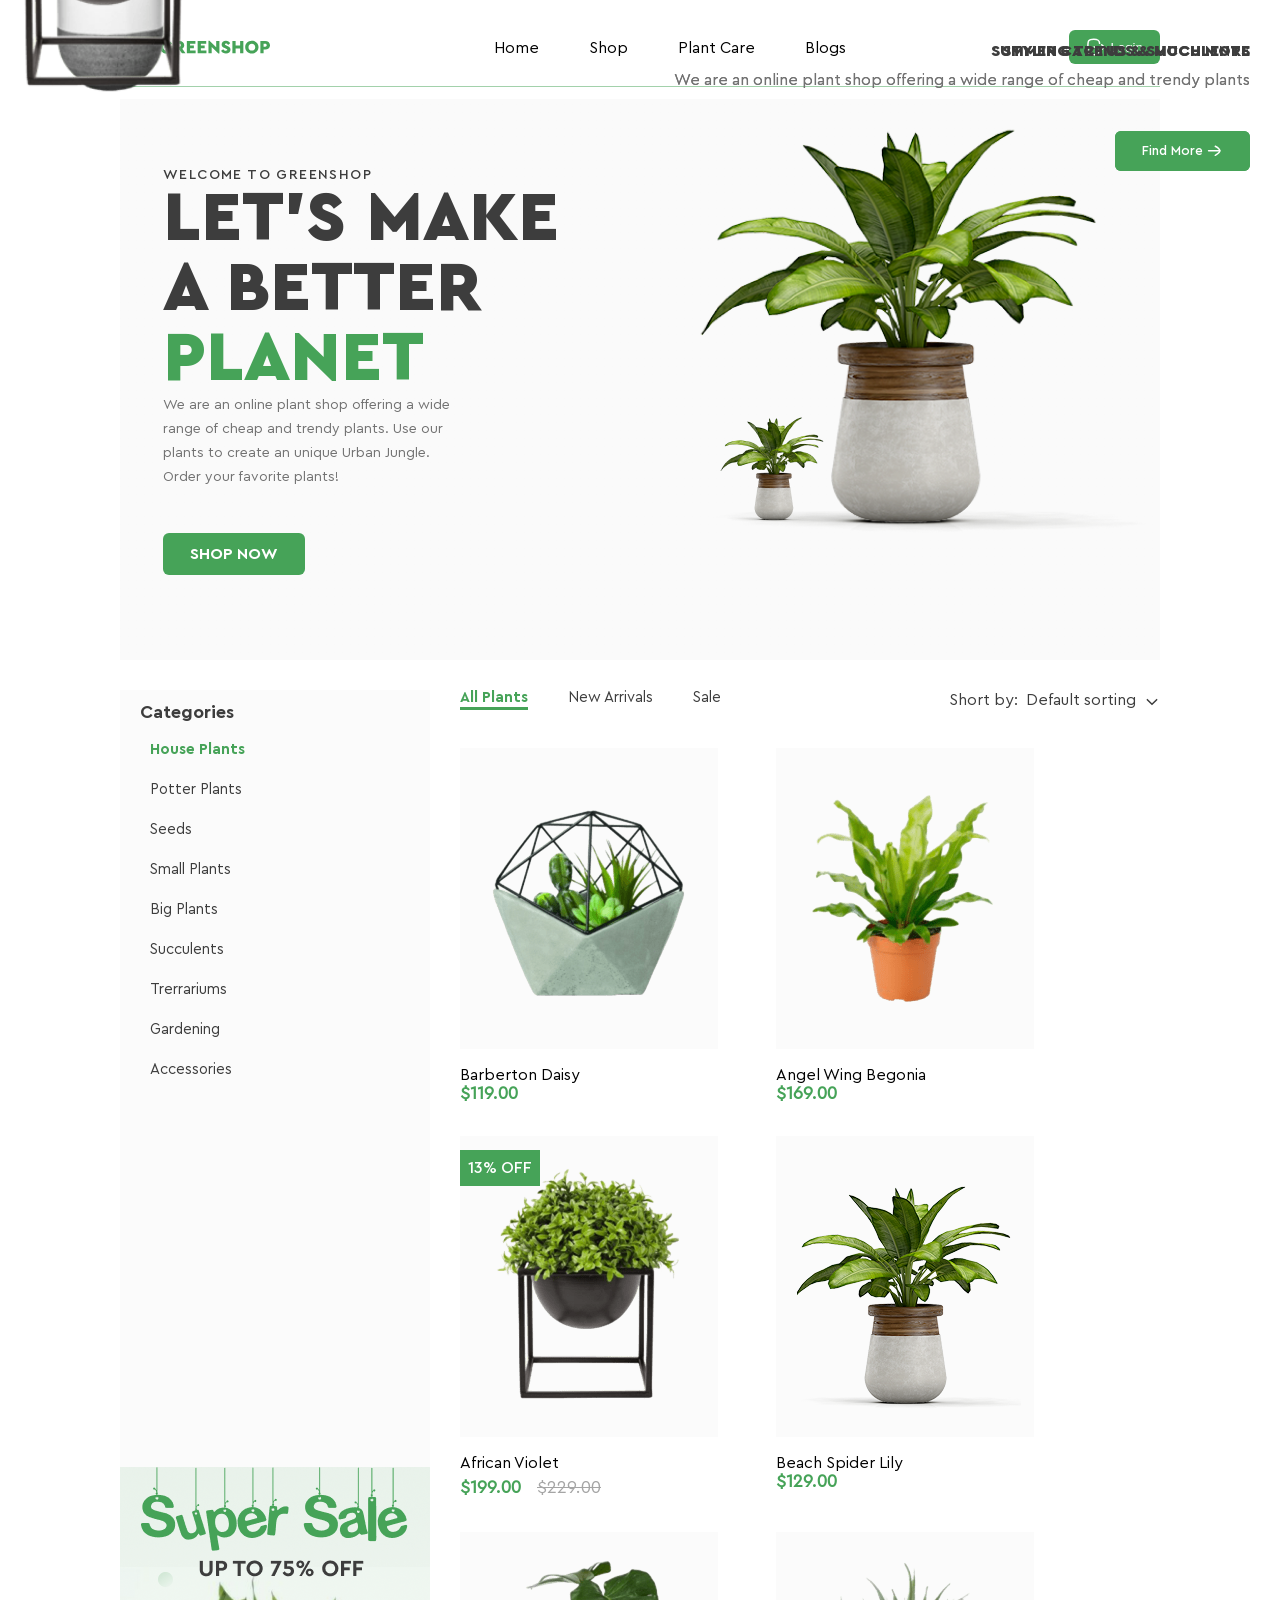
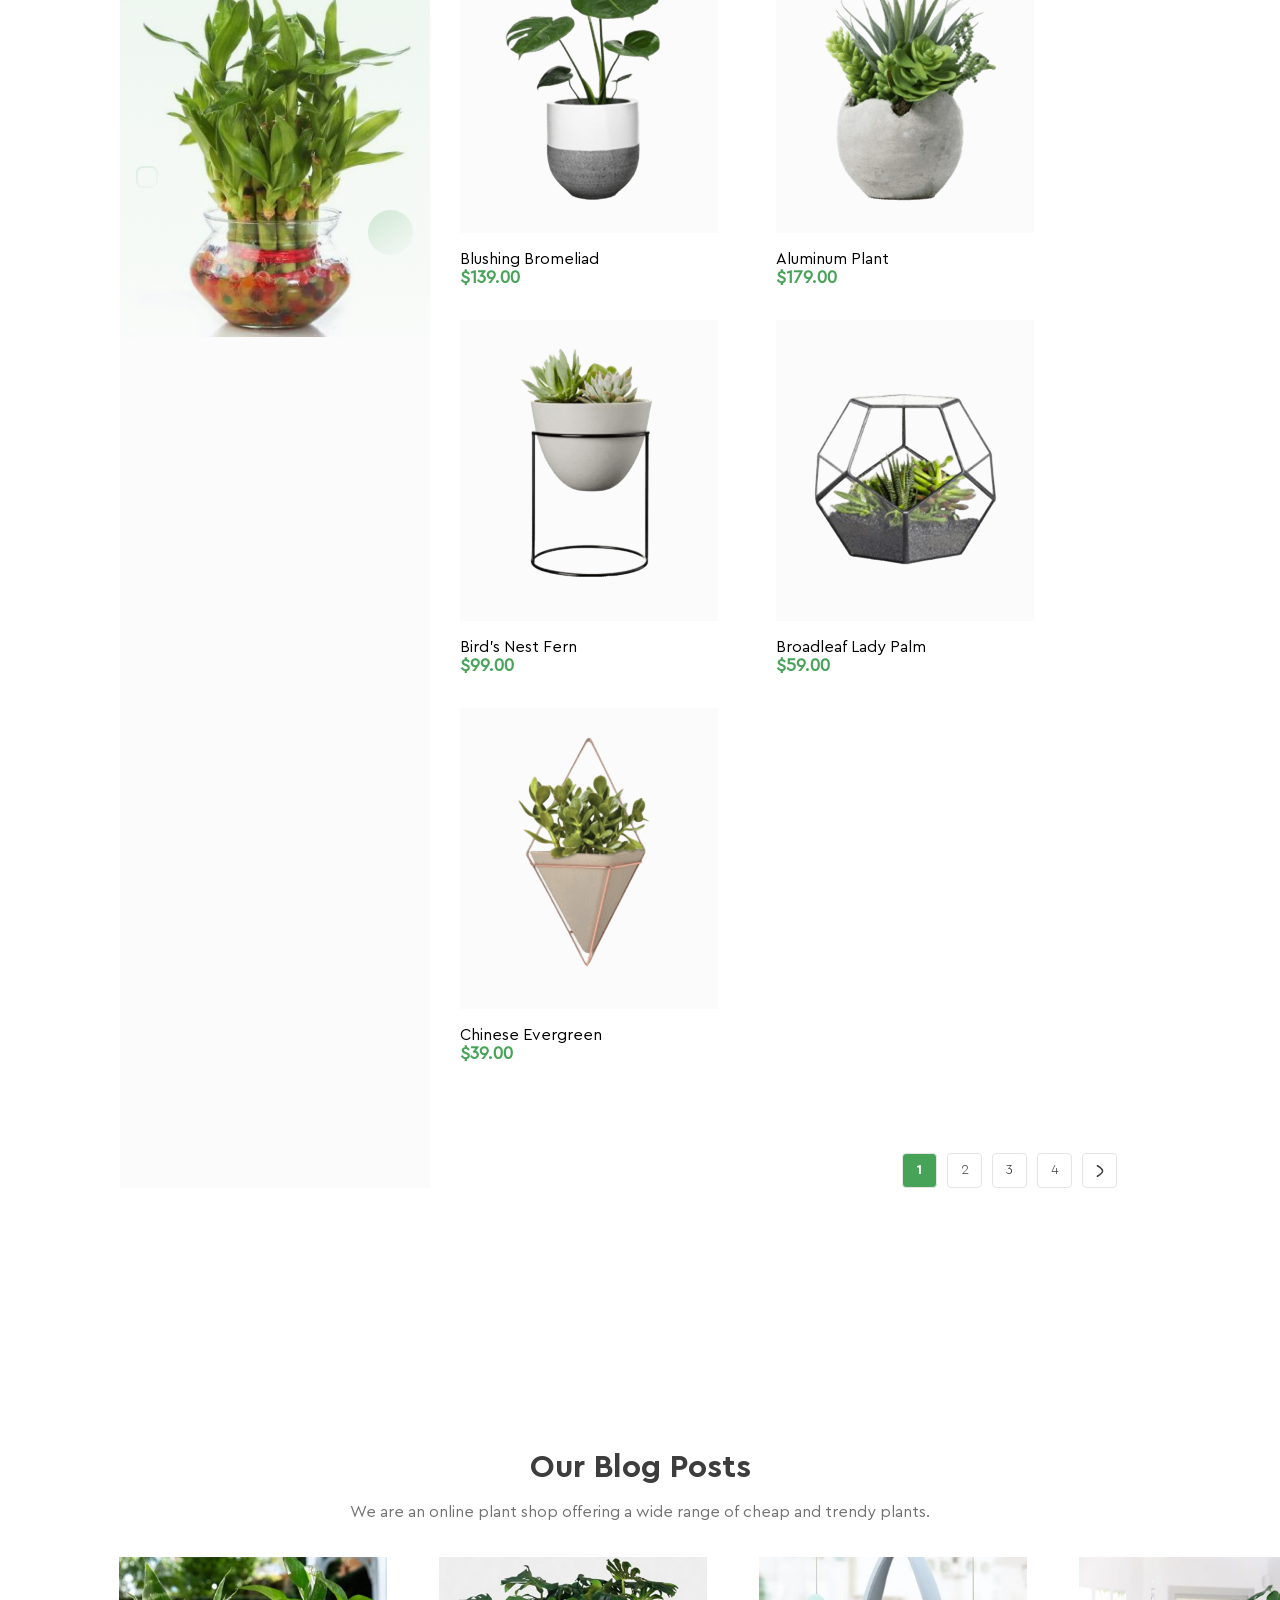
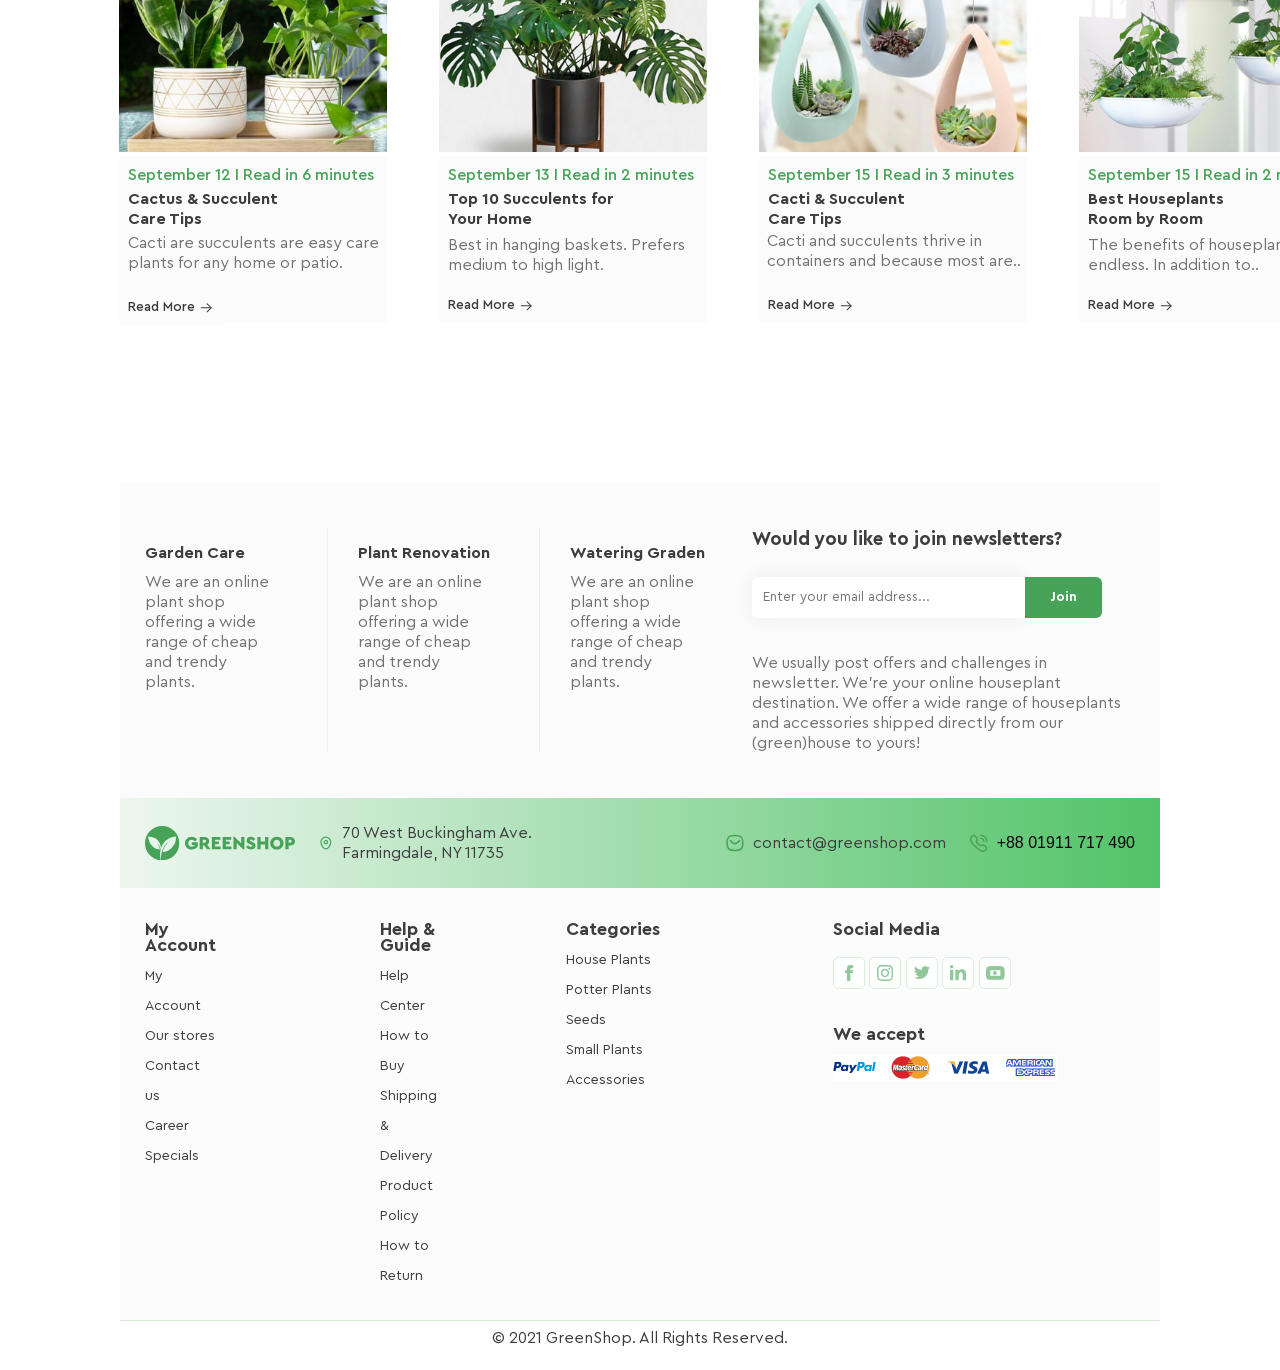
==== commit e50ef971: "hw6" ====
--- a/index.html
+++ b/index.html
@@ -854,7 +854,7 @@
     </div>
     <div class="container67">
       <div class="topblock">
-        <div class="anastasia">
+        <div class="podtopblock">
           <img src="./img/plant5.png" class="zvetok5" />
 
           <div class="text2">
@@ -893,7 +893,7 @@
           </div>
         </div>
         <div class="container8">
-          <div class="herman">
+          <div class="älarm">
             <img src="./img/plant3.png" class="zvetok3" />
             <div class="text3">
               <p class="p6">Styling Trends & much more</p>
@@ -939,7 +939,7 @@
           plants.
         </p>
         <div class="niz1">
-          <div>
+          <div class="gf">
             <img src="./img/niz1.jpg" class="nizofr" />
             <div class="text4">
               <p class="p10">September 12 I Read in 6 minutes</p>
@@ -1065,319 +1065,6 @@
     <div class="lastcontainer">
       <div class="boxsik">
         <div class="koks">
-          <svg
-            class="ebali1"
-            xmlns="http://www.w3.org/2000/svg"
-            width="74"
-            height="75"
-            viewBox="0 0 74 75"
-            fill="none"
-          >
-            <ellipse
-              cx="37"
-              cy="37.1841"
-              rx="37"
-              ry="37.1841"
-              fill="#46A358"
-              fill-opacity="0.13"
-            />
-          </svg>
-          <svg
-            class="ebali2"
-            xmlns="http://www.w3.org/2000/svg"
-            width="55"
-            height="49"
-            viewBox="0 0 55 49"
-            fill="none"
-          >
-            <g clip-path="url(#clip0_4_3354)">
-              <path
-                d="M9.12932 1.3637C21.7023 3.03555 34.3918 3.29833 47.0231 2.14752C47.8795 2.0705 47.8885 0.711276 47.0231 0.788299C34.3918 1.93911 21.7023 1.67632 9.12932 0.00448025C8.27737 -0.108788 8.28185 1.25497 9.12932 1.3637Z"
-                fill="#727272"
-              />
-              <path
-                d="M12.0304 47.2646C17.465 47.9624 22.9354 48.3022 28.4147 48.2251C33.235 48.1572 38.9251 48.3701 43.4449 46.4536C44.2296 46.1183 43.8843 44.8044 43.0862 45.1442C38.4498 47.1106 32.5086 46.8433 27.5493 46.875C22.3569 46.9112 17.178 46.5669 12.0259 45.9054C11.174 45.7967 11.1785 47.1559 12.0304 47.2646Z"
-                fill="#727272"
-              />
-              <path
-                d="M8.6047 0.317125C2.33167 6.19803 -0.591861 14.965 0.0986657 23.5145C0.452897 27.932 1.69046 32.2271 3.5513 36.2323C5.24623 39.8841 7.74378 45.1171 11.4924 47.0155C12.2636 47.4051 12.9452 46.2362 12.1694 45.842C8.68093 44.075 6.30892 38.987 4.71264 35.5482C2.85629 31.5385 1.64114 27.1844 1.39004 22.7579C0.941646 14.7793 3.71272 6.75531 9.55978 1.27764C10.1965 0.684116 9.24142 -0.276402 8.6047 0.317125Z"
-                fill="#727272"
-              />
-              <path
-                d="M46.5478 1.96172C53.1661 6.15266 53.7893 15.1915 53.6279 22.3093C53.4486 30.2471 52.4755 42.8245 43.0862 45.1442C42.2477 45.3526 42.6019 46.662 43.4449 46.4536C53.2468 44.0342 54.6547 31.552 54.9507 23.152C55.2242 15.2912 54.5337 5.41415 47.2248 0.788259C46.4895 0.326123 45.8169 1.49959 46.5478 1.96172Z"
-                fill="#727272"
-              />
-              <path
-                d="M13.5774 1.3727C8.64055 6.74163 6.46135 15.708 7.29537 22.8983C7.77963 27.0801 9.08894 31.2303 10.062 35.3125C11.0395 39.4038 12.0483 43.4633 14.2634 47.0743C14.7208 47.8173 15.8821 47.1332 15.4247 46.3902C13.3442 43.0012 12.3757 39.2135 11.4565 35.3759C10.5686 31.6788 9.53285 27.9772 8.84681 24.2394C7.54647 17.1216 9.58218 7.71574 14.528 2.33322C15.1154 1.68986 14.1648 0.729339 13.5774 1.3727Z"
-                fill="#727272"
-              />
-              <path
-                d="M20.2405 1.93912C16.5637 8.48151 14.6311 15.9119 14.7298 23.442C14.7791 27.0576 15.2903 30.6776 16.2678 34.1572C17.4829 38.475 19.3303 42.5708 20.1374 47.0064C20.2943 47.8672 21.5902 47.5003 21.4332 46.6439C20.7293 42.7611 19.2361 39.1456 18.0479 35.4032C16.8955 31.7695 16.205 28.0226 16.0884 24.2032C15.8552 16.6504 17.7116 9.18831 21.4019 2.62326C21.8323 1.8621 20.671 1.17796 20.2405 1.93912Z"
-                fill="#727272"
-              />
-              <path
-                d="M24.2043 3.23948C25.4822 10.7877 23.9308 18.3495 24.0608 25.9294C24.1191 29.3909 24.8859 32.6123 25.3343 36.0194C25.8006 39.5579 25.0025 43.1961 24.5675 46.7074C24.4599 47.5728 25.8051 47.5637 25.9127 46.7074C26.3521 43.1644 27.1458 39.499 26.6795 35.9288C26.2042 32.277 25.4015 28.8155 25.397 25.1003C25.3881 17.6654 26.7512 10.2848 25.5002 2.88155C25.3522 2.02071 24.0564 2.38317 24.2043 3.23948Z"
-                fill="#727272"
-              />
-              <path
-                d="M29.2488 2.6096C31.6118 9.42837 31.8988 16.6232 32.1364 23.7772C32.3965 31.5475 32.0109 39.1953 30.576 46.8432C30.4146 47.6996 31.7104 48.0665 31.8719 47.2057C33.3292 39.44 33.7462 31.6653 33.4816 23.7772C33.2395 16.5054 32.9435 9.17465 30.5446 2.24714C30.2621 1.43161 28.9618 1.78501 29.2488 2.6096Z"
-                fill="#727272"
-              />
-              <path
-                d="M34.9075 2.64142C35.4052 4.17734 36.4813 5.20129 37.3064 6.55145C38.248 8.0919 38.7637 9.83624 39.0417 11.6123C39.647 15.4906 39.36 19.5501 39.3511 23.4602C39.3421 27.7145 39.6649 32.2136 38.5753 36.3683C37.6158 40.0155 35.4142 43.1598 34.6788 46.8841C34.5084 47.7404 35.8043 48.1029 35.9747 47.2466C36.7638 43.2595 39.2031 39.8841 40.064 35.9152C40.9473 31.8556 40.6873 27.5877 40.6962 23.4602C40.7052 19.6453 40.9339 15.7443 40.4362 11.9521C40.2165 10.2757 39.8398 8.61747 39.1224 7.08608C38.3242 5.37799 36.7862 4.07766 36.2078 2.28349C35.9343 1.45436 34.634 1.80776 34.9075 2.64142Z"
-                fill="#727272"
-              />
-              <path
-                d="M41.4496 2.42836C44.122 4.96558 45.4089 9.01606 46.3729 12.5138C47.3773 16.1565 47.041 20.0439 46.8168 23.7727C46.3639 31.339 45.0995 38.8963 41.5078 45.6381C41.0953 46.4083 42.2567 47.0969 42.6692 46.3222C46.4985 39.1319 47.7764 31.0491 48.2024 22.9843C48.4176 18.9248 48.5925 14.9604 47.3325 11.0504C46.2384 7.65684 45.0322 3.96882 42.4001 1.46332C41.7724 0.86979 40.8173 1.83031 41.4496 2.42836Z"
-                fill="#727272"
-              />
-              <path
-                d="M13.4698 5.82653C13.3308 6.18446 13.1783 6.53786 13.0124 6.88672C12.8017 7.3262 13.0483 7.92879 13.5953 7.91067C13.9854 7.89708 14.2948 7.72038 14.5728 7.45307C14.6625 7.36698 14.7522 7.27637 14.8374 7.19028C14.9495 7.07701 14.8015 7.25824 14.8867 7.15404C14.8688 7.18122 14.7746 7.17216 14.8598 7.18122C14.6446 6.89578 14.4293 6.60582 14.2096 6.32038C14.1513 6.62394 14.0886 6.9275 14.0303 7.23559C13.9585 7.59352 14.1334 7.96957 14.5011 8.07378C14.8329 8.16439 15.2589 7.96051 15.3306 7.59805C15.3889 7.29449 15.4517 6.99093 15.51 6.68284C15.5996 6.2207 15.3172 5.86731 14.8598 5.822C14.4876 5.78575 14.1513 5.9851 13.8868 6.22976C13.7926 6.31585 13.7119 6.40646 13.6177 6.49255C13.5863 6.51973 13.5594 6.54692 13.5281 6.5741C13.5415 6.56051 13.555 6.55145 13.5684 6.53786C13.5012 6.5741 13.5012 6.57863 13.5774 6.54692C13.5012 6.56504 13.5056 6.56957 13.5908 6.54692C13.7836 6.88672 13.9765 7.22653 14.1737 7.57086C14.389 7.11779 14.5863 6.65565 14.7656 6.18899C14.8957 5.84465 14.6221 5.44142 14.2948 5.3508C13.9182 5.24659 13.6043 5.48219 13.4698 5.82653Z"
-                fill="#727272"
-              />
-              <path
-                d="M10.1382 13.9592C10.0754 14.3398 10.0127 14.7204 9.94988 15.0964C9.90056 15.4 9.98127 15.699 10.2593 15.8621C10.5059 16.0071 10.8781 15.9799 11.0754 15.7579C11.2054 15.6084 11.3354 15.4589 11.4655 15.3094C11.5506 15.2097 11.6717 15.0239 11.7748 14.9696C11.6627 15.0013 11.5506 15.033 11.4341 15.0602C11.4565 15.0556 11.4834 15.0556 11.5058 15.0511C11.3937 15.0194 11.2816 14.9877 11.165 14.9605C11.183 14.9741 11.2009 14.9877 11.2188 15.0013C11.1067 14.8065 10.9946 14.6116 10.887 14.4123C10.9229 14.8019 10.8153 15.2369 10.7704 15.631C10.7077 16.1974 11.3758 16.4058 11.7838 16.22C12.3129 15.9708 12.6672 15.5132 12.8555 14.965C12.4788 15.0647 12.1067 15.1644 11.73 15.2641C11.7166 15.178 11.7031 15.0919 11.6897 15.0058C11.4699 15.853 12.7703 16.2155 12.9855 15.3683C13.0842 14.9831 12.9945 14.5618 12.6806 14.3035C12.277 13.9728 11.7345 14.0906 11.5551 14.6026C11.4744 14.8291 11.3085 14.9469 11.1023 15.0466C11.4386 15.2414 11.7748 15.4362 12.1156 15.6356C12.1829 15.0285 12.5057 13.9501 11.6807 13.7191C10.9857 13.5243 10.4969 14.3579 10.1203 14.7974C10.4969 15.0194 10.8691 15.2369 11.2457 15.4589C11.3085 15.0783 11.3713 14.6977 11.4341 14.3217C11.4924 13.9592 11.3399 13.5877 10.9633 13.4835C10.6449 13.3974 10.1965 13.5967 10.1382 13.9592Z"
-                fill="#727272"
-              />
-              <path
-                d="M9.55977 22.1462C9.60461 22.6808 9.65393 23.2155 9.69877 23.7456C9.76603 24.5022 10.7749 24.6789 11.0215 23.9268C11.1561 23.51 11.3444 23.1339 11.582 22.7624C11.174 22.708 10.7615 22.6537 10.3534 22.5993C10.5104 22.9935 10.618 23.3967 10.6763 23.8226C10.7435 24.3028 11.322 24.3844 11.6627 24.2303C11.8331 24.1533 11.9721 24.0038 12.0618 23.8407C12.1022 23.7682 12.1336 23.6821 12.1605 23.6051C12.1739 23.5643 12.1829 23.5236 12.1963 23.4828C12.2187 23.4148 12.2098 23.4193 12.1784 23.4964C12.0797 23.5553 11.9811 23.6142 11.8824 23.6731C11.9049 23.664 11.9318 23.6595 11.9542 23.6504C11.8331 23.6504 11.7165 23.6504 11.5955 23.6504C11.5865 23.6459 11.5775 23.6414 11.5731 23.6323C11.4923 23.5507 11.4116 23.4692 11.3309 23.3876C11.3444 23.4058 11.3533 23.4239 11.3668 23.442C11.3444 23.2653 11.322 23.0931 11.2995 22.9164C11.2951 22.9391 11.2951 22.9617 11.2906 22.9799C11.2412 23.3423 11.3758 23.7093 11.7614 23.8181C12.0753 23.9041 12.5416 23.7093 12.5909 23.3423C12.6313 23.0478 12.6088 22.7805 12.3936 22.5585C12.2143 22.3773 11.9407 22.2912 11.6896 22.3184C11.4296 22.3501 11.2009 22.5041 11.0619 22.7261C11.0036 22.8213 10.9229 22.9527 10.9184 23.0614C10.9139 23.22 10.8467 23.1067 10.9901 23.0433C11.3175 23.1792 11.6493 23.3151 11.9766 23.4511C11.9183 23.0297 11.8107 22.6265 11.6538 22.2278C11.4385 21.6931 10.757 21.5391 10.4252 22.0647C10.1292 22.5313 9.90055 23.0297 9.73016 23.5507C10.1696 23.6096 10.609 23.6731 11.0529 23.732C11.0081 23.1973 10.9588 22.6627 10.9139 22.1326C10.8825 21.7656 10.6269 21.453 10.2413 21.453C9.89607 21.4666 9.52838 21.7792 9.55977 22.1462Z"
-                fill="#727272"
-              />
-              <path
-                d="M11.1785 31.7333C11.2233 32.5171 11.6134 33.2012 12.2905 33.5999C12.7389 33.8582 13.2949 33.5275 13.3039 33.0109C13.3084 32.6122 13.398 32.2453 13.5505 31.8783C13.1738 31.9779 12.8017 32.0776 12.425 32.1773C12.6089 32.4038 12.8061 32.6032 13.0259 32.7889C13.3846 33.0925 14.0392 33.0336 14.1513 32.4899C14.1782 32.3676 14.2096 32.2634 14.25 32.1501C13.8733 32.2498 13.5012 32.3495 13.1245 32.4491C13.1649 32.4265 13.1873 32.4537 13.1828 32.5262C13.3263 32.866 13.8195 32.9385 14.102 32.7708C14.4473 32.5669 14.4876 32.1818 14.3441 31.842C14.2859 31.7061 14.1917 31.5838 14.0751 31.4886C13.6581 31.1579 13.1469 31.2802 12.9496 31.7876C12.9048 31.9009 12.8734 32.0097 12.851 32.1275C13.2276 32.0278 13.5998 31.9281 13.9765 31.8284C13.7567 31.6427 13.5595 31.4388 13.3756 31.2168C13.0169 30.7728 12.425 31.1035 12.2501 31.5158C12.0528 31.9915 11.9632 32.4944 11.9542 33.0109C12.2905 32.8161 12.6268 32.6213 12.9676 32.422C12.7075 32.2724 12.5371 32.0368 12.5192 31.7287C12.4743 30.8679 11.1292 30.8588 11.1785 31.7333Z"
-                fill="#727272"
-              />
-              <path
-                d="M13.9496 41.053C14.1065 41.4607 14.2948 41.8368 14.5504 42.1947C14.9495 42.7475 15.7431 42.5436 15.8059 41.8504C15.8104 41.8096 15.8821 41.3067 15.8552 41.284C15.6624 41.4064 15.4741 41.5287 15.2813 41.651C15.3261 41.7144 15.3665 41.7733 15.4158 41.8322C15.5862 42.0497 15.7969 42.2355 16.0705 42.3125C16.2812 42.3669 16.5278 42.3397 16.7117 42.2219C16.8327 42.1403 16.9179 42.0452 16.9807 41.9138C17.0031 41.8594 17.0255 41.8051 17.048 41.7507C17.1511 41.4245 16.9538 41.3701 16.4606 41.5876C16.7296 42.4122 18.0299 42.0588 17.7564 41.2251C17.5681 40.6543 17.0211 40.2827 16.4247 40.5093C16.1826 40.6044 15.9718 40.7856 15.8552 41.0212C15.8194 41.0937 15.6893 41.4064 15.7342 41.497C15.9942 41.3475 16.2498 41.1934 16.5099 41.0439C16.474 40.9986 16.4381 40.9578 16.4068 40.9125C16.1915 40.473 15.5683 40.2238 15.1199 40.3869C14.4876 40.6135 14.5145 41.2931 14.4652 41.8549C14.8822 41.7416 15.2992 41.6284 15.7207 41.5106C15.5369 41.2568 15.371 40.9895 15.2544 40.695C14.9315 39.8886 13.6312 40.2374 13.9496 41.053Z"
-                fill="#727272"
-              />
-              <path
-                d="M21.1373 6.01223C20.653 6.37922 20.2495 6.81417 19.9849 7.37145C19.6397 8.09637 20.4423 8.66724 21.0431 8.19605C21.1866 8.08278 21.3301 7.96951 21.4736 7.85624C21.5364 7.8064 21.5991 7.75656 21.6664 7.70673C21.6978 7.67954 21.7292 7.65689 21.7606 7.6297C21.8727 7.54815 21.8144 7.56174 21.5857 7.66595C21.4736 7.63423 21.3615 7.60252 21.2449 7.57533C21.2584 7.5844 21.2718 7.59346 21.2853 7.60252C21.2046 7.52097 21.1238 7.43941 21.0431 7.35786C21.0297 7.29896 21.0117 7.24459 20.9983 7.18569C21.0028 7.12226 21.0028 7.1132 20.9893 7.16757C20.9579 7.19022 20.949 7.34427 20.949 7.36692C20.9176 7.57533 20.9355 7.77922 21.0431 7.96951C21.1418 8.14168 21.3167 8.29572 21.5095 8.34556C21.5902 8.36821 21.6933 8.37727 21.7785 8.37727C21.8592 8.37727 21.931 8.36368 22.0027 8.3365C22.0969 8.30931 22.0655 8.30025 21.9041 8.30931C21.8054 8.25041 21.7068 8.19152 21.6081 8.13262C21.6216 8.14621 21.635 8.1598 21.6485 8.17339C21.5902 8.07372 21.5319 7.97404 21.4736 7.87436C21.4781 7.88795 21.4826 7.90608 21.487 7.91967C21.5095 7.74297 21.5319 7.5708 21.5543 7.3941C21.5453 7.4077 21.5409 7.42129 21.5319 7.43488C21.1238 8.20511 22.2852 8.89378 22.6932 8.11902C22.8681 7.79281 22.8277 7.42582 22.5542 7.16757C22.4107 7.03165 22.2179 6.95009 22.0206 6.94556C21.9085 6.94103 21.7785 7.01352 21.6799 7.00446C21.792 7.03618 21.9041 7.06789 22.0206 7.09508C22.0027 7.08148 21.9848 7.06789 21.9713 7.05883C22.052 7.14038 22.1327 7.22194 22.2134 7.30349C22.2045 7.28537 22.1955 7.26724 22.1865 7.24912C22.2179 7.36239 22.2493 7.47566 22.2762 7.59346C22.2672 7.50737 22.2807 7.55268 22.3121 7.42582C22.348 7.26724 22.3524 7.09508 22.3166 6.93197C22.2403 6.60576 21.9982 6.37016 21.6754 6.31126C21.3391 6.24783 21.1104 6.42453 20.8548 6.62388C20.5992 6.82323 20.3436 7.02711 20.0881 7.22647C20.4423 7.50284 20.792 7.77469 21.1463 8.05106C21.3077 7.71579 21.5139 7.4077 21.8144 7.18116C22.1058 6.96368 22.2538 6.59216 22.0565 6.25236C21.8906 5.96692 21.4332 5.79475 21.1373 6.01223Z"
-                fill="#727272"
-              />
-              <path
-                d="M18.5052 13.6601C18.3931 14.2038 18.2855 14.7475 18.1734 15.2957C18.0344 15.9889 18.7788 16.3876 19.2989 15.9572C19.4513 15.8303 19.5859 15.6718 19.6845 15.4996C19.7518 15.3818 19.8325 15.1417 19.8684 15.0828C19.7876 15.1643 19.7069 15.2459 19.6262 15.3274C19.6486 15.3138 19.6666 15.3003 19.689 15.2821C19.5769 15.3138 19.4648 15.3456 19.3482 15.3727C19.3751 15.3682 19.402 15.3682 19.4289 15.3637C19.3168 15.332 19.2047 15.3003 19.0881 15.2731C18.9805 15.2232 18.976 15.0465 19.0074 15.2776C19.0164 15.3365 19.0299 15.3863 19.0478 15.4407C19.1106 15.6446 19.2227 15.8258 19.3931 15.9527C19.55 16.0705 19.7338 16.1339 19.9311 16.1294C20.0522 16.1248 20.1643 16.0931 20.2719 16.0388C20.3302 16.0161 20.3795 15.9844 20.4244 15.9436C20.5409 15.8621 20.5096 15.8666 20.3347 15.9481C20.2226 15.9164 20.1105 15.8847 19.9939 15.8575C20.0118 15.8666 20.0163 15.8757 20.0298 15.9119C20.3167 16.732 21.6171 16.3786 21.3256 15.5494C21.2001 15.1915 21.0162 14.8608 20.671 14.6841C20.4916 14.5889 20.2674 14.5617 20.0701 14.6071C19.8728 14.6524 19.7563 14.7837 19.5859 14.8653C19.698 14.8336 19.8101 14.8019 19.9266 14.7747C19.9042 14.7747 19.8773 14.7747 19.8549 14.7747C19.967 14.8064 20.0791 14.8381 20.1957 14.8653C20.3167 15.0782 20.3526 15.11 20.3033 14.9604C20.2943 14.9015 20.2854 14.8426 20.2764 14.7837C20.245 14.6659 20.1957 14.5436 20.1329 14.4439C19.967 14.1812 19.6935 14.009 19.3841 14.0135C19.0792 14.0181 18.8012 14.1948 18.6577 14.4621C18.5366 14.6886 18.5456 14.8245 18.3393 14.9967C18.716 15.2187 19.0881 15.4362 19.4648 15.6582C19.5769 15.1145 19.6845 14.5708 19.7966 14.0271C19.976 13.1663 18.6801 12.8038 18.5052 13.6601Z"
-                fill="#727272"
-              />
-              <path
-                d="M17.9851 20.6058C17.8461 21.3353 17.7564 22.0693 17.734 22.8078C17.716 23.3243 18.3169 23.6505 18.7473 23.3968C18.9446 23.279 19.0881 23.1204 19.1957 22.9165C19.2361 22.8395 19.3527 22.6628 19.3303 22.5948C19.3258 22.5858 19.2854 22.6447 19.3034 22.6356C19.1913 22.6673 19.0792 22.699 18.9626 22.7262C18.9536 22.7307 18.9402 22.7307 18.9312 22.7353C18.8505 22.6537 18.7698 22.5722 18.6891 22.4906C18.7653 22.5903 18.7563 22.5812 18.7653 22.6854C18.8146 23.2427 19.4782 23.6142 19.9132 23.1657C19.9625 23.1113 20.0118 23.0615 20.0656 23.0117C19.9715 23.057 19.8728 23.0479 19.7787 22.9935C19.7204 22.8939 19.6621 22.7942 19.6038 22.6945C19.6127 22.7217 19.6217 22.7489 19.6352 22.7761C19.7607 23.1204 20.0925 23.356 20.4647 23.2518C20.792 23.1612 21.0611 22.7625 20.9355 22.4136C20.5858 21.4531 19.5679 21.5754 18.9626 22.2052C19.3437 22.3638 19.7293 22.5269 20.1105 22.6854C20.0567 22.0285 19.7338 21.3172 18.9626 21.367C18.6487 21.3851 18.3707 21.5709 18.2048 21.8382C18.1465 21.9333 18.1061 22.0421 18.0613 22.1463C18.012 22.2596 17.9268 22.3003 18.0658 22.2188C18.4021 22.4136 18.7384 22.6084 19.0792 22.8078C19.0971 22.1871 19.1644 21.5754 19.2809 20.9638C19.4468 20.112 18.151 19.7495 17.9851 20.6058Z"
-                fill="#727272"
-              />
-              <path
-                d="M18.6532 28.367C18.8057 28.9741 18.9895 29.5676 19.2047 30.1521C19.3796 30.6278 19.9401 30.8272 20.3302 30.4511C20.5006 30.2835 20.6172 30.0887 20.6755 29.8531C20.6979 29.7579 20.7158 29.6446 20.7203 29.5495C20.7338 29.2595 20.7024 29.4997 20.7293 29.4861C20.6172 29.5178 20.5051 29.5495 20.3885 29.5767C20.4199 29.5767 20.4468 29.5721 20.4782 29.5721C20.3661 29.5404 20.254 29.5087 20.1374 29.4815C20.0477 29.4408 20.0746 29.4 20.1464 29.5268C20.1822 29.5903 20.2136 29.6446 20.2585 29.7035C20.3975 29.8848 20.5678 30.0071 20.7965 30.0388C20.9983 30.066 21.1911 30.0162 21.3615 29.8984C21.4557 29.8304 21.5409 29.7534 21.6036 29.6537C21.6305 29.5993 21.6574 29.545 21.6799 29.4906C21.7695 29.3139 21.6933 29.3592 21.4512 29.631C21.3301 29.631 21.2135 29.631 21.0925 29.631C21.0387 29.5857 20.9893 29.5359 20.9355 29.4906C20.9041 29.3773 20.8728 29.2641 20.8459 29.1463C20.8459 29.1734 20.8459 29.2006 20.8459 29.2278C20.8324 30.1022 22.1776 30.1022 22.191 29.2278C22.2 28.7702 21.8861 28.4123 21.4512 28.3217C21.218 28.2718 20.9849 28.3217 20.792 28.4621C20.6979 28.5301 20.6217 28.6071 20.5589 28.7022C20.5454 28.7294 20.532 28.7611 20.514 28.7883C20.3975 29.0149 20.4288 29.0103 20.6127 28.7747C20.7248 28.743 20.8369 28.7113 20.9535 28.6841C20.931 28.6887 20.9086 28.6887 20.8862 28.6932C20.9983 28.7249 21.1104 28.7566 21.227 28.7838C21.4198 28.8789 21.3212 28.8472 21.2494 28.7204C21.1956 28.6207 21.1239 28.5255 21.0431 28.4531C20.7876 28.222 20.4513 28.1631 20.1329 28.2764C19.8773 28.367 19.6845 28.5663 19.5545 28.7974C19.4827 28.9288 19.4469 29.0602 19.42 29.2052C19.4065 29.2686 19.42 29.4498 19.3796 29.4906C19.7563 29.5903 20.1284 29.6899 20.5051 29.7896C20.2898 29.2052 20.106 28.6071 19.9535 28.0045C19.7338 27.1618 18.438 27.5197 18.6532 28.367Z"
-                fill="#727272"
-              />
-              <path
-                d="M19.3303 34.8595C19.5724 35.5799 19.8818 36.2731 20.2629 36.9256C20.5364 37.3922 21.1418 37.3379 21.4243 36.9256C21.5005 36.8123 21.5543 36.6945 21.5902 36.5631C21.5947 36.5223 21.5991 36.4861 21.6081 36.4453C21.6799 36.1825 21.6171 36.1916 21.4108 36.477C21.2898 36.477 21.1732 36.477 21.0521 36.477C20.8638 36.4181 20.949 36.4317 21.0476 36.5404C21.1194 36.6175 21.209 36.699 21.3032 36.7534C21.496 36.8621 21.7247 36.9029 21.9444 36.8848C22.4466 36.8485 22.7919 36.5133 22.9578 36.0557C23.2582 35.2356 21.9579 34.8777 21.6619 35.6932C21.7471 35.4667 21.9579 35.5935 21.922 35.4848C21.8951 35.4078 21.7381 35.3036 21.6664 35.2628C21.4467 35.1359 21.1821 35.1087 20.9445 35.1903C20.7248 35.2628 20.5499 35.4304 20.4378 35.6343C20.3392 35.8155 20.3661 36.0874 20.2584 36.2414C20.6441 36.2414 21.0342 36.2414 21.4198 36.2414C21.0925 35.6841 20.8279 35.1133 20.6216 34.5016C20.3526 33.677 19.0523 34.0304 19.3303 34.8595Z"
-                fill="#727272"
-              />
-              <path
-                d="M21.1014 42.6116C21.1059 42.9877 21.1597 43.3637 21.2763 43.7171C21.3615 43.9754 21.5633 44.1657 21.8368 44.2019C22.0834 44.2336 22.3928 44.1204 22.5049 43.8757C22.5811 43.7126 22.6574 43.5495 22.7336 43.3909C22.7695 43.3139 22.8053 43.2414 22.8367 43.1644C22.8546 43.1281 22.8726 43.0874 22.8905 43.0511C22.9264 42.9832 22.9264 42.9832 22.8905 43.0511C22.7919 43.11 22.6932 43.1689 22.5946 43.2278C22.608 43.2233 22.626 43.2142 22.6394 43.2097C22.5184 43.2097 22.4018 43.2097 22.2807 43.2097C22.2583 43.2006 22.2314 43.187 22.209 43.178C22.1282 43.0964 22.0475 43.0149 21.9668 42.9333C21.8996 42.82 21.9623 42.9152 21.9892 42.9922C22.0117 43.0647 22.0386 43.1327 22.061 43.2052C22.1103 43.3456 22.1596 43.4906 22.2045 43.631C22.3211 43.9799 22.6663 44.2065 23.034 44.1068C23.3658 44.0162 23.6214 43.6175 23.5048 43.2686C23.312 42.7068 23.1506 41.7825 22.3704 41.8867C21.765 41.9683 21.5633 42.7113 21.3391 43.1916C21.7471 43.2459 22.1596 43.3003 22.5677 43.3547C22.4825 43.0874 22.4421 42.8699 22.4376 42.6071C22.4332 42.2537 22.1327 41.9094 21.7651 41.9275C21.4108 41.9456 21.0969 42.231 21.1014 42.6116Z"
-                fill="#727272"
-              />
-              <path
-                d="M27.2803 43.4361C27.2444 43.7442 27.2085 44.0568 27.1727 44.3649C27.1368 44.6549 27.4058 44.9494 27.6659 45.0219C27.9708 45.108 28.2533 44.9585 28.4237 44.7093C28.5448 44.5326 28.6658 44.3604 28.7869 44.1837C28.8407 44.1022 28.899 44.0251 28.9528 43.9436C28.9752 43.9119 28.9976 43.8801 29.02 43.8484C29.1187 43.7125 29.1052 43.7216 28.9842 43.8756C28.8721 43.9073 28.76 43.9391 28.6434 43.9662C28.6658 43.9662 28.6838 43.9662 28.7062 43.9662C28.5941 43.9345 28.482 43.9028 28.3654 43.8756C28.2309 43.64 28.186 43.5947 28.2309 43.7397C28.2443 43.7941 28.2533 43.853 28.2667 43.9073C28.2892 44.0206 28.3116 44.1293 28.3385 44.2426C28.3878 44.4782 28.4102 44.7546 28.5313 44.9675C28.6479 45.1669 28.8407 45.339 29.0649 45.4025C29.4102 45.4976 29.6926 45.3209 29.8944 45.0491C30.1141 44.7546 29.9393 44.2879 29.6523 44.1203C29.307 43.9164 28.9528 44.0704 28.7331 44.3649C28.7241 44.3785 28.7151 44.3921 28.7062 44.4012C28.899 44.2879 29.0918 44.1746 29.2891 44.0659C29.2756 44.0659 29.2622 44.0704 29.2487 44.0704C29.3608 44.1022 29.4729 44.1339 29.5895 44.1611C29.7061 44.22 29.7778 44.5507 29.7106 44.2154C29.6926 44.1203 29.6702 44.0297 29.6523 43.9345C29.6164 43.7669 29.585 43.5992 29.5492 43.4316C29.4684 43.0782 29.2577 42.7339 28.89 42.6297C28.482 42.5164 28.1591 42.752 27.9305 43.0601C27.7018 43.3727 27.4865 43.6944 27.2668 44.0115C27.6838 44.1248 28.1008 44.2381 28.5223 44.3559C28.5582 44.0478 28.5941 43.7352 28.6299 43.4271C28.6703 43.0601 28.2892 42.7475 27.9574 42.7475C27.5583 42.7565 27.3251 43.0737 27.2803 43.4361Z"
-                fill="#727272"
-              />
-              <path
-                d="M27.926 31.0265C27.7601 31.7514 27.6794 32.4944 27.6928 33.2375C27.7018 33.8763 28.6344 34.207 28.9483 33.5818C29.0828 33.31 29.2174 33.0426 29.3519 32.7708C29.4505 32.5714 29.5223 32.3223 29.7016 32.1818C29.603 32.2407 29.5043 32.2996 29.4057 32.3585C29.4057 32.354 29.4057 32.3494 29.4102 32.3449C29.1949 32.1773 28.9797 32.0142 28.76 31.8465C28.8452 32.1682 28.9304 32.4899 29.0156 32.8116C29.1232 33.2148 29.6389 33.4595 30.0021 33.2193C30.0648 33.1786 30.1276 33.1333 30.1904 33.0925C30.9078 32.6122 30.2352 31.4342 29.5133 31.919C29.4505 31.9598 29.3878 32.0051 29.325 32.0459C29.6523 32.1818 29.9841 32.3177 30.3114 32.4536C30.2262 32.132 30.1411 31.8103 30.0559 31.4886C29.9796 31.2032 29.7016 30.9857 29.4057 30.9902C28.4596 31.0083 28.1367 32.1954 27.787 32.9022C28.204 33.0155 28.621 33.1287 29.0425 33.2465C29.0335 32.6168 29.0873 32.0096 29.2263 31.3935C29.4147 30.5371 28.1188 30.1747 27.926 31.0265Z"
-                fill="#727272"
-              />
-              <path
-                d="M26.6436 20.8594C26.675 21.3941 26.7019 21.9242 26.7332 22.4588C26.7691 23.1293 27.6211 23.3876 27.9887 22.8031C28.2488 22.3863 28.5089 21.974 28.769 21.5572C28.3833 21.5572 27.9932 21.5572 27.6076 21.5572C27.7018 21.7203 27.7601 21.8698 27.769 22.0601C27.8004 22.6581 28.4775 22.9436 28.9169 22.5403C29.2577 22.2323 29.4774 21.8607 29.6433 21.4303C29.316 21.5662 28.9842 21.7022 28.6569 21.8381C28.6569 21.8471 28.6569 21.8562 28.6524 21.8607C28.5941 21.7611 28.5358 21.6614 28.4775 21.5617C28.491 21.5889 28.4999 21.6206 28.5134 21.6478C28.6524 21.9876 28.9573 22.2277 29.3429 22.1235C29.6568 22.0374 29.9527 21.6297 29.8137 21.2853C29.6971 21.009 29.5761 20.8413 29.3339 20.6601C28.9528 20.3746 28.4865 20.7009 28.3475 21.0678C28.2668 21.2763 28.1278 21.4303 27.9663 21.5798C28.3475 21.7384 28.7331 21.9015 29.1142 22.0601C29.0918 21.6342 28.9842 21.24 28.769 20.873C28.5044 20.4245 27.8767 20.4426 27.6076 20.873C27.3475 21.2899 27.0875 21.7022 26.8274 22.119C27.2444 22.2323 27.6614 22.3455 28.0829 22.4633C28.0515 21.9287 28.0246 21.3986 27.9932 20.864C27.9394 19.9895 26.5942 19.985 26.6436 20.8594Z"
-                fill="#727272"
-              />
-              <path
-                d="M27.0068 11.875C26.9664 12.2194 26.9485 12.5637 26.9575 12.908C26.9709 13.3792 27.5359 13.8142 27.9708 13.497C28.195 13.3339 28.334 13.1482 28.4103 12.8809C28.4282 12.8174 28.4461 12.7449 28.4551 12.6815C28.4641 12.6226 28.4999 12.6181 28.4506 12.6634C28.2175 12.8809 27.9708 13.1935 27.5987 12.7404C27.639 12.7902 27.6256 12.7857 27.5987 12.7268C27.6301 12.7948 27.6525 12.8718 27.6839 12.9398C27.7377 13.0576 27.8184 13.1618 27.9081 13.2524C28.1861 13.5288 28.5986 13.5831 28.9349 13.3883C29.2532 13.2071 29.3564 12.7721 29.177 12.4595C28.9887 12.1378 28.5762 12.0336 28.2578 12.2148C28.2444 12.2239 28.2264 12.233 28.213 12.242C28.3251 12.2103 28.4372 12.1786 28.5537 12.1514C28.5896 12.1469 28.9125 12.3281 28.8856 12.3372C28.9035 12.3734 28.9035 12.3734 28.89 12.3417C28.8766 12.3055 28.8631 12.2692 28.8452 12.233C28.7914 12.1016 28.7286 11.9792 28.63 11.8705C28.4103 11.6394 28.0695 11.5262 27.7601 11.6258C27.4686 11.7165 27.2758 11.9521 27.1817 12.2375C27.1592 12.3009 27.1503 12.3644 27.1323 12.4323C27.1234 12.464 27.1144 12.4912 27.1099 12.5229C27.092 12.5818 27.092 12.5818 27.1144 12.5229C27.1413 12.4368 27.1996 12.3689 27.2893 12.3236C27.6256 12.5184 27.9619 12.7132 28.3026 12.9126C28.2937 12.5682 28.3116 12.2239 28.352 11.8796C28.3968 11.5262 28.0112 11.1864 27.6794 11.1999C27.2803 11.2181 27.0561 11.499 27.0068 11.875Z"
-                fill="#727272"
-              />
-              <path
-                d="M26.5942 4.90669C26.4687 5.40507 26.5315 5.91705 26.796 6.35653C27.1099 6.89116 27.8318 6.72805 28.0246 6.19342C28.0964 5.99407 27.9887 6.31575 28.056 6.11187C28.0829 6.03485 28.1053 6.07109 28.0381 6.10281C27.8318 6.21154 27.5538 6.13905 27.491 5.86721C27.5762 6.22514 27.9753 6.43808 28.3206 6.34294C28.6793 6.24326 28.8766 5.86721 28.7914 5.50475C28.6703 4.98824 28.1143 4.71187 27.6166 4.82967C27.1278 4.952 26.8902 5.38242 26.7288 5.82643C27.1368 5.77206 27.5493 5.71769 27.9574 5.66332C27.8901 5.54553 27.8811 5.55459 27.8677 5.41413C27.8766 5.48663 27.8722 5.39601 27.8722 5.37336C27.8811 5.174 27.8453 5.45491 27.8901 5.26009C27.9753 4.91575 27.778 4.50799 27.4193 4.4219C27.074 4.34941 26.6884 4.53517 26.5942 4.90669Z"
-                fill="#727272"
-              />
-              <path
-                d="M7.36712 3.30289C7.16983 3.56568 6.99047 3.84205 6.83353 4.13202C6.56898 4.60775 7.01737 5.35079 7.59132 5.12878C7.79758 5.05176 7.99936 4.97021 8.20562 4.89318C7.9321 4.73461 7.65409 4.57603 7.37609 4.41746C7.41196 4.52166 7.4299 4.58962 7.42541 4.69383C7.42093 5.03817 7.73929 5.40516 8.098 5.37344C8.4343 5.34626 8.72127 5.2647 9.0217 5.11972C9.34902 4.96114 9.43422 4.48542 9.26383 4.19092C9.06653 3.85111 8.67195 3.78768 8.34462 3.94626C8.27736 3.97797 8.15181 4.00969 8.098 4.01422C8.3222 4.24076 8.5464 4.46729 8.77059 4.69383C8.77508 4.47635 8.74369 4.25888 8.67195 4.055C8.55985 3.73331 8.20562 3.44335 7.84242 3.57927C7.63616 3.65629 7.43438 3.73784 7.22812 3.81487C7.47922 4.14561 7.7348 4.48089 7.98591 4.81163C8.14733 4.52166 8.3222 4.24529 8.51949 3.9825C8.73921 3.68801 8.56433 3.22134 8.27736 3.0537C7.94107 2.85888 7.58684 3.0084 7.36712 3.30289Z"
-                fill="#727272"
-              />
-              <path
-                d="M3.56026 10.9327C3.30468 11.499 3.08496 12.079 2.90561 12.677C2.79351 13.0485 3.04012 13.3929 3.37642 13.5152C3.66339 13.6194 3.97278 13.556 4.22388 13.3929C4.3315 13.3204 4.40324 13.2479 4.48395 13.1527C4.79334 12.7812 4.36737 13.2615 4.11627 12.9489C4.05798 12.8492 3.99969 12.7495 3.9414 12.6498C3.90552 12.523 3.93243 12.7858 3.93243 12.7812C3.94588 12.8854 3.97278 12.9942 4.02659 13.0893C4.12972 13.266 4.31805 13.411 4.51086 13.4654C4.87406 13.565 5.34039 13.4246 5.49732 13.0531C5.64081 12.7178 5.59597 12.3236 5.25519 12.1243C4.9727 11.9566 4.47947 12.0291 4.33598 12.3689C4.34943 12.3508 4.36289 12.3327 4.38082 12.3191C4.47947 12.2602 4.57812 12.2013 4.67676 12.1424C4.81128 12.1832 4.9458 12.2239 5.08032 12.2647C5.13861 12.3644 5.1969 12.4641 5.25519 12.5637C5.29106 12.6906 5.26416 12.378 5.25519 12.3463C5.21932 12.2104 5.15654 12.088 5.06686 11.9883C4.90096 11.8116 4.68573 11.7074 4.4436 11.6938C4.22388 11.6848 4.02211 11.7482 3.84275 11.8751C3.75755 11.934 3.68581 12.0019 3.61855 12.0835C3.34055 12.4097 3.53336 12.1333 3.73962 12.2058C3.89656 12.4867 4.05349 12.7631 4.21043 13.044C4.35392 12.5592 4.52431 12.088 4.73057 11.6259C4.87854 11.2906 4.82473 10.8964 4.48844 10.6971C4.1925 10.5204 3.70823 10.5974 3.56026 10.9327Z"
-                fill="#727272"
-              />
-              <path
-                d="M2.07158 18.9475C1.92809 19.7268 1.92809 20.4834 2.08054 21.2627C2.15677 21.6478 2.56929 21.7928 2.91007 21.7384C3.10737 21.7067 3.29121 21.5935 3.43021 21.444C3.4885 21.3805 3.54231 21.3035 3.59163 21.231C3.61854 21.1902 3.64095 21.1495 3.66337 21.1041C3.70373 21.0407 3.69028 21.0452 3.61405 21.1087C3.49299 21.1087 3.3764 21.1087 3.25534 21.1087C3.28672 21.1177 3.31811 21.1268 3.3495 21.1359C3.25085 21.077 3.15221 21.0181 3.05356 20.9592C3.00424 20.855 2.99975 20.8595 3.04459 20.9728C3.06701 21.0271 3.08943 21.0815 3.11185 21.1359C3.18359 21.2718 3.28224 21.3805 3.40779 21.4621C3.70821 21.666 3.98173 21.6524 4.30458 21.5028C4.63639 21.3533 4.7171 20.864 4.54671 20.574C4.34942 20.2297 3.95931 20.1799 3.6275 20.3294C3.60508 20.3384 3.57818 20.352 3.55576 20.3611C3.73063 20.3384 3.90102 20.3158 4.0759 20.2931C4.04899 20.2841 4.02209 20.2796 3.99519 20.2705C4.09383 20.3294 4.19248 20.3883 4.29113 20.4472C4.31803 20.5378 4.31803 20.5469 4.29561 20.4789C4.27319 20.4064 4.24629 20.3384 4.2149 20.275C4.17454 20.198 4.1297 20.121 4.06693 20.0575C3.8786 19.8537 3.61854 19.7585 3.34501 19.7857C3.10737 19.8084 2.89662 19.9262 2.73072 20.0983C2.65 20.1799 2.58275 20.275 2.52445 20.3747C2.511 20.4019 2.49307 20.4291 2.47961 20.4562C2.39442 20.5831 2.41684 20.5695 2.55136 20.42C2.82488 20.5786 3.10288 20.7372 3.38089 20.8957C3.27776 20.3702 3.27327 19.831 3.37192 19.3054C3.43918 18.943 3.27327 18.5715 2.9011 18.4673C2.56929 18.3812 2.13884 18.5851 2.07158 18.9475Z"
-                fill="#727272"
-              />
-              <path
-                d="M3.03115 28.7565C3.21947 29.1371 3.40331 29.5177 3.59164 29.8983C3.75755 30.2336 4.21042 30.3106 4.51085 30.143C4.75298 30.007 4.91889 29.7896 4.99511 29.5177C5.03098 29.3954 5.0534 29.2413 5.03995 29.1145C5.0265 28.9695 5.08927 29.0103 5.01305 29.0782C4.9144 29.1371 4.81575 29.196 4.71711 29.2549C4.70814 29.2595 4.69917 29.2595 4.6902 29.264C4.57811 29.2323 4.46601 29.2006 4.34942 29.1734C4.58259 29.3093 4.69469 29.5268 5.03547 29.5268C5.43902 29.5268 5.5287 29.2866 5.77083 29.0465C5.67219 29.1054 5.57354 29.1643 5.47489 29.2232C5.34486 29.1417 5.21483 29.0601 5.08479 28.974C5.1386 29.3365 5.59148 29.5358 5.91432 29.4498C6.29994 29.341 6.43894 28.9786 6.38513 28.6116C6.32236 28.2038 5.94122 27.9002 5.54664 27.8595C5.08479 27.8142 4.78437 28.0679 4.56465 28.4485C4.64537 28.3669 4.72608 28.2853 4.80679 28.2038C4.78437 28.2219 4.75746 28.24 4.73504 28.2582C4.84714 28.2264 4.95924 28.1947 5.07582 28.1675C5.0534 28.1675 5.0265 28.1675 5.00408 28.1675C5.11618 28.1993 5.22828 28.231 5.34486 28.2582C5.26415 28.2129 5.0534 27.9818 4.87405 27.932C4.61846 27.8595 4.34942 27.9138 4.13868 28.0724C3.95035 28.2129 3.82032 28.4213 3.75306 28.6433C3.70822 28.7837 3.75755 29.0692 3.6858 29.1688C3.76651 29.0873 3.84722 29.0057 3.92793 28.9242C3.90103 28.9378 3.87413 28.9559 3.84274 28.9695C4.14765 29.051 4.45704 29.1326 4.76195 29.2142C4.57362 28.8336 4.38978 28.453 4.20145 28.0724C3.80687 27.2841 2.64553 27.9727 3.03115 28.7565Z"
-                fill="#727272"
-              />
-              <path
-                d="M7.18329 38.851C7.16087 39.4355 7.76172 39.7662 8.2684 39.6077C8.51053 39.5306 8.68541 39.3585 8.80199 39.141C8.81992 39.1048 8.83786 39.064 8.8558 39.0277C8.95444 38.8692 8.8558 38.9145 8.55089 39.1727C8.41189 39.1546 8.47466 39.1546 8.57331 39.209C8.89167 39.3857 9.30867 39.286 9.49252 38.9643C9.67187 38.6517 9.56874 38.2122 9.25038 38.0355C8.91857 37.8497 8.54192 37.741 8.17424 37.895C7.98591 37.9766 7.82897 38.1125 7.72136 38.2938C7.68997 38.3436 7.65859 38.4025 7.64065 38.4614C7.63168 38.4795 7.62271 38.4976 7.61375 38.5158C7.84691 38.253 8.08904 38.2303 8.34463 38.4478C8.40292 38.5475 8.46121 38.6471 8.5195 38.7468C8.52399 38.7831 8.52847 38.8193 8.53295 38.8556C8.54641 38.4976 8.21459 38.1578 7.86036 38.176C7.47923 38.1895 7.19674 38.4705 7.18329 38.851Z"
-                fill="#727272"
-              />
-              <path
-                d="M32.0378 5.18314C32.1185 5.59091 32.2575 5.97149 32.4324 6.34754C32.5983 6.69641 33.0511 6.74172 33.3516 6.5922C33.5219 6.50612 33.6609 6.35207 33.7506 6.18443C33.7775 6.1346 33.7955 6.08023 33.8224 6.02586C33.9659 5.71324 33.8179 6.18443 33.4726 6.14819C33.3605 6.11647 33.2484 6.08476 33.1318 6.05757C33.0556 6.02133 33.2439 6.14366 33.2439 6.14366C33.3157 6.19803 33.365 6.22974 33.4502 6.26599C33.6251 6.34301 33.8044 6.3566 33.9928 6.32942C34.3963 6.26146 34.634 5.99867 34.7864 5.63168C34.9254 5.29188 34.634 4.88411 34.3156 4.7935C33.93 4.68476 33.6296 4.92942 33.4861 5.26923C33.643 4.97473 33.8403 4.9113 34.0735 5.07893C34.0555 5.06081 34.0376 5.04269 34.0152 5.0291C33.93 4.94301 33.7686 4.8524 33.652 4.82068C33.4368 4.76178 33.2036 4.79803 33.0153 4.9113C32.8583 5.00644 32.7462 5.15596 32.67 5.31906C32.6521 5.35984 32.6296 5.40515 32.6117 5.45045C32.5624 5.59544 32.5893 5.45952 32.67 5.42327C32.9749 5.50482 33.2843 5.58638 33.5892 5.66793C33.4637 5.40062 33.3874 5.11971 33.3291 4.82974C33.2619 4.46728 32.8314 4.2634 32.4996 4.35402C32.1364 4.44916 31.9705 4.82068 32.0378 5.18314Z"
-                fill="#727272"
-              />
-              <path
-                d="M33.5982 12.9623C33.6834 13.3928 33.773 13.8232 33.8582 14.2536C34.0017 14.9649 34.9478 14.8335 35.1541 14.2536C35.2214 14.0588 35.3379 13.9319 35.4859 13.796C35.1317 13.7507 34.7819 13.7054 34.4277 13.6601C34.5443 13.9319 34.6653 14.2083 34.7819 14.4801C34.9164 14.7928 35.4366 14.9287 35.7011 14.7248C35.8626 14.6025 35.9926 14.4937 36.0957 14.3125C36.1316 14.2491 36.1719 14.1721 36.1944 14.0996C36.2033 14.0678 36.2168 14.0361 36.2347 14.0089C36.3423 13.8096 36.1361 13.7462 35.6115 13.8187C35.5621 14.1811 35.9567 14.4983 36.284 14.4983C36.6876 14.4983 36.9073 14.1856 36.9566 13.8187C37.0329 13.2523 36.5082 12.7403 35.9657 12.7403C35.6922 12.7403 35.4455 12.8627 35.2617 13.0575C35.1765 13.1481 35.1182 13.2478 35.0599 13.3565C35.0241 13.429 34.8851 13.6555 35.0241 13.5513C35.329 13.6329 35.6384 13.7144 35.9433 13.796C35.8267 13.5242 35.7056 13.2478 35.589 12.9759C35.4052 12.55 34.8178 12.5772 34.5308 12.84C34.208 13.1345 34.0017 13.4879 33.8538 13.8957C34.2842 13.8957 34.7192 13.8957 35.1496 13.8957C35.0644 13.4653 34.9747 13.0348 34.8895 12.6044C34.7236 11.7436 33.4233 12.106 33.5982 12.9623Z"
-                fill="#727272"
-              />
-              <path
-                d="M34.7774 23.356C34.7371 23.6958 34.7774 24.0446 34.8671 24.3708C34.9792 24.765 35.4904 25.0323 35.8536 24.7786C36.0912 24.611 36.2347 24.4297 36.3379 24.1579C36.3648 24.0899 36.3872 24.0174 36.4096 23.945C36.45 23.8 36.4096 23.9948 36.293 24.0129C36.172 24.0129 36.0554 24.0129 35.9343 24.0129C35.8222 23.9676 35.7505 23.8996 35.7325 23.8C35.7191 23.7547 35.7236 23.7683 35.7505 23.8407C35.7639 23.8815 35.7774 23.9268 35.7908 23.9676C35.867 24.176 35.9747 24.3437 36.145 24.4841C36.5127 24.7831 36.9297 24.7333 37.2885 24.4524C37.5754 24.2259 37.5216 23.7275 37.2885 23.4919C37.006 23.2064 36.6248 23.2653 36.3379 23.4919C36.3244 23.5055 36.3065 23.5145 36.293 23.5281C36.3917 23.4692 36.4903 23.4103 36.589 23.3514C36.571 23.356 36.5531 23.3605 36.5352 23.365C36.6562 23.365 36.7728 23.365 36.8939 23.365C36.9746 23.3786 37.0912 23.6278 37.0418 23.4783C37.006 23.3605 36.9611 23.2382 36.8983 23.1339C36.71 22.8259 36.3782 22.6492 36.024 22.6854C35.7101 22.7171 35.4545 22.9165 35.2841 23.1793C35.2124 23.2925 35.1631 23.4194 35.1227 23.5462C35.1093 23.587 35.0824 23.6459 35.0779 23.6867C35.0734 23.7456 35.0644 23.6731 35.1765 23.5961C35.5038 23.732 35.8357 23.8679 36.163 24.0039C36.1002 23.7818 36.0912 23.5825 36.1181 23.3514C36.1585 22.9844 35.7774 22.6718 35.4456 22.6718C35.0554 22.6763 34.8223 22.989 34.7774 23.356Z"
-                fill="#727272"
-              />
-              <path
-                d="M34.4053 31.3572C34.3694 31.8012 34.4053 32.2362 34.4725 32.6757C34.5532 33.1876 35.2752 33.319 35.598 32.9747C35.7146 32.8524 35.8356 32.73 35.9612 32.6168C36.0733 32.5171 36.1899 32.4174 36.2796 32.354C35.9522 32.2181 35.6204 32.0821 35.2931 31.9462C35.3334 32.064 35.3334 31.9281 35.32 32.055C35.329 31.9598 35.2662 32.141 35.311 32.064C35.1362 32.3857 35.2348 32.8071 35.5532 32.9928C35.8626 33.174 36.2975 33.0744 36.4724 32.7482C36.6652 32.3902 36.728 31.9734 36.5934 31.5838C36.4634 31.2122 35.9791 30.8996 35.607 31.176C35.2662 31.4297 34.9478 31.7016 34.6564 32.0096C35.033 32.1093 35.4052 32.209 35.7818 32.3087C35.737 32.0142 35.737 31.6698 35.7594 31.3482C35.7863 30.9948 35.4321 30.655 35.0868 30.6685C34.6922 30.6957 34.4367 30.9766 34.4053 31.3572Z"
-                fill="#727272"
-              />
-              <path
-                d="M33.9748 40.233C33.7327 40.6453 33.5488 41.0984 33.4457 41.5696C33.365 41.9275 33.5533 42.3035 33.9165 42.4077C34.2932 42.5119 34.616 42.2809 34.746 41.932C34.7864 41.8187 34.9209 41.5741 34.9927 41.4789C34.6743 41.4789 34.3604 41.4789 34.0421 41.4789C33.9614 41.3793 33.9389 41.2705 33.9703 41.1437C33.912 41.5061 34.0645 41.8731 34.4411 41.9819C34.764 42.0725 35.2079 41.8731 35.2707 41.5061C35.3334 41.1301 35.2662 40.7993 34.9971 40.5184C34.764 40.2738 34.2707 40.233 34.0466 40.5184C33.7865 40.8446 33.5982 41.1754 33.4502 41.5696C33.8806 41.6919 34.3156 41.8097 34.746 41.932C34.8312 41.5514 34.9433 41.2524 35.1406 40.9217C35.3245 40.6045 35.2124 40.1741 34.8985 39.9929C34.5801 39.8026 34.1631 39.9158 33.9748 40.233Z"
-                fill="#727272"
-              />
-              <path
-                d="M38.8982 42.9469C38.6202 43.3139 38.4902 43.767 38.4677 44.2246C38.4543 44.4919 38.6471 44.7501 38.8803 44.8453C39.1448 44.954 39.4004 44.8906 39.6156 44.7048C39.9474 44.4194 40.2792 44.1294 40.6111 43.844C40.2568 43.7987 39.9071 43.7534 39.5528 43.7081C39.5259 43.6673 39.5394 43.6084 39.5439 43.5631C39.5484 43.5314 39.6201 43.4226 39.5484 43.5359C39.3556 43.8485 39.4811 44.2835 39.7905 44.4647C40.1133 44.655 40.5169 44.5327 40.7097 44.22C40.9384 43.853 40.9339 43.3864 40.7142 43.0149C40.4765 42.6162 39.9878 42.5935 39.656 42.8789C39.3242 43.1644 38.9924 43.4543 38.6605 43.7398C39.0417 43.8984 39.4273 44.0615 39.8084 44.22C39.8174 44.0161 39.7726 44.3106 39.8174 44.1158C39.8353 44.0479 39.8533 43.9754 39.8757 43.9074C39.8398 44.0026 39.9295 43.8123 39.9295 43.8077C39.9654 43.7443 40.0057 43.6854 40.0506 43.631C40.2703 43.3365 40.0954 42.8699 39.8084 42.7022C39.4721 42.4984 39.1224 42.6524 38.8982 42.9469Z"
-                fill="#727272"
-              />
-              <path
-                d="M41.3823 34.0485C41.2881 34.565 41.2343 35.086 41.2298 35.6161C41.2209 36.2821 42.158 36.554 42.4853 35.9605C42.6871 35.5889 42.9248 35.2673 43.2207 34.9682C42.9472 35.0045 42.6781 35.0407 42.4046 35.0724C42.3912 35.0634 42.3732 35.0498 42.3598 35.0407C42.3015 34.941 42.2432 34.8414 42.1849 34.7417C42.1715 34.7009 42.2163 34.5741 42.1715 34.719C42.1401 34.8097 42.1221 34.9546 42.1177 35.0407C42.1087 35.2582 42.1715 35.4711 42.297 35.6478C42.4405 35.8427 42.6781 35.9741 42.9248 35.9741C43.0593 35.9741 43.2162 35.9333 43.3328 35.8698C43.3552 35.8563 43.3732 35.8472 43.3956 35.8336C43.5032 35.7656 43.4718 35.7611 43.3014 35.82C43.1893 35.7883 43.0772 35.7566 42.9606 35.7294C42.7813 35.6388 42.7678 35.5346 42.7858 35.4032C42.7364 35.7656 42.8754 36.1326 43.2566 36.2414C43.5704 36.3275 44.0323 36.1326 44.0861 35.7656C44.1399 35.376 44.122 34.9818 43.826 34.6873C43.6781 34.5423 43.4539 34.4563 43.2476 34.4608C43.1131 34.4653 42.9561 34.5106 42.8396 34.5741C42.8082 34.5922 42.6602 34.6556 42.7454 34.6375C42.8665 34.6375 42.9831 34.6375 43.1041 34.6375C43.0862 34.633 43.0638 34.6239 43.0458 34.6194C43.1445 34.6783 43.2431 34.7372 43.3418 34.7961C43.3866 35.1721 43.427 35.2673 43.4673 35.0815C43.4853 35.0362 43.4942 34.9909 43.5032 34.941C43.5256 34.8368 43.5346 34.7281 43.5256 34.6194C43.5077 34.3203 43.3552 34.0349 43.0817 33.9035C42.8127 33.7676 42.4898 33.7857 42.2656 34.0077C41.8935 34.3838 41.5751 34.8097 41.3195 35.2718C41.7365 35.3851 42.1535 35.4983 42.575 35.6161C42.5795 35.2129 42.6109 34.8097 42.6826 34.411C42.7454 34.0485 42.584 33.677 42.2118 33.5728C41.88 33.4822 41.4451 33.686 41.3823 34.0485Z"
-                fill="#727272"
-              />
-              <path
-                d="M42.288 24.6926C42.0952 25.1592 42.0907 25.6893 42.2387 26.1696C42.445 26.8311 43.3148 26.7993 43.5346 26.1696C43.6467 25.8434 43.8484 25.5851 44.104 25.3586C43.7229 25.2 43.3373 25.0369 42.9561 24.8783C42.9696 25.1094 42.9875 25.3405 43.001 25.567C43.0279 25.9657 43.2879 26.2013 43.6736 26.2466C43.8888 26.2738 44.0861 26.2013 44.2654 26.0835C44.3417 26.0337 44.4089 25.9748 44.4672 25.9068C44.4896 25.8751 44.5165 25.8479 44.539 25.8207C44.6197 25.7346 44.5524 25.7527 44.3327 25.8751C44.2206 25.8434 44.1085 25.8116 43.9919 25.7845C43.956 25.7437 43.9157 25.7029 43.8798 25.6621C43.8484 25.5489 43.817 25.4356 43.7901 25.3178C43.7901 25.3359 43.7901 25.354 43.7946 25.3722C43.826 25.2589 43.8574 25.1456 43.8843 25.0278C43.8753 25.0414 43.8664 25.0595 43.8574 25.0731C43.4 25.8207 44.5659 26.5049 45.0187 25.7573C45.2878 25.3178 45.0636 24.7469 44.5928 24.5748C44.3461 24.4841 44.095 24.5023 43.8664 24.6291C43.7722 24.679 43.6915 24.7515 43.6153 24.8285C43.5973 24.8466 43.5839 24.8693 43.5659 24.8874C43.4763 24.978 43.5121 24.978 43.6736 24.8874C43.8978 25.1139 44.122 25.3405 44.3461 25.567C44.3327 25.3359 44.3148 25.1049 44.3013 24.8783C44.261 24.2757 43.6018 23.9994 43.1534 24.3981C42.723 24.7832 42.427 25.2634 42.2387 25.8071C42.6692 25.8071 43.1041 25.8071 43.5346 25.8071C43.4494 25.5307 43.4763 25.3178 43.5839 25.055C43.7229 24.7152 43.4314 24.3074 43.1131 24.2168C42.7274 24.1081 42.427 24.3527 42.288 24.6926Z"
-                fill="#727272"
-              />
-              <path
-                d="M41.7276 12.7811C41.7634 13.1617 41.8038 13.5468 41.8397 13.9274C41.871 14.2627 42.0683 14.5526 42.4226 14.5934C42.7454 14.6342 43.0772 14.4394 43.1624 14.1086C43.2342 13.8187 43.3328 13.5559 43.4763 13.2976C43.0907 13.2976 42.7006 13.2976 42.315 13.2976C42.3822 13.4245 42.4495 13.5513 42.5123 13.6737C42.7589 14.1403 43.4135 14.086 43.6736 13.6737C43.696 13.6374 43.7274 13.6057 43.7274 13.5921C43.7991 13.5287 43.7498 13.5332 43.5884 13.6057C43.5167 13.6465 43.4449 13.6555 43.3732 13.642C43.2925 13.5604 43.2118 13.4788 43.131 13.3973C43.1266 13.3792 43.1221 13.361 43.1176 13.3429C43.3777 14.1721 44.678 13.8187 44.4135 12.9805C44.2789 12.5546 43.9112 12.2873 43.4629 12.3009C43.0279 12.3144 42.723 12.6407 42.5078 12.985C42.8934 12.985 43.2835 12.985 43.6691 12.985C43.6019 12.8581 43.5346 12.7313 43.4718 12.6089C43.2387 12.1649 42.5481 12.1695 42.3105 12.6089C42.1177 12.9669 41.9652 13.3475 41.8621 13.7462C42.3015 13.8051 42.7409 13.8685 43.1848 13.9274C43.149 13.5468 43.1086 13.1617 43.0727 12.7811C43.0369 12.4141 42.7903 12.1015 42.4002 12.1015C42.0639 12.1015 41.6917 12.4141 41.7276 12.7811Z"
-                fill="#727272"
-              />
-              <path
-                d="M38.396 5.18309C38.5664 5.61804 38.7771 5.9805 39.0731 6.34296C39.4138 6.75979 40.055 6.48795 40.1985 6.04393C40.3017 5.71772 40.3465 5.36432 40.3151 5.02452C39.8981 5.13779 39.4811 5.25105 39.0596 5.36885C39.1896 5.62258 39.3735 5.85364 39.5932 6.03487C39.8757 6.26594 40.2703 6.31125 40.5438 6.03487C40.7814 5.79474 40.8263 5.30542 40.5438 5.07436C40.4631 5.01092 40.3869 4.93843 40.3241 4.86141C40.2568 4.77533 40.3644 4.92937 40.3061 4.83423C40.2748 4.78439 40.2478 4.73455 40.2209 4.68471C40.0819 4.41287 39.7367 4.29054 39.4587 4.36756C39.1941 4.44005 38.9385 4.73002 38.9654 5.02452C38.9923 5.30995 38.9834 5.42322 38.8982 5.68147C39.2748 5.5818 39.647 5.48212 40.0237 5.38245C39.9654 5.31448 39.9071 5.2284 39.8398 5.1106C39.8084 5.05623 39.777 4.99733 39.7456 4.94296C39.7367 4.92937 39.6649 4.7572 39.6874 4.82516C39.5528 4.48536 39.239 4.24523 38.8578 4.34944C38.544 4.43552 38.2615 4.83876 38.396 5.18309Z"
-                fill="#727272"
-              />
-              <path
-                d="M45.1891 4.65756C45.2429 4.943 45.3506 5.21937 45.4985 5.47309C45.651 5.73135 45.9693 5.86727 46.2563 5.78572C46.5612 5.69963 46.7226 5.43232 46.7495 5.12876C46.7809 4.81161 46.8123 4.48992 46.8437 4.17277C46.5074 4.36759 46.1711 4.56242 45.8303 4.76177C46.0366 4.91581 46.2429 5.07439 46.4491 5.22843C46.7406 5.44591 47.2024 5.27827 47.3683 4.98377C47.5701 4.63944 47.4177 4.27245 47.1262 4.05497C46.9199 3.90093 46.7137 3.74235 46.5074 3.58831C46.3191 3.44785 46.0187 3.47504 45.8303 3.58831C45.6106 3.7197 45.5209 3.92811 45.4985 4.1773C45.4671 4.49445 45.4358 4.81614 45.4044 5.13329C45.8214 5.02002 46.2384 4.90675 46.6599 4.78895C46.5523 4.60772 46.5254 4.52164 46.485 4.29963C46.4177 3.93717 45.9873 3.73329 45.6555 3.8239C45.2878 3.92358 45.1264 4.2951 45.1891 4.65756Z"
-                fill="#727272"
-              />
-              <path
-                d="M48.1754 12.8129C48.2382 13.1889 48.3279 13.5514 48.449 13.9138C48.588 14.3443 49.0364 14.5255 49.4354 14.3216C49.682 14.1947 49.839 13.9591 49.9018 13.6918C49.9331 13.5695 49.9376 13.4381 49.9466 13.3067C49.9466 13.2614 49.9511 13.2161 49.9556 13.1708C49.9466 13.3611 49.821 13.4834 49.5744 13.5468C49.4623 13.5151 49.3502 13.4834 49.2337 13.4562C49.7628 13.719 50.1753 13.8957 50.7806 13.7598C51.6236 13.5695 51.2694 12.2556 50.4219 12.4504C50.2112 12.5002 50.0901 12.3734 49.9107 12.2828C49.5969 12.1287 49.2381 12.1514 48.9646 12.3689C48.7584 12.532 48.6642 12.7585 48.6283 13.0168C48.6149 13.1164 48.6104 13.2116 48.6014 13.3113C48.5925 13.3973 48.5969 13.4019 48.6059 13.3339C48.5611 13.488 48.6104 13.4245 48.7584 13.1527C49.0857 13.2886 49.4175 13.4245 49.7448 13.5604C49.6282 13.198 49.5386 12.8355 49.4713 12.4595C49.4085 12.097 48.9691 11.8931 48.6418 11.9837C48.2651 12.0789 48.1127 12.4504 48.1754 12.8129Z"
-                fill="#727272"
-              />
-              <path
-                d="M49.7403 22.6446C49.6955 22.9889 49.6462 23.3333 49.6013 23.6776C49.561 23.9812 49.6282 24.2802 49.9107 24.4433C50.1439 24.5838 50.5474 24.5702 50.7268 24.3391C50.8254 24.2077 50.9241 24.099 51.081 24.0446C50.7985 23.8271 50.5116 23.6097 50.2291 23.3876C50.238 23.6595 50.2425 23.9313 50.2515 24.2032C50.265 24.6563 50.6685 24.9643 51.1034 24.8601C51.3187 24.8103 51.498 24.7016 51.6684 24.5656L51.8343 24.4342C51.8209 24.4161 51.6057 24.4297 51.5563 24.3753C51.498 24.2757 51.4397 24.176 51.3815 24.0763C51.3904 24.099 51.3949 24.1216 51.4039 24.1443C51.6864 24.9643 52.9867 24.6109 52.6997 23.7818C52.5428 23.3333 52.1841 23.0796 51.7088 23.0931C51.516 23.0977 51.3142 23.1611 51.1483 23.2608C51.0138 23.3423 50.8882 23.51 50.7358 23.5462C51.0183 23.7637 51.3052 23.9812 51.5877 24.2032C51.5787 23.9313 51.5743 23.6595 51.5653 23.3876C51.5563 22.9708 51.1393 22.5857 50.7133 22.7307C50.3412 22.8621 50.0094 23.0614 49.7672 23.3786C50.1439 23.6006 50.5161 23.8181 50.8927 24.0401C50.9375 23.6957 50.9869 23.3514 51.0317 23.0071C51.081 22.6446 50.9465 22.2776 50.5609 22.1689C50.256 22.0828 49.7897 22.2776 49.7403 22.6446Z"
-                fill="#727272"
-              />
-              <path
-                d="M47.8078 33.8989C47.7136 34.284 47.6194 34.6691 47.5298 35.0542C47.4446 35.4076 47.6374 35.7973 48.0006 35.8924C48.3234 35.9785 48.6328 35.9151 48.8974 35.7021C49.1081 35.53 49.1843 35.2626 49.3771 35.095C49.2785 35.1539 49.1798 35.2128 49.0812 35.2717C49.1126 35.2581 49.144 35.2445 49.1798 35.2309C49.0588 35.2309 48.9422 35.2309 48.8211 35.2309C48.8525 35.2355 48.8839 35.2445 48.9198 35.2491C48.7853 35.1448 48.6507 35.0406 48.5162 34.9364C48.5072 34.8821 48.5117 34.8957 48.5252 34.9863C48.5566 35.0633 48.588 35.1403 48.6238 35.2173C48.7135 35.3669 48.8525 35.4711 49.005 35.539C49.1664 35.6115 49.3457 35.6206 49.5206 35.5843C49.5789 35.5798 49.6372 35.5617 49.691 35.539C49.9556 35.4529 49.9018 35.4258 49.5296 35.462C49.4489 35.3804 49.3682 35.2989 49.2875 35.2173C49.2964 35.2309 49.3099 35.2491 49.3188 35.2626C49.2875 35.1494 49.2561 35.0361 49.2292 34.9183C49.2292 34.9364 49.2292 34.9591 49.2247 34.9772C49.1843 35.8516 50.5295 35.8516 50.5699 34.9772C50.5878 34.6057 50.3367 34.2931 49.9914 34.1843C49.83 34.1345 49.6507 34.13 49.4847 34.1707C49.4265 34.1843 49.1978 34.2296 49.265 34.2387C49.3771 34.2704 49.4892 34.3021 49.6058 34.3293C49.5834 34.3157 49.5655 34.2976 49.543 34.284C49.6237 34.3656 49.7045 34.4471 49.7852 34.5287C49.7538 34.4652 49.682 34.2251 49.5699 34.1073C49.3906 33.9261 49.0633 33.8445 48.8211 33.9125C48.6238 33.9669 48.4534 34.0847 48.3189 34.2342C48.2472 34.3157 48.1844 34.4063 48.1306 34.5015C48.1127 34.5332 48.0992 34.5649 48.0813 34.5921C47.9557 34.7643 48.0499 34.7597 48.3638 34.574C48.5207 34.8549 48.6776 35.1313 48.8346 35.4122C48.9287 35.027 49.0229 34.6419 49.1126 34.2568C49.3099 33.4096 48.014 33.0471 47.8078 33.8989Z"
-                fill="#727272"
-              />
-              <path
-                d="M46.3819 42.0724C46.4805 42.1494 46.5792 42.2264 46.6778 42.3035C46.9648 42.53 47.4311 42.3488 47.597 42.0588C47.7988 41.7099 47.6463 41.352 47.3549 41.13C47.2562 41.053 47.1576 40.9759 47.0589 40.8989C46.772 40.6724 46.3056 40.8536 46.1397 41.1436C45.938 41.4924 46.0949 41.8458 46.3819 42.0724Z"
-                fill="#727272"
-              />
-            </g>
-            <defs>
-              <clipPath id="clip0_4_3354">
-                <rect width="55" height="48.2388" fill="white" />
-              </clipPath>
-            </defs>
-          </svg>
-          <svg
-            class="ebali3"
-            xmlns="http://www.w3.org/2000/svg"
-            width="61"
-            height="47"
-            viewBox="0 0 61 47"
-            fill="none"
-          >
-            <g clip-path="url(#clip0_4_3448)">
-              <path
-                d="M19.2992 44.96C19.8584 40.3049 16.6253 36.8293 13.1803 34.1488C11.1737 32.5852 9.21221 31.2808 7.90455 29.0426C7.2372 27.8945 6.5969 26.5989 6.22264 25.3257C5.49215 22.8463 6.75472 18.9507 9.87957 21.8098C11.6787 23.4583 12.0936 25.5848 13.4689 27.4164C14.2444 28.4529 15.4349 29.0068 16.6749 28.3457C20.404 26.3621 17.5181 19.4823 16.6839 16.7482C15.6738 13.4379 15.1418 10.2526 16.8417 7.06735C17.4009 6.02197 18.0276 4.94532 18.7446 4.0027C19.209 3.39513 19.7997 2.73842 20.4626 2.31848C21.8334 1.44287 22.6585 1.44287 24.1736 1.90748C25.7879 2.40336 25.8014 2.48824 26.1306 4.02503C26.2839 4.73535 26.347 5.51715 26.3831 6.24981C26.4598 7.8 26.3335 9.3636 26.0134 10.887C25.4136 13.7774 23.6866 16.3328 23.3079 19.2679C23.0283 21.4256 23.2222 28.2831 26.8115 27.6398C31.0185 26.8848 30.7164 20.1926 34.9099 19.2991C38.4 18.5531 40.1045 22.3549 38.6255 24.9638C37.8229 26.3845 36.4882 27.4835 35.203 28.4529C32.9124 30.1818 30.1122 31.0842 27.8621 32.831C23.7903 36.0028 25.1431 40.9885 26.816 45.0762C27.1407 45.8669 28.4483 45.5184 28.1191 44.7188C26.9919 41.9624 25.576 38.5895 27.1001 35.6946C28.5114 33.0141 32.236 32.076 34.6394 30.4945C37.886 28.3591 42.544 24.3384 39.7934 20.1077C37.4937 16.5651 33.0386 17.7489 30.9374 20.7153C30.3016 21.6133 29.8101 22.6006 29.2464 23.5432C28.9894 23.9721 28.7324 24.4054 28.4303 24.8075C28.2138 25.0666 27.9974 25.3212 27.781 25.5803C26.072 25.9556 25.1882 25.5044 25.1296 24.2178C23.4161 20.6081 25.4903 16.9091 26.6537 13.5808C27.5194 11.1059 27.8892 8.47012 27.7043 5.85668C27.578 4.04737 27.3887 1.59923 25.6707 0.51811C24.1601 -0.43345 21.8379 0.111575 20.3544 0.853167C18.1449 1.96109 16.7921 4.31095 15.6738 6.4017C12.8015 11.7715 15.7009 16.5025 16.7696 21.9126C16.9094 22.6318 17.2656 24.2088 17.0266 25.0085C16.2961 25.6697 15.5656 26.3264 14.8306 26.9876C14.4113 26.4559 14.0956 25.8752 13.8747 25.2363C13.4508 24.3027 13.0044 23.4315 12.3867 22.6006C11.4127 21.2871 9.57295 19.1294 7.69262 19.2366C5.86641 19.3438 4.79323 21.2559 4.59934 22.8507C4.31075 25.2095 5.58684 27.7247 6.74119 29.7261C9.9427 35.2702 18.8663 37.3118 17.9465 44.9689C17.8473 45.8133 19.2 45.8088 19.2992 44.96Z"
-                fill="#46A358"
-              />
-              <path
-                d="M30.987 22.6855C31.961 17.7936 30.1212 13.3218 29.7379 8.49248C29.508 5.60653 30.748 0.991685 34.689 2.30511C37.6245 3.28347 38.7382 6.75019 38.5398 9.52446C38.3955 11.5527 37.4125 17.5033 41.3535 16.9493C44.7354 16.4758 46.4805 10.8915 48.1218 8.52375C49.5287 6.49555 52.6355 3.53365 55.368 4.36012C59.6968 5.66907 56.9237 10.8155 54.9306 12.8393C51.5713 16.2479 47.991 19.2634 45.0285 23.0607C43.3105 25.2632 41.8225 28.8818 45.6327 29.8691C47.0982 30.2488 48.5096 29.744 49.8308 29.1454C50.8949 28.6629 51.9095 28.0866 53.0413 27.7694C55.1065 27.1886 57.5009 27.6443 56.1346 30.1863C52.9376 36.1413 45.6192 31.7499 40.8981 34.2472C36.894 36.3692 35.9606 41.06 36.3393 45.1745C36.416 46.0277 37.7733 46.0367 37.6921 45.1745C37.4261 42.3064 37.656 39.206 39.6581 36.9321C42.2464 33.9925 45.7004 35.0647 49.1273 34.9977C52.6265 34.9307 57.1311 33.2509 57.8571 29.3777C58.6507 25.1336 53.7718 25.9556 51.2692 26.9787C50.1644 27.4299 49.1319 28.1313 47.9775 28.4618C47.0621 28.7254 45.6147 28.8684 44.8932 28.0151C44.1943 27.1842 44.758 25.7859 45.1908 25.08C46.7736 22.4889 49.1995 20.1256 51.3549 17.9947C54.3264 15.0551 59.3947 11.9369 58.9573 7.14332C58.6236 3.47557 55.2057 2.13088 52.0538 3.50684C50.1599 4.33331 48.5953 5.64674 47.3597 7.28628C45.7455 9.42617 44.8842 12.3657 42.9588 14.251C42.2644 14.93 41.5835 16.373 40.0324 14.9568C39.3425 14.3269 39.5499 12.6472 39.622 11.785C39.7167 10.6547 39.9602 9.55126 39.9241 8.41207C39.8655 6.48661 39.2207 4.53435 37.9627 3.04223C35.3022 -0.102832 30.7345 0.0356578 28.9669 3.98039C27.9117 6.33919 28.3762 9.03751 28.8181 11.4857C29.4674 15.0998 30.4188 18.6469 29.6838 22.3281C29.517 23.1724 30.8201 23.5343 30.987 22.6855Z"
-                fill="#46A358"
-              />
-              <path
-                d="M30.6849 31.1602C30.0491 35.7661 29.0075 40.2782 27.5555 44.7009C27.285 45.5229 28.5926 45.8758 28.8587 45.0583C30.3106 40.6356 31.3522 36.1235 31.988 31.5176C32.1053 30.6687 30.8021 30.3069 30.6849 31.1602Z"
-                fill="#46A358"
-              />
-              <path
-                d="M14.506 44.1917C14.3301 40.6445 11.8456 38.25 8.98676 36.4273C7.13349 35.2434 5.10437 34.2561 3.51263 32.7149C2.82724 32.0537 1.55115 30.7715 1.48351 29.744C1.25354 26.3175 5.47863 28.9846 6.41653 29.7753C7.07487 30.3337 8.03533 29.3866 7.37248 28.8282C5.89798 27.5818 3.2511 25.9601 1.22649 26.8983C-0.405833 27.6533 -0.135283 29.5251 0.491491 30.8743C3.12935 36.606 12.806 37.2627 13.1532 44.1917C13.1938 45.0494 14.5511 45.0539 14.506 44.1917Z"
-                fill="#46A358"
-              />
-              <path
-                d="M44.8391 45.5185C46.5256 42.9989 48.7486 40.9394 51.4721 39.5545C53.9522 38.2947 57.0274 38.0758 59.2234 36.2933C61.744 34.2472 61.8748 29.2303 57.7038 29.3598C56.8335 29.3866 56.8335 30.7269 57.7038 30.7C59.3496 30.9234 60.017 31.8258 59.7149 33.4028C59.3767 34.3097 58.804 35.0245 57.9969 35.5427C57.0094 36.2352 55.8099 36.5524 54.6736 36.9098C53.2262 37.3654 51.8148 37.8435 50.4756 38.5582C47.6889 40.0504 45.4118 42.2394 43.6668 44.8439C43.1843 45.5632 44.3567 46.2333 44.8391 45.5185Z"
-                fill="#46A358"
-              />
-              <path
-                d="M48.5141 33.7289C42.7829 34.8011 40.6681 40.4524 39.3109 45.3978C39.0809 46.2332 40.3886 46.5861 40.614 45.7552C41.8495 41.2565 43.6307 36.0028 48.8748 35.0244C49.7271 34.8591 49.3663 33.5681 48.5141 33.7289Z"
-                fill="#46A358"
-              />
-              <path
-                d="M18.2937 13.3307C17.6218 10.6547 18.4605 7.72412 20.6339 5.92822C21.0713 5.54849 21.5673 5.2581 22.1129 5.05707C23.6145 5.37426 24.3134 6.16946 24.2097 7.44267C24.2368 8.18426 24.0925 8.91692 23.9166 9.63171C23.5604 11.0747 22.9336 12.4462 22.4692 13.8579C21.2742 17.4944 19.5562 23.4405 22.7848 26.5364C23.0959 26.8357 23.5784 26.3622 23.2628 26.0629C20.431 23.3512 21.883 18.1377 22.8524 14.8899C23.6911 12.0754 25.9683 8.33615 24.4307 5.37872C23.2312 3.07353 20.4806 4.94538 19.3127 6.29454C17.5857 8.29148 17.0041 10.9764 17.6398 13.5094C17.7481 13.9294 18.3974 13.7507 18.2937 13.3307Z"
-                fill="#46A358"
-              />
-              <path
-                d="M32.5877 24.182C32.9755 23.3288 33.7601 22.1226 34.8107 21.9796C36.4115 21.7607 37.2367 23.7532 36.3799 25.0711C35.5728 26.313 34.0352 27.1797 32.7095 27.7113C30.5045 28.5914 29.0255 29.8065 27.4247 31.5444C27.1316 31.8615 27.6096 32.3396 27.9027 32.0179C28.8722 30.9591 29.8642 29.8601 31.1268 29.1275C32.1323 28.5422 33.3002 28.3144 34.3102 27.7426C35.5412 27.0412 37.5343 25.5267 37.6786 23.9989C37.7958 22.7659 36.4837 21.3363 35.2572 21.2604C33.7782 21.1665 32.5426 22.6676 32.006 23.847C31.8257 24.2312 32.4119 24.5752 32.5877 24.182Z"
-                fill="#46A358"
-              />
-              <path
-                d="M7.30033 24.9595C7.44913 23.7846 7.89554 23.3512 8.63504 23.6684C8.89657 23.6729 9.11301 23.7667 9.29338 23.9498C9.64961 24.1822 9.88408 24.5261 10.096 24.888C10.4748 25.5358 10.6506 26.2908 10.9302 26.9788C11.2864 27.8633 11.7554 28.5826 12.5625 29.1097C12.9278 29.351 13.266 28.7702 12.9052 28.529C10.9212 27.2245 11.4758 23.8382 8.99578 23.0162C7.50775 22.5247 6.01071 23.8024 6.71865 25.2945C6.90352 25.6877 7.48521 25.3482 7.30033 24.9595Z"
-                fill="#46A358"
-              />
-              <path
-                d="M31.5326 7.6214C31.1809 5.69147 33.2326 4.15468 34.8017 5.56192C35.6675 6.33925 36.0012 7.76882 36.0057 8.88568C36.0147 10.4001 35.3158 11.7538 35.6134 13.2727C35.6946 13.6971 36.3484 13.5184 36.2672 13.094C35.893 11.1864 36.9662 9.35922 36.4837 7.38016C36.1951 6.19629 35.6089 4.8784 34.3734 4.43166C32.1458 3.63199 30.509 5.76742 30.8788 7.79563C30.9599 8.22003 31.6093 8.04133 31.5326 7.6214Z"
-                fill="#46A358"
-              />
-              <path
-                d="M31.1944 12.0396C32.2947 14.3314 32.8358 16.3417 32.7546 18.8837C32.7411 19.317 33.4174 19.3125 33.431 18.8837C33.5166 16.2121 32.9304 14.0991 31.7806 11.7045C31.5912 11.3159 31.0095 11.6554 31.1944 12.0396Z"
-                fill="#46A358"
-              />
-              <path
-                d="M48.7351 10.1231C49.3889 8.64442 50.6244 7.71073 52.0538 7.00935C52.4641 6.79491 52.888 6.62068 53.3299 6.48219C55.2373 7.1255 55.7198 8.01452 54.7774 9.15818C54.3264 9.85956 53.6726 10.4895 53.109 11.106C50.9626 13.4514 48.6449 15.6225 46.1964 17.6507C45.8627 17.9277 46.3407 18.4013 46.6744 18.1243C48.8884 16.2926 50.9942 14.3448 52.9602 12.2541C54.1416 10.9988 56.4097 9.13584 55.9137 7.15231C54.9262 3.22098 48.9786 7.9073 48.1489 9.78808C47.9775 10.1767 48.5637 10.5163 48.7351 10.1231Z"
-                fill="#46A358"
-              />
-              <path
-                d="M44.9158 20.0854C42.7559 21.6579 41.4437 23.9497 41.1957 26.59C41.1551 27.0188 41.8315 27.0144 41.8721 26.59C42.0976 24.2044 43.306 22.0823 45.2585 20.6617C45.6057 20.4115 45.2675 19.8263 44.9158 20.0854Z"
-                fill="#46A358"
-              />
-              <path
-                d="M49.195 31.263C49.6369 30.9994 50.0788 30.7224 50.5432 30.4946C50.8949 30.3025 51.2647 30.155 51.6525 30.0523C52.3785 29.753 52.622 30.3114 52.3785 31.7276C51.9005 32.6613 49.3122 32.697 48.5096 32.6479C46.503 32.5317 44.6137 31.9867 42.6341 32.5898C42.2193 32.7149 42.3952 33.3626 42.8145 33.2376C45.1908 32.5094 47.504 33.5681 49.9029 33.3046C51.2061 33.1571 53.0503 32.563 53.6996 31.3121C54.0604 30.6152 53.9747 29.6949 53.1856 29.3152C51.8915 28.6942 49.8714 30.0702 48.8523 30.6822C48.4825 30.91 48.8207 31.4908 49.195 31.263Z"
-                fill="#46A358"
-              />
-              <path
-                d="M39.1396 33.7557C35.6224 36.5836 34.3418 40.8723 33.9856 45.1968C33.9495 45.6256 34.6259 45.6256 34.662 45.1968C35.0047 41.0376 36.2357 36.9455 39.6175 34.2293C39.9557 33.9568 39.4732 33.4877 39.1396 33.7557Z"
-                fill="#46A358"
-              />
-              <path
-                d="M24.0023 34.895C22.9562 36.6909 22.9877 38.6476 23.2177 40.6579C23.4116 42.3466 23.6325 44.004 24.8094 45.3174C25.098 45.6391 25.576 45.1656 25.2874 44.8439C24.1331 43.5573 23.9888 41.7703 23.8354 40.1263C23.6731 38.4153 23.6957 36.7579 24.5885 35.23C24.8049 34.8592 24.2232 34.5242 24.0023 34.895Z"
-                fill="#46A358"
-              />
-              <path
-                d="M5.34337 30.4812C3.38639 30.508 4.16196 32.5496 5.20809 33.2822C6.51575 34.1981 8.00377 34.8101 9.3926 35.583C11.0294 36.4943 11.6878 38.0311 12.9458 39.3133C13.2479 39.6215 13.7259 39.148 13.4238 38.8397C12.1748 37.5665 11.5705 36.0431 9.96075 35.1317C9.1491 34.6716 8.29687 34.2829 7.48071 33.8407C7.05685 33.6128 6.63299 33.385 6.22716 33.1303C6.06483 33.0321 5.89799 32.9293 5.73566 32.831C4.92852 32.5272 4.80227 31.9688 5.34787 31.1557C5.77625 31.1468 5.77625 30.4767 5.34337 30.4812Z"
-                fill="#46A358"
-              />
-              <path
-                d="M56.2383 33.5682C56.2609 34.4617 55.846 34.9486 54.9848 35.0335C54.5699 35.1988 54.1596 35.3596 53.7448 35.5249C53.127 35.7706 52.5047 36.0163 51.887 36.262C50.444 36.8339 48.9966 37.4102 47.5537 37.982C47.1524 38.1383 47.3282 38.7906 47.734 38.6298C49.3844 37.973 51.0347 37.3208 52.6851 36.6641C53.9071 36.1771 55.4673 35.8287 56.554 35.0692C57.4964 34.4081 57.5234 33.0366 56.2338 32.8981C55.8055 32.8489 55.81 33.5235 56.2383 33.5682Z"
-                fill="#46A358"
-              />
-              <path
-                d="M46.0025 38.9111C44.1898 40.6087 42.7604 42.6012 41.7504 44.8617C41.5745 45.2504 42.1562 45.5944 42.3366 45.2013C43.3241 42.9943 44.7084 41.0466 46.485 39.3891C46.7961 39.0898 46.3182 38.6163 46.0025 38.9111Z"
-                fill="#46A358"
-              />
-              <path
-                d="M14.5511 41.8418C15.0696 42.6013 15.4033 43.4188 15.5611 44.3212C15.6333 44.7456 16.2871 44.5669 16.215 44.1425C16.0481 43.191 15.6829 42.3019 15.1373 41.5023C14.8938 41.1493 14.3076 41.4844 14.5511 41.8418Z"
-                fill="#46A358"
-              />
-            </g>
-            <defs>
-              <clipPath id="clip0_4_3448">
-                <rect width="61" height="46.2289" fill="white" />
-              </clipPath>
-            </defs>
-          </svg>
           <p class="p22">Garden Care</p>
           <p class="p23">
             We are an online plant shop offering a wide range of cheap and
@@ -1385,267 +1072,6 @@
           </p>
         </div>
         <div class="koks2">
-          <svg
-            class="ebali4"
-            xmlns="http://www.w3.org/2000/svg"
-            width="74"
-            height="77"
-            viewBox="0 0 74 77"
-            fill="none"
-          >
-            <ellipse
-              cx="37"
-              cy="38.1327"
-              rx="37"
-              ry="38.1327"
-              fill="#46A358"
-              fill-opacity="0.13"
-            />
-          </svg>
-          <svg
-            class="ebali5"
-            xmlns="http://www.w3.org/2000/svg"
-            width="68"
-            height="51"
-            viewBox="0 0 68 51"
-            fill="none"
-          >
-            <g clip-path="url(#clip0_4_3497)">
-              <path
-                d="M7.24882 2.86154C24.0215 1.0551 40.9382 3.82806 57.6698 1.32944C58.4514 1.21126 58.1182 -0.00850169 57.3407 0.109676C40.7284 2.58719 23.9063 -0.198431 7.24882 1.59534C6.46716 1.67976 6.45893 2.94595 7.24882 2.86154Z"
-                fill="#727272"
-              />
-              <path
-                d="M7.08426 1.62075C5.4469 2.14411 5.6526 4.33884 6.52065 5.50374C7.94409 7.41147 11.1407 7.45368 13.2264 7.25109C14.0122 7.17512 14.0163 5.90892 13.2264 5.9849C11.8771 6.11574 10.4783 6.10307 9.16594 5.70633C8.48302 5.49952 7.76307 5.2083 7.37224 4.54988C7.17066 4.208 6.78394 3.04311 7.41338 2.84474C8.17036 2.59994 7.84535 1.37595 7.08426 1.62075Z"
-                fill="#727272"
-              />
-              <path
-                d="M54.7818 1.72622C55.6498 1.67135 56.4891 1.51941 57.353 1.40123C58.723 1.2113 59.4265 1.59116 59.6651 3.06839C59.8625 4.2966 59.1097 4.65535 58.0483 5.00144C57.5464 5.16605 57.0198 5.26734 56.5014 5.37286C55.115 5.65142 53.7245 5.7907 52.3134 5.84135C51.5235 5.8709 51.5194 7.13709 52.3134 7.10754C54.7201 7.01891 61.4793 6.92606 61.216 3.02196C61.1502 2.04699 60.2328 0.700607 59.373 0.26166C58.0894 -0.396761 56.09 0.375617 54.7777 0.46003C53.9919 0.510678 53.9878 1.77687 54.7818 1.72622Z"
-                fill="#727272"
-              />
-              <path
-                d="M9.05488 6.98085C8.8862 9.66096 5.92414 11.1762 4.3526 13.0164C3.1184 14.4641 2.1475 16.1312 1.44401 17.9081C-0.0699346 21.7151 -0.357913 25.9822 0.411401 29.996C1.99528 38.2305 8.05929 45.0257 15.6331 47.9422C16.3778 48.2292 16.6987 47.0052 15.9623 46.7224C8.09632 43.692 1.98294 36.0991 1.30002 27.3919C0.975017 23.2557 1.82661 18.9506 4.07696 15.4686C5.94471 12.5816 10.0546 10.733 10.2891 6.98085C10.3384 6.17049 9.10425 6.17049 9.05488 6.98085Z"
-                fill="#727272"
-              />
-              <path
-                d="M55.8226 6.44068C55.8226 9.77077 58.1799 11.86 60.5784 13.7213C62.6395 15.3167 64.2357 16.8699 65.2519 19.3727C66.1364 21.5464 66.6259 23.893 66.737 26.2439C67.1402 34.892 62.2445 42.9197 54.7201 46.6972C54.0084 47.0559 54.6296 48.1491 55.3413 47.7903C62.3309 44.283 67.2595 37.1543 67.9177 29.1688C68.2509 25.1297 67.568 20.6811 65.5686 17.14C63.3677 13.2359 57.0568 11.4464 57.0527 6.44068C57.0568 5.6261 55.8226 5.6261 55.8226 6.44068Z"
-                fill="#727272"
-              />
-              <path
-                d="M15.267 47.0137C14.4688 48.8328 15.9005 50.4029 17.6777 50.4873C19.6072 50.5843 21.6436 50.1243 23.5772 50.0399C25.8193 49.9386 28.0614 49.9344 30.3036 49.9681C38.6714 50.099 47.0351 50.7532 55.3659 49.5883C55.6498 49.5503 55.7938 49.2295 55.8185 48.9763C55.8843 48.2672 55.8267 47.7438 55.6251 47.077C55.3906 46.3004 54.2017 46.6338 54.4362 47.4146C54.646 47.9253 54.6953 48.4487 54.5843 48.9763C54.7365 48.7737 54.8846 48.5711 55.0368 48.3643C48.5408 49.2717 41.9873 49.0438 35.4543 48.8328C32.2865 48.7315 29.1146 48.6386 25.9468 48.6935C24.4987 48.7188 23.0506 48.7779 21.6025 48.8792C20.8126 48.9341 20.0268 49.01 19.2411 49.0902C18.661 49.1493 15.4439 49.66 16.3284 47.6425C16.6534 46.9124 15.592 46.2708 15.267 47.0137Z"
-                fill="#727272"
-              />
-              <path
-                d="M7.08016 13.6284C2.05287 19.9721 1.66205 28.827 6.17508 35.58C6.39724 35.9134 6.93205 35.5969 6.7099 35.2592C2.36142 28.7552 2.66174 20.2042 7.52035 14.0716C7.76308 13.7635 7.33111 13.3119 7.08016 13.6284Z"
-                fill="#727272"
-              />
-              <path
-                d="M7.41338 37.9308C7.81655 38.5302 8.27731 39.0831 8.79156 39.5853C9.07954 39.8639 9.51562 39.4207 9.22764 39.1379C8.75042 38.6737 8.32257 38.1672 7.94408 37.6143C7.72193 37.2809 7.18711 37.5932 7.41338 37.9308Z"
-                fill="#727272"
-              />
-              <path
-                d="M10.865 41.5733C11.2641 41.5733 11.2641 40.9402 10.865 40.9402C10.466 40.9402 10.466 41.5733 10.865 41.5733Z"
-                fill="#727272"
-              />
-              <path
-                d="M54.6296 6.47449C54.3128 7.69004 54.0413 8.91402 54.5062 10.1296C54.9381 11.2565 55.8144 12.2737 56.559 13.2064C58.3445 15.4349 61.9977 17.6845 62.1705 20.7909C62.1911 21.1961 62.8082 21.2003 62.7876 20.7909C62.6601 18.4653 60.9898 16.9755 59.4512 15.4645C58.4597 14.4895 57.5258 13.4554 56.6701 12.3496C56.0941 11.6026 55.4441 10.8133 55.1109 9.91432C54.7036 8.82117 54.9381 7.74491 55.222 6.64754C55.3248 6.2508 54.7283 6.08197 54.6296 6.47449Z"
-                fill="#727272"
-              />
-              <path
-                d="M62.4379 22.2597C62.5243 23.0701 62.6107 23.8805 62.6971 24.6908C62.7382 25.0918 63.3594 25.096 63.3141 24.6908C63.2278 23.8805 63.1414 23.0701 63.055 22.2597C63.0138 21.8588 62.3967 21.8546 62.4379 22.2597Z"
-                fill="#727272"
-              />
-              <path
-                d="M62.4955 26.3579C62.5408 26.5943 62.5037 26.818 62.4173 27.0375C62.3556 27.1979 62.4873 27.3836 62.6313 27.4258C62.8082 27.4764 62.948 27.3625 63.0097 27.2063C63.1373 26.8771 63.1537 26.5352 63.0879 26.1891C63.018 25.7924 62.4215 25.9612 62.4955 26.3579Z"
-                fill="#727272"
-              />
-              <path
-                d="M35.7423 21.7278C37.2151 18.8578 39.9879 16.9796 43.2091 17.1442C47.0434 17.3383 51.0751 20.7613 48.3887 24.8047C46.813 27.1724 43.9826 28.7045 41.8968 30.5701C39.5806 32.6424 37.4619 34.9258 35.5078 37.3653C35.0059 37.9899 35.8739 38.8889 36.3799 38.2601C39.3585 34.5417 42.7278 31.3973 46.4304 28.4597C48.9029 26.4929 51.6387 23.5089 50.1371 20.0522C48.8947 17.1906 45.4636 15.7851 42.5715 15.8696C39.1651 15.9708 36.2442 18.0305 34.6726 21.0863C34.3065 21.808 35.372 22.4495 35.7423 21.7278Z"
-                fill="#727272"
-              />
-              <path
-                d="M35.4502 20.7445C32.8131 17.7014 29.5219 14.5655 25.2516 14.7934C22.0838 14.9622 19.3563 17.427 18.8996 20.6727C18.336 24.6275 21.2158 28.0968 24.0215 30.3886C27.469 33.2038 32.6691 34.1788 35.2486 37.9942C35.697 38.6611 36.7666 38.028 36.3141 37.3569C34.7055 34.9765 32.3647 33.7525 29.8798 32.5201C26.7203 30.9542 23.606 29.0169 21.5737 25.995C19.3069 22.6311 19.6813 17.4861 24.075 16.2537C28.3741 15.0508 31.9944 18.6637 34.5739 21.6392C35.1046 22.2512 35.9767 21.3522 35.4502 20.7445Z"
-                fill="#727272"
-              />
-            </g>
-            <defs>
-              <clipPath id="clip0_4_3497">
-                <rect width="68" height="50.5" fill="white" />
-              </clipPath>
-            </defs>
-          </svg>
-          <svg
-            class="ebali6"
-            xmlns="http://www.w3.org/2000/svg"
-            width="35"
-            height="41"
-            viewBox="0 0 35 41"
-            fill="none"
-          >
-            <g clip-path="url(#clip0_4_3527)">
-              <path
-                d="M15.4719 13.0156C14.283 15.2345 12.4688 17.0123 10.1405 17.9326C9.23131 18.2941 8.0342 18.273 8.1535 16.9912C8.22755 16.1927 9.06676 15.4993 9.6756 15.1253C10.7123 14.4865 12.041 14.2764 13.1558 13.7804C13.8799 13.4568 13.2546 12.3684 12.5347 12.692C10.5436 13.5787 8.3633 13.7888 7.23201 15.9406C6.62729 17.0921 6.42983 18.6933 7.79149 19.3489C9.26833 20.0592 11.3005 18.9118 12.5264 18.1049C14.2295 16.987 15.5665 15.4615 16.5333 13.6502C16.92 12.9399 15.8545 12.3011 15.4719 13.0156Z"
-                fill="#46A358"
-              />
-              <path
-                d="M12.8967 12.4901C11.3993 12.6582 9.91418 12.6666 8.42911 12.3808C7.88609 12.2757 7.34719 12.1329 6.82062 11.9606C6.37633 11.8261 5.9485 11.6622 5.52478 11.4646C4.89538 10.6493 4.95708 10.1955 5.71813 10.0946C7.9478 8.33789 11.4322 10.1828 13.6207 11.036C14.3653 11.326 14.6862 10.1072 13.9498 9.82142C12.0451 9.07755 9.95532 7.95966 7.86141 8.19921C6.66019 8.33369 3.89162 8.86742 3.57074 10.4098C2.83026 13.982 11.1072 13.9568 12.8967 13.7551C13.6783 13.6626 13.6865 12.4018 12.8967 12.4901Z"
-                fill="#46A358"
-              />
-              <path
-                d="M14.353 9.84239C12.4812 8.32524 10.8192 5.96337 10.9097 3.40397C10.9509 2.26506 11.6584 1.78176 12.6828 2.29448C13.2464 2.57605 13.6372 3.2947 13.9457 3.83684C14.6615 5.10603 14.9618 6.55594 15.2251 7.98063C15.3732 8.77492 16.5621 8.43871 16.414 7.64442C16.019 5.51789 15.4555 3.30311 13.9169 1.71452C13.0078 0.777331 11.4939 -0.298541 10.4243 0.962246C7.92314 3.90828 11.1977 8.87999 13.4808 10.7333C14.0979 11.2335 14.9783 10.3467 14.353 9.84239Z"
-                fill="#46A358"
-              />
-              <path
-                d="M16.3852 7.99358C16.6567 5.96791 17.5206 2.11411 19.7996 1.4585C21.9182 0.853323 21.7084 4.33309 21.116 5.48461C20.5195 6.64454 19.3471 7.73302 18.4955 8.70382C17.969 9.3048 18.837 10.2 19.3676 9.59478C20.5894 8.19951 22.416 6.59831 22.6792 4.63568C22.8849 3.11433 22.7738 0.815499 21.1325 0.14308C19.635 -0.470503 18.1541 0.924767 17.3025 2.02165C16.0478 3.63546 15.4637 5.63591 15.1922 7.64896C15.0852 8.45166 16.2741 8.79628 16.3852 7.99358Z"
-                fill="#46A358"
-              />
-              <path
-                d="M19.454 9.75442C20.8897 8.52726 23.5555 7.67413 25.3079 8.77942C27.5787 10.2167 24.3618 11.0783 23.3004 11.1497C22.165 11.2295 21.0296 11.1581 19.9024 11.0236C19.1167 10.9312 19.1208 12.1919 19.9024 12.2844C21.7454 12.5029 24.2342 12.7845 25.9497 11.8515C27.0152 11.2716 27.7803 9.8679 27.1262 8.68696C26.394 7.36313 24.333 7.04373 22.996 7.08156C21.3381 7.13199 19.8448 7.7876 18.586 8.86347C17.9731 9.38459 18.8493 10.2756 19.454 9.75442Z"
-                fill="#46A358"
-              />
-              <path
-                d="M19.5857 12.2422C20.8568 12.7213 22.1198 13.4441 22.8438 14.6629C23.7488 16.1927 23.7694 19.0084 21.1366 18.4831C18.8205 18.0208 17.1462 15.5076 16.6731 13.3265C16.5004 12.5364 15.3115 12.8684 15.4843 13.6627C15.9039 15.6043 16.9529 17.319 18.5243 18.5083C19.7585 19.4455 21.9264 20.5634 23.3786 19.5001C24.8719 18.4074 24.8719 16.1464 24.1972 14.5915C23.3992 12.7591 21.7002 11.6959 19.923 11.0234C19.1661 10.7461 18.8452 11.9648 19.5857 12.2422Z"
-                fill="#46A358"
-              />
-              <path
-                d="M7.10449 15.7137C3.50082 17.9326 0.84332 20.4038 0.213912 24.8502C-0.473088 29.679 0.62529 34.7263 1.62905 39.4291C1.79772 40.2234 2.9866 39.8871 2.81793 39.0928C1.92936 34.9322 1.02021 30.6204 1.29584 26.3379C1.59614 21.6688 3.96567 19.1178 7.72155 16.8063C8.40444 16.3861 7.78737 15.2934 7.10449 15.7137Z"
-                fill="#46A358"
-              />
-              <path
-                d="M23.0083 14.2889C28.0477 14.6923 31.6143 18.8277 32.9678 23.564C34.4405 28.7207 33.6178 34.1505 32.8156 39.3449C32.6922 40.1392 33.881 40.4796 34.0045 39.6811C34.9424 33.5873 35.8844 27.1153 33.4614 21.24C31.6267 16.7894 27.8173 13.4147 23.0083 13.0281C22.2144 12.965 22.2185 14.2258 23.0083 14.2889Z"
-                fill="#46A358"
-              />
-              <path
-                d="M8.32628 18.3277C2.2996 22.8077 4.25365 32.936 5.47132 39.2315C5.62353 40.0258 6.81653 39.6896 6.6602 38.8953C6.02257 35.6004 5.43019 32.2678 5.49189 28.8973C5.5536 25.6192 6.15832 21.488 8.94746 19.4161C9.5851 18.9412 8.97215 17.8486 8.32628 18.3277Z"
-                fill="#46A358"
-              />
-              <path
-                d="M15.0934 14.251C12.8514 17.777 11.4034 21.7191 10.8768 25.8965C10.6012 28.0861 10.5806 30.3051 10.8357 32.4988C11.1113 34.8943 11.8641 37.1974 12.1438 39.5929C12.2343 40.3872 13.4726 40.3998 13.378 39.5929C12.8926 35.4112 11.642 31.5616 11.9711 27.2834C12.3125 22.8412 13.7935 18.6134 16.163 14.8856C16.5908 14.2048 15.5254 13.5744 15.0934 14.251Z"
-                fill="#46A358"
-              />
-              <path
-                d="M18.1088 18.1469C19.9477 21.2484 20.3344 24.7576 20.6553 28.3004C20.9885 31.9861 21.26 35.676 21.4904 39.3701C21.5397 40.1771 22.7739 40.1813 22.7245 39.3701C22.4653 35.1885 22.1732 31.0069 21.7536 26.8379C21.4245 23.5641 20.8692 20.3575 19.1743 17.5081C18.7629 16.8189 17.6933 17.4493 18.1088 18.1469Z"
-                fill="#46A358"
-              />
-              <path
-                d="M23.7241 18.7353C28.3192 24.64 28.4714 32.1795 28.3069 39.3744C28.2904 40.1855 29.5246 40.1855 29.541 39.3744C29.7138 31.7845 29.4176 24.0433 24.5963 17.8444C24.1026 17.2098 23.2346 18.1092 23.7241 18.7353Z"
-                fill="#46A358"
-              />
-              <path
-                d="M15.9532 20.2735C15.8833 20.555 15.8175 20.8324 15.7475 21.114C15.6529 21.509 16.2453 21.6771 16.344 21.2821C16.414 21.0005 16.4798 20.7231 16.5497 20.4416C16.6443 20.0507 16.052 19.8826 15.9532 20.2735Z"
-                fill="#46A358"
-              />
-              <path
-                d="M17.2861 22.4629C17.2861 22.7781 17.2861 23.0933 17.2861 23.4085C17.2861 23.8161 17.9031 23.8161 17.9031 23.4085C17.9031 23.0933 17.9031 22.7781 17.9031 22.4629C17.9031 22.0553 17.2861 22.0553 17.2861 22.4629Z"
-                fill="#46A358"
-              />
-              <path
-                d="M14.3077 24.4593C14.2748 24.9132 14.2378 25.3713 14.2049 25.8251C14.1761 26.2286 14.7931 26.2286 14.8219 25.8251C14.8548 25.3713 14.8919 24.9132 14.9248 24.4593C14.9536 24.0558 14.3365 24.0558 14.3077 24.4593Z"
-                fill="#46A358"
-              />
-              <path
-                d="M18.3145 26.6655C18.3145 27.0858 18.3145 27.5061 18.3145 27.9263C18.3145 28.334 18.9316 28.334 18.9316 27.9263C18.9316 27.5061 18.9316 27.0858 18.9316 26.6655C18.9316 26.2579 18.3145 26.2579 18.3145 26.6655Z"
-                fill="#46A358"
-              />
-              <path
-                d="M15.9491 28.977C15.9491 29.4309 15.9491 29.889 15.9491 30.3429C15.9491 30.7505 16.5662 30.7505 16.5662 30.3429C16.5662 29.889 16.5662 29.4309 16.5662 28.977C16.5662 28.5694 15.9491 28.5694 15.9491 28.977Z"
-                fill="#46A358"
-              />
-              <path
-                d="M14.6121 33.5999C14.6121 34.2303 14.6121 34.8607 14.6121 35.491C14.6121 35.8987 15.2292 35.8987 15.2292 35.491C15.2292 34.8607 15.2292 34.2303 15.2292 33.5999C15.2292 33.1922 14.6121 33.1922 14.6121 33.5999Z"
-                fill="#46A358"
-              />
-              <path
-                d="M12.7815 29.4771C12.8514 29.8974 12.9255 30.3177 12.9954 30.7379C13.0612 31.1372 13.6577 30.9691 13.5919 30.5698C13.522 30.1496 13.4479 29.7293 13.378 29.309C13.3081 28.914 12.7116 29.0821 12.7815 29.4771Z"
-                fill="#46A358"
-              />
-              <path
-                d="M17.5 35.7013C17.5329 36.1216 17.5699 36.5418 17.6028 36.9621C17.6358 37.3655 18.2528 37.3655 18.2199 36.9621C18.187 36.5418 18.15 36.1216 18.1171 35.7013C18.0842 35.2978 17.463 35.2936 17.5 35.7013Z"
-                fill="#46A358"
-              />
-              <path
-                d="M19.3471 30.9733C19.38 31.3936 19.417 31.8138 19.4499 32.2341C19.4828 32.6333 20.0999 32.6375 20.067 32.2341C20.0341 31.8138 19.9971 31.3936 19.9641 30.9733C19.9312 30.5698 19.3142 30.5656 19.3471 30.9733Z"
-                fill="#46A358"
-              />
-              <path
-                d="M26.431 16.903C26.9082 17.3275 27.3854 17.752 27.8626 18.1722C28.1629 18.437 28.5989 17.9915 28.2986 17.7267C27.8214 17.3023 27.3442 16.8778 26.867 16.4575C26.5709 16.1928 26.1307 16.6341 26.431 16.903Z"
-                fill="#46A358"
-              />
-              <path
-                d="M26.6902 20.4121C26.9576 20.9038 27.2291 21.3997 27.4965 21.8914C27.6898 22.2444 28.2246 21.9292 28.0313 21.572C27.7639 21.0803 27.4924 20.5844 27.225 20.0927C27.0275 19.7397 26.4968 20.0591 26.6902 20.4121Z"
-                fill="#46A358"
-              />
-              <path
-                d="M29.1625 20.618C29.467 21.0424 29.7714 21.4669 30.0758 21.8872C30.3062 22.2108 30.8451 21.8956 30.6106 21.5678C30.3062 21.1433 30.0017 20.7188 29.6973 20.2986C29.4628 19.9792 28.928 20.2902 29.1625 20.618Z"
-                fill="#46A358"
-              />
-              <path
-                d="M30.6846 26.1151C30.7875 26.8506 30.8944 27.586 30.9973 28.3215C31.0549 28.7207 31.6473 28.5526 31.5938 28.1534C31.4909 27.4179 31.384 26.6825 31.2811 25.947C31.2194 25.5477 30.627 25.7201 30.6846 26.1151Z"
-                fill="#46A358"
-              />
-              <path
-                d="M28.6113 24.2281C28.7141 24.5769 28.817 24.9299 28.9198 25.2788C29.035 25.6654 29.6274 25.5015 29.5163 25.1106C29.4135 24.7618 29.3106 24.4088 29.2078 24.06C29.0926 23.6734 28.4961 23.8373 28.6113 24.2281Z"
-                fill="#46A358"
-              />
-              <path
-                d="M31.8818 32.129C31.927 32.6291 31.9188 33.1292 31.8406 33.6251C31.7789 34.0201 32.3713 34.1924 32.4371 33.7932C32.5235 33.2385 32.5523 32.6879 32.5029 32.129C32.4618 31.7297 31.8447 31.7255 31.8818 32.129Z"
-                fill="#46A358"
-              />
-              <path
-                d="M30.4501 34.1252C30.4501 34.5118 30.4501 34.8942 30.4501 35.2809C30.4501 35.6885 31.0672 35.6885 31.0672 35.2809C31.0672 34.8942 31.0672 34.5118 31.0672 34.1252C31.0672 33.7175 30.4501 33.7175 30.4501 34.1252Z"
-                fill="#46A358"
-              />
-              <path
-                d="M31.0878 23.5936C31.2565 24.0139 31.4293 24.4342 31.5979 24.8544C31.6637 25.0141 31.8036 25.1234 31.9764 25.073C32.1204 25.0351 32.2561 24.8418 32.1903 24.6863C32.0216 24.2661 31.8489 23.8458 31.6802 23.4255C31.6144 23.2658 31.4745 23.1566 31.3017 23.207C31.1577 23.2448 31.0261 23.4381 31.0878 23.5936Z"
-                fill="#46A358"
-              />
-              <path
-                d="M29.9359 30.8682C29.9359 31.1119 29.9359 31.3599 29.9359 31.6036C29.9359 32.0113 30.553 32.0113 30.553 31.6036C30.553 31.3599 30.553 31.1119 30.553 30.8682C30.553 30.4605 29.9359 30.4605 29.9359 30.8682Z"
-                fill="#46A358"
-              />
-              <path
-                d="M31.1701 37.9076C31.1536 38.206 31.0837 38.4918 30.9767 38.7692C30.915 38.9289 31.0467 39.1138 31.1906 39.1558C31.3675 39.2062 31.5074 39.0928 31.5691 38.9373C31.7007 38.6053 31.7666 38.2648 31.7871 37.9076C31.8118 37.5 31.1948 37.5042 31.1701 37.9076Z"
-                fill="#46A358"
-              />
-              <path
-                d="M5.2903 19.4623C5.0805 19.7733 4.87069 20.0843 4.65678 20.3953C4.43052 20.7315 4.96531 21.0467 5.19157 20.7147C5.40137 20.4037 5.61117 20.0927 5.82509 19.7817C6.04723 19.4455 5.51244 19.1303 5.2903 19.4623Z"
-                fill="#46A358"
-              />
-              <path
-                d="M3.52962 24.0599C3.45146 24.4423 3.37741 24.8248 3.29925 25.2114C3.22109 25.6065 3.81347 25.7788 3.89574 25.3795C3.97391 24.9971 4.04795 24.6146 4.12612 24.228C4.20428 23.8329 3.60778 23.6648 3.52962 24.0599Z"
-                fill="#46A358"
-              />
-              <path
-                d="M3.33214 21.7695C3.00715 22.2108 2.76444 22.6983 2.59989 23.2236C2.47647 23.6102 3.07297 23.7741 3.19639 23.3917C3.3486 22.9168 3.57485 22.4881 3.86693 22.0889C4.10553 21.7611 3.56663 21.4501 3.33214 21.7695Z"
-                fill="#46A358"
-              />
-              <path
-                d="M2.07744 25.9511C2.0034 26.4764 1.92523 26.9975 1.85119 27.5229C1.79359 27.9179 2.39009 28.0902 2.44768 27.691C2.52173 27.1656 2.59989 26.6445 2.67394 26.1192C2.73153 25.7199 2.13504 25.5476 2.07744 25.9511Z"
-                fill="#46A358"
-              />
-              <path
-                d="M2.69453 28.977C2.64105 29.5023 2.67396 30.0193 2.77269 30.5362C2.84674 30.9354 3.44323 30.7673 3.36919 30.3681C3.2828 29.9058 3.26634 29.4435 3.31571 28.977C3.34862 28.5736 2.73155 28.5778 2.69453 28.977Z"
-                fill="#46A358"
-              />
-              <path
-                d="M3.20052 32.9696C3.23343 33.2848 3.27046 33.6 3.30337 33.9152C3.31982 34.0833 3.43089 34.2304 3.6119 34.2304C3.76411 34.2304 3.941 34.0875 3.92043 33.9152C3.88752 33.6 3.8505 33.2848 3.81759 32.9696C3.80113 32.8015 3.69006 32.6544 3.50906 32.6544C3.35685 32.6544 3.18407 32.7973 3.20052 32.9696Z"
-                fill="#46A358"
-              />
-              <path
-                d="M2.20085 35.3399C2.43945 35.7391 2.61222 36.1594 2.71918 36.6175C2.8138 37.0125 3.40618 36.8444 3.31568 36.4494C3.19638 35.9451 2.99892 35.466 2.73564 35.0205C2.52583 34.6759 1.99516 34.9953 2.20085 35.3399Z"
-                fill="#46A358"
-              />
-              <path
-                d="M3.51727 37.9917C3.5872 38.1682 3.65302 38.3405 3.72296 38.5171C3.78466 38.6725 3.92864 38.786 4.10142 38.7356C4.24952 38.6936 4.38116 38.5086 4.31534 38.3489C4.2454 38.1724 4.17958 38.0001 4.10965 37.8236C4.04794 37.6681 3.90396 37.5547 3.73118 37.6051C3.5872 37.6429 3.45556 37.832 3.51727 37.9917Z"
-                fill="#46A358"
-              />
-            </g>
-            <defs>
-              <clipPath id="clip0_4_3527">
-                <rect width="35" height="40.1939" fill="white" />
-              </clipPath>
-            </defs>
-          </svg>
           <p class="p24">Plant Renovation</p>
           <p class="p25">
             We are an online plant shop offering a wide range of cheap and
@@ -1653,575 +1079,6 @@
           </p>
         </div>
         <div class="koks3">
-          <svg
-            class="ebali7"
-            xmlns="http://www.w3.org/2000/svg"
-            width="74"
-            height="77"
-            viewBox="0 0 74 77"
-            fill="none"
-          >
-            <ellipse
-              cx="37"
-              cy="38.3282"
-              rx="37"
-              ry="38.3282"
-              fill="#46A358"
-              fill-opacity="0.13"
-            />
-          </svg>
-          <svg
-            class="ebali8"
-            xmlns="http://www.w3.org/2000/svg"
-            width="83"
-            height="42"
-            viewBox="0 0 83 42"
-            fill="none"
-          >
-            <g clip-path="url(#clip0_4_3832)">
-              <path
-                d="M30.3859 2.71036C28.0446 8.94083 26.3971 15.4518 25.8568 22.138C25.3966 27.8531 25.5367 34.0169 28.5582 39.0027C28.9051 39.5742 29.7589 39.0273 29.412 38.4522C26.3804 33.4524 26.3871 27.1799 26.914 21.4684C27.501 15.1047 29.1285 8.90226 31.3564 2.96982C31.5898 2.34222 30.6193 2.08977 30.3859 2.71036Z"
-                fill="#727272"
-              />
-              <path
-                d="M60.7884 1.74607C66.1145 5.95348 66.1212 13.667 66.6948 19.9992C66.985 23.1933 67.3852 26.3979 67.5253 29.6061C67.6553 32.5372 67.4219 35.6507 65.2141 37.7264C64.7338 38.1787 65.4575 38.9044 65.9344 38.4557C67.8788 36.6289 68.4791 34.0133 68.5458 31.3592C68.6425 27.5795 68.0322 23.7368 67.692 19.9817C67.095 13.383 67.0217 5.36795 61.4788 0.988741C60.9718 0.585532 60.2748 1.33936 60.7884 1.74607Z"
-                fill="#727272"
-              />
-              <path
-                d="M28.7583 39.213C31.5832 40.2824 34.4713 40.5489 37.4429 40.8118C40.7313 41.1028 44.0497 41.5411 47.3547 41.4184C50.7098 41.2957 54.0749 40.7943 57.41 40.4156C60.3282 40.0825 63.223 39.6618 65.9444 38.4417C66.5281 38.1787 66.2513 37.1654 65.6576 37.4319C62.8361 38.6976 59.8412 39.0903 56.8163 39.4269C53.668 39.7775 50.4997 40.2508 47.3347 40.3665C44.2331 40.4822 41.1248 40.086 38.0365 39.8161C34.9583 39.5426 31.9367 39.3042 29.0051 38.1962C28.3982 37.9613 28.158 38.9851 28.7583 39.213Z"
-                fill="#727272"
-              />
-              <path
-                d="M30.626 3.29941C32.9539 4.29867 35.3318 5.18222 37.8431 5.49427C40.4545 5.81684 43.1158 5.35402 45.7439 5.42415C47.2013 5.46271 48.512 5.66958 49.9828 5.44869C51.2501 5.25585 52.5174 4.98938 53.7481 4.62123C56.2994 3.85689 58.7707 2.79101 61.2753 1.8724C61.879 1.65151 61.5988 0.641734 60.9885 0.862623C56.0859 2.66129 51.4902 4.76148 46.1975 4.40035C43.9963 4.24958 41.8052 4.58968 39.6107 4.56864C36.6558 4.53709 33.8143 3.54133 31.1062 2.38079C30.5226 2.12835 30.029 3.04346 30.626 3.29941Z"
-                fill="#727272"
-              />
-              <path
-                d="M0.663676 6.46542C6.2666 7.39105 11.4793 10.1785 15.3847 14.5226C19.1633 18.7265 21.2878 24.2662 25.4099 28.1686C25.8868 28.6209 26.5839 27.8636 26.1036 27.4113C21.7347 23.274 19.5502 17.289 15.348 12.9869C11.4126 8.95831 6.3233 6.3392 0.910471 5.44513C0.276807 5.33994 0.0266764 6.36024 0.663676 6.46542Z"
-                fill="#727272"
-              />
-              <path
-                d="M1.53747 4.58261C6.62346 3.36246 12.0296 4.08824 16.5987 6.77747C20.2439 8.92324 23.2355 12.3137 27.5877 12.7765C28.2281 12.8431 28.2014 11.7913 27.5677 11.7247C22.6852 11.2058 19.1633 6.58112 14.761 4.68078C10.4688 2.82952 5.76301 2.49293 1.25399 3.57283C0.623656 3.72359 0.910473 4.73337 1.53747 4.58261Z"
-                fill="#727272"
-              />
-              <path
-                d="M0.723709 3.87786C0.340175 4.43183 0.0933795 5.08047 0.00666752 5.75716C-0.0300183 6.04116 0.0867093 6.31815 0.370191 6.39528C0.606981 6.4619 0.940489 6.29711 0.977174 6.01311C1.05388 5.41005 1.25732 4.88062 1.5975 4.38625C1.75758 4.15484 1.61751 3.80072 1.40406 3.67099C1.14726 3.52023 0.880457 3.64995 0.723709 3.87786Z"
-                fill="#727272"
-              />
-              <path
-                d="M64.8105 4.83841C66.8783 0.676586 73.4483 0.140142 77.1569 2.0475C81.1757 4.11614 83.03 9.12645 81.3825 13.5092C79.9484 17.3274 76.2631 19.1962 73.2316 21.398C71.9542 22.3272 70.5335 23.372 69.6497 24.7429C68.7259 26.1769 68.8459 28.0002 67.9321 29.4307C67.572 29.9952 68.4491 30.5001 68.8059 29.9426C69.3829 29.0415 69.5496 28.0808 69.8064 27.05C70.17 25.6089 70.897 24.6833 71.9409 23.7402C73.7385 22.1168 75.8463 20.9422 77.7606 19.4872C81.149 16.9101 83.5269 13.2497 82.8966 8.66364C82.3196 4.48779 79.1246 1.03422 75.1792 0.273377C71.2038 -0.494474 65.9644 0.245328 63.9334 4.33001C63.6366 4.92606 64.5104 5.43796 64.8105 4.83841Z"
-                fill="#727272"
-              />
-              <path
-                d="M65.8244 7.48573C67.2084 4.58262 70.3601 3.8323 73.2216 4.06371C75.1292 4.21798 76.3065 5.00687 77.3037 6.72839C78.4076 8.62874 78.3542 10.2381 77.7306 12.2646C76.7501 15.4412 74.9825 16.9138 72.2644 18.4039C70.4835 19.3787 67.7654 20.6549 67.055 22.8112C66.8449 23.4528 67.8154 23.7053 68.0255 23.0706C68.6725 21.1072 71.8475 19.8309 73.4817 18.9228C74.8991 18.1375 76.2265 17.2714 77.1836 15.8865C78.6978 13.6987 79.9417 10.1259 78.8445 7.53481C77.5038 4.36524 75.4527 2.95926 72.1777 2.98381C69.2628 3.00484 66.3246 4.09877 64.9539 6.97383C64.6638 7.57689 65.5376 8.08879 65.8244 7.48573Z"
-                fill="#727272"
-              />
-              <path
-                d="M47.308 15.0941C44.3665 15.5534 41.8819 17.8535 41.585 21.0686C41.3016 24.133 43.2693 28.123 46.611 27.8881C49.6593 27.6742 52.3673 24.5678 52.6475 21.4613C52.9576 18.0428 50.5197 15.0626 47.208 15.2133C46.5643 15.2414 46.5843 16.2932 47.228 16.2652C50.1328 16.1319 52.1339 18.9228 51.5903 21.861C51.15 24.2382 48.9689 26.6364 46.591 26.8398C43.6695 27.0887 42.1787 23.2004 42.6423 20.6759C43.0858 18.2567 45.0569 16.5036 47.328 16.1495C47.955 16.0478 47.945 14.9924 47.308 15.0941Z"
-                fill="#727272"
-              />
-              <path
-                d="M47.8817 15.5534C47.7049 13.3235 51.0366 9.93305 52.7042 12.5136C53.2211 13.313 53.7214 14.733 53.5079 15.7182C53.2778 16.7736 52.294 17.5625 51.5402 18.2111C51.0433 18.6389 51.7704 19.3646 52.2606 18.9404C53.4479 17.9201 54.6685 16.6964 54.5552 14.9469C54.4618 13.5164 53.708 11.63 52.5208 10.8447C49.9861 9.1652 46.6777 13.0115 46.8811 15.578C46.9345 16.2477 47.935 16.2301 47.8817 15.5534Z"
-                fill="#727272"
-              />
-              <path
-                d="M52.5274 19.1753C53.7814 18.3935 57.0264 18.6003 56.6896 20.8583C56.3694 23.0111 53.718 23.0987 52.1472 23.1198C51.5035 23.1268 51.5236 24.1786 52.1672 24.1716C54.3717 24.1436 58.2271 23.4143 57.6768 20.136C57.2432 17.5625 53.7881 17.1628 52.0038 18.2778C51.4502 18.6249 51.9705 19.5224 52.5274 19.1753Z"
-                fill="#727272"
-              />
-              <path
-                d="M51.5202 24.3644C53.2745 25.1778 55.2488 27.5935 53.5813 29.543C51.6303 31.822 48.8088 29.5675 48.0884 27.3691C47.8783 26.731 46.9178 27.0255 47.1279 27.6707C48.0618 30.5107 51.4268 32.965 54.0215 30.5563C56.5429 28.2176 54.5385 24.6203 52.0072 23.4422C51.4235 23.1723 50.9333 24.0909 51.5202 24.3644Z"
-                fill="#727272"
-              />
-              <path
-                d="M46.6477 27.6321C46.7377 29.3992 46.2675 32.0289 44.0063 31.7133C42.9791 31.5695 42.1887 30.5983 42.2354 29.4974C42.2754 28.5087 42.9391 27.3551 43.3026 26.4505C43.5494 25.8335 42.6789 25.3145 42.4288 25.9386C41.8985 27.264 40.9781 28.8102 41.3182 30.3073C41.595 31.5205 42.5055 32.4847 43.6728 32.7266C46.651 33.3472 47.7749 30.118 47.6482 27.6076C47.6149 26.9344 46.6143 26.9519 46.6477 27.6321Z"
-                fill="#727272"
-              />
-              <path
-                d="M43.1659 25.1428C41.3016 25.9527 38.4234 25.7458 37.773 23.288C37.4896 22.2081 37.8064 20.9319 38.7702 20.3463C39.7074 19.7783 40.918 19.9291 41.9386 20.0588C42.5689 20.1395 42.8223 19.1192 42.1853 19.0385C40.7713 18.8597 39.1671 18.702 37.9498 19.6556C36.9393 20.448 36.5291 21.8365 36.7225 23.1162C37.2228 26.4225 40.9013 27.2535 43.4493 26.1491C44.043 25.8966 43.7628 24.8833 43.1659 25.1428Z"
-                fill="#727272"
-              />
-              <path
-                d="M42.5455 19.1577C40.8613 18.2111 39.9809 14.7329 41.4583 13.2288C43.3993 11.2548 45.7839 14.0527 46.9578 15.5674C47.3647 16.0898 48.0517 15.329 47.6515 14.8101C46.1174 12.8326 42.799 9.80677 40.5312 12.6573C38.8636 14.7575 39.8608 18.8422 42.0586 20.0798C42.6256 20.3989 43.1158 19.4803 42.5455 19.1577Z"
-                fill="#727272"
-              />
-              <path
-                d="M44.153 26.8889C43.3626 27.6883 42.849 29.8516 44.063 30.5072C45.5171 31.2961 46.1608 28.6139 46.3542 27.6462C46.4409 27.2044 45.7939 27.0326 45.7072 27.4744C45.6205 27.9127 45.5104 28.3439 45.357 28.7647C45.2803 28.9715 45.1969 29.1784 45.0969 29.3747C44.9435 29.6798 44.8534 29.8761 44.4999 29.834C43.5461 29.7113 44.1997 27.8145 44.6366 27.3762C44.9435 27.0607 44.4632 26.5768 44.153 26.8889Z"
-                fill="#727272"
-              />
-              <path
-                d="M48.452 26.9379C48.2819 27.9477 49.3691 28.7401 50.1462 29.1012C50.9333 29.4658 52.0305 29.5886 52.7675 29.017C53.4712 28.4701 53.3612 27.4778 53.0577 26.7205C52.6441 25.6897 51.7937 24.9955 50.8099 24.6308C50.403 24.4801 50.2429 25.1638 50.6464 25.311C51.2401 25.5319 51.7737 25.9036 52.1506 26.4435C52.2806 26.6328 52.3807 26.8327 52.4641 27.0501C52.6575 27.562 52.6875 27.7934 52.344 28.2387C52.0505 28.6173 51.8971 28.705 51.4502 28.7085C51.17 28.7085 50.8799 28.6489 50.6164 28.5507C50.2129 28.4 48.9956 27.7338 49.099 27.1167C49.1723 26.6679 48.5287 26.4926 48.452 26.9379Z"
-                fill="#727272"
-              />
-              <path
-                d="M52.3207 22.4011C53.1578 22.622 53.9915 22.2433 54.6952 21.777C55.2088 21.4369 55.8858 20.8163 55.8258 20.0975C55.7758 19.498 55.2088 19.214 54.7019 19.1508C53.8281 19.0386 52.971 19.4348 52.2606 19.9327C51.9038 20.1817 52.2506 20.7847 52.6075 20.5323C52.9777 20.2693 53.3712 20.0379 53.8081 19.9222C54.2116 19.8135 55.3856 19.6382 55.0287 20.5182C54.7152 21.3001 53.1944 21.9067 52.4841 21.7209C52.0672 21.6122 51.9038 22.2924 52.3207 22.4011Z"
-                fill="#727272"
-              />
-              <path
-                d="M49.209 15.855C49.1557 15.3221 49.2624 14.7927 49.6292 14.4C49.896 14.109 50.5431 13.7233 50.9233 13.9477C51.2601 14.1475 51.2368 14.989 51.2368 15.3782C51.2334 15.9357 51.12 16.4651 50.9433 16.9875C50.7999 17.4118 51.4469 17.5801 51.5903 17.1593C51.8771 16.3108 51.9771 15.4203 51.8404 14.5262C51.747 13.9126 51.647 13.3025 50.99 13.2114C49.5359 13.0045 48.4053 14.4245 48.5487 15.8726C48.5854 16.3143 49.2524 16.3038 49.209 15.855Z"
-                fill="#727272"
-              />
-              <path
-                d="M43.0158 18.2006C42.4989 17.5169 42.0553 16.2757 42.2287 15.3956C42.3321 14.8627 42.4522 14.7084 42.9791 14.6523C43.506 14.5962 43.6361 14.761 44.0163 15.0836C44.4032 15.4097 44.78 15.7462 45.1636 16.0758C45.4937 16.3598 45.9573 15.8584 45.6238 15.5709C44.6833 14.7575 43.1725 12.8817 41.9752 14.3087C41.0481 15.4167 41.6718 17.5484 42.4455 18.5687C42.709 18.9158 43.2826 18.5547 43.0158 18.2006Z"
-                fill="#727272"
-              />
-              <path
-                d="M41.8185 20.9318C40.5178 20.3849 38.8203 21.6015 39.0204 23.1372C39.2071 24.5923 41.4383 25.1322 42.4422 24.3118C42.7757 24.0383 42.4322 23.4353 42.0953 23.7122C41.5484 24.161 40.1876 24.0418 39.7874 23.3721C39.2005 22.4009 40.6312 21.1773 41.4983 21.5454C41.8885 21.7102 42.2154 21.1001 41.8185 20.9318Z"
-                fill="#727272"
-              />
-            </g>
-            <defs>
-              <clipPath id="clip0_4_3832">
-                <rect width="83" height="41.4359" fill="white" />
-              </clipPath>
-            </defs>
-          </svg>
-          <svg
-            class="ebali9"
-            xmlns="http://www.w3.org/2000/svg"
-            width="44"
-            height="51"
-            viewBox="0 0 44 51"
-            fill="none"
-          >
-            <g clip-path="url(#clip0_4_3613)">
-              <path
-                d="M20.3006 45.6075C20.3204 46.1091 20.4594 46.5836 20.7176 47.0106C20.9393 47.3834 21.5052 47.0275 21.2835 46.6581C21.0882 46.3294 20.979 45.9803 20.9658 45.5973C20.9459 45.1601 20.284 45.1737 20.3006 45.6075Z"
-                fill="#46A358"
-              />
-              <path
-                d="M28.8093 45.5634C28.7762 45.7532 28.7398 45.9396 28.7067 46.1294C28.6736 46.309 28.7663 46.4954 28.945 46.5428C29.1105 46.5869 29.3157 46.4785 29.3488 46.2988C29.3819 46.109 29.4183 45.9226 29.4514 45.7328C29.4845 45.5532 29.3918 45.3668 29.2131 45.3194C29.0476 45.2753 28.8424 45.3838 28.8093 45.5634Z"
-                fill="#46A358"
-              />
-              <path
-                d="M33.3401 46.2378C33.767 46.2277 33.7537 45.5499 33.3268 45.56C32.8999 45.5702 32.9131 46.248 33.3401 46.2378Z"
-                fill="#46A358"
-              />
-              <path
-                d="M8.48229 47.4376C8.90921 47.4274 8.89598 46.7496 8.46905 46.7598C8.04212 46.7699 8.05536 47.4478 8.48229 47.4376Z"
-                fill="#46A358"
-              />
-              <path
-                d="M20.5885 4.54481C18.0335 12.2619 16.6402 20.3449 16.488 28.4958C16.4119 32.5932 16.6469 36.6941 17.1929 40.7543C17.4444 42.6251 17.7622 44.4891 18.1461 46.3362C18.4472 47.7799 18.6028 49.4304 19.6486 50.5319C20.0954 51.003 20.7804 50.2675 20.337 49.7998C19.2084 48.6103 19.0926 46.0955 18.8013 44.5399C18.434 42.5742 18.1428 40.5916 17.9276 38.5988C17.5206 34.8301 17.3849 31.0342 17.5139 27.2452C17.7754 19.5993 19.1555 12.0382 21.5516 4.79561C21.7567 4.1754 20.7904 3.92799 20.5885 4.54481Z"
-                fill="#46A358"
-              />
-              <path
-                d="M24.4408 4.68372C25.7778 12.394 25.8109 20.2737 26.079 28.0789C26.2047 31.7459 26.4199 35.4231 26.347 39.0935C26.2709 42.9029 25.5461 46.4852 24.5698 50.1455C24.401 50.7793 25.3641 51.0267 25.5329 50.3963C26.4496 46.9699 27.1777 43.5875 27.3167 40.0222C27.4723 36.0399 27.2108 32.0374 27.0751 28.0619C26.8038 20.1619 26.7475 12.2008 25.3939 4.39564C25.2814 3.75171 24.3282 4.04318 24.4408 4.68372Z"
-                fill="#46A358"
-              />
-              <path
-                d="M31.629 17.9319C32.0824 28.4822 32.4928 39.1614 29.9776 49.4948C29.8221 50.132 30.7851 50.3794 30.9407 49.7456C33.4757 39.324 33.0819 28.55 32.6219 17.9115C32.5921 17.2574 31.5993 17.2744 31.629 17.9319Z"
-                fill="#46A358"
-              />
-              <path
-                d="M28.8226 18.0877C27.416 19.7721 26.4761 21.731 26.0624 23.9102C25.94 24.5508 26.903 24.8049 27.0255 24.161C27.4061 22.1479 28.2368 20.3516 29.5374 18.7926C29.9511 18.2944 29.2396 17.5895 28.8226 18.0877Z"
-                fill="#46A358"
-              />
-              <path
-                d="M38.6055 24.5678C38.5823 32.2069 37.5829 39.7748 35.6236 47.1461C35.4548 47.7799 36.4179 48.0273 36.5867 47.3969C38.5658 39.9408 39.5752 32.2746 39.5984 24.5474C39.5984 23.8933 38.6055 23.9137 38.6055 24.5678Z"
-                fill="#46A358"
-              />
-              <path
-                d="M36.7191 22.2937C34.1509 25.3405 32.89 29.0923 31.9832 32.9525C31.8342 33.5897 32.7973 33.8405 32.9462 33.2033C33.8133 29.5261 34.9849 25.9099 37.4372 22.9987C37.8509 22.5038 37.1361 21.7955 36.7191 22.2937Z"
-                fill="#46A358"
-              />
-              <path
-                d="M12.7549 10.791C14.5222 15.0545 15.8062 19.474 16.6005 24.0323C16.7131 24.6763 17.6629 24.3814 17.5537 23.7409C16.7594 19.1825 15.472 14.7631 13.708 10.4995C13.4598 9.90645 12.5067 10.1877 12.7549 10.791Z"
-                fill="#46A358"
-              />
-              <path
-                d="M10.9148 11.1604C10.3952 17.6302 9.88552 24.1814 10.9379 30.6275C12.04 37.3516 14.7472 43.9129 16.8289 50.3692C17.0275 50.9894 17.9806 50.7013 17.782 50.0777C15.7665 43.818 13.1619 37.4532 11.997 30.9597C10.8254 24.422 11.3781 17.7149 11.9076 11.14C11.9606 10.4893 10.9677 10.513 10.9148 11.1604Z"
-                fill="#46A358"
-              />
-              <path
-                d="M4.59692 26.791C7.90974 29.9497 10.5938 33.6438 12.6059 37.7955C12.8906 38.3818 13.7345 37.8464 13.4532 37.2634C11.4046 33.0372 8.65769 29.2719 5.2853 26.0556C4.81866 25.6116 4.13028 26.3437 4.59692 26.791Z"
-                fill="#46A358"
-              />
-              <path
-                d="M2.32328 28.0959C4.88815 35.9451 8.33998 43.4419 12.6258 50.4573C12.9634 51.0132 13.8139 50.4845 13.473 49.9253C9.23024 42.9809 5.81482 35.5723 3.27642 27.8044C3.07454 27.1876 2.1214 27.4723 2.32328 28.0959Z"
-                fill="#46A358"
-              />
-              <path
-                d="M8.0686 48.4407C6.60579 45.7633 4.46123 43.5367 1.79376 42.12C1.251 41.8319 0.731403 41.9065 1.78383 41.798C2.16773 41.7574 2.56487 41.7404 2.94878 41.7472C4.19977 41.7608 5.33163 41.9912 6.40722 42.686C7.65822 43.4926 8.75036 44.6517 9.86897 45.6379C10.3522 46.065 11.0405 45.3329 10.5574 44.9059C9.14088 43.6519 7.73765 42.0861 6.00015 41.3066C5.03046 40.8694 3.98135 40.7406 2.92892 40.7372C2.2604 40.7338 0.870403 40.6051 0.311095 41.188C-0.781045 42.32 1.31057 42.9876 1.96254 43.3841C4.19977 44.733 5.96044 46.6716 7.22136 48.983C7.53246 49.5456 8.37969 49.0135 8.0686 48.4407Z"
-                fill="#46A358"
-              />
-              <path
-                d="M38.2812 40.1849C39.2509 37.9718 41.5046 37.277 43.6492 36.8161C43.9636 36.7483 44.0894 36.3212 43.9305 36.0637C42.7656 34.1793 40.6442 33.9861 38.6551 34.1725C38.023 34.2302 38.0363 35.2469 38.675 35.1893C40.2801 35.0402 42.1169 35.03 43.0833 36.5958C43.1759 36.345 43.2719 36.0942 43.3646 35.8434C40.9751 36.3551 38.483 37.2397 37.4141 39.69C37.1526 40.2831 38.0197 40.7813 38.2812 40.1849Z"
-                fill="#46A358"
-              />
-              <path
-                d="M4.43144 25.8082C3.99459 26.3979 3.50478 27.1333 2.77999 27.3706C2.06514 27.6044 1.30064 27.2689 1.3569 26.3843C1.39993 25.6929 1.97909 25.188 2.54171 24.8999C3.19699 24.5644 4.99406 24.4051 4.51749 25.6929C4.29244 26.3064 5.25551 26.547 5.48056 25.9437C5.94058 24.6999 4.8352 23.612 3.66364 23.5883C2.4325 23.5646 0.999475 24.4017 0.536143 25.598C0.102596 26.7063 0.556 28.0924 1.76066 28.4076C3.2334 28.7906 4.34871 27.5942 5.14961 26.5165C5.5302 25.9946 4.81866 25.2862 4.43144 25.8082Z"
-                fill="#46A358"
-              />
-              <path
-                d="M12.9965 10.0284C12.3776 10.147 11.4807 10.5605 10.8618 10.2216C10.243 9.87927 10.3555 9.0286 10.7129 8.53717C11.0869 8.02541 11.676 7.83901 12.2717 8.00847C12.7549 8.14742 14.2607 9.44207 13.2116 9.88944C12.6291 10.1368 12.9038 11.1163 13.4962 10.8655C14.7373 10.3368 14.6943 8.86592 13.8967 7.92035C13.0924 6.96462 11.6528 6.60198 10.5772 7.29675C9.63731 7.90679 9.11441 9.23533 9.62407 10.2995C10.3455 11.8111 12.0334 11.2417 13.2811 11.0045C13.9066 10.8825 13.6187 9.90638 12.9965 10.0284Z"
-                fill="#46A358"
-              />
-              <path
-                d="M24.7916 3.82639C23.9311 4.05346 22.9283 4.3212 22.0414 4.10091C20.7937 3.79589 20.7473 2.33178 21.6244 1.57262C22.326 0.965964 23.4016 0.898181 24.2521 1.16253C24.7883 1.3286 25.4171 1.68785 25.5627 2.29111C25.7017 2.8571 25.4336 3.4163 24.8776 3.55526C24.2587 3.71116 24.54 4.68723 25.1622 4.53133C26.6416 4.15852 26.9659 2.27078 26.0558 1.15914C25.0299 -0.0914443 22.9713 -0.304959 21.5913 0.386423C20.2939 1.03714 19.503 2.78593 20.3668 4.12124C21.3662 5.67007 23.62 5.18204 25.0729 4.79568C25.6918 4.63639 25.4105 3.66032 24.7916 3.82639Z"
-                fill="#46A358"
-              />
-              <path
-                d="M31.8706 13.8208C30.4442 13.5599 28.8821 13.9835 28.2302 15.4307C27.7006 16.6033 28.2004 18.125 29.4315 18.5656C30.6726 19.0096 32.5557 18.4605 33.2441 17.2811C33.9027 16.1458 33.4261 14.7054 32.3869 14.0276C31.8475 13.6751 31.3676 14.5664 31.9037 14.9155C32.5722 15.3493 32.7907 16.3356 32.2446 16.9693C31.7581 17.5353 30.7189 17.7759 30.014 17.6472C29.1072 17.4811 28.7564 16.5084 29.2098 15.7052C29.7062 14.8274 30.7288 14.6444 31.629 14.8071C32.2545 14.9223 32.4994 13.9361 31.8706 13.8208Z"
-                fill="#46A358"
-              />
-              <path
-                d="M39.5653 19.44C38.3109 19.3553 36.5735 19.5383 36.2955 21.1108C36.0671 22.3987 37.4968 24.1001 38.5923 24.5576C41.7197 25.8624 42.3883 19.3553 39.691 19.5281C39.0556 19.5688 39.0721 20.5855 39.7109 20.5449C40.5879 20.4872 40.3728 22.6122 40.1742 23.0325C39.7076 24.0323 38.814 23.6662 38.2249 23.0291C37.7715 22.5377 36.9574 21.6667 37.4273 20.9617C37.8807 20.2839 38.8934 20.4127 39.5851 20.4567C40.2238 20.5008 40.1974 19.4841 39.5653 19.44Z"
-                fill="#46A358"
-              />
-              <path
-                d="M21.6376 6.39855C21.5383 6.74085 21.4357 7.08316 21.3364 7.42546C21.214 7.84571 21.856 8.00839 21.9785 7.59153C22.0778 7.24922 22.1804 6.90692 22.2797 6.56462C22.4021 6.14437 21.7601 5.98169 21.6376 6.39855Z"
-                fill="#46A358"
-              />
-              <path
-                d="M23.0508 6.45631C23.0541 6.68338 23.0607 6.90706 23.064 7.13413C23.0739 7.57133 23.7358 7.55777 23.7259 7.12058C23.7226 6.8935 23.716 6.66982 23.7127 6.44275C23.7061 6.00555 23.0442 6.01911 23.0508 6.45631Z"
-                fill="#46A358"
-              />
-              <path
-                d="M22.5808 10.5333C23.0078 10.5231 22.9945 9.84529 22.5676 9.85546C22.144 9.86224 22.1572 10.5401 22.5808 10.5333Z"
-                fill="#46A358"
-              />
-              <path
-                d="M20.605 10.9129C20.5752 11.2891 20.5455 11.6687 20.519 12.0449C20.5058 12.2279 20.6911 12.3804 20.8566 12.377C21.0518 12.3737 21.1677 12.2144 21.1809 12.0314C21.2107 11.6552 21.2405 11.2756 21.2669 10.8994C21.2802 10.7164 21.0948 10.5639 20.9294 10.5673C20.7341 10.5706 20.6183 10.7299 20.605 10.9129Z"
-                fill="#46A358"
-              />
-              <path
-                d="M22.1704 12.011C22.1804 12.4245 22.187 12.8379 22.1969 13.2548C22.2068 13.692 22.8688 13.6784 22.8588 13.2412C22.8489 12.8278 22.8423 12.4143 22.8323 11.9974C22.8224 11.5602 22.1605 11.5738 22.1704 12.011Z"
-                fill="#46A358"
-              />
-              <path
-                d="M23.342 9.61159C23.385 9.9505 23.4281 10.2894 23.4711 10.6249C23.4942 10.8079 23.6167 10.9605 23.8087 10.9571C23.9708 10.9537 24.1562 10.7944 24.133 10.6114C24.09 10.2725 24.0469 9.93355 24.0039 9.59803C23.9807 9.41502 23.8583 9.2625 23.6663 9.26589C23.5009 9.26928 23.3155 9.42857 23.342 9.61159Z"
-                fill="#46A358"
-              />
-              <path
-                d="M23.438 14.6952C23.4413 14.885 23.4446 15.0714 23.4479 15.2612C23.4578 15.6984 24.1197 15.6849 24.1098 15.2477C24.1065 15.0579 24.1032 14.8715 24.0999 14.6817C24.09 14.2445 23.4281 14.258 23.438 14.6952Z"
-                fill="#46A358"
-              />
-              <path
-                d="M22.005 9.18794C21.9719 9.52347 22.0447 9.83866 22.1804 10.1437C22.2532 10.3097 22.4981 10.3436 22.6371 10.2555C22.8059 10.1505 22.8191 9.95727 22.7463 9.78782C22.6603 9.59464 22.647 9.38112 22.6669 9.171C22.6834 8.98798 22.4915 8.83547 22.3293 8.83886C22.134 8.84564 22.0215 9.00493 22.005 9.18794Z"
-                fill="#46A358"
-              />
-              <path
-                d="M19.6949 14.5698C19.6287 14.9493 19.5625 15.3255 19.4964 15.7051C19.4202 16.1321 20.0623 16.3016 20.1384 15.8712C20.2046 15.4916 20.2708 15.1154 20.337 14.7358C20.4098 14.3088 19.771 14.1393 19.6949 14.5698Z"
-                fill="#46A358"
-              />
-              <path
-                d="M21.5185 16.9083C21.4887 17.1726 21.4556 17.437 21.4258 17.7013C21.4059 17.8843 21.4754 18.0639 21.6641 18.1148C21.8196 18.1555 22.0447 18.0538 22.0678 17.8708C22.0976 17.6064 22.1307 17.3421 22.1605 17.0777C22.1804 16.8947 22.1109 16.7151 21.9222 16.6642C21.7667 16.6202 21.5416 16.7252 21.5185 16.9083Z"
-                fill="#46A358"
-              />
-              <path
-                d="M20.936 21.7311C20.9889 22.0192 20.9559 22.3005 20.8665 22.575C20.7308 22.9885 21.3728 23.1546 21.5085 22.7411C21.6376 22.3479 21.6475 21.9446 21.5714 21.5379C21.5383 21.3583 21.3199 21.26 21.161 21.3109C20.9724 21.3685 20.8996 21.5515 20.936 21.7311Z"
-                fill="#46A358"
-              />
-              <path
-                d="M18.9139 18.9961C18.8841 19.2604 18.851 19.5248 18.8212 19.7891C18.8014 19.9722 18.8709 20.1518 19.0595 20.2026C19.215 20.2433 19.4401 20.1416 19.4633 19.9586C19.493 19.6942 19.5261 19.4299 19.5559 19.1655C19.5758 18.9825 19.5063 18.8029 19.3176 18.7521C19.1588 18.7114 18.9337 18.8131 18.9139 18.9961Z"
-                fill="#46A358"
-              />
-              <path
-                d="M23.4214 19.5349C23.5009 19.9111 23.577 20.2873 23.6564 20.6601C23.7458 21.0871 24.3812 20.8905 24.2918 20.4669C24.2124 20.0907 24.1363 19.7145 24.0569 19.3417C23.9675 18.9147 23.3354 19.1078 23.4214 19.5349Z"
-                fill="#46A358"
-              />
-              <path
-                d="M23.855 24.5169C23.8616 24.8931 23.8715 25.2693 23.8782 25.6455C23.8881 26.0827 24.55 26.0692 24.5401 25.632C24.5334 25.2558 24.5235 24.8796 24.5169 24.5034C24.5103 24.0662 23.8484 24.0797 23.855 24.5169Z"
-                fill="#46A358"
-              />
-              <path
-                d="M23.0739 29.4855C23.117 29.7498 23.1567 30.0108 23.1997 30.2751C23.2295 30.4548 23.4545 30.5496 23.6101 30.5022C23.7987 30.4446 23.8616 30.2616 23.8318 30.0819C23.7888 29.8176 23.7491 29.5566 23.7061 29.2923C23.6763 29.1127 23.4512 29.0178 23.2957 29.0652C23.107 29.1194 23.0441 29.3025 23.0739 29.4855Z"
-                fill="#46A358"
-              />
-              <path
-                d="M20.3734 26.9639C20.3767 27.191 20.3833 27.4147 20.3866 27.6417C20.3965 28.0789 21.0584 28.0654 21.0485 27.6282C21.0452 27.4011 21.0386 27.1774 21.0353 26.9503C21.0287 26.5132 20.3668 26.5267 20.3734 26.9639Z"
-                fill="#46A358"
-              />
-              <path
-                d="M18.5498 24.0627C18.573 24.344 18.5465 24.6084 18.4671 24.8795C18.3446 25.2998 18.9867 25.4624 19.1091 25.0456C19.2051 24.7236 19.2382 24.3847 19.2117 24.0492C19.1753 23.6188 18.5134 23.6289 18.5498 24.0627Z"
-                fill="#46A358"
-              />
-              <path
-                d="M19.3805 31.8646C19.3474 32.129 19.3176 32.3933 19.2845 32.6577C19.2614 32.8407 19.3342 33.0203 19.5228 33.0712C19.6784 33.1118 19.9034 33.0102 19.9266 32.8271C19.9597 32.5628 19.9895 32.2984 20.0226 32.0341C20.0457 31.8511 19.9729 31.6715 19.7843 31.6206C19.6254 31.58 19.4037 31.6816 19.3805 31.8646Z"
-                fill="#46A358"
-              />
-              <path
-                d="M22.7562 35.7045C22.7992 35.9282 22.839 36.1553 22.882 36.3789C22.9151 36.5586 23.1335 36.6569 23.2924 36.606C23.4777 36.5484 23.5472 36.3654 23.5141 36.1858C23.4711 35.9621 23.4314 35.735 23.3883 35.5113C23.3552 35.3317 23.1368 35.2334 22.978 35.2843C22.7926 35.3419 22.7231 35.5249 22.7562 35.7045Z"
-                fill="#46A358"
-              />
-              <path
-                d="M20.9658 39.585C21.0452 39.9612 21.1279 40.334 21.2074 40.7102C21.3 41.1372 21.9322 40.9407 21.8428 40.517C21.7634 40.1408 21.6806 39.768 21.6012 39.3918C21.5085 38.9648 20.8731 39.158 20.9658 39.585Z"
-                fill="#46A358"
-              />
-              <path
-                d="M24.6592 42.0387C24.5897 42.303 24.5235 42.5674 24.454 42.8351C24.3448 43.2587 24.9868 43.4248 25.0961 43.0012C25.1656 42.7368 25.2318 42.4725 25.3013 42.2047C25.4105 41.7811 24.7684 41.615 24.6592 42.0387Z"
-                fill="#46A358"
-              />
-              <path
-                d="M24.1661 12.6245C24.2091 12.8889 24.2521 13.1498 24.2952 13.4142C24.3249 13.5938 24.55 13.6887 24.7055 13.6413C24.8942 13.5837 24.9571 13.4006 24.9273 13.221C24.8842 12.9567 24.8412 12.6957 24.7982 12.4314C24.7684 12.2517 24.5434 12.1568 24.3878 12.2043C24.2025 12.2619 24.1363 12.4449 24.1661 12.6245Z"
-                fill="#46A358"
-              />
-              <path
-                d="M24.2455 17.2777C24.2918 17.6166 24.3382 17.9521 24.3845 18.291C24.411 18.4707 24.5268 18.6266 24.7221 18.6232C24.8842 18.6198 25.0696 18.4605 25.0464 18.2775C25.0001 17.9386 24.9537 17.603 24.9074 17.2641C24.8809 17.0845 24.7651 16.9286 24.5698 16.932C24.4077 16.9354 24.219 17.0981 24.2455 17.2777Z"
-                fill="#46A358"
-              />
-              <path
-                d="M29.2098 21.0397C29.1204 21.5718 29.0278 22.1005 28.9384 22.6326C28.8656 23.0597 29.5076 23.2291 29.5804 22.7987C29.6698 22.2666 29.7625 21.7379 29.8518 21.2058C29.9246 20.7788 29.2826 20.6093 29.2098 21.0397Z"
-                fill="#46A358"
-              />
-              <path
-                d="M30.4972 20.084C30.5038 20.3484 30.5071 20.6127 30.5137 20.8737C30.5237 21.3109 31.1856 21.2973 31.1756 20.8601C31.169 20.5958 31.1657 20.3314 31.1591 20.0705C31.1492 19.6333 30.4906 19.6468 30.4972 20.084Z"
-                fill="#46A358"
-              />
-              <path
-                d="M30.1364 23.707C30.0736 24.2729 30.014 24.8389 29.9511 25.4049C29.9048 25.8387 30.5667 25.8184 30.613 25.3914C30.6759 24.8254 30.7355 24.2594 30.7984 23.6934C30.8447 23.263 30.1828 23.2799 30.1364 23.707Z"
-                fill="#46A358"
-              />
-              <path
-                d="M28.4221 24.6999C28.2798 25.0049 28.1408 25.31 27.9985 25.6116C27.8165 26.0047 28.3956 26.3369 28.5777 25.9403C28.72 25.6353 28.859 25.3303 29.0013 25.0287C29.1833 24.6355 28.6041 24.3034 28.4221 24.6999Z"
-                fill="#46A358"
-              />
-              <path
-                d="M27.4259 22.8868C27.3399 23.1173 27.2572 23.3444 27.1711 23.5748C27.1082 23.7477 27.2505 23.9442 27.4094 23.9883C27.598 24.0391 27.747 23.9137 27.8132 23.7443C27.8992 23.5138 27.9819 23.2867 28.068 23.0563C28.1309 22.8834 27.9886 22.6869 27.8297 22.6428C27.6411 22.592 27.4921 22.714 27.4259 22.8868Z"
-                fill="#46A358"
-              />
-              <path
-                d="M29.3157 27.34C29.3024 27.6417 29.2925 27.9433 29.2793 28.2449C29.2627 28.6821 29.9246 28.6652 29.9412 28.2314C29.9544 27.9297 29.9643 27.6281 29.9776 27.3265C29.9941 26.8893 29.3322 26.9062 29.3157 27.34Z"
-                fill="#46A358"
-              />
-              <path
-                d="M30.6726 29.1194C30.6593 29.4007 30.6461 29.6854 30.6329 29.9666C30.6229 30.1497 30.8017 30.3022 30.9704 30.2988C31.1591 30.2954 31.2849 30.1361 31.2948 29.9531C31.308 29.6718 31.3213 29.3871 31.3345 29.1058C31.3444 28.9228 31.1657 28.7703 30.9969 28.7737C30.8083 28.7771 30.6825 28.9364 30.6726 29.1194Z"
-                fill="#46A358"
-              />
-              <path
-                d="M30.1497 32.1492C30.1199 32.3932 30.0868 32.6406 30.057 32.8846C30.0339 33.0643 30.11 33.2473 30.2953 33.2981C30.4542 33.3388 30.6759 33.2371 30.6991 33.0541C30.7288 32.8101 30.7619 32.5627 30.7917 32.3186C30.8149 32.139 30.7388 31.956 30.5534 31.9052C30.3946 31.8611 30.1728 31.9662 30.1497 32.1492Z"
-                fill="#46A358"
-              />
-              <path
-                d="M27.6808 30.0548C27.6477 30.2616 27.6146 30.4717 27.5815 30.6784C27.5517 30.8581 27.6378 31.0411 27.8198 31.0919C27.982 31.1326 28.1938 31.0275 28.2235 30.8479C28.2566 30.6412 28.2897 30.431 28.3228 30.2243C28.3526 30.0447 28.2666 29.8617 28.0845 29.8108C27.9224 29.7668 27.7106 29.8718 27.6808 30.0548Z"
-                fill="#46A358"
-              />
-              <path
-                d="M28.1574 35.4435C28.1607 35.5926 28.164 35.7451 28.1673 35.8943C28.1772 36.3315 28.8391 36.3179 28.8292 35.8807C28.8259 35.7316 28.8226 35.5791 28.8193 35.43C28.8093 34.9928 28.1474 35.0063 28.1574 35.4435Z"
-                fill="#46A358"
-              />
-              <path
-                d="M30.2953 37.4328C30.2986 37.582 30.3019 37.7345 30.3052 37.8836C30.3152 38.3208 30.9771 38.3072 30.9671 37.87C30.9638 37.7209 30.9605 37.5684 30.9572 37.4193C30.9473 36.9821 30.2854 36.9956 30.2953 37.4328Z"
-                fill="#46A358"
-              />
-              <path
-                d="M28.389 41.5406C28.4155 41.8049 28.389 42.0489 28.3063 42.2997C28.25 42.4726 28.3824 42.6691 28.5446 42.7132C28.7299 42.7606 28.8888 42.642 28.9483 42.4692C29.0476 42.1676 29.084 41.8456 29.0509 41.5304C29.0311 41.3474 28.902 41.1949 28.7134 41.1983C28.5446 41.1983 28.3692 41.3576 28.389 41.5406Z"
-                fill="#46A358"
-              />
-              <path
-                d="M29.2065 19.3213C29.1204 19.4942 29.0311 19.667 28.945 19.8365C28.7498 20.2228 29.3256 20.555 29.5242 20.1652C29.6102 19.9924 29.6996 19.8195 29.7856 19.6501C29.9809 19.2637 29.405 18.9316 29.2065 19.3213Z"
-                fill="#46A358"
-              />
-              <path
-                d="M12.04 12.8787C12.0996 13.2346 12.1625 13.5938 12.222 13.9497C12.2518 14.1293 12.4769 14.2242 12.6324 14.1767C12.8211 14.1191 12.8872 13.9361 12.8542 13.7565C12.7946 13.4006 12.7317 13.0414 12.6721 12.6855C12.6423 12.5059 12.4173 12.411 12.2618 12.4585C12.0731 12.5161 12.0069 12.6991 12.04 12.8787Z"
-                fill="#46A358"
-              />
-              <path
-                d="M13.0262 15.1189C13.1785 15.4917 13.334 15.8679 13.4863 16.2407C13.5558 16.4102 13.7146 16.5254 13.8966 16.4678C14.0522 16.4204 14.1879 16.217 14.1184 16.0476C13.9661 15.6748 13.8106 15.2986 13.6584 14.9258C13.5889 14.7563 13.43 14.6411 13.248 14.6987C13.0924 14.7461 12.9567 14.9495 13.0262 15.1189Z"
-                fill="#46A358"
-              />
-              <path
-                d="M12.1228 16.3695C12.0466 16.8915 12.0533 17.3897 12.1426 17.9048C12.2154 18.3318 12.8475 18.1387 12.778 17.7116C12.7118 17.3253 12.7118 16.9254 12.7681 16.5356C12.8244 16.1086 12.1823 15.9391 12.1228 16.3695Z"
-                fill="#46A358"
-              />
-              <path
-                d="M13.3804 18.3284C13.4929 18.647 13.6021 18.9689 13.7146 19.2875C13.8569 19.6976 14.4924 19.5078 14.3501 19.0943C14.2375 18.7757 14.1283 18.4538 14.0158 18.1352C13.8735 17.7251 13.2381 17.9149 13.3804 18.3284Z"
-                fill="#46A358"
-              />
-              <path
-                d="M11.8414 19.6841C11.8481 20.0603 11.858 20.4364 11.8646 20.8126C11.8745 21.2498 12.5364 21.2363 12.5265 20.7991C12.5199 20.4229 12.51 20.0467 12.5033 19.6705C12.4967 19.2333 11.8348 19.2469 11.8414 19.6841Z"
-                fill="#46A358"
-              />
-              <path
-                d="M13.0825 20.9584C13.0891 21.2973 13.0958 21.6362 13.1024 21.9751C13.1123 22.4123 13.7742 22.3987 13.7643 21.9615C13.7577 21.6226 13.751 21.2837 13.7444 20.9448C13.7345 20.5076 13.0726 20.5212 13.0825 20.9584Z"
-                fill="#46A358"
-              />
-              <path
-                d="M14.9325 21.6294C15.0649 22.0225 15.2006 22.4156 15.333 22.8088C15.472 23.2189 16.1074 23.0291 15.9684 22.6156C15.836 22.2225 15.7003 21.8293 15.568 21.4362C15.429 21.0261 14.7935 21.2159 14.9325 21.6294Z"
-                fill="#46A358"
-              />
-              <path
-                d="M15.6573 25.0049C15.697 25.2116 15.7401 25.4184 15.7798 25.6251C15.8162 25.8047 16.0313 25.903 16.1901 25.8522C16.3755 25.7946 16.4483 25.6116 16.4119 25.4319C16.3722 25.2252 16.3291 25.0185 16.2894 24.8117C16.253 24.6321 16.0379 24.5338 15.8791 24.5846C15.697 24.6389 15.6209 24.8253 15.6573 25.0049Z"
-                fill="#46A358"
-              />
-              <path
-                d="M13.8404 25.0422C13.9496 25.3608 14.029 25.6861 14.0654 26.0216C14.0853 26.2046 14.2144 26.3572 14.403 26.3538C14.5685 26.3504 14.7472 26.1911 14.7273 26.0081C14.6843 25.6115 14.6049 25.2252 14.4758 24.849C14.3335 24.4389 13.6981 24.6287 13.8404 25.0422Z"
-                fill="#46A358"
-              />
-              <path
-                d="M12.1426 23.6899C12.1492 23.9543 12.1525 24.2187 12.1592 24.4796C12.1691 24.9168 12.831 24.9033 12.8211 24.4661C12.8144 24.2017 12.8111 23.9374 12.8045 23.6764C12.7946 23.2392 12.136 23.2528 12.1426 23.6899Z"
-                fill="#46A358"
-              />
-              <path
-                d="M12.9402 27.74C12.9667 28.0789 13.0296 28.411 13.1388 28.7296C13.2811 29.1397 13.9165 28.9499 13.7742 28.5364C13.6815 28.272 13.622 28.0043 13.6021 27.7264C13.5723 27.2926 12.9104 27.3062 12.9402 27.74Z"
-                fill="#46A358"
-              />
-              <path
-                d="M14.3898 30.6242C14.4493 30.8309 14.5089 31.0377 14.5685 31.241C14.6876 31.6579 15.3231 31.4681 15.2039 31.0478C15.1443 30.8411 15.0848 30.6378 15.0252 30.431C14.9061 30.0142 14.2706 30.2039 14.3898 30.6242Z"
-                fill="#46A358"
-              />
-              <path
-                d="M15.1675 28.0078C15.2072 28.1569 15.2469 28.306 15.2867 28.4585C15.3992 28.8788 16.0346 28.6856 15.9221 28.2654C15.8824 28.1162 15.8426 27.9671 15.8029 27.8146C15.6904 27.3943 15.055 27.5875 15.1675 28.0078Z"
-                fill="#46A358"
-              />
-              <path
-                d="M13.291 33.6438C13.3738 33.9793 13.4532 34.3182 13.5359 34.6537C13.6385 35.0774 14.2739 34.8842 14.1713 34.4606C14.0886 34.125 14.0092 33.7861 13.9264 33.4506C13.8238 33.027 13.1884 33.2201 13.291 33.6438Z"
-                fill="#46A358"
-              />
-              <path
-                d="M14.9358 38.5785C14.9954 38.7276 15.0517 38.8768 15.1112 39.0259C15.1774 39.1953 15.3396 39.3106 15.5216 39.2529C15.6805 39.2055 15.8096 39.0022 15.7434 38.8327C15.6838 38.6836 15.6275 38.5345 15.568 38.3853C15.5018 38.2159 15.3396 38.1006 15.1576 38.1583C14.9987 38.2057 14.8697 38.4091 14.9358 38.5785Z"
-                fill="#46A358"
-              />
-              <path
-                d="M36.4808 24.5338C36.3054 24.8965 36.1267 25.2557 35.9513 25.6183C35.7593 26.0081 36.3385 26.3402 36.5304 25.9471C36.7058 25.5845 36.8845 25.2252 37.0599 24.8626C37.2519 24.4728 36.6727 24.1441 36.4808 24.5338Z"
-                fill="#46A358"
-              />
-              <path
-                d="M37.4075 25.3845C37.3247 25.7268 37.2387 26.0657 37.1559 26.408C37.05 26.8317 37.6921 26.9977 37.798 26.5741C37.8807 26.2318 37.9668 25.8929 38.0495 25.5506C38.1521 25.1303 37.51 24.9643 37.4075 25.3845Z"
-                fill="#46A358"
-              />
-              <path
-                d="M36.5933 28.6246C36.5106 28.9093 36.4278 29.194 36.3418 29.4786C36.2193 29.8989 36.8614 30.0616 36.9838 29.6447C37.0666 29.36 37.1493 29.0753 37.2354 28.7906C37.3545 28.3738 36.7125 28.2077 36.5933 28.6246Z"
-                fill="#46A358"
-              />
-              <path
-                d="M36.0373 27.252C35.9678 27.3841 35.895 27.5197 35.8255 27.6519C35.6203 28.0349 36.1995 28.367 36.4047 27.9806C36.4742 27.8485 36.547 27.7129 36.6165 27.5807C36.8217 27.2011 36.2425 26.869 36.0373 27.252Z"
-                fill="#46A358"
-              />
-              <path
-                d="M37.6722 27.4146C37.6424 27.679 37.6126 27.9433 37.5829 28.2077C37.563 28.3907 37.6325 28.5703 37.8211 28.6212C37.9767 28.6618 38.2017 28.5602 38.2249 28.3771C38.2547 28.1128 38.2845 27.8484 38.3143 27.5841C38.3341 27.4011 38.2646 27.2215 38.076 27.1706C37.9171 27.1299 37.6921 27.2316 37.6722 27.4146Z"
-                fill="#46A358"
-              />
-              <path
-                d="M34.5546 29.1736C34.4885 29.3905 34.3892 29.5871 34.27 29.7769C34.0384 30.1429 34.6175 30.4716 34.8492 30.1056C35.0014 29.8684 35.114 29.6108 35.1967 29.3397C35.2496 29.1668 35.1239 28.9703 34.9584 28.9262C34.7731 28.8821 34.6076 28.9974 34.5546 29.1736Z"
-                fill="#46A358"
-              />
-              <path
-                d="M34.5348 32.0883C34.3925 32.3289 34.323 32.6034 34.3362 32.8847C34.3561 33.3185 35.018 33.3083 34.9981 32.8711C34.9915 32.7017 35.0246 32.5627 35.114 32.4204C35.3357 32.0442 34.7565 31.7154 34.5348 32.0883Z"
-                fill="#46A358"
-              />
-              <path
-                d="M36.259 31.3426C36.1929 31.5697 36.1267 31.8002 36.0638 32.0272C35.9446 32.4475 36.5867 32.6102 36.7058 32.1933C36.772 31.9662 36.8382 31.7358 36.9011 31.5087C37.0202 31.0885 36.3782 30.9258 36.259 31.3426Z"
-                fill="#46A358"
-              />
-              <path
-                d="M35.713 34.6842C35.6435 34.9317 35.5773 35.1757 35.5078 35.4231C35.392 35.8433 36.034 36.0094 36.1498 35.5892C36.2193 35.3417 36.2855 35.0977 36.355 34.8503C36.4709 34.4334 35.8288 34.2674 35.713 34.6842Z"
-                fill="#46A358"
-              />
-              <path
-                d="M37.8112 29.8718C37.7947 30.0243 37.7814 30.1734 37.7649 30.3259C37.745 30.5089 37.9403 30.6614 38.1024 30.658C38.301 30.6547 38.4069 30.4954 38.4268 30.3124C38.4433 30.1599 38.4566 30.0107 38.4731 29.8582C38.493 29.6752 38.2977 29.5227 38.1355 29.5261C37.937 29.5329 37.8311 29.6888 37.8112 29.8718Z"
-                fill="#46A358"
-              />
-              <path
-                d="M33.6545 36.65C33.6214 36.7652 33.585 36.8771 33.5519 36.9923C33.4261 37.4092 34.0682 37.5753 34.1939 37.1584C34.227 37.0432 34.2634 36.9313 34.2965 36.8161C34.4223 36.3992 33.7802 36.2365 33.6545 36.65Z"
-                fill="#46A358"
-              />
-              <path
-                d="M33.1216 40.1103C33.0521 40.3001 32.9793 40.4899 32.9098 40.6797C32.8469 40.8492 32.9893 41.0491 33.1481 41.0932C33.3401 41.144 33.4857 41.0186 33.5519 40.8492C33.6214 40.6594 33.6942 40.4696 33.7637 40.2798C33.8265 40.1103 33.6842 39.9104 33.5254 39.8663C33.3334 39.8155 33.1878 39.9375 33.1216 40.1103Z"
-                fill="#46A358"
-              />
-              <path
-                d="M35.7262 38.731C35.7295 38.8428 35.7295 38.9581 35.7328 39.0699C35.7428 39.5071 36.4047 39.4935 36.3947 39.0563C36.3914 38.9445 36.3914 38.8293 36.3881 38.7174C36.3782 38.2802 35.7163 38.2938 35.7262 38.731Z"
-                fill="#46A358"
-              />
-              <path
-                d="M34.4918 43.2214C34.4752 43.374 34.462 43.5231 34.4454 43.6756C34.4256 43.8586 34.6208 44.0111 34.783 44.0077C34.9816 44.0043 35.0875 43.8451 35.1073 43.662C35.1239 43.5095 35.1371 43.3604 35.1537 43.2079C35.1735 43.0249 34.9783 42.8724 34.8161 42.8758C34.6208 42.8791 34.5116 43.0384 34.4918 43.2214Z"
-                fill="#46A358"
-              />
-              <path
-                d="M4.25934 29.0888C4.31561 29.2752 4.37518 29.465 4.43144 29.6514C4.5572 30.0683 5.19263 29.8751 5.06686 29.4582C5.0106 29.2718 4.95103 29.082 4.89477 28.8956C4.7657 28.4788 4.13027 28.672 4.25934 29.0888Z"
-                fill="#46A358"
-              />
-              <path
-                d="M4.94111 28.3195C5.16284 28.6008 5.38789 28.8821 5.60963 29.16C5.72215 29.3024 5.96375 29.2719 6.07627 29.1499C6.21196 29.0041 6.17886 28.8144 6.06634 28.672C5.8446 28.3907 5.61956 28.1094 5.39782 27.8315C5.28529 27.6892 5.0437 27.7197 4.93118 27.8417C4.79549 27.984 4.82858 28.1772 4.94111 28.3195Z"
-                fill="#46A358"
-              />
-              <path
-                d="M6.21196 30.7055C6.40391 30.9835 6.59586 31.2614 6.78451 31.5359C7.02941 31.8917 7.59534 31.5393 7.35043 31.1834C7.15848 30.9055 6.96653 30.6276 6.77789 30.3531C6.52967 29.9972 5.96375 30.3463 6.21196 30.7055Z"
-                fill="#46A358"
-              />
-              <path
-                d="M5.39782 31.5155C5.55006 31.7764 5.7023 32.0374 5.85454 32.2984C6.07297 32.6712 6.63889 32.3187 6.42046 31.9459C6.26823 31.6849 6.11599 31.424 5.96375 31.163C5.74201 30.7868 5.1794 31.1393 5.39782 31.5155Z"
-                fill="#46A358"
-              />
-              <path
-                d="M6.88048 34.3115C7.07243 34.664 7.2677 35.0165 7.45965 35.3689C7.66815 35.7485 8.23407 35.3961 8.02557 35.0165C7.83362 34.664 7.63836 34.3115 7.44641 33.9591C7.2346 33.5795 6.67198 33.932 6.88048 34.3115Z"
-                fill="#46A358"
-              />
-              <path
-                d="M7.46627 33.2846C7.59865 33.4879 7.73103 33.6946 7.86341 33.898C8.09838 34.2606 8.66431 33.9082 8.42933 33.5455C8.29695 33.3422 8.16457 33.1354 8.03219 32.9321C7.79391 32.5694 7.22798 32.9185 7.46627 33.2846Z"
-                fill="#46A358"
-              />
-              <path
-                d="M7.77405 31.8612C7.88327 32.1019 8.0686 32.2883 8.29034 32.4238C8.661 32.6441 8.98203 32.051 8.61136 31.8307C8.47898 31.7528 8.39955 31.6477 8.33667 31.5088C8.26055 31.3427 8.02227 31.3088 7.87996 31.3969C7.71779 31.502 7.69793 31.6952 7.77405 31.8612Z"
-                fill="#46A358"
-              />
-              <path
-                d="M5.29191 33.6404C5.33494 33.8268 5.37465 34.0132 5.41767 34.203C5.45739 34.3826 5.66589 34.4809 5.82805 34.4301C6.01008 34.3759 6.08951 34.1861 6.04979 34.0098C6.00677 33.8234 5.96705 33.637 5.92403 33.4472C5.88432 33.2676 5.67582 33.1693 5.51365 33.2202C5.33163 33.2744 5.2522 33.4642 5.29191 33.6404Z"
-                fill="#46A358"
-              />
-              <path
-                d="M7.38022 37.182C7.53246 37.5006 7.6847 37.8192 7.83363 38.1344C7.91306 38.3005 8.14803 38.3343 8.29034 38.2462C8.45582 38.1446 8.47898 37.9446 8.39955 37.7785C8.24732 37.46 8.09508 37.1414 7.94615 36.8262C7.86672 36.6601 7.63175 36.6262 7.48944 36.7143C7.32396 36.8194 7.3008 37.0194 7.38022 37.182Z"
-                fill="#46A358"
-              />
-              <path
-                d="M9.85243 36.223C9.96826 36.4467 10.0808 36.6704 10.1966 36.8941C10.3952 37.2804 10.9578 36.9246 10.7625 36.5416C10.6467 36.3179 10.5342 36.0943 10.4184 35.8706C10.2165 35.4842 9.65386 35.8367 9.85243 36.223Z"
-                fill="#46A358"
-              />
-              <path
-                d="M10.607 41.0695C10.703 41.2559 10.799 41.4423 10.8982 41.6253C11.1001 42.0117 11.6627 41.6558 11.4642 41.2728C11.3682 41.0864 11.2722 40.9 11.1729 40.717C10.971 40.3307 10.4051 40.6831 10.607 41.0695Z"
-                fill="#46A358"
-              />
-              <path
-                d="M11.7819 39.3512C11.8944 39.5376 12.0102 39.724 12.1228 39.9104C12.3478 40.2798 12.9137 39.9273 12.6887 39.5579C12.5762 39.3715 12.4603 39.1851 12.3478 38.9987C12.1194 38.6293 11.5535 38.9818 11.7819 39.3512Z"
-                fill="#46A358"
-              />
-              <path
-                d="M13.0991 44.5772C13.1917 44.7466 13.2877 44.9127 13.3804 45.0822C13.5922 45.4617 14.1548 45.1059 13.9463 44.7297C13.8536 44.5602 13.7577 44.3942 13.665 44.2247C13.4532 43.8451 12.8873 44.1976 13.0991 44.5772Z"
-                fill="#46A358"
-              />
-              <path
-                d="M2.42588 42.4828C2.64761 42.5912 2.87266 42.6963 3.0944 42.8047C3.4783 42.9911 3.80263 42.398 3.41542 42.2116C3.19368 42.1032 2.96864 41.9981 2.7469 41.8897C2.36631 41.7067 2.04197 42.2964 2.42588 42.4828Z"
-                fill="#46A358"
-              />
-              <path
-                d="M4.53404 43.4688C4.77894 43.6485 5.02385 43.8315 5.26544 44.0111C5.41106 44.1196 5.63611 44.028 5.71554 43.8789C5.81151 43.7027 5.73208 43.5265 5.58646 43.418C5.34156 43.2384 5.09666 43.0554 4.85506 42.8757C4.70944 42.7673 4.4844 42.8588 4.40497 43.0079C4.3123 43.1842 4.39173 43.3604 4.53404 43.4688Z"
-                fill="#46A358"
-              />
-              <path
-                d="M4.20971 42.4319C4.37849 42.4692 4.53404 42.5268 4.68628 42.6149C5.06025 42.825 5.38127 42.2319 5.0073 42.0218C4.80873 41.91 4.59361 41.8253 4.37187 41.7744C3.95818 41.6795 3.79271 42.337 4.20971 42.4319Z"
-                fill="#46A358"
-              />
-              <path
-                d="M6.14908 43.879C6.29801 43.9874 6.44694 44.0993 6.59586 44.2077C6.74148 44.3128 6.96653 44.2247 7.04596 44.0755C7.14194 43.8993 7.06251 43.7197 6.91689 43.6146C6.76796 43.5062 6.61903 43.3943 6.4701 43.2859C6.32448 43.1808 6.09944 43.2689 6.02001 43.418C5.92734 43.5943 6.00346 43.7705 6.14908 43.879Z"
-                fill="#46A358"
-              />
-              <path
-                d="M6.10274 44.8924C6.17886 45.0042 6.25498 45.1161 6.3311 45.2279C6.57269 45.5838 7.13862 45.2347 6.89703 44.8754C6.82091 44.7636 6.74479 44.6517 6.66867 44.5399C6.42708 44.1806 5.85784 44.5331 6.10274 44.8924Z"
-                fill="#46A358"
-              />
-              <path
-                d="M7.60196 45.438C7.75089 45.5668 7.89982 45.6955 8.05205 45.8243C8.18774 45.9429 8.38962 45.9531 8.5187 45.8142C8.63784 45.6888 8.64777 45.4515 8.50877 45.3363C8.35984 45.2075 8.21091 45.0787 8.05867 44.9499C7.92298 44.8313 7.7211 44.8211 7.59203 44.9601C7.47289 45.0821 7.46296 45.3193 7.60196 45.438Z"
-                fill="#46A358"
-              />
-              <path
-                d="M41.7628 35.4537C41.4087 35.3859 41.0578 35.3927 40.707 35.4842C40.2933 35.5926 40.482 36.2434 40.8957 36.1349C41.1273 36.0739 41.3623 36.0637 41.5973 36.1112C42.0176 36.1925 42.1798 35.535 41.7628 35.4537Z"
-                fill="#46A358"
-              />
-              <path
-                d="M39.4792 36.1552C39.3534 36.2535 39.2244 36.3484 39.0986 36.4466C38.9563 36.5551 38.8901 36.7449 38.9894 36.9143C39.0754 37.0601 39.3005 37.138 39.4461 37.0262C39.5719 36.9279 39.7009 36.833 39.8267 36.7347C39.969 36.6263 40.0352 36.4365 39.9359 36.267C39.8499 36.1213 39.6248 36.0467 39.4792 36.1552Z"
-                fill="#46A358"
-              />
-              <path
-                d="M39.5851 35.823C40.012 35.8129 39.9988 35.1351 39.5719 35.1452C39.1449 35.1554 39.1582 35.8332 39.5851 35.823Z"
-                fill="#46A358"
-              />
-            </g>
-            <defs>
-              <clipPath id="clip0_4_3613">
-                <rect width="44" height="50.759" fill="white" />
-              </clipPath>
-            </defs>
-          </svg>
           <p class="p26">Watering Graden</p>
           <p class="p27">
             We are an online plant shop offering a wide range of cheap and
@@ -2234,7 +1091,7 @@
             <input
               class="epta"
               type="email"
-              placeholder=" enter your email"
+              placeholder="Enter your email address..."
               required
             />
             <button class="Join">Join</button>
--- a/styles/style.css
+++ b/styles/style.css
@@ -474,6 +474,8 @@
 }
 
 .p6 {
+  padding-top: 4px;
+  padding-bottom: 4px;
   color: #3d3d3d;
   text-align: right;
   font-family: "Cera Pro Black";
@@ -481,6 +483,8 @@
 }
 
 .p7 {
+  padding-top: 5px;
+  padding-bottom: 5px;
   color: #727272;
   text-align: right;
   font-family: "Cera Pro Regular";
@@ -1053,11 +1057,8 @@
   align-items: center;
 }
 
-.lastnav {
-  background: #fbfbfb;
-}
-
 .vse {
+  background: #fbfbfb;
   display: flex;
   padding: 33px 155px 29px 25px;
   border-bottom: 1px solid rgba(70, 163, 88, 0.2);
@@ -1251,6 +1252,10 @@
   padding-bottom: 20px;
   color: #3d3d3d;
   font-family: "Cera Pro Bold";
+  font-size: 18px;
+  font-style: normal;
+  font-weight: 700;
+  line-height: 16px; /* 88.889% */
 }
 
 .mya20 {
@@ -1258,6 +1263,10 @@
   padding-bottom: 13px;
   color: #3d3d3d;
   font-family: "Cera Pro Bold";
+  font-size: 18px;
+  font-style: normal;
+  font-weight: 700;
+  line-height: 16px; /* 88.889% */
 }
 
 .p100 {
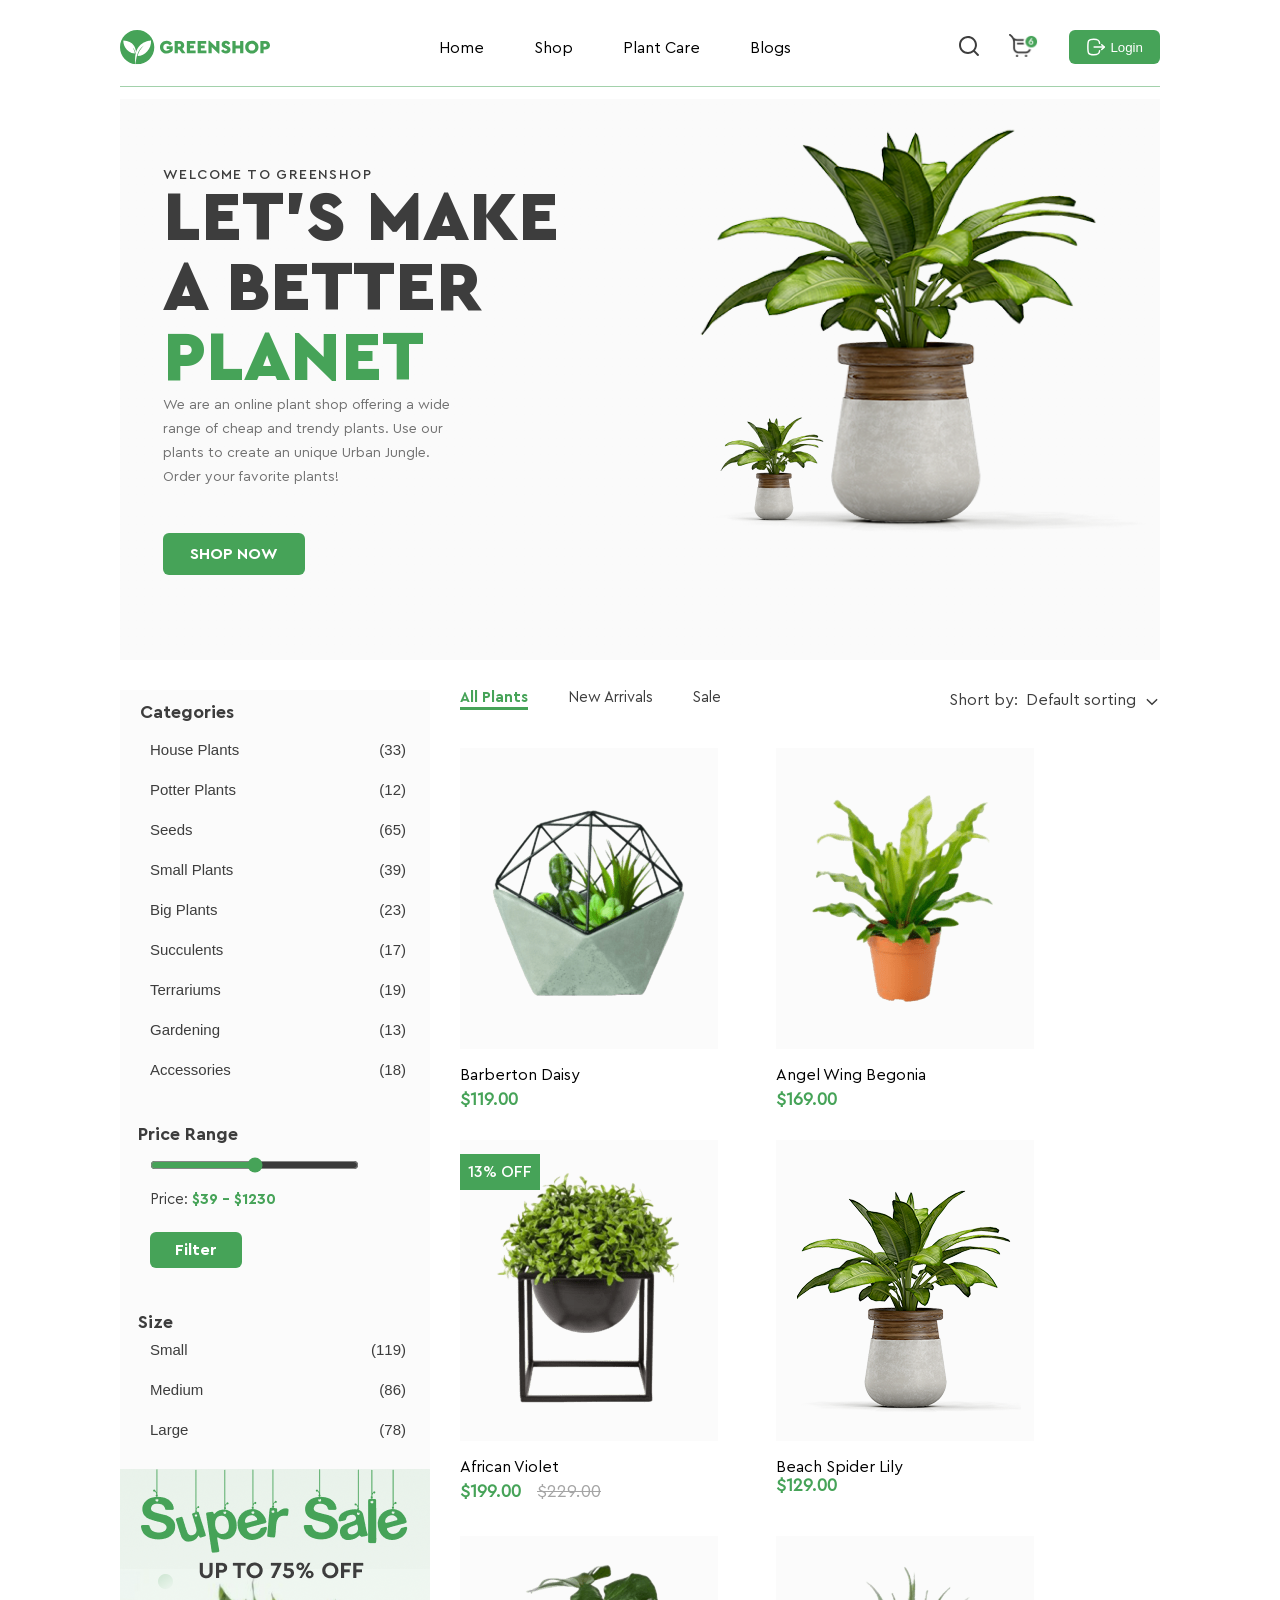
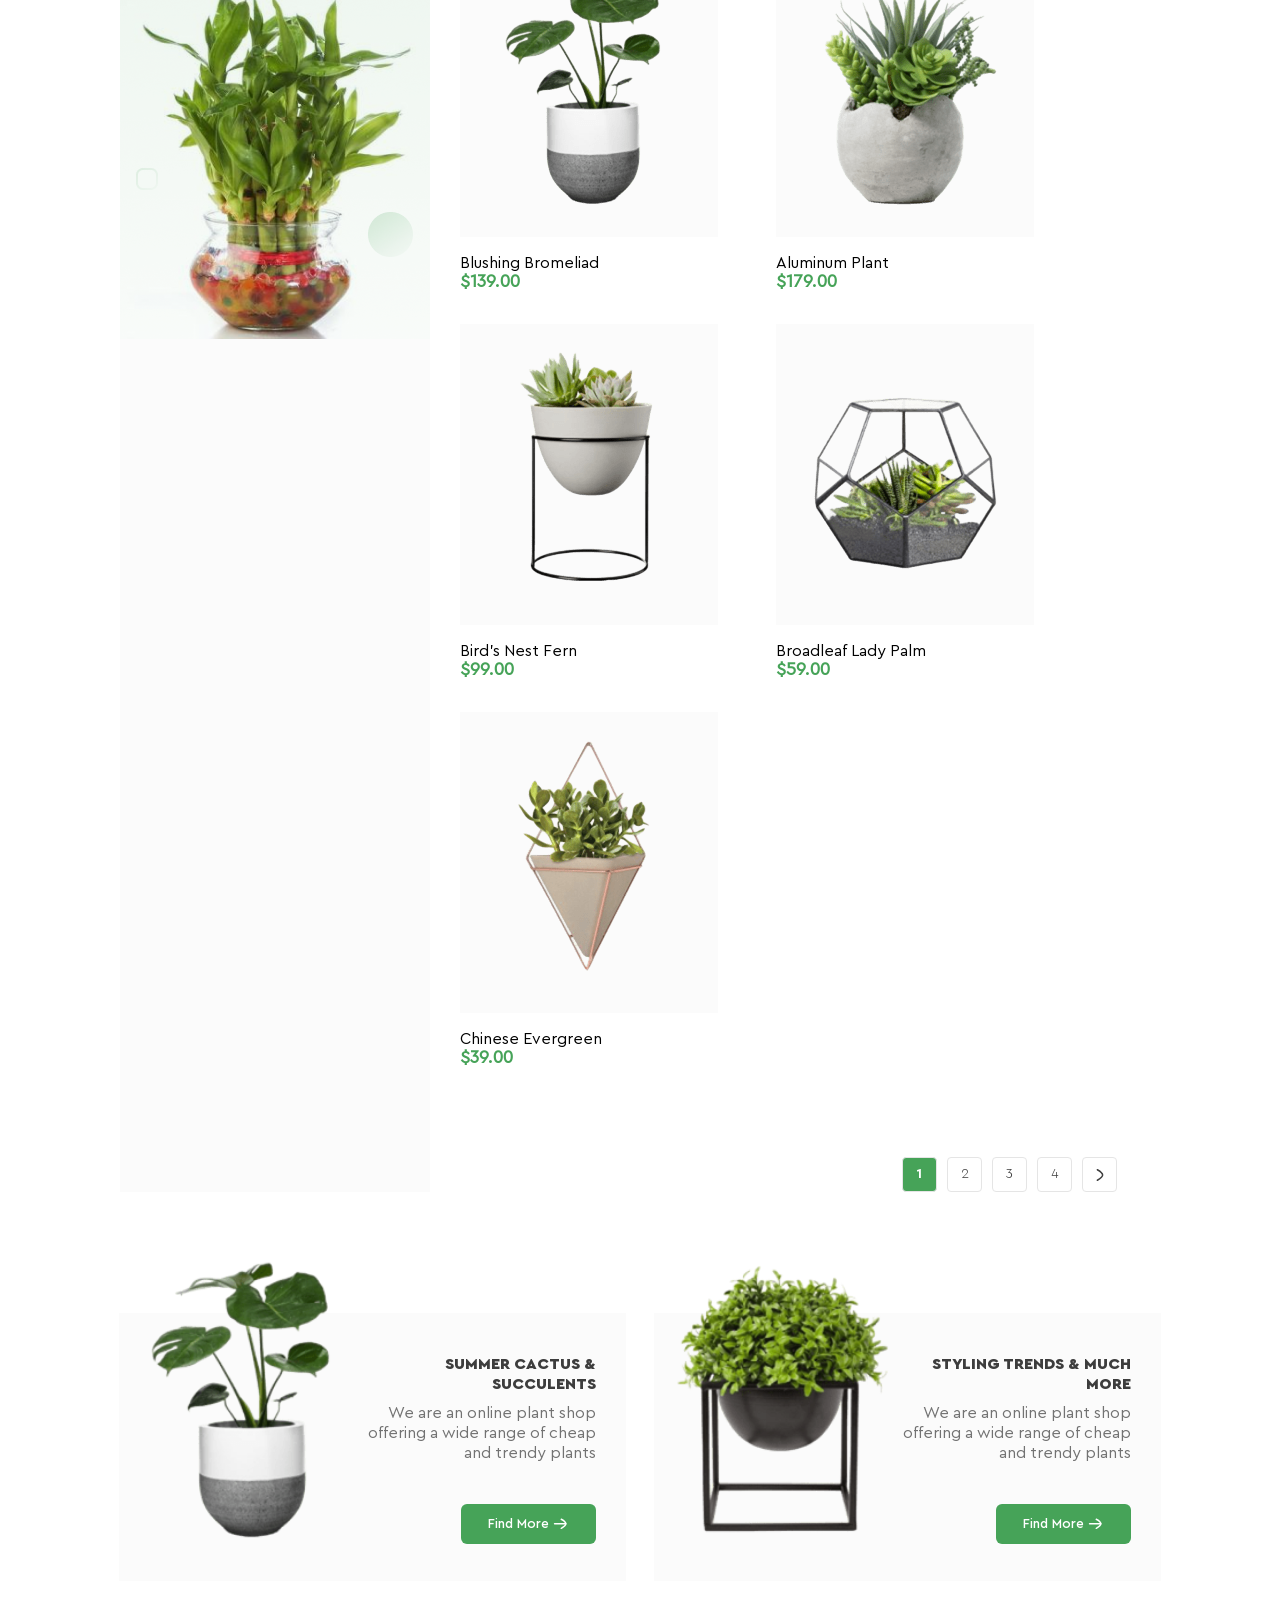
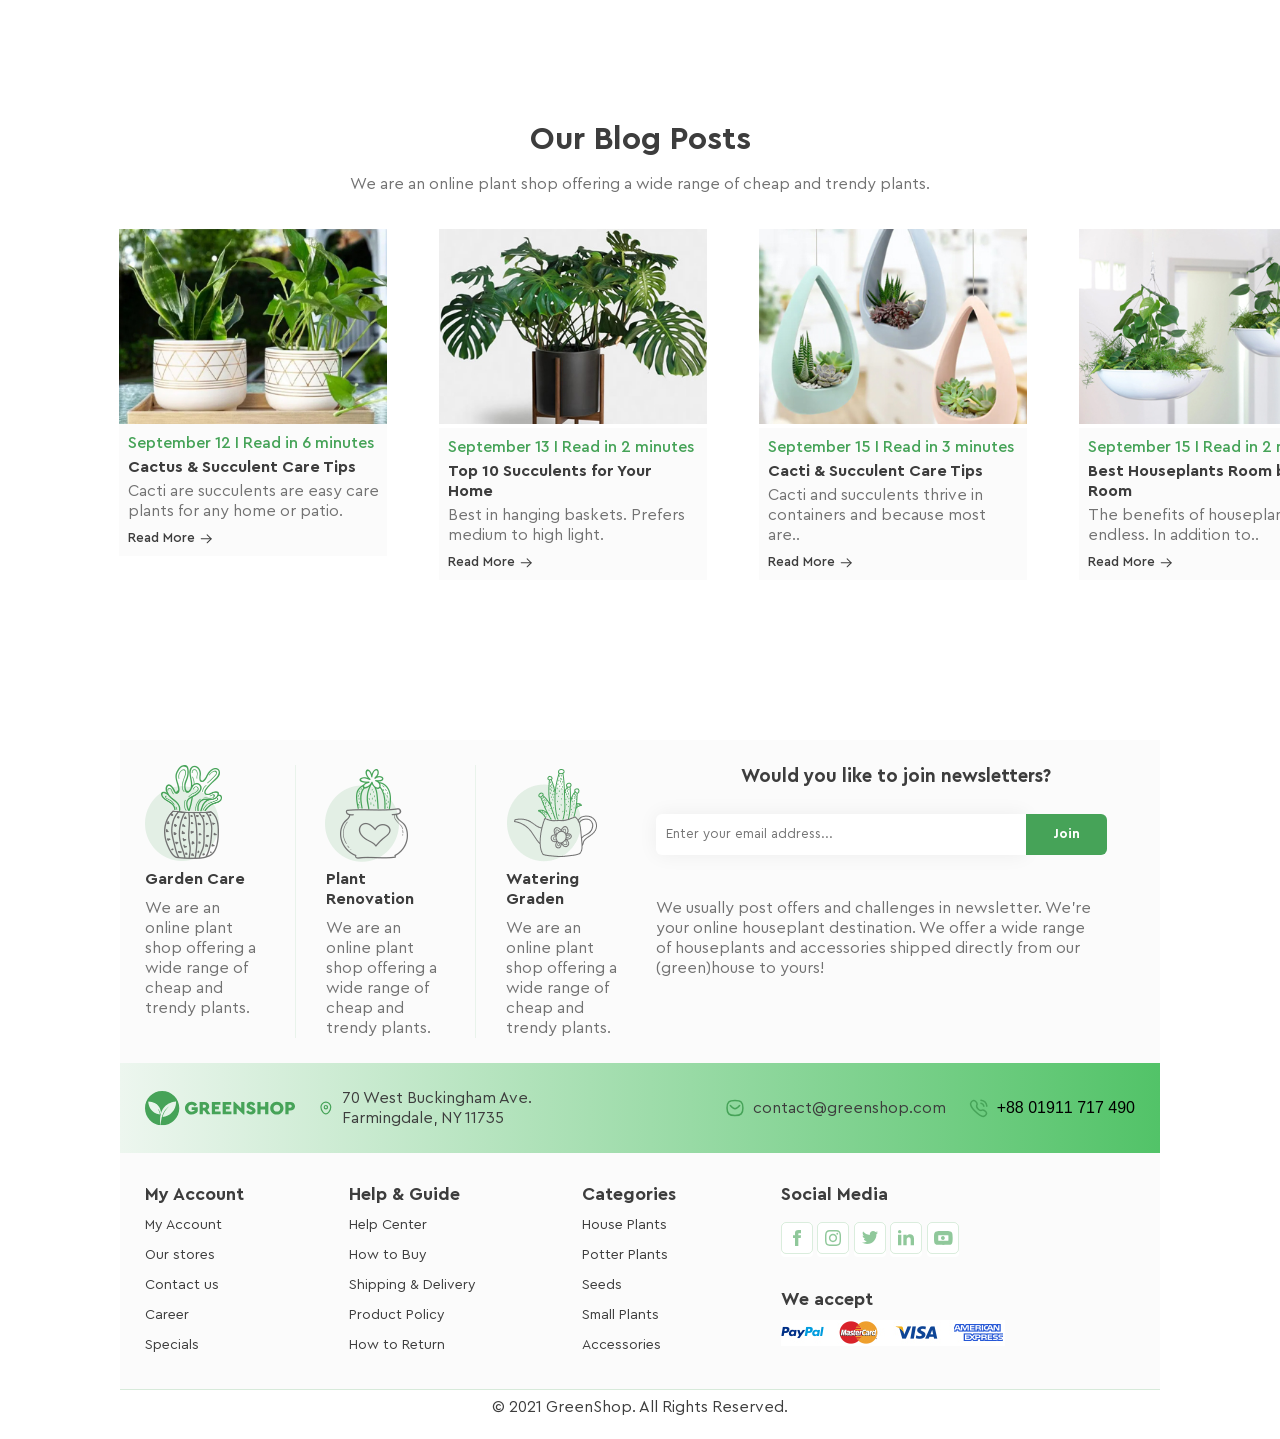
==== commit 501b1b2a: "hw7" ====
--- a/index.html
+++ b/index.html
@@ -103,38 +103,58 @@
           </li>
           <li class="menuListItem">Blogs</li>
         </ul>
-        <button class="headerBtn">
-          <svg
-            xmlns="http://www.w3.org/2000/svg"
-            width="20"
-            height="20"
-            viewBox="0 0 20 20"
-            fill="none"
-          >
-            <path
-              d="M18.1592 10.1007H8.125"
-              stroke="white"
-              stroke-width="1.5"
-              stroke-linecap="round"
-              stroke-linejoin="round"
-            />
-            <path
-              d="M15.7205 7.6709L18.1605 10.1009L15.7205 12.5309"
-              stroke="white"
-              stroke-width="1.5"
-              stroke-linecap="round"
-              stroke-linejoin="round"
-            />
-            <path
-              d="M13.6333 6.35817C13.3583 3.37484 12.2416 2.2915 7.79997 2.2915C1.88247 2.2915 1.88247 4.2165 1.88247 9.99984C1.88247 15.7832 1.88247 17.7082 7.79997 17.7082C12.2416 17.7082 13.3583 16.6248 13.6333 13.6415"
-              stroke="white"
-              stroke-width="1.5"
-              stroke-linecap="round"
-              stroke-linejoin="round"
-            />
-          </svg>
-          Login
-        </button>
+        <div class="poisklog">
+          <button class="lypa">
+            <svg
+              xmlns="http://www.w3.org/2000/svg"
+              width="20"
+              height="20"
+              viewBox="0 0 20 20"
+              fill="none"
+            >
+              <path
+                d="M14.5726 16.0029C10.5755 19.1865 4.988 18.3056 2.02842 14.6542C-0.828088 11.129 -0.64944 6.04347 2.44943 2.82482C5.65137 -0.500594 10.6854 -0.944524 14.3346 1.78337C15.642 2.76051 16.6183 4.00364 17.2542 5.50838C17.8938 7.02186 18.0881 8.59654 17.8663 10.2205C17.6452 11.837 17 13.2775 15.9499 14.6217C16.0349 14.6773 16.1255 14.7173 16.1904 14.7822C17.3448 15.9311 18.4947 17.0843 19.6491 18.2331C19.9227 18.5054 20.0589 18.8225 19.9776 19.2047C19.8165 19.9651 18.9107 20.2586 18.3298 19.7366C18.0575 19.4925 17.807 19.2234 17.5484 18.9649C16.6002 18.0177 15.6526 17.0699 14.7044 16.1227C14.665 16.0853 14.6238 16.0503 14.5726 16.0029ZM15.9605 8.98677C15.9705 5.12689 12.8529 2.00627 8.98261 2.00065C5.12292 1.99503 2.00781 5.09068 1.99094 8.94806C1.97408 12.8173 5.08544 15.9467 8.96762 15.9648C12.8117 15.9829 15.9505 12.8504 15.9605 8.98677Z"
+                fill="#3D3D3D"
+              />
+            </svg>
+          </button>
+          <button class="korzinka">
+            <img src="./img/korzinka.png" class="löl" />
+          </button>
+          <button class="headerBtn" id="loginBtn">
+            <svg
+              xmlns="http://www.w3.org/2000/svg"
+              width="20"
+              height="20"
+              viewBox="0 0 20 20"
+              fill="none"
+            >
+              <path
+                d="M18.1592 10.1007H8.125"
+                stroke="white"
+                stroke-width="1.5"
+                stroke-linecap="round"
+                stroke-linejoin="round"
+              />
+              <path
+                d="M15.7205 7.6709L18.1605 10.1009L15.7205 12.5309"
+                stroke="white"
+                stroke-width="1.5"
+                stroke-linecap="round"
+                stroke-linejoin="round"
+              />
+              <path
+                d="M13.6333 6.35817C13.3583 3.37484 12.2416 2.2915 7.79997 2.2915C1.88247 2.2915 1.88247 4.2165 1.88247 9.99984C1.88247 15.7832 1.88247 17.7082 7.79997 17.7082C12.2416 17.7082 13.3583 16.6248 13.6333 13.6415"
+                stroke="white"
+                stroke-width="1.5"
+                stroke-linecap="round"
+                stroke-linejoin="round"
+              />
+            </svg>
+            Login
+          </button>
+          <div id="loader" class="loader"></div>
+        </div>
       </div>
       <div class="container2">
         <div class="text">
@@ -156,19 +176,141 @@
       <div class="container3">
         <div class="sidebar">
           <h3 class="h1">Categories</h3>
-          <ul class="MenuList1">
-            <li class="MenuList1 active">House Plants</li>
-            <li class="MenuList1">Potter Plants</li>
-            <li class="MenuList1">Seeds</li>
-            <li class="MenuList1">Small Plants</li>
-            <li class="MenuList1">Big Plants</li>
-            <li class="MenuList1">Succulents</li>
-            <li class="MenuList1">Trerrariums</li>
-            <li class="MenuList1">Gardening</li>
-            <li class="MenuList1">Accessories</li>
-          </ul>
-          <div>
-            <img src="./img/SALE.png" class="SALE" />
+          <div class="pedrik">
+            <label class="messi10">
+              <input
+                type="radio"
+                name="category"
+                value="house"
+                class="radio-hidden"
+              />
+              <span class="cr10">House Plants</span>
+              <span class="sp10">(33)</span>
+            </label>
+            <label class="messi11">
+              <input
+                type="radio"
+                name="category"
+                value="potter"
+                class="radio-hidden"
+              />
+              <span class="cr11">Potter Plants</span>
+              <span class="sp11">(12)</span>
+            </label>
+            <label class="messi12">
+              <input
+                type="radio"
+                name="category"
+                value="seeds"
+                class="radio-hidden"
+              />
+              <span class="cr12">Seeds</span>
+              <span class="sp12">(65)</span>
+            </label>
+            <label class="messi13">
+              <input
+                type="radio"
+                name="category"
+                value="small"
+                class="radio-hidden"
+              />
+              <span class="cr13">Small Plants</span>
+              <span class="sp13">(39)</span>
+            </label>
+            <label class="messi14">
+              <input
+                type="radio"
+                name="category"
+                value="big"
+                class="radio-hidden"
+              />
+              <span class="cr14">Big Plants</span>
+              <span class="sp14">(23)</span>
+            </label>
+            <label class="messi15">
+              <input
+                type="radio"
+                name="category"
+                value="succulents"
+                class="radio-hidden"
+              />
+              <span class="cr15">Succulents</span>
+              <span class="sp15">(17)</span>
+            </label>
+            <label class="messi16">
+              <input
+                type="radio"
+                name="category"
+                value="terrariums"
+                class="radio-hidden"
+              />
+              <span class="cr16">Terrariums</span>
+              <span class="sp16">(19)</span>
+            </label>
+            <label class="messi17">
+              <input
+                type="radio"
+                name="category"
+                value="gardening"
+                class="radio-hidden"
+              />
+              <span class="cr17">Gardening</span>
+              <span class="sp17">(13)</span>
+            </label>
+            <label class="messi18">
+              <input
+                type="radio"
+                name="category"
+                value="accessories"
+                class="radio-hidden"
+              />
+              <span class="cr18">Accessories</span>
+              <span class="sp18">(18)</span>
+            </label>
+          </div>
+          <div class="pricecolor">
+            <p class="range">Price Range</p>
+            <input type="range" class="rangik" />
+            <p class="colorprice">
+              Price: <span class="colorit">$39 - $1230 </span>
+            </p>
+            <button class="filtryi">Filter</button>
+          </div>
+          <p class="razmer">Size</p>
+          <div class="barca">
+            <label class="messi1">
+              <input
+                type="radio"
+                name="size"
+                value="small"
+                class="radio-hidden"
+              />
+              <span class="smallik2">Small</span>
+              <span class="p199">(119)</span>
+            </label>
+            <label class="messi2">
+              <input
+                type="radio"
+                name="size"
+                value="medium"
+                class="radio-hidden"
+              />
+              <span class="smallik3">Medium</span>
+              <span class="p86">(86)</span>
+            </label>
+            <label class="messi3">
+              <input
+                type="radio"
+                name="size"
+                value="large"
+                class="radio-hidden"
+              />
+              <span class="smallik1">Large</span>
+              <span class="p78">(78)</span>
+            </label>
+            <div class="fotka999">
+              <img src="./img/SALE.png" class="SALE" />
+            </div>
           </div>
         </div>
         <div class="container4">
@@ -190,7 +332,7 @@
             <div class="superogromniupenis">
               <img src="./img/plant1.png" class="plants1" />
               <span class="Plintys">Barberton Daisy</span>
-              <span class="activator">$119.00</span>
+              <p class="activator">$119.00</p>
               <div class="home3">
                 <ul class="pokypki">
                   <li class="pokypki">
@@ -260,7 +402,7 @@
             <div class="superogromniupenis">
               <img src="./img/plant2.png" class="plants2" />
               <span class="Plintys">Angel Wing Begonia</span>
-              <span class="activator">$169.00</span>
+              <p class="activator">$169.00</p>
               <div class="home3">
                 <ul class="pokypki">
                   <li class="pokypki">
@@ -1422,5 +1564,10 @@
         </div>
       </div>
     </div>
+    <script>
+      document.getElementById("loginBtn").addEventListener("click", () => {
+        window.location.href = "./register.html";
+      });
+    </script>
   </body>
 </html>
--- a/styles/style.css
+++ b/styles/style.css
@@ -1,3 +1,4 @@
+@charset "UTF-8";
 * {
   font-family: "CeraPro", sans-serif;
 }
@@ -23,6 +24,8 @@
   padding: 8px 0 25px;
   border-bottom: 3px solid transparent;
   font-family: "Cera Pro Regular";
+  transition: 0.3s;
+  cursor: pointer;
 }
 
 li.menuListItem:hover {
@@ -40,6 +43,20 @@
   border-radius: 6px;
   background: #46a358;
   font-weight: 500;
+  cursor: pointer;
+}
+
+button.headerBtn:active {
+  border: none;
+  display: flex;
+  align-items: center;
+  color: #fff;
+  gap: 4px;
+  padding: 7px 17px;
+  border-radius: 6px;
+  background: #4fc867;
+  font-weight: 500;
+  cursor: pointer;
 }
 
 .container2 {
@@ -105,6 +122,24 @@
   font-weight: 700;
   line-height: 20px; /* 125% */
   text-transform: uppercase;
+  cursor: pointer;
+}
+
+button.button2:active {
+  margin-top: 44px;
+  border: none;
+  align-items: center;
+  padding: 11px 27px;
+  border-radius: 6px;
+  background: #46a358;
+  color: #fff;
+  font-family: "Cera Pro Bold";
+  font-size: 16px;
+  font-weight: 700;
+  line-height: 20px; /* 125% */
+  text-transform: uppercase;
+  cursor: pointer;
+  background: #4fc867;
 }
 
 .foto {
@@ -135,7 +170,7 @@
   display: flex;
   flex-direction: column;
   padding: 0 10px 0 30px;
-  margin-bottom: 377px;
+  margin-bottom: 29px;
 }
 
 .MenuList1 {
@@ -145,6 +180,87 @@
   font-style: normal;
   font-weight: 400;
   line-height: 40px;
+  cursor: pointer;
+}
+
+.MenuList2 {
+  color: #3d3d3d;
+  font-family: "Cera Pro Regular";
+  font-size: 15px;
+  font-style: normal;
+  font-weight: 400;
+  line-height: 40px;
+  cursor: pointer;
+}
+
+.MenuList3 {
+  color: #3d3d3d;
+  font-family: "Cera Pro Regular";
+  font-size: 15px;
+  font-style: normal;
+  font-weight: 400;
+  line-height: 40px;
+  cursor: pointer;
+}
+
+.MenuList4 {
+  color: #3d3d3d;
+  font-family: "Cera Pro Regular";
+  font-size: 15px;
+  font-style: normal;
+  font-weight: 400;
+  line-height: 40px;
+  cursor: pointer;
+}
+
+.MenuList5 {
+  color: #3d3d3d;
+  font-family: "Cera Pro Regular";
+  font-size: 15px;
+  font-style: normal;
+  font-weight: 400;
+  line-height: 40px;
+  cursor: pointer;
+}
+
+.MenuList6 {
+  color: #3d3d3d;
+  font-family: "Cera Pro Regular";
+  font-size: 15px;
+  font-style: normal;
+  font-weight: 400;
+  line-height: 40px;
+  cursor: pointer;
+}
+
+.MenuList7 {
+  color: #3d3d3d;
+  font-family: "Cera Pro Regular";
+  font-size: 15px;
+  font-style: normal;
+  font-weight: 400;
+  line-height: 40px;
+  cursor: pointer;
+}
+
+.MenuList8 {
+  color: #3d3d3d;
+  font-family: "Cera Pro Regular";
+  font-size: 15px;
+  font-style: normal;
+  font-weight: 400;
+  line-height: 40px;
+  cursor: pointer;
+}
+
+.MenuList9 {
+  color: #3d3d3d;
+  font-family: "Cera Pro Regular";
+  font-size: 15px;
+  font-style: normal;
+  font-weight: 400;
+  line-height: 40px;
+  cursor: pointer;
 }
 
 .MenuList1.active {
@@ -168,6 +284,7 @@
 ul.menuLIst {
   display: flex;
   gap: 40px;
+  cursor: pointer;
 }
 
 li.menuLIst {
@@ -196,6 +313,7 @@
   gap: 8px;
   font-family: "Cera Pro Regular";
   color: #3d3d3d;
+  cursor: pointer;
 }
 
 .strelka {
@@ -217,12 +335,14 @@
   border-top: 1px solid transparent;
   padding: 31px 4px 19px;
   background: #fbfbfb;
+  transition: 0.3s;
 }
 
 .plants2 {
   border-top: 1px solid transparent;
   padding: 25px 4px;
   background: #fbfbfb;
+  transition: 0.3s;
 }
 
 .plants3 {
@@ -230,42 +350,49 @@
   position: relative;
   padding: 24px 4px 26px;
   background: #fbfbfb;
+  transition: 0.3s;
 }
 
 .plants4 {
   border-top: 1px solid transparent;
   padding: 6px 13px 8px 21px;
   background: #fbfbfb;
+  transition: 0.3s;
 }
 
 .plants5 {
   border-top: 1px solid transparent;
   padding: 23px 4px 27px;
   background: #fbfbfb;
+  transition: 0.3s;
 }
 
 .plants6 {
   border-top: 1px solid transparent;
   padding: 23px 4px 27px;
   background: #fbfbfb;
+  transition: 0.3s;
 }
 
 .plants7 {
   border-top: 1px solid transparent;
   padding: 18px 4px 32px;
   background: #fbfbfb;
+  transition: 0.3s;
 }
 
 .plants8 {
   border-top: 1px solid transparent;
   padding: 28px 4px 22px;
   background: #fbfbfb;
+  transition: 0.3s;
 }
 
 .plants9 {
   border-top: 1px solid transparent;
   padding: 19px 4px 31px;
   background: #fbfbfb;
+  transition: 0.3s;
 }
 
 .Plintys {
@@ -273,6 +400,7 @@
   flex-direction: column;
   margin-top: 12px;
   font-family: "Cera Pro Regular";
+  cursor: pointer;
 }
 
 .activator {
@@ -282,7 +410,8 @@
   font-style: normal;
   font-weight: 700;
   line-height: 16px; /* 88.889% */
-  margin-top: 6px;
+  padding-top: 6px;
+  cursor: pointer;
 }
 
 .box {
@@ -329,6 +458,9 @@
 
 li.memnuLISt {
   font-family: "Cera Pro Regular";
+  transition: 0.3s;
+  cursor: pointer;
+  transition: 0.3s;
 }
 
 .menuList > li:hover > ul {
@@ -340,6 +472,7 @@
 .sublist {
   position: absolute;
   display: none;
+  transition: 0.3s;
 }
 
 .sublist li {
@@ -348,6 +481,7 @@
   color: #3d3d3d;
   font-family: "Cera Pro Regular";
   font-weight: 400;
+  transition: 0.3s;
 }
 
 .ming {
@@ -355,12 +489,14 @@
   align-items: baseline;
   position: relative;
   gap: 88.97px;
+  transition: 0.3s;
 }
 
 .ming:hover {
   background: #1a712a;
   color: #fff;
   font-family: "Cera Pro Bold";
+  cursor: pointer;
 }
 
 .sublist li.ming:hover .tvar {
@@ -370,6 +506,7 @@
 
 .tvar {
   margin-right: 17px;
+  transition: 0.3s;
 }
 
 .pdf {
@@ -379,6 +516,7 @@
   top: -300%;
   left: 100%;
   z-index: 1;
+  transition: 0.3s;
 }
 
 .sublist li.ming:hover .pdf {
@@ -389,6 +527,7 @@
 .pdf li {
   padding: 8px 0 8px 14px;
   width: 200%;
+  transition: 0.3s;
 }
 
 .container67 {
@@ -400,14 +539,13 @@
   flex-direction: row;
   gap: 28px;
   margin-bottom: 138px;
-}
-
-.anastasia {
+  transition: 0.3s;
+}
+
+.podtopblock {
   position: relative;
   display: flex;
   background: #fbfbfb;
-  width: 586px;
-  height: 250px;
 }
 
 .p4 {
@@ -443,18 +581,29 @@
   gap: 2px;
   color: #fff;
   font-family: "Cera Pro Medium";
+  cursor: pointer;
+}
+
+.findmore:active {
+  margin-top: 36px;
+  display: flex;
+  align-items: center;
+  border: none;
+  border-radius: 6px;
+  padding: 11px 27px;
+  gap: 2px;
+  color: #fff;
+  font-family: "Cera Pro Medium";
+  cursor: pointer;
+  background: #4fc867;
 }
 
 .text2 {
   padding: 37px 30px;
+  margin-left: 200px;
   display: flex;
   flex-direction: column;
   align-items: end;
-  position: absolute;
-  top: 0;
-  right: 0;
-  z-index: 2;
-  max-width: 73%;
 }
 
 .zvetok5 {
@@ -465,12 +614,10 @@
   left: -3%;
 }
 
-.herman {
+.älarm {
   position: relative;
   display: flex;
   background: #fbfbfb;
-  width: 586px;
-  height: 250px;
 }
 
 .p6 {
@@ -506,6 +653,21 @@
   background: #46a358;
   color: #fff;
   font-family: "Cera Pro Medium";
+  cursor: pointer;
+}
+
+.findmore2:active {
+  display: flex;
+  align-items: center;
+  border: none;
+  padding: 11px 27px;
+  gap: 2px;
+  margin-top: 36px;
+  border-radius: 6px;
+  color: #fff;
+  font-family: "Cera Pro Medium";
+  cursor: pointer;
+  background: #4fc867;
 }
 
 .text3 {
@@ -513,11 +675,7 @@
   display: flex;
   flex-direction: column;
   align-items: end;
-  position: absolute;
-  top: 0;
-  right: 0;
-  z-index: 2;
-  max-width: 73%;
+  margin-left: 200px;
 }
 
 .zvetok3 {
@@ -548,8 +706,7 @@
 
 .text4 {
   background: #fbfbfb;
-  width: 268px;
-  height: 167px;
+  padding: 9px;
 }
 
 .readmore {
@@ -560,36 +717,36 @@
   font-family: "Cera Pro Medium";
   background-color: #fbfbfb;
   gap: 3px;
-  padding: 17px 9px 9px 9px;
+  margin-top: 9px;
+  transition: 0.3s;
+  cursor: pointer;
 }
 
 .p10 {
   color: #46a358;
   font-family: "Cera Pro Medium";
-  padding: 9px 9px 2px;
+  margin-bottom: 4px;
 }
 
 .p11 {
   color: #3d3d3d;
   font-family: "Cera Pro Bold";
-  padding: 2px 9px 2px;
-  max-width: 76%;
+  margin-bottom: 4px;
 }
 
 .p12 {
   color: #727272;
   font-family: "Cera Pro Regular";
-  padding: 2px 7px 9px 9px;
+  margin-right: -2px;
 }
 
 .nizofr {
-  width: 268px;
+  max-width: 268px;
 }
 
 .text5 {
   background: #fbfbfb;
-  width: 268px;
-  height: 167px;
+  padding: 9px;
 }
 
 .readmore2 {
@@ -600,41 +757,45 @@
   border: none;
   background-color: #fbfbfb;
   gap: 3px;
-  padding: 17px 9px 9px 9px;
+  margin-top: 9px;
+  transition: 0.3s;
+  cursor: pointer;
 }
 
 .p13 {
   color: #46a358;
   font-family: "Cera Pro Medium";
-  padding: 9px 9px 2px;
+  margin-bottom: 4px;
 }
 
 .p14 {
   color: #3d3d3d;
   font-family: "Cera Pro Bold";
-  padding: 2px 9px 2px;
-  max-width: 76%;
+  margin-bottom: 4px;
 }
 
 .p15 {
   color: #727272;
   font-family: "Cera Pro Regular";
-  padding: 4px 9px 5px;
 }
 
 .nizofr2 {
-  width: 268px;
+  max-width: 268px;
 }
 
 .niz1 {
   display: flex;
   gap: 52px;
+}
+
+.gf {
+  display: flex;
+  flex-direction: column;
 }
 
 .text6 {
   background: #fbfbfb;
-  width: 268px;
-  height: 167px;
+  padding: 9px;
 }
 
 .readmore3 {
@@ -645,37 +806,35 @@
   border: none;
   background-color: #fbfbfb;
   gap: 3px;
-  padding: 26px 9px 9px;
+  margin-top: 9px;
+  transition: 0.3s;
+  cursor: pointer;
 }
 
 .p16 {
   color: #46a358;
   font-family: "Cera Pro Medium";
-  padding: 9px 9px 2px;
+  margin-bottom: 4px;
 }
 
 .p17 {
   color: #3d3d3d;
   font-family: "Cera Pro Bold";
-  padding: 2px 9px 2px;
-  max-width: 71%;
+  margin-bottom: 4px;
 }
 
 .p18 {
   color: #727272;
   font-family: "Cera Pro Regular";
-  padding: 0 0 0 8px;
-  max-width: 100%;
 }
 
 .nizofr3 {
-  width: 268px;
+  max-width: 268px;
 }
 
 .text7 {
   background: #fbfbfb;
-  width: 268px;
-  height: 167px;
+  padding: 9px;
 }
 
 .readmore4 {
@@ -686,41 +845,44 @@
   border: none;
   background-color: #fbfbfb;
   gap: 3px;
-  padding: 17px 9px 9px 9px;
+  margin-top: 9px;
+  transition: 0.3s;
+  cursor: pointer;
 }
 
 .p19 {
   color: #46a358;
   font-family: "Cera Pro Medium";
-  padding: 9px 9px 2px;
+  margin-bottom: 4px;
 }
 
 .p20 {
   color: #3d3d3d;
   font-family: "Cera Pro Bold";
-  padding: 2px 9px 2px;
-  max-width: 71%;
+  margin-bottom: 4px;
+  margin-right: -1px;
 }
 
 .p21 {
   color: #727272;
   font-family: "Cera Pro Regular";
-  padding: 4px 9px 5px;
-  max-width: 100%;
 }
 
 .nizofr4 {
-  width: 268px;
+  max-width: 268px;
 }
 
 ul.pokypki {
   display: flex;
   justify-content: center;
   gap: 26px;
+  cursor: pointer;
+  transition: 0.3s;
 }
 
 .superogromniupenis {
   position: relative;
+  cursor: pointer;
 }
 
 .home3 {
@@ -732,10 +894,12 @@
 
 .home3 .pokypki svg path {
   fill: #000;
+  cursor: pointer;
 }
 
 .home3 button:hover svg path {
   fill: #46a358;
+  cursor: pointer;
 }
 
 .korzina {
@@ -747,6 +911,8 @@
   border-radius: 4px;
   width: 35px;
   height: 35px;
+  cursor: pointer;
+  transition: 0.3s;
 }
 
 .superogromniupenis:hover .home3 {
@@ -759,6 +925,7 @@
 
 .plants1:hover {
   border-top: 1px solid #46a358;
+  cursor: pointer;
 }
 
 .plants3:hover {
@@ -816,46 +983,52 @@
   font-size: 16px;
 }
 
-.read:hover .readmore {
+.gf:hover .read .readmore {
   color: #46a358;
   font-family: "Cera Pro Medium";
 }
 
 .readmor {
   fill: #3d3d3d;
-}
-
-.read:hover .readmore .readmor {
+  transition: 0.3s;
+  cursor: pointer;
+}
+
+.gf:hover .read .readmore .readmor {
   fill: #46a358;
 }
 
-.read2:hover .readmore2 {
+.niz2:hover .read2 .readmore2 {
   color: #46a358;
   font-family: "Cera Pro Medium";
 }
 
 .readmor2 {
   fill: #3d3d3d;
-}
-
-.read2:hover .readmore2 .readmor {
+  transition: 0.3s;
+  cursor: pointer;
+}
+
+.niz2:hover .read2 .readmore2 .readmor {
   fill: #46a358;
 }
 
-.read3:hover .readmore3 {
+.niz3:hover .read3 .readmore3 {
   color: #46a358;
   font-family: "Cera Pro Medium";
 }
 
 .readmor3 {
   fill: #3d3d3d;
-}
-
-.read3:hover .readmore3 .readmor {
+  transition: 0.3s;
+  cursor: pointer;
+}
+
+.niz3:hover .read3 .readmore3 .readmor {
   fill: #46a358;
 }
 
-.read4:hover .readmore4 {
+.niz4:hover .read4 .readmore4 {
   color: #46a358;
   font-family: "Cera Pro Medium";
 }
@@ -864,7 +1037,7 @@
   fill: #3d3d3d;
 }
 
-.read4:hover .readmore4 .readmor {
+.niz4:hover .read4 .readmore4 .readmor {
   fill: #46a358;
 }
 
@@ -874,33 +1047,20 @@
 
 .boxsik {
   background: #fbfbfb;
-  padding: 45px 25px;
+  padding: 25px 25px;
   display: flex;
   gap: 30px;
 }
 
 .koks {
-  position: relative;
-}
-
-.ebali1 {
-  position: relative;
-}
-
-.ebali2 {
-  position: absolute;
-  top: 23px;
-  left: 22px;
-}
-
-.ebali3 {
-  position: absolute;
-  top: -22px;
-  left: 20px;
+  background-image: url(../img/kaktys.png);
+  background-repeat: no-repeat;
+  background-size: 77px;
+  background-position: top left;
 }
 
 .p22 {
-  margin-top: 15px;
+  margin-top: 104px;
   margin-bottom: 9px;
   color: #3d3d3d;
   font-family: "Cera Pro Bold";
@@ -909,35 +1069,21 @@
 .p23 {
   color: #727272;
   font-family: "Cera Pro Regular";
-  max-width: 89%;
 }
 
 .koks2 {
-  position: relative;
+  background-image: url(../img/kaktus2.png);
+  background-repeat: no-repeat;
+  background-size: 83px;
+  background-position: 29px 4px;
   padding-left: 30px;
   padding-right: 30px;
   border-left: 1px solid rgba(70, 163, 88, 0.1);
   border-right: 1px solid rgba(70, 163, 88, 0.1);
 }
 
-.ebali4 {
-  position: relative;
-}
-
-.ebali5 {
-  position: absolute;
-  top: 20px;
-  left: 45px;
-}
-
-.ebali6 {
-  position: absolute;
-  top: -19px;
-  left: 61px;
-}
-
 .p24 {
-  margin-top: 15px;
+  margin-top: 104px;
   margin-bottom: 9px;
   color: #3d3d3d;
   font-family: "Cera Pro Bold";
@@ -946,31 +1092,17 @@
 .p25 {
   color: #727272;
   font-family: "Cera Pro Regular";
-  max-width: 89%;
 }
 
 .koks3 {
-  position: relative;
-}
-
-.ebali7 {
-  position: relative;
-}
-
-.ebali8 {
-  position: absolute;
-  top: 34px;
-  left: 5px;
-}
-
-.ebali9 {
-  position: absolute;
-  top: -13px;
-  left: 29px;
+  background-image: url(../img/kaktus3.png);
+  background-repeat: no-repeat;
+  background-size: 90px;
+  background-position: 1px 4px;
 }
 
 .p26 {
-  margin-top: 15px;
+  margin-top: 104px;
   margin-bottom: 9px;
   color: #3d3d3d;
   font-family: "Cera Pro Bold";
@@ -979,18 +1111,20 @@
 .p27 {
   color: #727272;
   font-family: "Cera Pro Regular";
-  max-width: 89%;
 }
 
 .p28 {
   color: #3d3d3d;
   font-family: "Cera Pro Bold";
   padding-bottom: 25px;
+  display: flex;
+  justify-content: center;
 }
 
 .epta {
-  border: none;
-  padding: 12px 86px 12px 11px;
+  padding-left: 10px;
+  border: none;
+  min-width: 370px;
   color: #acacac;
   font-family: "Cera Pro Regular";
   border-radius: 6px 0 0 6px;
@@ -999,7 +1133,8 @@
 }
 
 .Join {
-  padding: 12px 25px;
+  margin-right: 28px;
+  padding: 12px 27px;
   border: none;
   border-radius: 0 6px 6px 0;
   background: #46a358;
@@ -1007,18 +1142,33 @@
   font-family: "Cera Pro Bold";
   border-radius: 0 6px 6px 0;
   background: #46a358;
+  cursor: pointer;
+}
+
+.Join:active {
+  margin-right: 28px;
+  padding: 12px 27px;
+  border: none;
+  border-radius: 0 6px 6px 0;
+  color: #fff;
+  font-family: "Cera Pro Bold";
+  border-radius: 0 6px 6px 0;
+  cursor: pointer;
+  background: #4fc867;
 }
 
 .int {
-  padding-bottom: 35px;
-  align-items: center;
-  display: flex;
+  padding-bottom: 43px;
+  align-items: center;
+  display: flex;
+  align-items: stretch;
+  justify-content: space-between;
 }
 
 .p29 {
   color: #727272;
   font-family: "Cera Pro Regular";
-  max-width: 99%;
+  margin-right: 33px;
 }
 
 .gradient {
@@ -1060,20 +1210,9 @@
 .vse {
   background: #fbfbfb;
   display: flex;
+  justify-content: space-between;
   padding: 33px 155px 29px 25px;
   border-bottom: 1px solid rgba(70, 163, 88, 0.2);
-}
-
-.lakosta {
-  margin-right: 164px;
-}
-
-.lakosta2 {
-  margin-right: 129px;
-}
-
-.lakosta3 {
-  margin-right: 173px;
 }
 
 .mya {
@@ -1093,6 +1232,7 @@
   font-style: normal;
   font-weight: 400;
   line-height: 30px; /* 214.286% */
+  cursor: pointer;
 }
 
 .mya3 {
@@ -1102,6 +1242,7 @@
   font-style: normal;
   font-weight: 400;
   line-height: 30px; /* 214.286% */
+  cursor: pointer;
 }
 
 .mya4 {
@@ -1111,6 +1252,7 @@
   font-style: normal;
   font-weight: 400;
   line-height: 30px; /* 214.286% */
+  cursor: pointer;
 }
 
 .mya5 {
@@ -1120,6 +1262,7 @@
   font-style: normal;
   font-weight: 400;
   line-height: 30px; /* 214.286% */
+  cursor: pointer;
 }
 
 .mya6 {
@@ -1129,6 +1272,7 @@
   font-style: normal;
   font-weight: 400;
   line-height: 30px; /* 214.286% */
+  cursor: pointer;
 }
 
 .mya7 {
@@ -1148,6 +1292,7 @@
   font-style: normal;
   font-weight: 400;
   line-height: 30px; /* 214.286% */
+  cursor: pointer;
 }
 
 .mya9 {
@@ -1157,6 +1302,7 @@
   font-style: normal;
   font-weight: 400;
   line-height: 30px; /* 214.286% */
+  cursor: pointer;
 }
 
 .mya10 {
@@ -1166,6 +1312,7 @@
   font-style: normal;
   font-weight: 400;
   line-height: 30px; /* 214.286% */
+  cursor: pointer;
 }
 
 .mya11 {
@@ -1175,6 +1322,7 @@
   font-style: normal;
   font-weight: 400;
   line-height: 30px; /* 214.286% */
+  cursor: pointer;
 }
 
 .mya12 {
@@ -1184,6 +1332,7 @@
   font-style: normal;
   font-weight: 400;
   line-height: 30px; /* 214.286% */
+  cursor: pointer;
 }
 
 .mya13 {
@@ -1194,6 +1343,7 @@
   font-style: normal;
   font-weight: 700;
   line-height: 16px; /* 88.889% */
+  cursor: pointer;
 }
 
 .mya14 {
@@ -1203,6 +1353,7 @@
   font-style: normal;
   font-weight: 400;
   line-height: 30px; /* 214.286% */
+  cursor: pointer;
 }
 
 .mya15 {
@@ -1212,6 +1363,7 @@
   font-style: normal;
   font-weight: 400;
   line-height: 30px; /* 214.286% */
+  cursor: pointer;
 }
 
 .mya16 {
@@ -1221,6 +1373,7 @@
   font-style: normal;
   font-weight: 400;
   line-height: 30px; /* 214.286% */
+  cursor: pointer;
 }
 
 .mya17 {
@@ -1230,6 +1383,7 @@
   font-style: normal;
   font-weight: 400;
   line-height: 30px; /* 214.286% */
+  cursor: pointer;
 }
 
 .mya18 {
@@ -1239,6 +1393,7 @@
   font-style: normal;
   font-weight: 400;
   line-height: 30px; /* 214.286% */
+  cursor: pointer;
 }
 
 .lyi {
@@ -1246,6 +1401,7 @@
   border: none;
   background-color: #fff;
   border-radius: 4px;
+  cursor: pointer;
 }
 
 .mya19 {
@@ -1276,4 +1432,467 @@
   justify-content: center;
   color: #3d3d3d;
   font-family: "Cera Pro Regular";
-}
+} /*# sourceMappingURL=style.css.map */
+
+.poisklog {
+  display: flex;
+  align-items: center;
+  gap: 30px;
+}
+
+.lypa {
+  border: none;
+  background-color: #fff;
+  cursor: pointer;
+}
+
+.korzinka {
+  border: none;
+  background-color: #fff;
+  cursor: pointer;
+}
+
+.löl {
+  border: none;
+  background-color: #fff;
+  width: 30px;
+  cursor: pointer;
+}
+
+.rangik {
+  margin-left: 30px;
+  width: 209px;
+  cursor: grab;
+  accent-color: #46a358;
+}
+
+.range {
+  padding-left: 18px;
+  color: #3d3d3d;
+  font-family: "Cera Pro Bold";
+  font-size: 18px;
+  font-weight: 700;
+  line-height: 16px; /* 88.889% */
+  margin-bottom: 15px;
+}
+
+.colorprice {
+  padding-left: 30px;
+  margin-top: 15px;
+  color: #3d3d3d;
+  font-family: "Cera Pro Regular";
+  font-size: 15px;
+  font-weight: 400;
+  line-height: 16px; /* 106.667% */
+}
+
+.colorit {
+  color: #46a358;
+  font-family: "Cera Pro Bold";
+  font-size: 15px;
+  font-weight: 700;
+  line-height: 16px;
+}
+
+.filtryi {
+  margin: 24px 0 46px 30px;
+  padding: 8px 25px;
+  border-radius: 6px;
+  background: #46a358;
+  color: #fff;
+  font-family: "Cera Pro Bold";
+  font-size: 16px;
+  font-weight: 700;
+  line-height: 20px; /* 125% */
+  border: none;
+  cursor: pointer;
+}
+
+.razmer {
+  padding-left: 18px;
+  color: #3d3d3d;
+  font-family: "Cera Pro Bold";
+  font-size: 18px;
+  font-weight: 700;
+  line-height: 16px; /* 88.889% */
+}
+
+.messi1,
+.messi2,
+.messi3 {
+  display: flex;
+  justify-content: space-between;
+  padding: 0 24px 0 30px;
+  color: #3d3d3d;
+  font-family: "Cera Pro Regular";
+  font-size: 15px;
+  font-weight: 400;
+  line-height: 40px; /* 266.667% */
+}
+
+.messi3 {
+  margin-bottom: 19px;
+}
+
+ul.MenuList11 {
+  cursor: pointer;
+  padding-right: 24px;
+  color: #3d3d3d;
+  font-family: "Cera Pro Regular";
+  font-size: 15px;
+  font-style: normal;
+  font-weight: 400;
+  line-height: 40px;
+}
+
+.regcontainer {
+  display: flex;
+  flex-direction: column;
+  max-width: 500px;
+  margin: auto;
+  background-color: #fbfbfb;
+}
+
+.lines {
+  height: 10px;
+  background-color: #46a358;
+}
+
+.regheader {
+  display: flex;
+  justify-content: end;
+  margin: 13px 13px 21px 0;
+}
+
+.regkrest {
+  border: none;
+  background-color: #fbfbfb;
+}
+
+.regtext {
+  display: flex;
+  justify-content: center;
+  gap: 12px;
+  margin-bottom: 40px;
+}
+
+.logreg {
+  color: #3d3d3d;
+  font-family: "Cera Pro Medium";
+  font-size: 20px;
+  font-weight: 500;
+  line-height: 16px; /* 80% */
+}
+
+.regreg {
+  color: #46a358;
+  font-family: "Cera Pro Medium";
+  font-size: 20px;
+  font-weight: 500;
+  line-height: 16px; /* 80% */
+}
+
+.reginput {
+  display: flex;
+  flex-direction: column;
+  justify-content: center;
+  align-items: center;
+  gap: 16px;
+}
+
+.regenter {
+  color: #3d3d3d;
+  font-family: "Cera Pro Regular";
+  font-size: 13px;
+  font-weight: 400;
+  line-height: 16px; /* 123.077% */
+  margin-right: 43px;
+}
+
+.user {
+  padding: 12px 14px;
+  color: #a5a5a5;
+  font-family: "Cera Pro Regular";
+  font-size: 14px;
+  font-weight: 400;
+  line-height: 16px; /* 114.286% */
+  border-radius: 5px;
+  border: 1px solid #eaeaea;
+  min-width: 300px;
+}
+
+.email {
+  padding: 12px 14px;
+  color: #a5a5a5;
+  font-family: "Cera Pro Regular";
+  font-size: 14px;
+  font-weight: 400;
+  line-height: 16px; /* 114.286% */
+  border-radius: 5px;
+  border: 1px solid #eaeaea;
+  min-width: 300px;
+}
+
+.pass {
+  padding: 12px 14px;
+  color: #a5a5a5;
+  font-family: "Cera Pro Regular";
+  font-size: 14px;
+  font-weight: 400;
+  line-height: 16px; /* 114.286% */
+  border-radius: 5px;
+  /* border: 1px solid #eaeaea; */
+  border: none;
+  min-width: 268px;
+}
+
+.inputoko {
+  border-radius: 5px;
+  border: 1px solid #eaeaea;
+  display: flex;
+}
+
+.ebalyavrot {
+  display: flex;
+  align-items: center;
+  border: none;
+  background-color: #fff;
+  margin-right: 10px;
+  cursor: pointer;
+}
+
+.confirmpass {
+  padding: 12px 14px;
+  color: #a5a5a5;
+  font-family: "Cera Pro Regular";
+  font-size: 14px;
+  font-weight: 400;
+  line-height: 16px; /* 114.286% */
+  border-radius: 5px;
+  border: 1px solid #eaeaea;
+  min-width: 300px;
+}
+
+.regbtn {
+  margin-top: 41px;
+  margin-bottom: 36px;
+  padding: 16px 118px 13px;
+  border-radius: 5px;
+  background: #46a358;
+  color: #fff;
+  font-family: "Cera Pro Bold";
+  font-size: 16px;
+  font-weight: 700;
+  line-height: 16px; /* 100% */
+  cursor: pointer;
+  border: none;
+}
+
+.regbtn:active {
+  margin-top: 41px;
+  margin-bottom: 36px;
+  border-radius: 5px;
+  background: #4fc867;
+  color: #fff;
+  font-family: "Cera Pro Bold";
+  font-size: 16px;
+  font-weight: 700;
+  line-height: 16px; /* 100% */
+  cursor: pointer;
+  border: none;
+}
+
+.regdown {
+  display: flex;
+  align-items: center;
+  justify-content: center;
+  flex-direction: column;
+}
+
+.googlereg {
+  padding: 13px 68px 11px 68px;
+  display: flex;
+  align-items: center;
+  gap: 9px;
+  border-radius: 5px;
+  border: 1px solid #eaeaea;
+  margin: 27px 0 15px 0;
+  color: #727272;
+  text-align: center;
+  font-family: "Cera Pro Medium";
+  font-size: 13px;
+  font-weight: 500;
+  line-height: 16px; /* 123.077% */
+  background-color: #ffffff;
+  cursor: pointer;
+}
+
+.facebookreg {
+  padding: 13px 61px 11px 61px;
+  display: flex;
+  align-items: center;
+  gap: 9px;
+  border-radius: 5px;
+  border: 1px solid #eaeaea;
+  margin-bottom: 191px;
+  color: #727272;
+  text-align: center;
+  font-family: "Cera Pro Medium";
+  font-size: 13px;
+  font-weight: 500;
+  line-height: 16px; /* 123.077% */
+  background-color: #ffffff;
+  cursor: pointer;
+}
+
+.googlereg:active {
+  padding: 13px 68px 11px 68px;
+  display: flex;
+  align-items: center;
+  gap: 9px;
+  border-radius: 5px;
+  border: 1px solid #eaeaea;
+  margin-bottom: 15px;
+  color: #727272;
+  text-align: center;
+  font-family: "Cera Pro Medium";
+  font-size: 13px;
+  font-weight: 500;
+  line-height: 16px; /* 123.077% */
+  background-color: #eaeaea;
+  cursor: pointer;
+}
+
+.facebookreg:active {
+  padding: 13px 61px 11px 61px;
+  display: flex;
+  align-items: center;
+  gap: 9px;
+  border-radius: 5px;
+  border: 1px solid #eaeaea;
+  color: #727272;
+  text-align: center;
+  font-family: "Cera Pro Medium";
+  font-size: 13px;
+  font-weight: 500;
+  line-height: 16px; /* 123.077% */
+  background-color: #eaeaea;
+  cursor: pointer;
+}
+
+.divider {
+  display: flex;
+  align-items: center;
+  text-align: center;
+  color: #3d3d3d;
+  font-size: 14px;
+}
+
+.regor {
+  display: flex;
+  justify-content: center;
+  color: #3d3d3d;
+  font-family: "Cera Pro Regular";
+  font-size: 13px;
+  font-weight: 400;
+  line-height: 16px; /* 123.077% */
+  position: relative;
+  z-index: 1;
+  background-color: #fbfbfb;
+  padding-left: 6px;
+  padding-right: 6px;
+}
+
+.blockreg {
+  border: 1px solid #eaeaea;
+  margin: -9px;
+  margin-left: -95px;
+  margin-right: -95px;
+}
+
+.pedrik {
+  display: flex;
+  flex-direction: column;
+}
+
+.radio-hidden {
+  display: none;
+}
+
+.messi10,
+.messi11,
+.messi12,
+.messi13,
+.messi14,
+.messi15,
+.messi16,
+.messi17,
+.messi18 {
+  display: flex;
+  justify-content: space-between;
+  padding: 0 24px 0 30px;
+  color: #3d3d3d;
+  font-family: "Cera Pro Regular";
+  font-size: 15px;
+  font-weight: 400;
+  line-height: 40px;
+  cursor: pointer;
+  transition: 0.5s;
+}
+
+.messi18 {
+  margin-bottom: 36px;
+}
+
+.messi1:has(input:checked),
+.messi2:has(input:checked),
+.messi3:has(input:checked),
+.messi10:has(input:checked),
+.messi11:has(input:checked),
+.messi12:has(input:checked),
+.messi13:has(input:checked),
+.messi14:has(input:checked),
+.messi15:has(input:checked),
+.messi16:has(input:checked),
+.messi17:has(input:checked),
+.messi18:has(input:checked) {
+  color: #46a358;
+  font-family: "Cera Pro Bold";
+  font-size: 15px;
+  font-weight: 700;
+  line-height: 40px; /* 266.667% */
+  transition: 0.5s;
+}
+
+.loader {
+  display: none;
+  position: absolute;
+  top: 0;
+  bottom: 4%;
+  right: 0;
+  left: 0;
+  margin: auto;
+
+  height: 32px;
+  width: 32px;
+  box-sizing: border-box;
+
+  border: 4px solid;
+  border-radius: 50%;
+
+  border-top-color: #5fe1b3;
+  border-left-color: #a0efd2;
+  border-right-color: #a0efd2;
+  border-bottom-color: #a0efd2;
+
+  animation: rotating 1.1s linear infinite;
+}
+
+@keyframes rotating {
+  from {
+    transform: rotate(0deg);
+  }
+  to {
+    transform: rotate(360deg);
+  }
+}
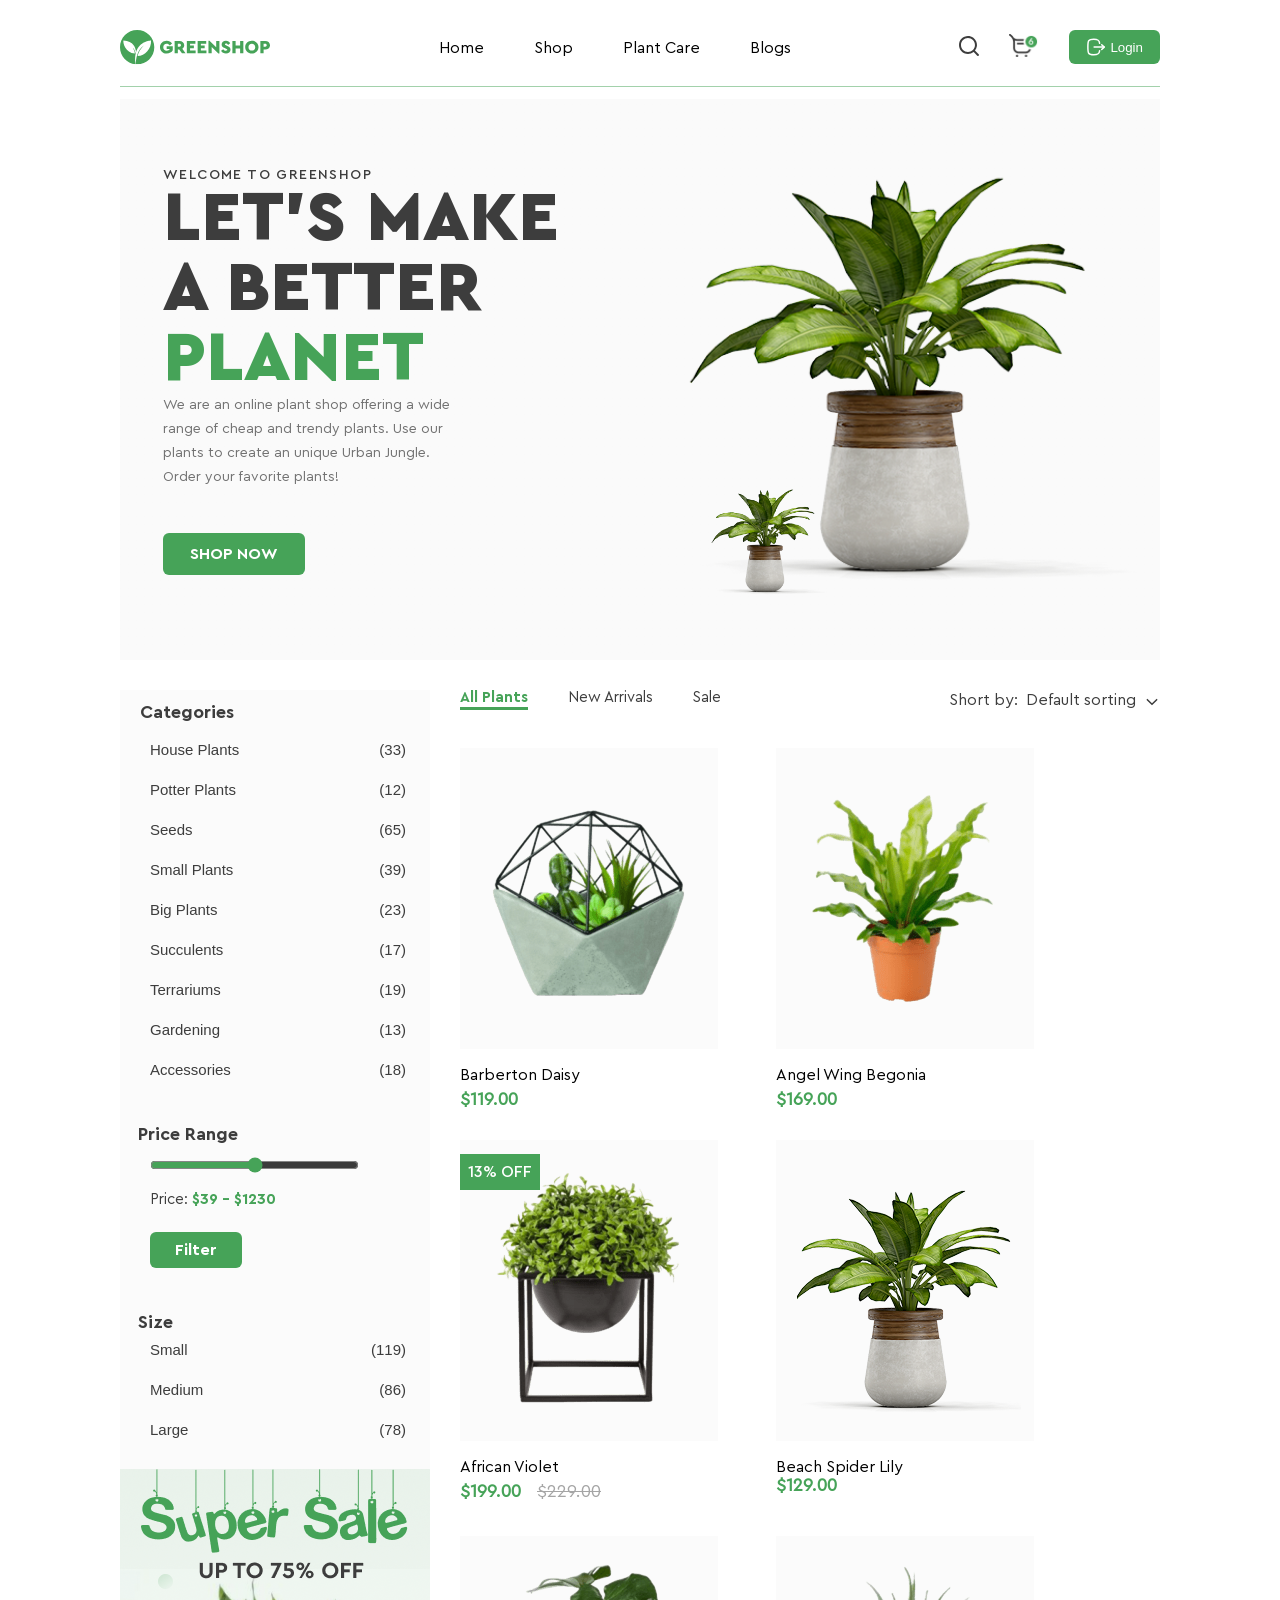
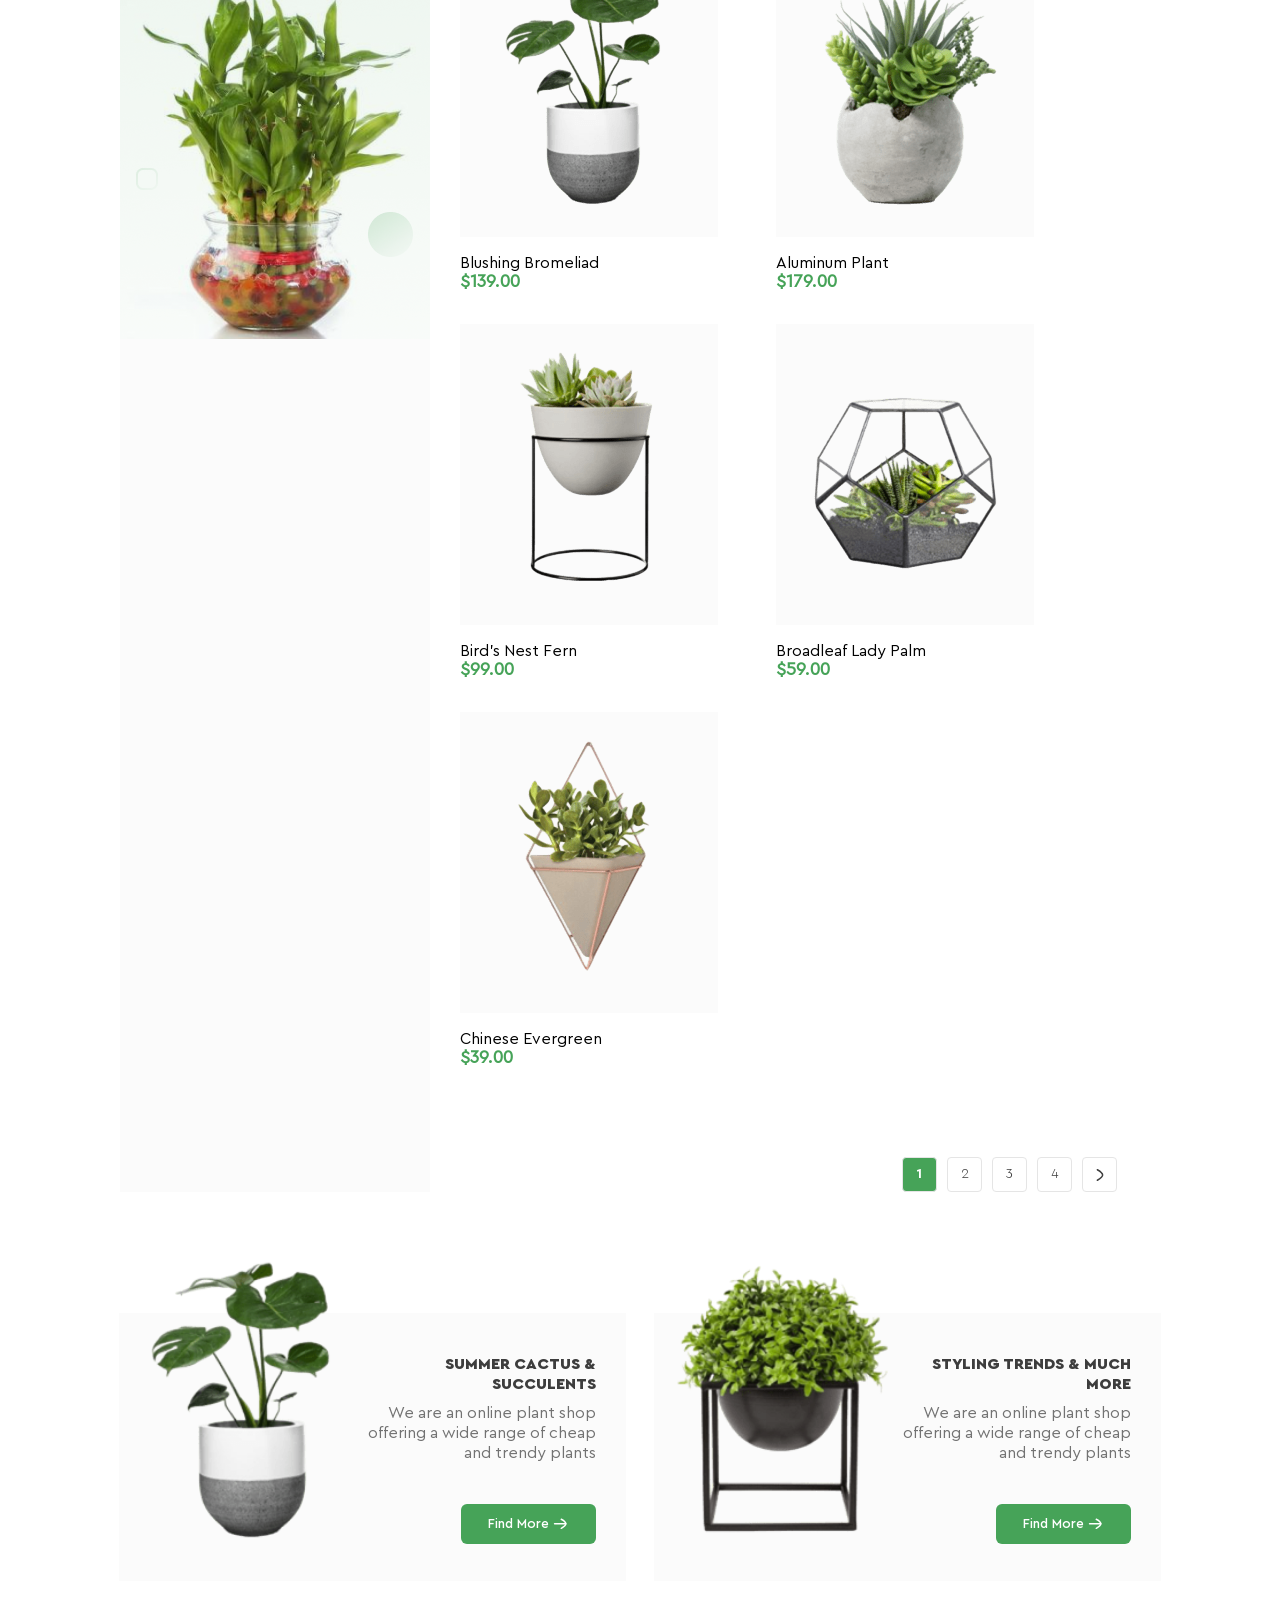
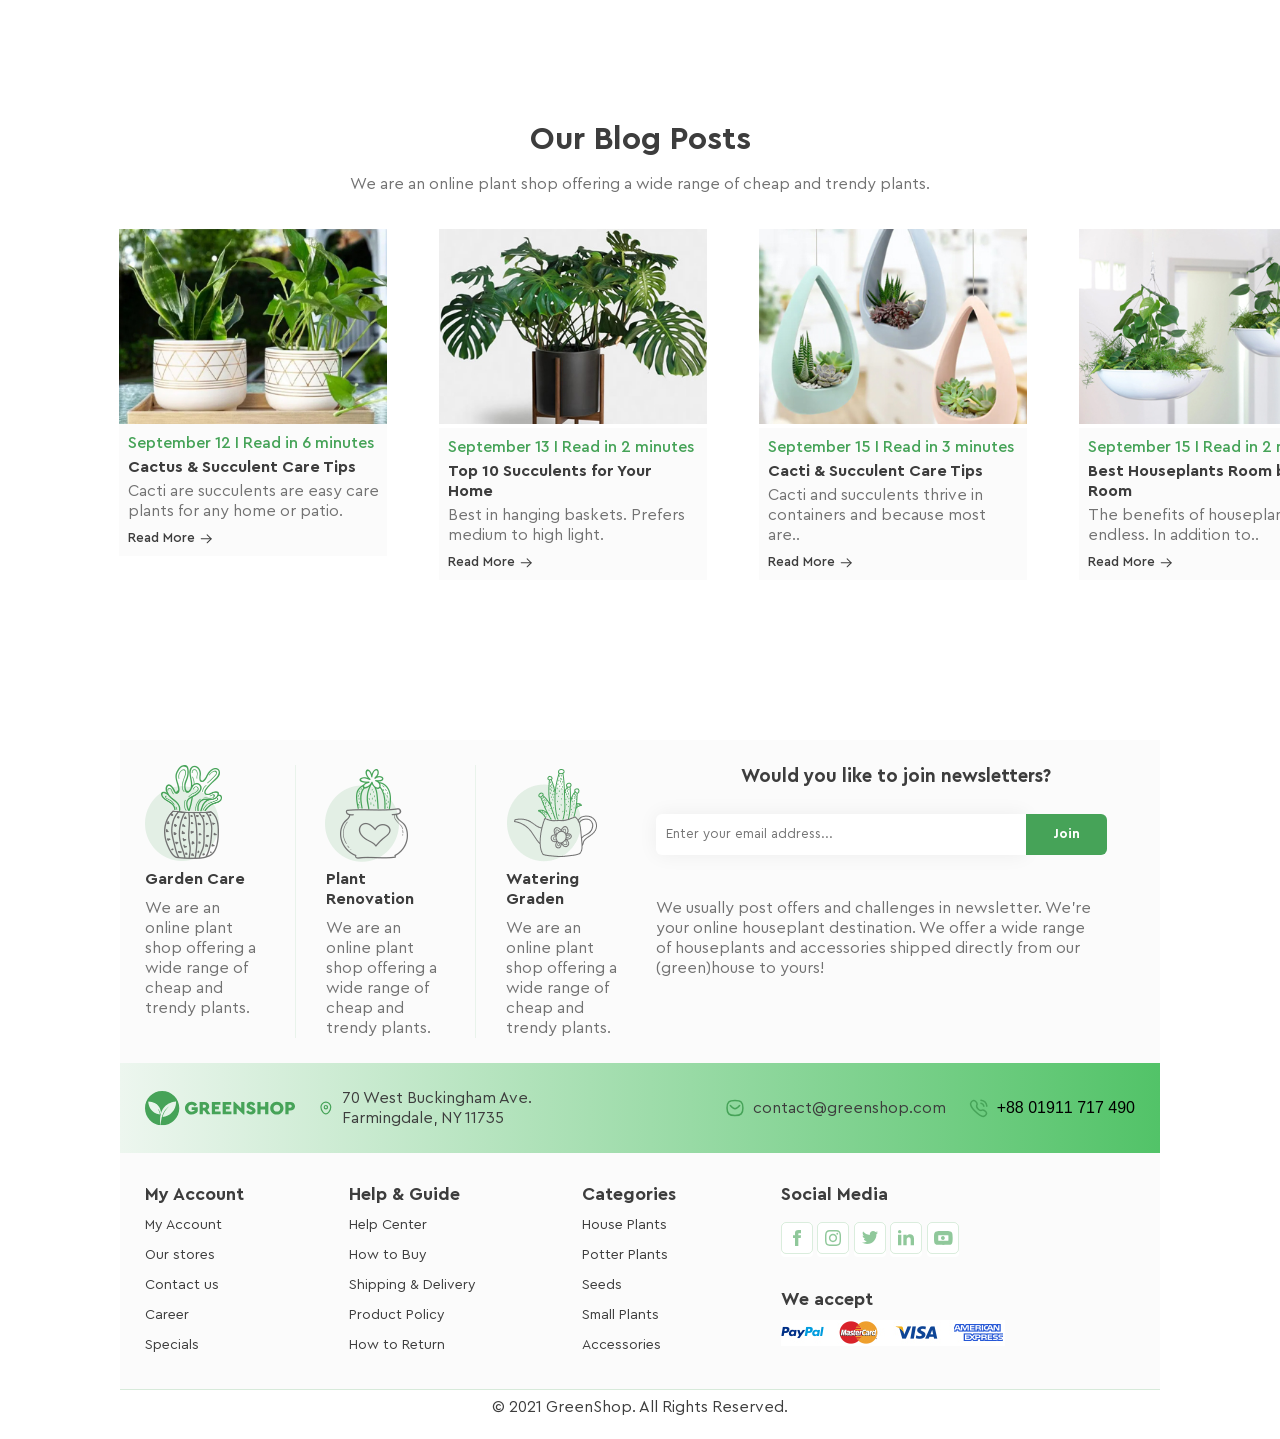
==== commit 96b191d0: "hw7" ====
--- a/index.html
+++ b/index.html
@@ -169,8 +169,9 @@
           </p>
           <button class="button2">SHOP NOW</button>
         </div>
-        <div>
-          <img class="foto" src="./img/2026-04-15 18.18.01.jpg" />
+        <div class="minimini">
+          <img class="foto" src="./img/üran.png" />
+          <img src="./img/üran.png" class="minifoto" />
         </div>
       </div>
       <div class="container3">
--- a/styles/style.css
+++ b/styles/style.css
@@ -1896,3 +1896,20 @@
     transform: rotate(360deg);
   }
 }
+
+.minimini {
+  position: relative;
+}
+
+.foto {
+  position: relative;
+  width: 518px;
+  z-index: 1;
+}
+
+.minifoto {
+  position: absolute;
+  width: 135px;
+  top: 66%;
+  right: 63%;
+}
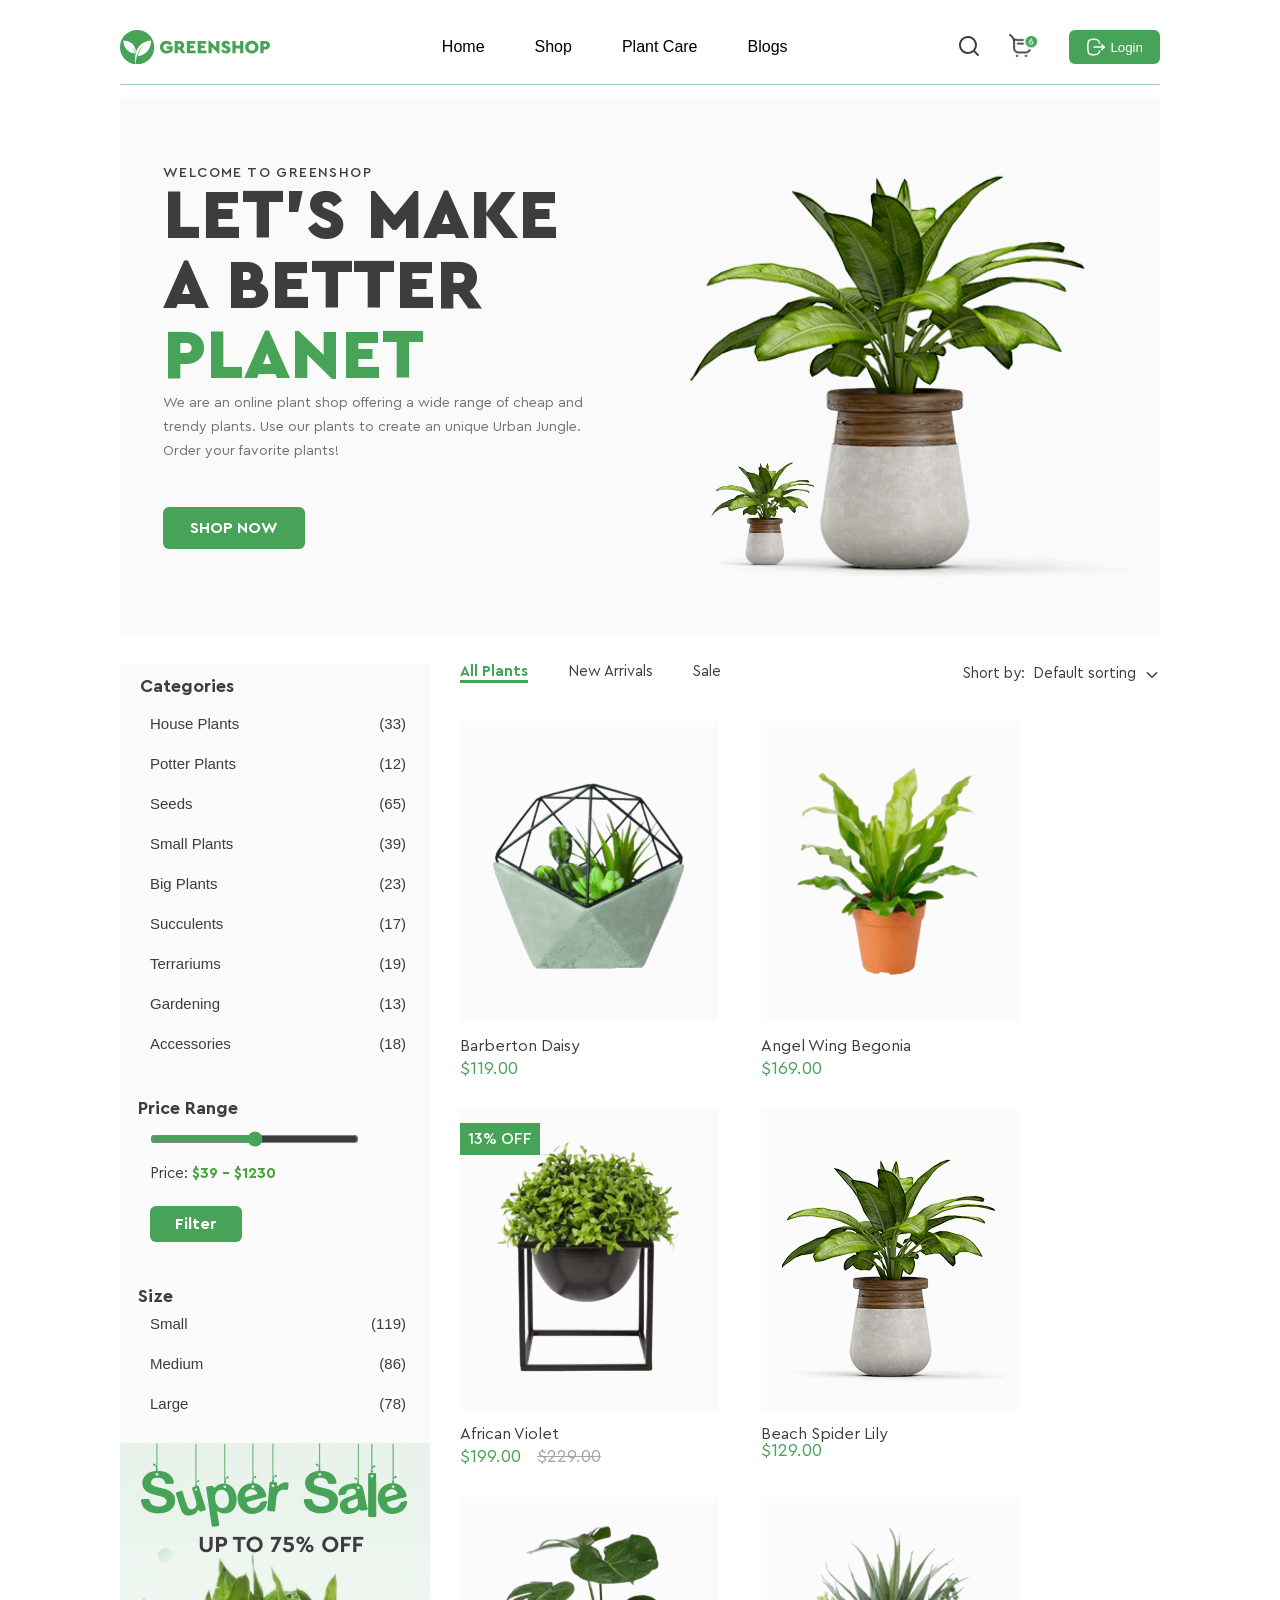
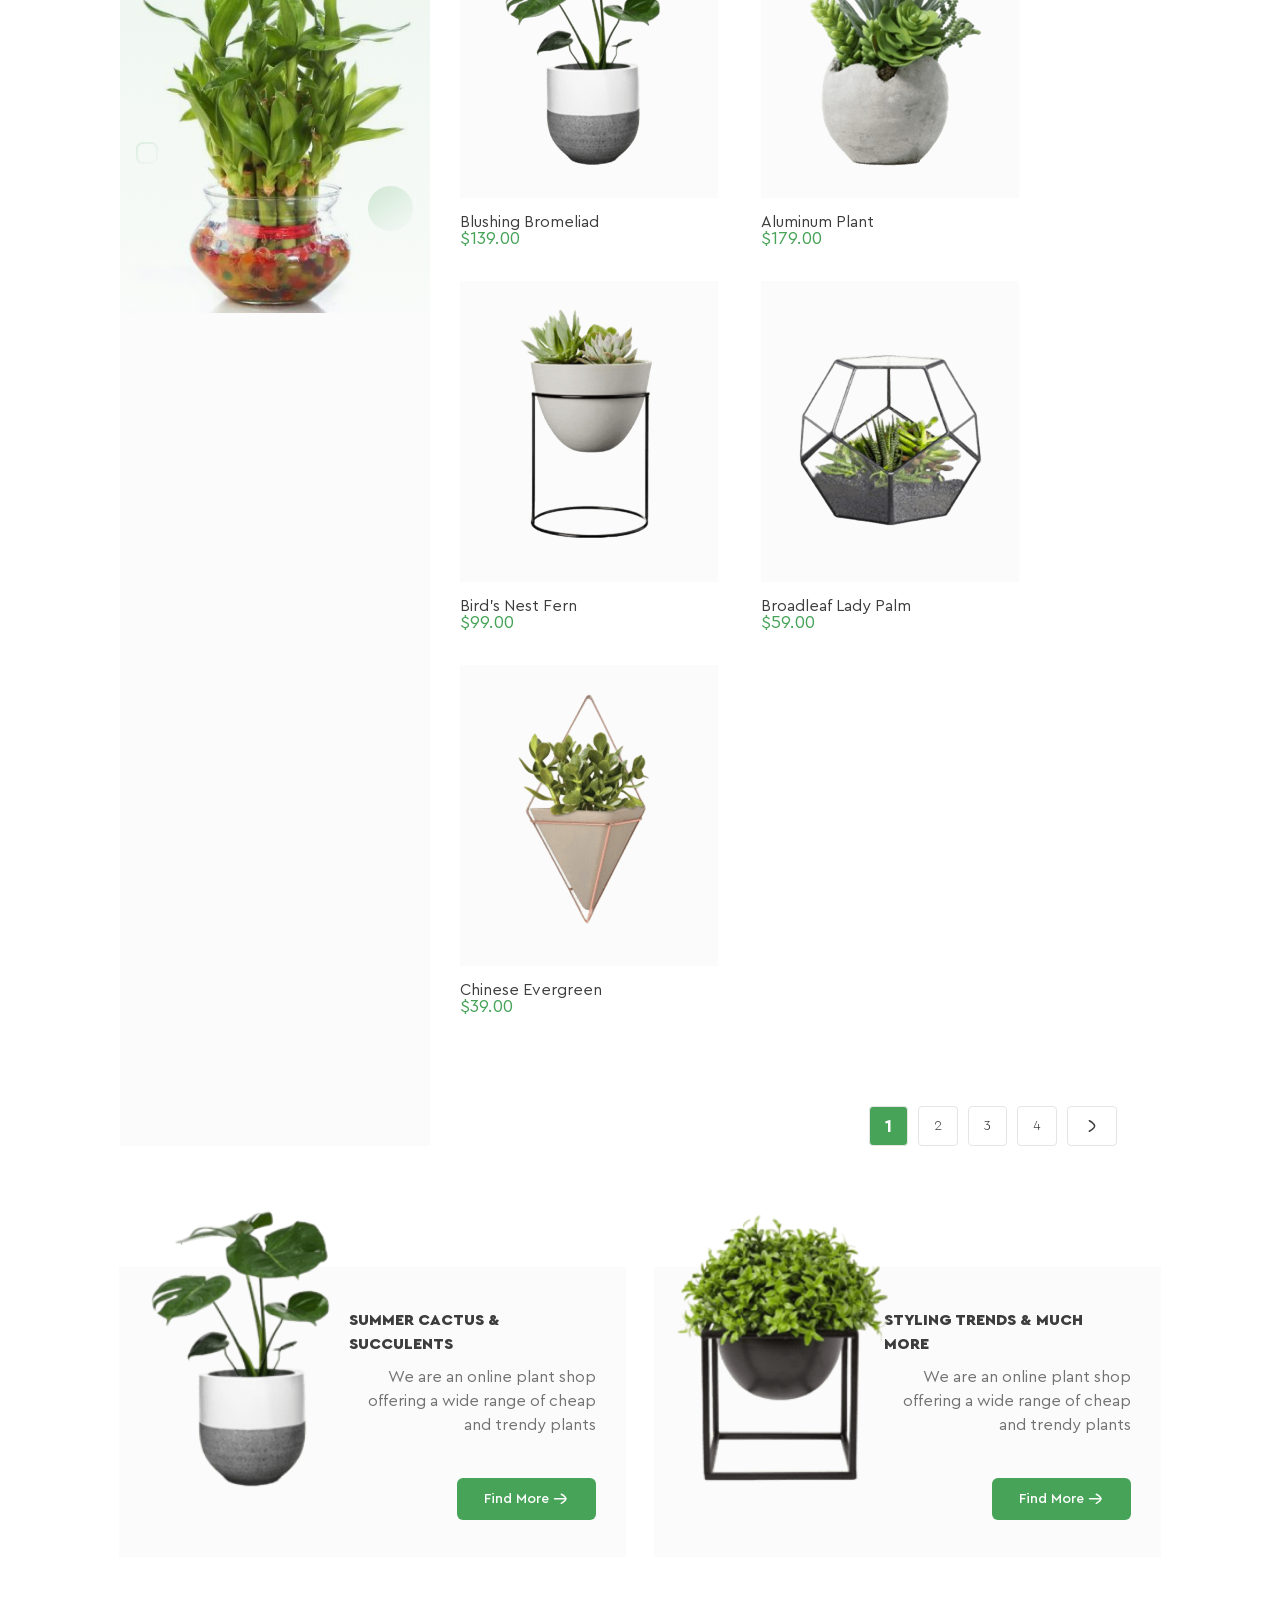
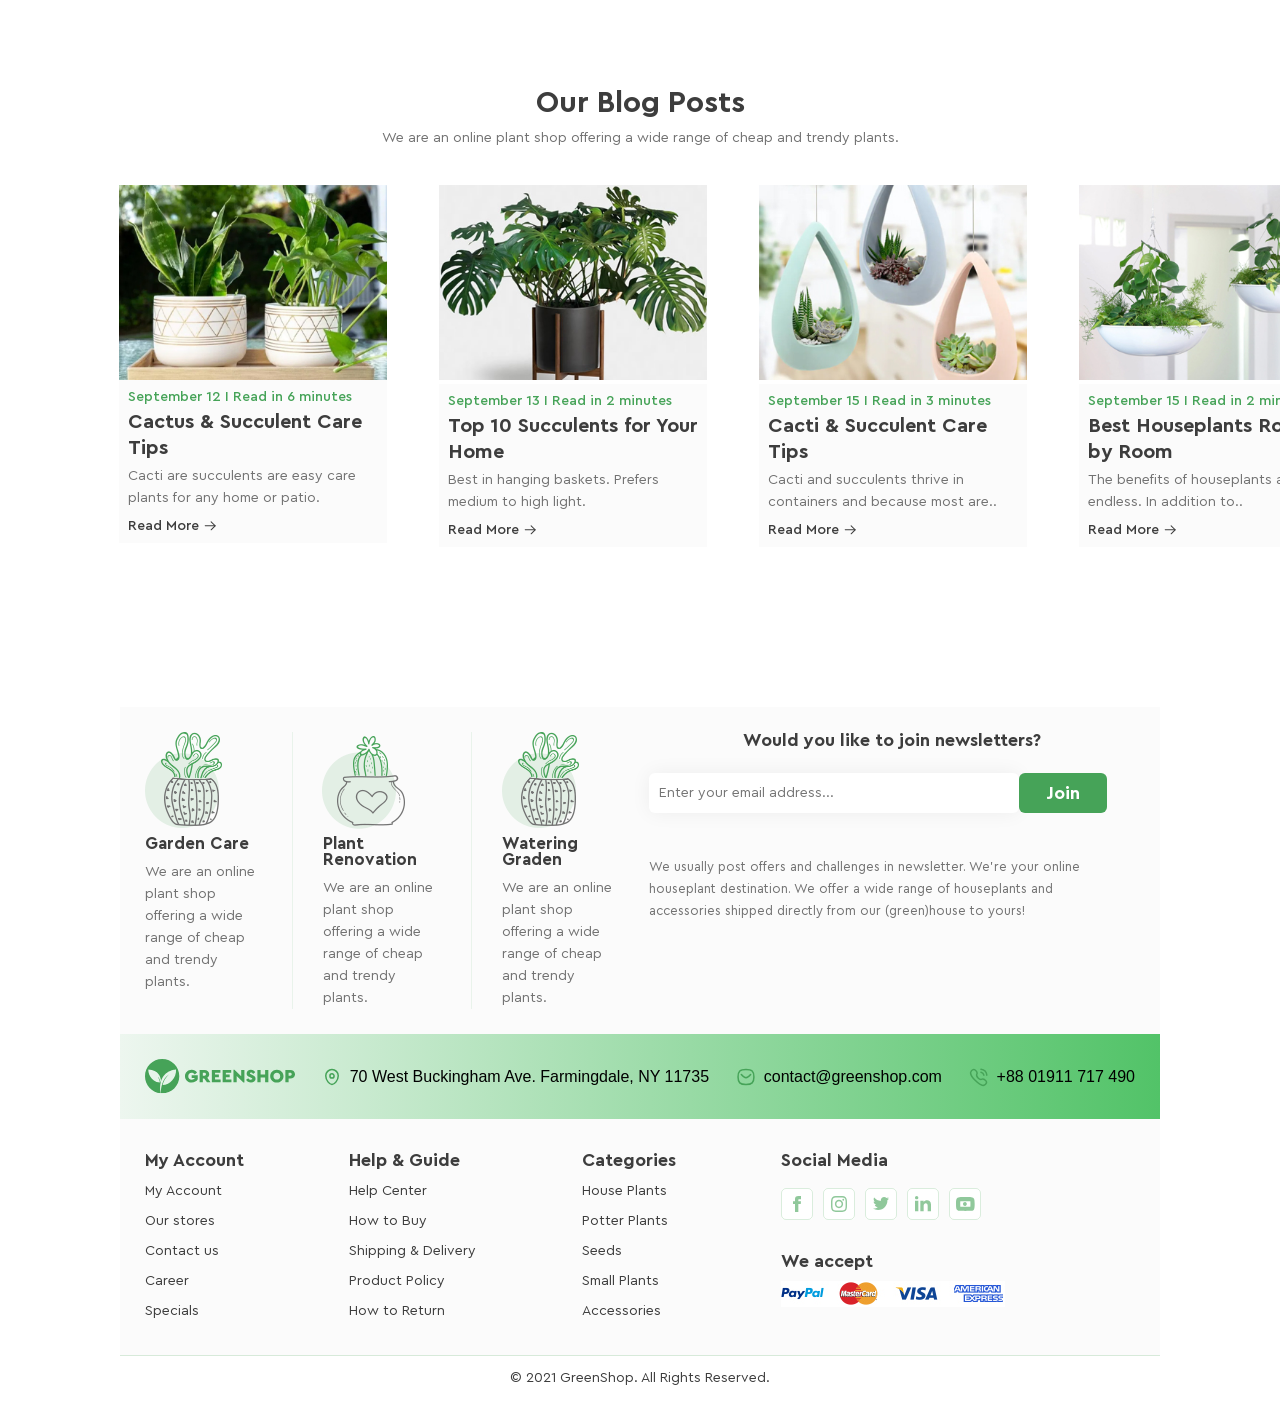
==== commit c6042390: "hw8" ====
--- a/index.html
+++ b/index.html
@@ -188,75 +188,75 @@
               <span class="cr10">House Plants</span>
               <span class="sp10">(33)</span>
             </label>
-            <label class="messi11">
+            <label class="messi10">
               <input
                 type="radio"
                 name="category"
                 value="potter"
                 class="radio-hidden"
               />
-              <span class="cr11">Potter Plants</span>
-              <span class="sp11">(12)</span>
+              <span class="cr10">Potter Plants</span>
+              <span class="sp10">(12)</span>
             </label>
-            <label class="messi12">
+            <label class="messi10">
               <input
                 type="radio"
                 name="category"
                 value="seeds"
                 class="radio-hidden"
               />
-              <span class="cr12">Seeds</span>
-              <span class="sp12">(65)</span>
+              <span class="cr10">Seeds</span>
+              <span class="sp10">(65)</span>
             </label>
-            <label class="messi13">
+            <label class="messi10">
               <input
                 type="radio"
                 name="category"
                 value="small"
                 class="radio-hidden"
               />
-              <span class="cr13">Small Plants</span>
-              <span class="sp13">(39)</span>
+              <span class="cr10">Small Plants</span>
+              <span class="sp10">(39)</span>
             </label>
-            <label class="messi14">
+            <label class="messi10">
               <input
                 type="radio"
                 name="category"
                 value="big"
                 class="radio-hidden"
               />
-              <span class="cr14">Big Plants</span>
-              <span class="sp14">(23)</span>
+              <span class="cr10">Big Plants</span>
+              <span class="sp10">(23)</span>
             </label>
-            <label class="messi15">
+            <label class="messi10">
               <input
                 type="radio"
                 name="category"
                 value="succulents"
                 class="radio-hidden"
               />
-              <span class="cr15">Succulents</span>
-              <span class="sp15">(17)</span>
+              <span class="cr10">Succulents</span>
+              <span class="sp10">(17)</span>
             </label>
-            <label class="messi16">
+            <label class="messi10">
               <input
                 type="radio"
                 name="category"
                 value="terrariums"
                 class="radio-hidden"
               />
-              <span class="cr16">Terrariums</span>
-              <span class="sp16">(19)</span>
+              <span class="cr10">Terrariums</span>
+              <span class="sp10">(19)</span>
             </label>
-            <label class="messi17">
+            <label class="messi10">
               <input
                 type="radio"
                 name="category"
                 value="gardening"
                 class="radio-hidden"
               />
-              <span class="cr17">Gardening</span>
-              <span class="sp17">(13)</span>
+              <span class="cr10">Gardening</span>
+              <span class="sp10">(13)</span>
             </label>
             <label class="messi18">
               <input
@@ -265,8 +265,8 @@
                 value="accessories"
                 class="radio-hidden"
               />
-              <span class="cr18">Accessories</span>
-              <span class="sp18">(18)</span>
+              <span class="cr10">Accessories</span>
+              <span class="sp10">(18)</span>
             </label>
           </div>
           <div class="pricecolor">
@@ -289,7 +289,7 @@
               <span class="smallik2">Small</span>
               <span class="p199">(119)</span>
             </label>
-            <label class="messi2">
+            <label class="messi1">
               <input
                 type="radio"
                 name="size"
@@ -331,7 +331,7 @@
           </div>
           <div class="tovar">
             <div class="superogromniupenis">
-              <img src="./img/plant1.png" class="plants1" />
+              <img src="./img/plant1.png" class="plant-img plant-img--1" />
               <span class="Plintys">Barberton Daisy</span>
               <p class="activator">$119.00</p>
               <div class="home3">
@@ -401,7 +401,7 @@
               </div>
             </div>
             <div class="superogromniupenis">
-              <img src="./img/plant2.png" class="plants2" />
+              <img src="./img/plant2.png" class="plant-img plant-img--2" />
               <span class="Plintys">Angel Wing Begonia</span>
               <p class="activator">$169.00</p>
               <div class="home3">
@@ -471,7 +471,7 @@
               </div>
             </div>
             <div class="superogromniupenis">
-              <img src="./img/plant3.png" class="plants3" />
+              <img src="./img/plant3.png" class="plant-img plant-img--3" />
               <span class="Plintys">African Violet</span>
               <p class="newold">
                 <span class="activator">$199.00</span>
@@ -545,7 +545,7 @@
               </div>
             </div>
             <div class="superogromniupenis">
-              <img src="./img/plant4.png" class="plants4" />
+              <img src="./img/plant4.png" class="plant-img plant-img--4" />
               <span class="Plintys">Beach Spider Lily</span>
               <span class="activator">$129.00</span>
               <div class="home3">
@@ -615,7 +615,7 @@
               </div>
             </div>
             <div class="superogromniupenis">
-              <img src="./img/plant5.png" class="plants5" />
+              <img src="./img/plant5.png" class="plant-img plant-img--5" />
               <span class="Plintys">Blushing Bromeliad</span>
               <span class="activator">$139.00</span>
               <div class="home3">
@@ -685,7 +685,7 @@
               </div>
             </div>
             <div class="superogromniupenis">
-              <img src="./img/plant6.png" class="plants6" />
+              <img src="./img/plant6.png" class="plant-img plant-img--6" />
               <span class="Plintys">Aluminum Plant</span>
               <span class="activator">$179.00</span>
               <div class="home3">
@@ -755,7 +755,7 @@
               </div>
             </div>
             <div class="superogromniupenis">
-              <img src="./img/plant7.png" class="plants7" />
+              <img src="./img/plant7.png" class="plant-img plant-img--7" />
               <span class="Plintys">Bird's Nest Fern</span>
               <span class="activator">$99.00</span>
               <div class="home3">
@@ -825,7 +825,7 @@
               </div>
             </div>
             <div class="superogromniupenis">
-              <img src="./img/plant8.png" class="plants8" />
+              <img src="./img/plant8.png" class="plant-img plant-img--8" />
               <span class="Plintys">Broadleaf Lady Palm</span>
               <span class="activator">$59.00</span>
               <div class="home3">
@@ -895,7 +895,7 @@
               </div>
             </div>
             <div class="superogromniupenis">
-              <img src="./img/plant9.png" class="plants9" />
+              <img src="./img/plant9.png" class="plant-img plant-img--9" />
               <span class="Plintys">Chinese Evergreen</span>
               <span class="activator">$39.00</span>
               <div class="home3">
@@ -1039,13 +1039,13 @@
           <div class="älarm">
             <img src="./img/plant3.png" class="zvetok3" />
             <div class="text3">
-              <p class="p6">Styling Trends & much more</p>
-              <p class="p7">
+              <p class="p4">Styling Trends & much more</p>
+              <p class="p5">
                 We are an online plant shop offering a wide range of cheap and
                 trendy plants
               </p>
-              <div class="find2">
-                <button class="findmore2">
+              <div class="find">
+                <button class="findmore">
                   Find More
                   <svg
                     xmlns="http://www.w3.org/2000/svg"
@@ -1112,93 +1112,100 @@
               </div>
             </div>
           </div>
-          <div class="niz2">
-            <img src="./img/niz2.jpg" class="nizofr2" />
-            <div class="text5">
-              <p class="p13">September 13 I Read in 2 minutes</p>
-              <p class="p14">Top 10 Succulents for Your Home</p>
-              <p class="p15">
-                Best in hanging baskets. Prefers medium to high light.
-              </p>
-              <div class="read2">
-                <button class="readmore2">
-                  Read More
-                  <svg
-                    class="readmor"
-                    xmlns="http://www.w3.org/2000/svg"
-                    width="16"
-                    height="16"
-                    viewBox="0 0 16 16"
-                    fill="none"
-                  >
-                    <path
-                      d="M2.66666 7.81714C2.66666 7.56401 2.85476 7.35481 3.09881 7.3217L3.16666 7.31714L13.1667 7.31714C13.4428 7.31714 13.6667 7.541 13.6667 7.81714C13.6667 8.07027 13.4786 8.27947 13.2345 8.31257L13.1667 8.31714H3.16666C2.89051 8.31714 2.66666 8.09328 2.66666 7.81714Z"
-                    />
-                    <path
-                      d="M8.78066 4.15517C8.58498 3.96033 8.5843 3.64375 8.77914 3.44807C8.95627 3.27018 9.23401 3.25344 9.43006 3.39826L9.48624 3.44655L13.5196 7.46255C13.698 7.6402 13.7142 7.91895 13.5683 8.11499L13.5196 8.17114L9.48627 12.1878C9.29061 12.3827 8.97403 12.382 8.77917 12.1863C8.60203 12.0085 8.58646 11.7307 8.7321 11.5352L8.78063 11.4792L12.458 7.81666L8.78066 4.15517Z"
-                    />
-                  </svg>
-                </button>
+          <div class="gf">
+            <div class="niz">
+              <img src="./img/niz2.jpg" class="nizofr" />
+              <div class="text4">
+                <p class="p10">September 13 I Read in 2 minutes</p>
+                <p class="p11">Top 10 Succulents for Your Home</p>
+                <p class="p12">
+                  Best in hanging baskets. Prefers medium to high light.
+                </p>
+                <div class="read">
+                  <button class="readmore">
+                    Read More
+                    <svg
+                      class="readmor"
+                      xmlns="http://www.w3.org/2000/svg"
+                      width="16"
+                      height="16"
+                      viewBox="0 0 16 16"
+                      fill="none"
+                    >
+                      <path
+                        d="M2.66666 7.81714C2.66666 7.56401 2.85476 7.35481 3.09881 7.3217L3.16666 7.31714L13.1667 7.31714C13.4428 7.31714 13.6667 7.541 13.6667 7.81714C13.6667 8.07027 13.4786 8.27947 13.2345 8.31257L13.1667 8.31714H3.16666C2.89051 8.31714 2.66666 8.09328 2.66666 7.81714Z"
+                      />
+                      <path
+                        d="M8.78066 4.15517C8.58498 3.96033 8.5843 3.64375 8.77914 3.44807C8.95627 3.27018 9.23401 3.25344 9.43006 3.39826L9.48624 3.44655L13.5196 7.46255C13.698 7.6402 13.7142 7.91895 13.5683 8.11499L13.5196 8.17114L9.48627 12.1878C9.29061 12.3827 8.97403 12.382 8.77917 12.1863C8.60203 12.0085 8.58646 11.7307 8.7321 11.5352L8.78063 11.4792L12.458 7.81666L8.78066 4.15517Z"
+                      />
+                    </svg>
+                  </button>
+                </div>
               </div>
             </div>
           </div>
-          <div class="niz3">
-            <img src="./img/niz3.jpg" class="nizofr3" />
-            <div class="text6">
-              <p class="p16">September 15 I Read in 3 minutes</p>
-              <p class="p17">Cacti & Succulent Care Tips</p>
-              <p class="p18">
-                Cacti and succulents thrive in containers and because most are..
-              </p>
-              <div class="read3">
-                <button class="readmore3">
-                  Read More
-                  <svg
-                    class="readmor"
-                    xmlns="http://www.w3.org/2000/svg"
-                    width="16"
-                    height="16"
-                    viewBox="0 0 16 16"
-                    fill="none"
-                  >
-                    <path
-                      d="M2.66667 7.81714C2.66667 7.56401 2.85477 7.35481 3.09882 7.3217L3.16667 7.31714L13.1667 7.31714C13.4428 7.31714 13.6667 7.541 13.6667 7.81714C13.6667 8.07027 13.4786 8.27947 13.2345 8.31257L13.1667 8.31714H3.16667C2.89053 8.31714 2.66667 8.09328 2.66667 7.81714Z"
-                    />
-                    <path
-                      d="M8.78068 4.15517C8.585 3.96033 8.58431 3.64375 8.77915 3.44807C8.95628 3.27018 9.23402 3.25344 9.43008 3.39826L9.48626 3.44655L13.5196 7.46255C13.698 7.6402 13.7142 7.91895 13.5683 8.11499L13.5196 8.17114L9.48629 12.1878C9.29062 12.3827 8.97404 12.382 8.77918 12.1863C8.60204 12.0085 8.58648 11.7307 8.73212 11.5352L8.78065 11.4792L12.458 7.81666L8.78068 4.15517Z"
-                    />
-                  </svg>
-                </button>
+          <div class="gf">
+            <div class="niz">
+              <img src="./img/niz3.jpg" class="nizofr" />
+              <div class="text4">
+                <p class="p10">September 15 I Read in 3 minutes</p>
+                <p class="p11">Cacti & Succulent Care Tips</p>
+                <p class="p12">
+                  Cacti and succulents thrive in containers and because most
+                  are..
+                </p>
+                <div class="read">
+                  <button class="readmore">
+                    Read More
+                    <svg
+                      class="readmor"
+                      xmlns="http://www.w3.org/2000/svg"
+                      width="16"
+                      height="16"
+                      viewBox="0 0 16 16"
+                      fill="none"
+                    >
+                      <path
+                        d="M2.66667 7.81714C2.66667 7.56401 2.85477 7.35481 3.09882 7.3217L3.16667 7.31714L13.1667 7.31714C13.4428 7.31714 13.6667 7.541 13.6667 7.81714C13.6667 8.07027 13.4786 8.27947 13.2345 8.31257L13.1667 8.31714H3.16667C2.89053 8.31714 2.66667 8.09328 2.66667 7.81714Z"
+                      />
+                      <path
+                        d="M8.78068 4.15517C8.585 3.96033 8.58431 3.64375 8.77915 3.44807C8.95628 3.27018 9.23402 3.25344 9.43008 3.39826L9.48626 3.44655L13.5196 7.46255C13.698 7.6402 13.7142 7.91895 13.5683 8.11499L13.5196 8.17114L9.48629 12.1878C9.29062 12.3827 8.97404 12.382 8.77918 12.1863C8.60204 12.0085 8.58648 11.7307 8.73212 11.5352L8.78065 11.4792L12.458 7.81666L8.78068 4.15517Z"
+                      />
+                    </svg>
+                  </button>
+                </div>
               </div>
             </div>
           </div>
-          <div class="niz4">
-            <img src="./img/niz4.jpg" class="nizofr4" />
-            <div class="text7">
-              <p class="p19">September 15 I Read in 2 minutes</p>
-              <p class="p20">Best Houseplants Room by Room</p>
-              <p class="p21">
-                The benefits of houseplants are endless. In addition to..
-              </p>
-              <div class="read4">
-                <button class="readmore4">
-                  Read More
-                  <svg
-                    class="readmor"
-                    xmlns="http://www.w3.org/2000/svg"
-                    width="16"
-                    height="16"
-                    viewBox="0 0 16 16"
-                    fill="none"
-                  >
-                    <path
-                      d="M2.66666 7.81714C2.66666 7.56401 2.85476 7.35481 3.09881 7.3217L3.16666 7.31714L13.1667 7.31714C13.4428 7.31714 13.6667 7.541 13.6667 7.81714C13.6667 8.07027 13.4786 8.27947 13.2345 8.31257L13.1667 8.31714H3.16666C2.89051 8.31714 2.66666 8.09328 2.66666 7.81714Z"
-                    />
-                    <path
-                      d="M8.78066 4.15517C8.58498 3.96033 8.5843 3.64375 8.77914 3.44807C8.95627 3.27018 9.23401 3.25344 9.43006 3.39826L9.48624 3.44655L13.5196 7.46255C13.698 7.6402 13.7142 7.91895 13.5683 8.11499L13.5196 8.17114L9.48627 12.1878C9.29061 12.3827 8.97403 12.382 8.77917 12.1863C8.60203 12.0085 8.58646 11.7307 8.7321 11.5352L8.78063 11.4792L12.458 7.81666L8.78066 4.15517Z"
-                    />
-                  </svg>
-                </button>
+          <div class="gf">
+            <div class="niz">
+              <img src="./img/niz4.jpg" class="nizofr" />
+              <div class="text4">
+                <p class="p10">September 15 I Read in 2 minutes</p>
+                <p class="p20">Best Houseplants Room by Room</p>
+                <p class="p21">
+                  The benefits of houseplants are endless. In addition to..
+                </p>
+                <div class="read">
+                  <button class="readmore">
+                    Read More
+                    <svg
+                      class="readmor"
+                      xmlns="http://www.w3.org/2000/svg"
+                      width="16"
+                      height="16"
+                      viewBox="0 0 16 16"
+                      fill="none"
+                    >
+                      <path
+                        d="M2.66666 7.81714C2.66666 7.56401 2.85476 7.35481 3.09881 7.3217L3.16666 7.31714L13.1667 7.31714C13.4428 7.31714 13.6667 7.541 13.6667 7.81714C13.6667 8.07027 13.4786 8.27947 13.2345 8.31257L13.1667 8.31714H3.16666C2.89051 8.31714 2.66666 8.09328 2.66666 7.81714Z"
+                      />
+                      <path
+                        d="M8.78066 4.15517C8.58498 3.96033 8.5843 3.64375 8.77914 3.44807C8.95627 3.27018 9.23401 3.25344 9.43006 3.39826L9.48624 3.44655L13.5196 7.46255C13.698 7.6402 13.7142 7.91895 13.5683 8.11499L13.5196 8.17114L9.48627 12.1878C9.29061 12.3827 8.97403 12.382 8.77917 12.1863C8.60203 12.0085 8.58646 11.7307 8.7321 11.5352L8.78063 11.4792L12.458 7.81666L8.78066 4.15517Z"
+                      />
+                    </svg>
+                  </button>
+                </div>
               </div>
             </div>
           </div>
@@ -1215,15 +1222,15 @@
           </p>
         </div>
         <div class="koks2">
-          <p class="p24">Plant Renovation</p>
-          <p class="p25">
+          <p class="p22">Plant Renovation</p>
+          <p class="p23">
             We are an online plant shop offering a wide range of cheap and
             trendy plants.
           </p>
         </div>
-        <div class="koks3">
-          <p class="p26">Watering Graden</p>
-          <p class="p27">
+        <div class="koks">
+          <p class="p22">Watering Graden</p>
+          <p class="p23">
             We are an online plant shop offering a wide range of cheap and
             trendy plants.
           </p>
@@ -1306,7 +1313,7 @@
           </svg>
         </div>
         <div class="yliz">
-          <p class="p32">
+          <p class="p30">
             <svg
               xmlns="http://www.w3.org/2000/svg"
               width="20"
@@ -1337,7 +1344,7 @@
           </p>
         </div>
         <div class="contactik">
-          <p class="p31">
+          <p class="p30">
             <svg
               xmlns="http://www.w3.org/2000/svg"
               width="20"
@@ -1407,26 +1414,26 @@
           <div class="lakosta">
             <p class="mya">My Account</p>
             <p class="mya2">My Account</p>
-            <p class="mya3">Our stores</p>
-            <p class="mya4">Contact us</p>
-            <p class="mya5">Career</p>
-            <p class="mya6">Specials</p>
+            <p class="mya2">Our stores</p>
+            <p class="mya2">Contact us</p>
+            <p class="mya2">Career</p>
+            <p class="mya2">Specials</p>
           </div>
           <div class="lakosta2">
-            <p class="mya7">Help & Guide</p>
-            <p class="mya8">Help Center</p>
-            <p class="mya9">How to Buy</p>
-            <p class="mya10">Shipping & Delivery</p>
-            <p class="mya11">Product Policy</p>
-            <p class="mya12">How to Return</p>
+            <p class="mya">Help & Guide</p>
+            <p class="mya2">Help Center</p>
+            <p class="mya2">How to Buy</p>
+            <p class="mya2">Shipping & Delivery</p>
+            <p class="mya2">Product Policy</p>
+            <p class="mya2">How to Return</p>
           </div>
           <div class="lakosta3">
-            <p class="mya13">Categories</p>
-            <p class="mya14">House Plants</p>
-            <p class="mya15">Potter Plants</p>
-            <p class="mya16">Seeds</p>
-            <p class="mya17">Small Plants</p>
-            <p class="mya18">Accessories</p>
+            <p class="mya">Categories</p>
+            <p class="mya2">House Plants</p>
+            <p class="mya2">Potter Plants</p>
+            <p class="mya2">Seeds</p>
+            <p class="mya2">Small Plants</p>
+            <p class="mya2">Accessories</p>
           </div>
           <div class="lakosta4">
             <p class="mya19">Social Media</p>
--- a/styles/style.css
+++ b/styles/style.css
@@ -3,27 +3,39 @@
   font-family: "CeraPro", sans-serif;
 }
 
+html,
+body {
+  height: 100vh;
+}
+
 .container {
   padding: 30px 120px 52px;
 }
 
 .header {
   display: flex;
+  align-items: start;
   justify-content: space-between;
-  align-items: start;
+  flex-direction: row;
+  flex-wrap: nowrap;
+  gap: 0;
   border-bottom: 1px solid rgba(70, 163, 88, 0.5);
   margin-bottom: 12px;
 }
 
 ul.menuList {
   display: flex;
+  align-items: start;
+  justify-content: start;
+  flex-direction: row;
+  flex-wrap: nowrap;
   gap: 50px;
 }
 
 li.menuListItem {
+  gap: 10px;
   padding: 8px 0 25px;
   border-bottom: 3px solid transparent;
-  font-family: "Cera Pro Regular";
   transition: 0.3s;
   cursor: pointer;
 }
@@ -34,11 +46,14 @@
 }
 
 button.headerBtn {
+  display: flex;
+  align-items: center;
+  justify-content: start;
+  flex-direction: row;
+  flex-wrap: nowrap;
+  gap: 4px;
   border: none;
-  display: flex;
-  align-items: center;
   color: #fff;
-  gap: 4px;
   padding: 7px 17px;
   border-radius: 6px;
   background: #46a358;
@@ -47,62 +62,50 @@
 }
 
 button.headerBtn:active {
-  border: none;
-  display: flex;
-  align-items: center;
-  color: #fff;
-  gap: 4px;
-  padding: 7px 17px;
-  border-radius: 6px;
   background: #4fc867;
-  font-weight: 500;
   cursor: pointer;
 }
 
 .container2 {
   display: flex;
-  background: linear-gradient(
-    98deg,
-    rgba(245, 245, 245, 0.5) -23.46%,
-    rgba(245, 245, 245, 0.5) 107.51%
-  );
+  align-items: start;
+  justify-content: start;
+  flex-direction: row;
+  flex-wrap: nowrap;
+  gap: 0;
+  background: linear-gradient(98deg, rgba(245, 245, 245, 0.5) -23.46%, rgba(245, 245, 245, 0.5) 107.51%);
 }
 
 .p1 {
-  color: #3d3d3d;
   font-family: "Cera Pro Medium";
   font-size: 14px;
-  font-weight: 500;
-  line-height: 16px; /* 114.286% */
+  line-height: 16px;
+  color: #3d3d3d;
   letter-spacing: 1.4px;
   text-transform: uppercase;
 }
 
 .p2 {
-  color: #3d3d3d;
   font-family: "Cera Pro Black";
   font-size: 70px;
-  font-weight: 900;
-  line-height: 70px; /* 100% */
+  line-height: 70px;
+  color: #3d3d3d;
   text-transform: uppercase;
 }
 
 .spank {
-  color: #46a358;
   font-family: "Cera Pro Black";
   font-size: 70px;
-  font-weight: 900;
   line-height: 70px;
+  color: #46a358;
   text-transform: uppercase;
 }
 
 .p3 {
-  max-width: 69%;
+  font-family: "Cera Pro Regular";
+  font-size: 14px;
+  line-height: 24px;
   color: #727272;
-  font-family: "Cera Pro Regular";
-  font-size: 14px;
-  font-weight: 400;
-  line-height: 24px; /* 171.429% */
 }
 
 .text {
@@ -110,35 +113,26 @@
 }
 
 button.button2 {
+  display: flex;
+  align-items: start;
+  justify-content: center;
+  flex-direction: row;
+  flex-wrap: nowrap;
+  gap: 0;
+  font-family: "Cera Pro Bold";
+  font-size: 16px;
+  line-height: 20px;
+  color: #fff;
   margin-top: 44px;
   border: none;
-  align-items: center;
   padding: 11px 27px;
   border-radius: 6px;
   background: #46a358;
-  color: #fff;
-  font-family: "Cera Pro Bold";
-  font-size: 16px;
-  font-weight: 700;
-  line-height: 20px; /* 125% */
   text-transform: uppercase;
   cursor: pointer;
 }
 
 button.button2:active {
-  margin-top: 44px;
-  border: none;
-  align-items: center;
-  padding: 11px 27px;
-  border-radius: 6px;
-  background: #46a358;
-  color: #fff;
-  font-family: "Cera Pro Bold";
-  font-size: 16px;
-  font-weight: 700;
-  line-height: 20px; /* 125% */
-  text-transform: uppercase;
-  cursor: pointer;
   background: #4fc867;
 }
 
@@ -148,8 +142,12 @@
 
 .container3 {
   display: flex;
+  align-items: normal;
+  justify-content: normal;
+  flex-direction: row;
+  flex-wrap: nowrap;
+  gap: 30px;
   margin-top: 30px;
-  gap: 30px;
 }
 
 .sidebar {
@@ -158,118 +156,10 @@
 
 .h1 {
   padding: 14px 20px 10px;
-  color: #3d3d3d;
   font-family: "Cera Pro Bold";
   font-size: 18px;
-  font-style: normal;
-  font-weight: 700;
-  line-height: 16px; /* 88.889% */
-}
-
-ul.MenuList1 {
-  display: flex;
-  flex-direction: column;
-  padding: 0 10px 0 30px;
-  margin-bottom: 29px;
-}
-
-.MenuList1 {
-  color: #3d3d3d;
-  font-family: "Cera Pro Regular";
-  font-size: 15px;
-  font-style: normal;
-  font-weight: 400;
-  line-height: 40px;
-  cursor: pointer;
-}
-
-.MenuList2 {
-  color: #3d3d3d;
-  font-family: "Cera Pro Regular";
-  font-size: 15px;
-  font-style: normal;
-  font-weight: 400;
-  line-height: 40px;
-  cursor: pointer;
-}
-
-.MenuList3 {
-  color: #3d3d3d;
-  font-family: "Cera Pro Regular";
-  font-size: 15px;
-  font-style: normal;
-  font-weight: 400;
-  line-height: 40px;
-  cursor: pointer;
-}
-
-.MenuList4 {
-  color: #3d3d3d;
-  font-family: "Cera Pro Regular";
-  font-size: 15px;
-  font-style: normal;
-  font-weight: 400;
-  line-height: 40px;
-  cursor: pointer;
-}
-
-.MenuList5 {
-  color: #3d3d3d;
-  font-family: "Cera Pro Regular";
-  font-size: 15px;
-  font-style: normal;
-  font-weight: 400;
-  line-height: 40px;
-  cursor: pointer;
-}
-
-.MenuList6 {
-  color: #3d3d3d;
-  font-family: "Cera Pro Regular";
-  font-size: 15px;
-  font-style: normal;
-  font-weight: 400;
-  line-height: 40px;
-  cursor: pointer;
-}
-
-.MenuList7 {
-  color: #3d3d3d;
-  font-family: "Cera Pro Regular";
-  font-size: 15px;
-  font-style: normal;
-  font-weight: 400;
-  line-height: 40px;
-  cursor: pointer;
-}
-
-.MenuList8 {
-  color: #3d3d3d;
-  font-family: "Cera Pro Regular";
-  font-size: 15px;
-  font-style: normal;
-  font-weight: 400;
-  line-height: 40px;
-  cursor: pointer;
-}
-
-.MenuList9 {
-  color: #3d3d3d;
-  font-family: "Cera Pro Regular";
-  font-size: 15px;
-  font-style: normal;
-  font-weight: 400;
-  line-height: 40px;
-  cursor: pointer;
-}
-
-.MenuList1.active {
-  color: #46a358;
-  font-family: "Cera Pro Bold";
-  font-size: 15px;
-  font-style: normal;
-  font-weight: 700;
-  line-height: 40px; /* 266.667% */
+  line-height: 16px;
+  color: #3d3d3d;
 }
 
 .SALE {
@@ -278,40 +168,49 @@
 
 .navbar {
   display: flex;
+  align-items: normal;
   justify-content: space-between;
+  flex-direction: row;
+  flex-wrap: nowrap;
+  gap: 0;
 }
 
 ul.menuLIst {
   display: flex;
+  align-items: normal;
+  justify-content: normal;
+  flex-direction: row;
+  flex-wrap: nowrap;
   gap: 40px;
   cursor: pointer;
 }
 
 li.menuLIst {
-  color: #3d3d3d;
   font-family: "Cera Pro Regular";
   font-size: 15px;
-  font-style: normal;
-  font-weight: 400;
-  line-height: 16px; /* 106.667% */
+  line-height: 16px;
+  color: #3d3d3d;
   border-bottom: 3px solid transparent;
 }
 
 .menuLIst.active {
+  font-family: "Cera Pro Bold";
+  font-size: 15px;
+  line-height: 16px;
+  color: #46a358;
   border-color: #46a358;
-  color: #46a358;
-  font-family: "Cera Pro Bold";
+}
+
+.menuLISt {
+  display: flex;
+  align-items: center;
+  justify-content: normal;
+  flex-direction: row;
+  flex-wrap: nowrap;
+  gap: 8px;
+  font-family: "Cera Pro Regular";
   font-size: 15px;
-  font-style: normal;
-  font-weight: 700;
-  line-height: 16px; /* 106.667% */
-}
-
-.menuLISt {
-  display: flex;
-  align-items: center;
-  gap: 8px;
-  font-family: "Cera Pro Regular";
+  line-height: 16px;
   color: #3d3d3d;
   cursor: pointer;
 }
@@ -327,89 +226,76 @@
 .tovar {
   margin-top: 38px;
   display: flex;
+  align-items: normal;
+  justify-content: normal;
+  flex-direction: row;
   flex-wrap: wrap;
   gap: 33px 58px;
 }
 
-.plants1 {
+.plant-img {
   border-top: 1px solid transparent;
-  padding: 31px 4px 19px;
   background: #fbfbfb;
   transition: 0.3s;
 }
 
-.plants2 {
-  border-top: 1px solid transparent;
+.plant-img--1 {
+  padding: 31px 4px 19px;
+}
+
+.plant-img--2 {
   padding: 25px 4px;
-  background: #fbfbfb;
-  transition: 0.3s;
-}
-
-.plants3 {
-  border-top: 1px solid transparent;
+}
+
+.plant-img--3 {
   position: relative;
   padding: 24px 4px 26px;
-  background: #fbfbfb;
-  transition: 0.3s;
-}
-
-.plants4 {
-  border-top: 1px solid transparent;
+}
+
+.plant-img--4 {
   padding: 6px 13px 8px 21px;
-  background: #fbfbfb;
-  transition: 0.3s;
-}
-
-.plants5 {
-  border-top: 1px solid transparent;
+}
+
+.plant-img--5 {
   padding: 23px 4px 27px;
-  background: #fbfbfb;
-  transition: 0.3s;
-}
-
-.plants6 {
-  border-top: 1px solid transparent;
+}
+
+.plant-img--6 {
   padding: 23px 4px 27px;
-  background: #fbfbfb;
-  transition: 0.3s;
-}
-
-.plants7 {
-  border-top: 1px solid transparent;
+}
+
+.plant-img--7 {
   padding: 18px 4px 32px;
-  background: #fbfbfb;
-  transition: 0.3s;
-}
-
-.plants8 {
-  border-top: 1px solid transparent;
+}
+
+.plant-img--8 {
   padding: 28px 4px 22px;
-  background: #fbfbfb;
-  transition: 0.3s;
-}
-
-.plants9 {
-  border-top: 1px solid transparent;
+}
+
+.plant-img--9 {
   padding: 19px 4px 31px;
-  background: #fbfbfb;
-  transition: 0.3s;
 }
 
 .Plintys {
   display: flex;
+  align-items: normal;
+  justify-content: normal;
   flex-direction: column;
+  flex-wrap: nowrap;
+  gap: 0;
+  font-family: "Cera Pro Regular";
+  font-size: 16px;
+  line-height: 16px;
+  color: #3d3d3d;
   margin-top: 12px;
-  font-family: "Cera Pro Regular";
   cursor: pointer;
 }
 
 .activator {
+  font-family: "Cera Pro Regular";
+  font-size: 18px;
+  line-height: 16px;
   color: #46a358;
-  font-family: "Cera Pro Regular";
-  font-size: 18px;
-  font-style: normal;
-  font-weight: 700;
-  line-height: 16px; /* 88.889% */
   padding-top: 6px;
   cursor: pointer;
 }
@@ -418,28 +304,36 @@
   background-color: white;
   color: #3d3d3d;
   border: 1px solid #e5e5e5;
-  width: 35px;
-  height: 35px;
   border-radius: 4px;
+  padding: 10px 15px;
   display: flex;
   align-items: center;
   justify-content: center;
+  flex-direction: row;
+  flex-wrap: nowrap;
+  gap: 0;
   cursor: pointer;
 }
 
 .container6 {
   display: flex;
+  align-items: normal;
   justify-content: end;
+  flex-direction: row;
+  flex-wrap: nowrap;
+  gap: 0;
   margin-top: 90px;
   padding-right: 43px;
 }
 
 .knopki {
   display: flex;
+  align-items: normal;
+  justify-content: normal;
+  flex-direction: row;
+  flex-wrap: nowrap;
   gap: 10px;
   list-style: none;
-  padding: 0;
-  margin: 0;
 }
 
 .knopki li {
@@ -448,8 +342,10 @@
 
 .box.active {
   font-family: "Cera Pro Bold";
+  font-size: 18px;
+  line-height: 16px;
+  color: #fff;
   background: #46a358;
-  color: #fff;
 }
 
 .box {
@@ -460,12 +356,15 @@
   font-family: "Cera Pro Regular";
   transition: 0.3s;
   cursor: pointer;
-  transition: 0.3s;
 }
 
 .menuList > li:hover > ul {
   display: flex;
+  align-items: normal;
+  justify-content: normal;
   flex-direction: column;
+  flex-wrap: nowrap;
+  gap: 0;
   padding-top: 37px;
 }
 
@@ -478,17 +377,22 @@
 .sublist li {
   padding: 8px 0 8px 14px;
   background-color: #edf6ee;
-  color: #3d3d3d;
-  font-family: "Cera Pro Regular";
-  font-weight: 400;
+  font-family: "Cera Pro Regular";
+  font-size: 16px;
+  line-height: 20px;
+  color: #3d3d3d;
   transition: 0.3s;
 }
 
 .ming {
   display: flex;
   align-items: baseline;
+  justify-content: normal;
+  flex-direction: row;
+  flex-wrap: nowrap;
+  gap: 88.97px;
   position: relative;
-  gap: 88.97px;
+  z-index: 2;
   transition: 0.3s;
 }
 
@@ -496,7 +400,6 @@
   background: #1a712a;
   color: #fff;
   font-family: "Cera Pro Bold";
-  cursor: pointer;
 }
 
 .sublist li.ming:hover .tvar {
@@ -521,7 +424,11 @@
 
 .sublist li.ming:hover .pdf {
   display: flex;
+  align-items: normal;
+  justify-content: normal;
   flex-direction: column;
+  flex-wrap: nowrap;
+  gap: 0;
 }
 
 .pdf li {
@@ -536,7 +443,10 @@
 
 .topblock {
   display: flex;
-  flex-direction: row;
+  align-items: normal;
+  justify-content: normal;
+  flex-direction: row;
+  flex-wrap: nowrap;
   gap: 28px;
   margin-bottom: 138px;
   transition: 0.3s;
@@ -549,52 +459,52 @@
 }
 
 .p4 {
-  padding-top: 4px;
-  padding-bottom: 4px;
-  color: #3d3d3d;
-  text-align: right;
   font-family: "Cera Pro Black";
+  font-size: 16px;
+  line-height: 24px;
+  color: #3d3d3d;
+  padding: 4px 0 4px 0;
   text-transform: uppercase;
 }
 
 .p5 {
-  padding-top: 5px;
-  padding-bottom: 5px;
+  padding: 5px 0 5px 0;
+  font-family: "Cera Pro Regular";
+  font-size: 16px;
+  line-height: 24px;
   color: #727272;
   text-align: right;
-  font-family: "Cera Pro Regular";
 }
 
 .find {
   display: flex;
+  align-items: normal;
   justify-content: end;
+  flex-direction: row;
+  flex-wrap: nowrap;
+  gap: 0;
 }
 
 .findmore {
   margin-top: 36px;
   display: flex;
   align-items: center;
+  justify-content: normal;
+  flex-direction: row;
+  flex-wrap: nowrap;
+  gap: 2px;
+  font-family: "Cera Pro Medium";
+  font-size: 14px;
+  line-height: 20px;
+  color: #fff;
   border: none;
   border-radius: 6px;
   background: #46a358;
   padding: 11px 27px;
-  gap: 2px;
-  color: #fff;
-  font-family: "Cera Pro Medium";
   cursor: pointer;
 }
 
 .findmore:active {
-  margin-top: 36px;
-  display: flex;
-  align-items: center;
-  border: none;
-  border-radius: 6px;
-  padding: 11px 27px;
-  gap: 2px;
-  color: #fff;
-  font-family: "Cera Pro Medium";
-  cursor: pointer;
   background: #4fc867;
 }
 
@@ -602,8 +512,11 @@
   padding: 37px 30px;
   margin-left: 200px;
   display: flex;
+  align-items: end;
+  justify-content: normal;
   flex-direction: column;
-  align-items: end;
+  flex-wrap: nowrap;
+  gap: 0;
 }
 
 .zvetok5 {
@@ -620,61 +533,14 @@
   background: #fbfbfb;
 }
 
-.p6 {
-  padding-top: 4px;
-  padding-bottom: 4px;
-  color: #3d3d3d;
-  text-align: right;
-  font-family: "Cera Pro Black";
-  text-transform: uppercase;
-}
-
-.p7 {
-  padding-top: 5px;
-  padding-bottom: 5px;
-  color: #727272;
-  text-align: right;
-  font-family: "Cera Pro Regular";
-}
-
-.find2 {
-  display: flex;
-  justify-content: end;
-}
-
-.findmore2 {
-  display: flex;
-  align-items: center;
-  border: none;
-  padding: 11px 27px;
-  gap: 2px;
-  margin-top: 36px;
-  border-radius: 6px;
-  background: #46a358;
-  color: #fff;
-  font-family: "Cera Pro Medium";
-  cursor: pointer;
-}
-
-.findmore2:active {
-  display: flex;
-  align-items: center;
-  border: none;
-  padding: 11px 27px;
-  gap: 2px;
-  margin-top: 36px;
-  border-radius: 6px;
-  color: #fff;
-  font-family: "Cera Pro Medium";
-  cursor: pointer;
-  background: #4fc867;
-}
-
 .text3 {
   padding: 37px 30px;
   display: flex;
+  align-items: end;
+  justify-content: normal;
   flex-direction: column;
-  align-items: end;
+  flex-wrap: nowrap;
+  gap: 0;
   margin-left: 200px;
 }
 
@@ -687,21 +553,25 @@
 }
 
 .p8 {
-  color: #3d3d3d;
   text-align: center;
   font-family: "Cera Pro Bold";
+  font-size: 30px;
+  line-height: 16px;
+  color: #3d3d3d;
   padding-bottom: 15px;
 }
 
 .p9 {
+  text-align: center;
+  font-family: "Cera Pro Regular";
+  font-size: 14px;
+  line-height: 24px;
   color: #727272;
-  text-align: center;
-  font-family: "Cera Pro Regular";
   padding-bottom: 35px;
 }
 
 .nizofr {
-  width: 268px;
+  max-width: 268px;
 }
 
 .text4 {
@@ -710,171 +580,88 @@
 }
 
 .readmore {
-  color: #3d3d3d;
   display: flex;
   align-items: center;
+  justify-content: normal;
+  flex-direction: row;
+  flex-wrap: nowrap;
+  gap: 3px;
+  font-family: "Cera Pro Medium";
+  font-size: 14px;
+  line-height: 16px;
+  color: #3d3d3d;
   border: none;
-  font-family: "Cera Pro Medium";
   background-color: #fbfbfb;
-  gap: 3px;
   margin-top: 9px;
   transition: 0.3s;
   cursor: pointer;
 }
 
 .p10 {
+  font-family: "Cera Pro Medium";
+  font-size: 14px;
+  line-height: 16px;
   color: #46a358;
-  font-family: "Cera Pro Medium";
   margin-bottom: 4px;
 }
 
 .p11 {
-  color: #3d3d3d;
-  font-family: "Cera Pro Bold";
+  font-family: "Cera Pro Bold";
+  font-size: 20px;
+  line-height: 26px;
+  color: #3d3d3d;
   margin-bottom: 4px;
 }
 
 .p12 {
+  font-family: "Cera Pro Regular";
+  font-size: 14px;
+  line-height: 22px;
   color: #727272;
-  font-family: "Cera Pro Regular";
-  margin-right: -2px;
-}
-
-.nizofr {
+  margin-right: -10px;
+}
+
+.niz1 {
+  display: flex;
+  align-items: normal;
+  justify-content: normal;
+  flex-direction: row;
+  flex-wrap: nowrap;
+  gap: 52px;
+}
+
+.gf {
+  display: flex;
+  align-items: normal;
+  justify-content: normal;
+  flex-direction: column;
+  flex-wrap: nowrap;
+  gap: 0;
   max-width: 268px;
 }
 
-.text5 {
-  background: #fbfbfb;
-  padding: 9px;
-}
-
-.readmore2 {
-  color: #3d3d3d;
-  display: flex;
-  font-family: "Cera Pro Medium";
-  align-items: center;
-  border: none;
-  background-color: #fbfbfb;
-  gap: 3px;
-  margin-top: 9px;
-  transition: 0.3s;
-  cursor: pointer;
-}
-
-.p13 {
-  color: #46a358;
-  font-family: "Cera Pro Medium";
-  margin-bottom: 4px;
-}
-
-.p14 {
-  color: #3d3d3d;
-  font-family: "Cera Pro Bold";
-  margin-bottom: 4px;
-}
-
-.p15 {
-  color: #727272;
-  font-family: "Cera Pro Regular";
-}
-
-.nizofr2 {
-  max-width: 268px;
-}
-
-.niz1 {
-  display: flex;
-  gap: 52px;
-}
-
-.gf {
-  display: flex;
-  flex-direction: column;
-}
-
-.text6 {
-  background: #fbfbfb;
-  padding: 9px;
-}
-
-.readmore3 {
-  color: #3d3d3d;
-  font-family: "Cera Pro Medium";
-  display: flex;
-  align-items: center;
-  border: none;
-  background-color: #fbfbfb;
-  gap: 3px;
-  margin-top: 9px;
-  transition: 0.3s;
-  cursor: pointer;
-}
-
-.p16 {
-  color: #46a358;
-  font-family: "Cera Pro Medium";
-  margin-bottom: 4px;
-}
-
-.p17 {
-  color: #3d3d3d;
-  font-family: "Cera Pro Bold";
-  margin-bottom: 4px;
-}
-
-.p18 {
-  color: #727272;
-  font-family: "Cera Pro Regular";
-}
-
-.nizofr3 {
-  max-width: 268px;
-}
-
-.text7 {
-  background: #fbfbfb;
-  padding: 9px;
-}
-
-.readmore4 {
-  color: #3d3d3d;
-  font-family: "Cera Pro Medium";
-  display: flex;
-  align-items: center;
-  border: none;
-  background-color: #fbfbfb;
-  gap: 3px;
-  margin-top: 9px;
-  transition: 0.3s;
-  cursor: pointer;
-}
-
-.p19 {
-  color: #46a358;
-  font-family: "Cera Pro Medium";
-  margin-bottom: 4px;
-}
-
 .p20 {
-  color: #3d3d3d;
-  font-family: "Cera Pro Bold";
+  font-family: "Cera Pro Bold";
+  font-size: 20px;
+  line-height: 26px;
+  color: #3d3d3d;
   margin-bottom: 4px;
   margin-right: -1px;
 }
 
 .p21 {
+  font-family: "Cera Pro Regular";
+  font-size: 14px;
+  line-height: 22px;
   color: #727272;
-  font-family: "Cera Pro Regular";
-}
-
-.nizofr4 {
-  max-width: 268px;
 }
 
 ul.pokypki {
   display: flex;
+  align-items: normal;
   justify-content: center;
+  flex-direction: row;
+  flex-wrap: nowrap;
   gap: 26px;
   cursor: pointer;
   transition: 0.3s;
@@ -906,6 +693,9 @@
   display: flex;
   align-items: center;
   justify-content: center;
+  flex-direction: row;
+  flex-wrap: nowrap;
+  gap: 0;
   border: none;
   background-color: #ffffff;
   border-radius: 4px;
@@ -919,68 +709,44 @@
   display: flex;
 }
 
-.plants2:hover {
-  border-top: 1px solid #46a358;
-}
-
-.plants1:hover {
-  border-top: 1px solid #46a358;
-  cursor: pointer;
-}
-
-.plants3:hover {
-  border-top: 1px solid #46a358;
-}
-
-.plants4:hover {
-  border-top: 1px solid #46a358;
-}
-
-.plants5:hover {
-  border-top: 1px solid #46a358;
-}
-
-.plants6:hover {
-  border-top: 1px solid #46a358;
-}
-
-.plants7:hover {
-  border-top: 1px solid #46a358;
-}
-
-.plants8:hover {
-  border-top: 1px solid #46a358;
-}
-
-.plants9:hover {
+.plant-img:hover {
   border-top: 1px solid #46a358;
 }
 
 .old-price {
   text-decoration: line-through;
+  font-family: "Cera Pro Regular";
+  font-size: 18px;
+  line-height: 16px;
   color: #a5a5a5;
-  font-family: "Cera Pro Regular";
   font-size: 18px;
 }
 
 .newold {
   display: flex;
   align-items: baseline;
+  justify-content: normal;
+  flex-direction: row;
+  flex-wrap: nowrap;
   gap: 16px;
 }
 
 .skidka {
   position: absolute;
+  font-family: "Cera Pro Medium";
+  font-size: 16px;
+  line-height: 16px;
+  color: #fff;
   background: #46a358;
   padding: 8px;
   display: flex;
   align-items: center;
   justify-content: center;
+  flex-direction: row;
+  flex-wrap: nowrap;
+  gap: 0;
   top: 14px;
   left: 0;
-  color: #fff;
-  font-family: "Cera Pro Medium";
-  font-size: 16px;
 }
 
 .gf:hover .read .readmore {
@@ -998,58 +764,19 @@
   fill: #46a358;
 }
 
-.niz2:hover .read2 .readmore2 {
-  color: #46a358;
-  font-family: "Cera Pro Medium";
-}
-
-.readmor2 {
-  fill: #3d3d3d;
-  transition: 0.3s;
-  cursor: pointer;
-}
-
-.niz2:hover .read2 .readmore2 .readmor {
-  fill: #46a358;
-}
-
-.niz3:hover .read3 .readmore3 {
-  color: #46a358;
-  font-family: "Cera Pro Medium";
-}
-
-.readmor3 {
-  fill: #3d3d3d;
-  transition: 0.3s;
-  cursor: pointer;
-}
-
-.niz3:hover .read3 .readmore3 .readmor {
-  fill: #46a358;
-}
-
-.niz4:hover .read4 .readmore4 {
-  color: #46a358;
-  font-family: "Cera Pro Medium";
-}
-
-.readmor {
-  fill: #3d3d3d;
-}
-
-.niz4:hover .read4 .readmore4 .readmor {
-  fill: #46a358;
-}
-
 .lastcontainer {
   padding: 91px 120px 22px 120px;
 }
 
 .boxsik {
   background: #fbfbfb;
+  display: flex;
+  align-items: normal;
+  justify-content: normal;
+  flex-direction: row;
+  flex-wrap: nowrap;
+  gap: 30px;
   padding: 25px 25px;
-  display: flex;
-  gap: 30px;
 }
 
 .koks {
@@ -1060,15 +787,18 @@
 }
 
 .p22 {
-  margin-top: 104px;
-  margin-bottom: 9px;
-  color: #3d3d3d;
-  font-family: "Cera Pro Bold";
+  font-family: "Cera Pro Bold";
+  font-size: 17px;
+  line-height: 16px;
+  color: #3d3d3d;
+  margin: 104px 0 9px 0;
 }
 
 .p23 {
+  font-family: "Cera Pro Regular";
+  font-size: 14px;
+  line-height: 22px;
   color: #727272;
-  font-family: "Cera Pro Regular";
 }
 
 .koks2 {
@@ -1076,105 +806,80 @@
   background-repeat: no-repeat;
   background-size: 83px;
   background-position: 29px 4px;
-  padding-left: 30px;
-  padding-right: 30px;
+  padding: 0 30px;
   border-left: 1px solid rgba(70, 163, 88, 0.1);
   border-right: 1px solid rgba(70, 163, 88, 0.1);
 }
 
-.p24 {
-  margin-top: 104px;
-  margin-bottom: 9px;
-  color: #3d3d3d;
-  font-family: "Cera Pro Bold";
-}
-
-.p25 {
-  color: #727272;
-  font-family: "Cera Pro Regular";
-}
-
-.koks3 {
-  background-image: url(../img/kaktus3.png);
-  background-repeat: no-repeat;
-  background-size: 90px;
-  background-position: 1px 4px;
-}
-
-.p26 {
-  margin-top: 104px;
-  margin-bottom: 9px;
-  color: #3d3d3d;
-  font-family: "Cera Pro Bold";
-}
-
-.p27 {
-  color: #727272;
-  font-family: "Cera Pro Regular";
-}
-
 .p28 {
-  color: #3d3d3d;
-  font-family: "Cera Pro Bold";
+  font-family: "Cera Pro Bold";
+  font-size: 18px;
+  line-height: 16px;
+  color: #3d3d3d;
   padding-bottom: 25px;
   display: flex;
+  align-items: normal;
   justify-content: center;
+  flex-direction: row;
+  flex-wrap: nowrap;
+  gap: 0;
 }
 
 .epta {
+  font-family: "Cera Pro Regular";
+  font-size: 14px;
+  line-height: 16px;
+  color: #acacac;
   padding-left: 10px;
   border: none;
   min-width: 370px;
-  color: #acacac;
-  font-family: "Cera Pro Regular";
-  border-radius: 6px 0 0 6px;
+  border-radius: 6px;
   background: #fff;
   box-shadow: 0 0 20px 0 rgba(0, 0, 0, 0.06);
 }
 
 .Join {
+  font-family: "Cera Pro Bold";
+  font-size: 18px;
+  line-height: 16px;
+  color: #fff;
   margin-right: 28px;
   padding: 12px 27px;
   border: none;
-  border-radius: 0 6px 6px 0;
+  border-radius: 6px;
   background: #46a358;
-  color: #fff;
-  font-family: "Cera Pro Bold";
-  border-radius: 0 6px 6px 0;
-  background: #46a358;
   cursor: pointer;
 }
 
 .Join:active {
-  margin-right: 28px;
-  padding: 12px 27px;
-  border: none;
-  border-radius: 0 6px 6px 0;
-  color: #fff;
-  font-family: "Cera Pro Bold";
-  border-radius: 0 6px 6px 0;
-  cursor: pointer;
   background: #4fc867;
 }
 
 .int {
   padding-bottom: 43px;
-  align-items: center;
   display: flex;
   align-items: stretch;
   justify-content: space-between;
+  flex-direction: row;
+  flex-wrap: nowrap;
+  gap: 0;
 }
 
 .p29 {
+  font-family: "Cera Pro Regular";
+  font-size: 13px;
+  line-height: 22px;
   color: #727272;
-  font-family: "Cera Pro Regular";
   margin-right: 33px;
 }
 
 .gradient {
   display: flex;
+  align-items: center;
   justify-content: space-between;
-  align-items: center;
+  flex-direction: row;
+  flex-wrap: nowrap;
+  gap: 0;
   background: linear-gradient(90deg, #edf6ef 0%, #52c368 100%);
   padding: 25px;
 }
@@ -1182,221 +887,55 @@
 .p30 {
   display: flex;
   align-items: center;
+  justify-content: normal;
+  flex-direction: row;
+  flex-wrap: nowrap;
   gap: 8px;
 }
 
-.p31 {
+.polok {
   display: flex;
   align-items: center;
-  gap: 8px;
-  color: #3d3d3d;
-  font-family: "Cera Pro Regular";
-}
-
-.p32 {
-  display: flex;
-  align-items: center;
-  gap: 8px;
-  max-width: 79%;
-  color: #3d3d3d;
-  font-family: "Cera Pro Regular";
-}
-
-.polok {
-  display: flex;
-  align-items: center;
+  justify-content: normal;
+  flex-direction: row;
+  flex-wrap: nowrap;
+  gap: 0;
 }
 
 .vse {
   background: #fbfbfb;
   display: flex;
+  align-items: normal;
   justify-content: space-between;
+  flex-direction: row;
+  flex-wrap: nowrap;
+  gap: 0;
   padding: 33px 155px 29px 25px;
   border-bottom: 1px solid rgba(70, 163, 88, 0.2);
 }
 
 .mya {
-  color: #3d3d3d;
   font-family: "Cera Pro Bold";
   font-size: 18px;
-  font-style: normal;
-  font-weight: 700;
-  line-height: 16px; /* 88.889% */
+  line-height: 16px;
+  color: #3d3d3d;
   margin-bottom: 8px;
 }
 
 .mya2 {
-  color: #3d3d3d;
   font-family: "Cera Pro Regular";
   font-size: 14px;
-  font-style: normal;
-  font-weight: 400;
-  line-height: 30px; /* 214.286% */
-  cursor: pointer;
-}
-
-.mya3 {
-  color: #3d3d3d;
-  font-family: "Cera Pro Regular";
-  font-size: 14px;
-  font-style: normal;
-  font-weight: 400;
-  line-height: 30px; /* 214.286% */
-  cursor: pointer;
-}
-
-.mya4 {
-  color: #3d3d3d;
-  font-family: "Cera Pro Regular";
-  font-size: 14px;
-  font-style: normal;
-  font-weight: 400;
-  line-height: 30px; /* 214.286% */
-  cursor: pointer;
-}
-
-.mya5 {
-  color: #3d3d3d;
-  font-family: "Cera Pro Regular";
-  font-size: 14px;
-  font-style: normal;
-  font-weight: 400;
-  line-height: 30px; /* 214.286% */
-  cursor: pointer;
-}
-
-.mya6 {
-  color: #3d3d3d;
-  font-family: "Cera Pro Regular";
-  font-size: 14px;
-  font-style: normal;
-  font-weight: 400;
-  line-height: 30px; /* 214.286% */
-  cursor: pointer;
-}
-
-.mya7 {
-  margin-bottom: 8px;
-  color: #3d3d3d;
-  font-family: "Cera Pro Bold";
-  font-size: 18px;
-  font-style: normal;
-  font-weight: 700;
-  line-height: 16px; /* 88.889% */
-}
-
-.mya8 {
-  color: #3d3d3d;
-  font-family: "Cera Pro Regular";
-  font-size: 14px;
-  font-style: normal;
-  font-weight: 400;
-  line-height: 30px; /* 214.286% */
-  cursor: pointer;
-}
-
-.mya9 {
-  color: #3d3d3d;
-  font-family: "Cera Pro Regular";
-  font-size: 14px;
-  font-style: normal;
-  font-weight: 400;
-  line-height: 30px; /* 214.286% */
-  cursor: pointer;
-}
-
-.mya10 {
-  color: #3d3d3d;
-  font-family: "Cera Pro Regular";
-  font-size: 14px;
-  font-style: normal;
-  font-weight: 400;
-  line-height: 30px; /* 214.286% */
-  cursor: pointer;
-}
-
-.mya11 {
-  color: #3d3d3d;
-  font-family: "Cera Pro Regular";
-  font-size: 14px;
-  font-style: normal;
-  font-weight: 400;
-  line-height: 30px; /* 214.286% */
-  cursor: pointer;
-}
-
-.mya12 {
-  color: #3d3d3d;
-  font-family: "Cera Pro Regular";
-  font-size: 14px;
-  font-style: normal;
-  font-weight: 400;
-  line-height: 30px; /* 214.286% */
-  cursor: pointer;
-}
-
-.mya13 {
-  margin-bottom: 8px;
-  color: #3d3d3d;
-  font-family: "Cera Pro Bold";
-  font-size: 18px;
-  font-style: normal;
-  font-weight: 700;
-  line-height: 16px; /* 88.889% */
-  cursor: pointer;
-}
-
-.mya14 {
-  color: #3d3d3d;
-  font-family: "Cera Pro Regular";
-  font-size: 14px;
-  font-style: normal;
-  font-weight: 400;
-  line-height: 30px; /* 214.286% */
-  cursor: pointer;
-}
-
-.mya15 {
-  color: #3d3d3d;
-  font-family: "Cera Pro Regular";
-  font-size: 14px;
-  font-style: normal;
-  font-weight: 400;
-  line-height: 30px; /* 214.286% */
-  cursor: pointer;
-}
-
-.mya16 {
-  color: #3d3d3d;
-  font-family: "Cera Pro Regular";
-  font-size: 14px;
-  font-style: normal;
-  font-weight: 400;
-  line-height: 30px; /* 214.286% */
-  cursor: pointer;
-}
-
-.mya17 {
-  color: #3d3d3d;
-  font-family: "Cera Pro Regular";
-  font-size: 14px;
-  font-style: normal;
-  font-weight: 400;
-  line-height: 30px; /* 214.286% */
-  cursor: pointer;
-}
-
-.mya18 {
-  color: #3d3d3d;
-  font-family: "Cera Pro Regular";
-  font-size: 14px;
-  font-style: normal;
-  font-weight: 400;
-  line-height: 30px; /* 214.286% */
+  line-height: 30px;
+  color: #3d3d3d;
   cursor: pointer;
 }
 
 .lyi {
+  display: flex;
+  align-items: normal;
+  justify-content: normal;
+  flex-direction: row;
+  flex-wrap: nowrap;
   gap: 10px;
   border: none;
   background-color: #fff;
@@ -1405,24 +944,19 @@
 }
 
 .mya19 {
+  font-family: "Cera Pro Bold";
+  font-size: 18px;
+  line-height: 16px;
+  color: #3d3d3d;
   padding-bottom: 20px;
-  color: #3d3d3d;
+}
+
+.mya20 {
   font-family: "Cera Pro Bold";
   font-size: 18px;
-  font-style: normal;
-  font-weight: 700;
-  line-height: 16px; /* 88.889% */
-}
-
-.mya20 {
-  padding-top: 33px;
-  padding-bottom: 13px;
-  color: #3d3d3d;
-  font-family: "Cera Pro Bold";
-  font-size: 18px;
-  font-style: normal;
-  font-weight: 700;
-  line-height: 16px; /* 88.889% */
+  line-height: 16px;
+  color: #3d3d3d;
+  padding: 33px 0 12px 0;
 }
 
 .p100 {
@@ -1430,33 +964,30 @@
   display: flex;
   align-items: center;
   justify-content: center;
-  color: #3d3d3d;
-  font-family: "Cera Pro Regular";
-} /*# sourceMappingURL=style.css.map */
-
+  flex-direction: row;
+  flex-wrap: nowrap;
+  gap: 0;
+  font-family: "Cera Pro Regular";
+  font-size: 14px;
+  line-height: 30px;
+  color: #3d3d3d;
+} 
 .poisklog {
   display: flex;
   align-items: center;
+  justify-content: normal;
+  flex-direction: row;
+  flex-wrap: nowrap;
   gap: 30px;
 }
 
-.lypa {
-  border: none;
-  background-color: #fff;
-  cursor: pointer;
-}
-
-.korzinka {
-  border: none;
-  background-color: #fff;
-  cursor: pointer;
-}
-
+.lypa,
+.korzinka,
 .löl {
   border: none;
   background-color: #fff;
-  width: 30px;
-  cursor: pointer;
+  cursor: pointer;
+  max-width: 30px;
 }
 
 .rangik {
@@ -1466,68 +997,61 @@
   accent-color: #46a358;
 }
 
-.range {
-  padding-left: 18px;
-  color: #3d3d3d;
-  font-family: "Cera Pro Bold";
-  font-size: 18px;
-  font-weight: 700;
-  line-height: 16px; /* 88.889% */
-  margin-bottom: 15px;
-}
-
 .colorprice {
+  font-family: "Cera Pro Regular";
+  font-size: 15px;
+  line-height: 16px;
+  color: #3d3d3d;
   padding-left: 30px;
   margin-top: 15px;
-  color: #3d3d3d;
-  font-family: "Cera Pro Regular";
+}
+
+.colorit {
+  font-family: "Cera Pro Bold";
   font-size: 15px;
-  font-weight: 400;
-  line-height: 16px; /* 106.667% */
-}
-
-.colorit {
-  color: #46a358;
-  font-family: "Cera Pro Bold";
-  font-size: 15px;
-  font-weight: 700;
-  line-height: 16px;
+  line-height: 16px;
+  color: #46a538;
 }
 
 .filtryi {
-  margin: 24px 0 46px 30px;
+  margin: 24px 30px 46px 30px;
   padding: 8px 25px;
   border-radius: 6px;
+  font-family: "Cera Pro Bold";
+  font-size: 16px;
+  line-height: 20px;
+  color: #fff;
   background: #46a358;
-  color: #fff;
-  font-family: "Cera Pro Bold";
-  font-size: 16px;
-  font-weight: 700;
-  line-height: 20px; /* 125% */
   border: none;
   cursor: pointer;
 }
 
-.razmer {
+.razmer,
+.range {
+  font-family: "Cera Pro Bold";
+  font-size: 18px;
+  line-height: 16px;
+  color: #3d3d3d;
   padding-left: 18px;
-  color: #3d3d3d;
-  font-family: "Cera Pro Bold";
-  font-size: 18px;
-  font-weight: 700;
-  line-height: 16px; /* 88.889% */
+}
+
+.range {
+  margin-bottom: 15px;
 }
 
 .messi1,
-.messi2,
 .messi3 {
   display: flex;
+  align-items: normal;
   justify-content: space-between;
+  flex-direction: row;
+  flex-wrap: nowrap;
+  gap: 0;
+  font-family: "Cera Pro Regular";
+  font-size: 15px;
+  line-height: 40px;
+  color: #3d3d3d;
   padding: 0 24px 0 30px;
-  color: #3d3d3d;
-  font-family: "Cera Pro Regular";
-  font-size: 15px;
-  font-weight: 400;
-  line-height: 40px; /* 266.667% */
 }
 
 .messi3 {
@@ -1535,19 +1059,21 @@
 }
 
 ul.MenuList11 {
+  font-family: "Cera Pro Regular";
+  font-size: 15px;
+  line-height: 40px;
+  color: #3d3d3d;
   cursor: pointer;
   padding-right: 24px;
-  color: #3d3d3d;
-  font-family: "Cera Pro Regular";
-  font-size: 15px;
-  font-style: normal;
-  font-weight: 400;
-  line-height: 40px;
 }
 
 .regcontainer {
   display: flex;
+  align-items: normal;
+  justify-content: normal;
   flex-direction: column;
+  flex-wrap: nowrap;
+  gap: 0;
   max-width: 500px;
   margin: auto;
   background-color: #fbfbfb;
@@ -1560,8 +1086,11 @@
 
 .regheader {
   display: flex;
+  align-items: normal;
   justify-content: end;
-  margin: 13px 13px 21px 0;
+  flex-direction: row;
+  flex-wrap: nowrap;
+  gap: 0;
 }
 
 .regkrest {
@@ -1571,135 +1100,102 @@
 
 .regtext {
   display: flex;
+  align-items: normal;
   justify-content: center;
+  flex-direction: row;
+  flex-wrap: nowrap;
   gap: 12px;
   margin-bottom: 40px;
 }
 
 .logreg {
-  color: #3d3d3d;
   font-family: "Cera Pro Medium";
   font-size: 20px;
-  font-weight: 500;
-  line-height: 16px; /* 80% */
+  line-height: 16px;
+  color: #3d3d3d;
 }
 
 .regreg {
+  font-family: "Cera Pro Regular";
+  font-size: 20px;
+  line-height: 16px;
   color: #46a358;
-  font-family: "Cera Pro Medium";
-  font-size: 20px;
-  font-weight: 500;
-  line-height: 16px; /* 80% */
 }
 
 .reginput {
   display: flex;
+  align-items: center;
+  justify-content: center;
   flex-direction: column;
-  justify-content: center;
-  align-items: center;
+  flex-wrap: nowrap;
   gap: 16px;
 }
 
 .regenter {
-  color: #3d3d3d;
   font-family: "Cera Pro Regular";
   font-size: 13px;
-  font-weight: 400;
-  line-height: 16px; /* 123.077% */
-  margin-right: 43px;
-}
-
-.user {
+  line-height: 16px;
+  color: #3d3d3d;
+  margin-bottom: 14px;
+}
+
+.formInput {
+  font-family: "Cera Pro Regular";
+  font-size: 14px;
+  line-height: 16px;
+  color: #a5a5a5;
   padding: 12px 14px;
-  color: #a5a5a5;
-  font-family: "Cera Pro Regular";
-  font-size: 14px;
-  font-weight: 400;
-  line-height: 16px; /* 114.286% */
   border-radius: 5px;
   border: 1px solid #eaeaea;
-  min-width: 300px;
-}
-
-.email {
+  margin-bottom: 16px;
+}
+
+.pass {
+  font-family: "Cera Pro Regular";
+  font-size: 14px;
+  line-height: 16px;
+  color: #a5a5a5;
   padding: 12px 14px;
-  color: #a5a5a5;
-  font-family: "Cera Pro Regular";
-  font-size: 14px;
-  font-weight: 400;
-  line-height: 16px; /* 114.286% */
+  border-radius: 5px;
+  border: none;
+  min-width: 268px;
+}
+
+.inputoko {
+  margin-bottom: 16px;
   border-radius: 5px;
   border: 1px solid #eaeaea;
-  min-width: 300px;
-}
-
-.pass {
-  padding: 12px 14px;
-  color: #a5a5a5;
-  font-family: "Cera Pro Regular";
-  font-size: 14px;
-  font-weight: 400;
-  line-height: 16px; /* 114.286% */
-  border-radius: 5px;
-  /* border: 1px solid #eaeaea; */
-  border: none;
-  min-width: 268px;
-}
-
-.inputoko {
-  border-radius: 5px;
-  border: 1px solid #eaeaea;
   display: flex;
 }
 
 .ebalyavrot {
   display: flex;
   align-items: center;
+  justify-content: normal;
+  flex-direction: row;
+  flex-wrap: nowrap;
+  gap: 0;
   border: none;
   background-color: #fff;
   margin-right: 10px;
   cursor: pointer;
 }
 
-.confirmpass {
-  padding: 12px 14px;
-  color: #a5a5a5;
-  font-family: "Cera Pro Regular";
-  font-size: 14px;
-  font-weight: 400;
-  line-height: 16px; /* 114.286% */
-  border-radius: 5px;
-  border: 1px solid #eaeaea;
-  min-width: 300px;
-}
-
 .regbtn {
-  margin-top: 41px;
-  margin-bottom: 36px;
-  padding: 16px 118px 13px;
+  font-family: "Cera Pro Bold";
+  font-size: 16px;
+  line-height: 16px;
+  color: #fff;
+  margin: 41px 0 36px 0;
+  padding: 16px 0 13px;
   border-radius: 5px;
   background: #46a358;
-  color: #fff;
-  font-family: "Cera Pro Bold";
-  font-size: 16px;
-  font-weight: 700;
-  line-height: 16px; /* 100% */
   cursor: pointer;
   border: none;
 }
 
 .regbtn:active {
-  margin-top: 41px;
-  margin-bottom: 36px;
-  border-radius: 5px;
   background: #4fc867;
-  color: #fff;
-  font-family: "Cera Pro Bold";
-  font-size: 16px;
-  font-weight: 700;
-  line-height: 16px; /* 100% */
-  cursor: pointer;
-  border: none;
 }
 
 .regdown {
@@ -1707,112 +1203,73 @@
   align-items: center;
   justify-content: center;
   flex-direction: column;
-}
-
-.googlereg {
-  padding: 13px 68px 11px 68px;
+  flex-wrap: nowrap;
+  gap: 0;
+}
+
+.btnreg {
+  min-width: 100%;
+  padding: 9px 0;
   display: flex;
   align-items: center;
+  justify-content: center;
+  flex-direction: row;
+  flex-wrap: nowrap;
   gap: 9px;
   border-radius: 5px;
-  border: 1px solid #eaeaea;
-  margin: 27px 0 15px 0;
-  color: #727272;
-  text-align: center;
   font-family: "Cera Pro Medium";
   font-size: 13px;
-  font-weight: 500;
-  line-height: 16px; /* 123.077% */
+  line-height: 16px;
+  color: #727272;
+  border: 1px solid #eaeaea;
   background-color: #ffffff;
   cursor: pointer;
 }
 
-.facebookreg {
-  padding: 13px 61px 11px 61px;
-  display: flex;
-  align-items: center;
-  gap: 9px;
-  border-radius: 5px;
-  border: 1px solid #eaeaea;
-  margin-bottom: 191px;
-  color: #727272;
-  text-align: center;
-  font-family: "Cera Pro Medium";
+.btnreg:active {
+  background-color: #eaeaea;
+}
+
+.regor {
+  font-family: "Cera Pro Regular";
   font-size: 13px;
-  font-weight: 500;
-  line-height: 16px; /* 123.077% */
-  background-color: #ffffff;
-  cursor: pointer;
-}
-
-.googlereg:active {
-  padding: 13px 68px 11px 68px;
-  display: flex;
-  align-items: center;
-  gap: 9px;
-  border-radius: 5px;
-  border: 1px solid #eaeaea;
-  margin-bottom: 15px;
-  color: #727272;
-  text-align: center;
-  font-family: "Cera Pro Medium";
-  font-size: 13px;
-  font-weight: 500;
-  line-height: 16px; /* 123.077% */
-  background-color: #eaeaea;
-  cursor: pointer;
-}
-
-.facebookreg:active {
-  padding: 13px 61px 11px 61px;
-  display: flex;
-  align-items: center;
-  gap: 9px;
-  border-radius: 5px;
-  border: 1px solid #eaeaea;
-  color: #727272;
-  text-align: center;
-  font-family: "Cera Pro Medium";
-  font-size: 13px;
-  font-weight: 500;
-  line-height: 16px; /* 123.077% */
-  background-color: #eaeaea;
-  cursor: pointer;
-}
-
-.divider {
-  display: flex;
-  align-items: center;
-  text-align: center;
-  color: #3d3d3d;
-  font-size: 14px;
-}
-
-.regor {
-  display: flex;
-  justify-content: center;
-  color: #3d3d3d;
-  font-family: "Cera Pro Regular";
-  font-size: 13px;
-  font-weight: 400;
-  line-height: 16px; /* 123.077% */
+  line-height: 16px;
+  color: #3d3d3d;
   position: relative;
   z-index: 1;
   background-color: #fbfbfb;
-  padding-left: 6px;
-  padding-right: 6px;
+  padding: 0 6px;
+  align-self: center;
 }
 
 .blockreg {
   border: 1px solid #eaeaea;
-  margin: -9px;
-  margin-left: -95px;
-  margin-right: -95px;
+  margin-top: -9px;
+}
+
+.klop {
+  display: flex;
+  align-items: normal;
+  justify-content: start;
+  flex-direction: column;
+  flex-wrap: nowrap;
+  gap: 0;
+  margin-bottom: 27px;
+  height: 16px;
+}
+
+.formlink {
+  display: flex;
+  margin-bottom: 15px;
 }
 
 .pedrik {
   display: flex;
+  align-items: normal;
+  justify-content: start;
   flex-direction: column;
+  flex-wrap: nowrap;
+  gap: 0;
 }
 
 .radio-hidden {
@@ -1820,22 +1277,18 @@
 }
 
 .messi10,
-.messi11,
-.messi12,
-.messi13,
-.messi14,
-.messi15,
-.messi16,
-.messi17,
 .messi18 {
   display: flex;
+  align-items: normal;
   justify-content: space-between;
+  flex-direction: row;
+  flex-wrap: nowrap;
+  gap: 0;
+  font-family: "Cera Pro Regular";
+  font-size: 15px;
+  line-height: 40px;
+  color: #3d3d3d;
   padding: 0 24px 0 30px;
-  color: #3d3d3d;
-  font-family: "Cera Pro Regular";
-  font-size: 15px;
-  font-weight: 400;
-  line-height: 40px;
   cursor: pointer;
   transition: 0.5s;
 }
@@ -1845,22 +1298,13 @@
 }
 
 .messi1:has(input:checked),
-.messi2:has(input:checked),
 .messi3:has(input:checked),
 .messi10:has(input:checked),
-.messi11:has(input:checked),
-.messi12:has(input:checked),
-.messi13:has(input:checked),
-.messi14:has(input:checked),
-.messi15:has(input:checked),
-.messi16:has(input:checked),
-.messi17:has(input:checked),
 .messi18:has(input:checked) {
+  font-family: "Cera Pro Bold";
+  font-size: 15px;
+  line-height: 40px;
   color: #46a358;
-  font-family: "Cera Pro Bold";
-  font-size: 15px;
-  font-weight: 700;
-  line-height: 40px; /* 266.667% */
   transition: 0.5s;
 }
 
@@ -1872,20 +1316,39 @@
   right: 0;
   left: 0;
   margin: auto;
-
   height: 32px;
   width: 32px;
   box-sizing: border-box;
-
   border: 4px solid;
   border-radius: 50%;
-
   border-top-color: #5fe1b3;
   border-left-color: #a0efd2;
   border-right-color: #a0efd2;
   border-bottom-color: #a0efd2;
-
   animation: rotating 1.1s linear infinite;
+}
+
+.form {
+  padding: 13px;
+}
+
+.setkaapp {
+  display: flex;
+  align-items: normal;
+  justify-content: normal;
+  flex-direction: row;
+  flex-wrap: nowrap;
+  gap: 10px;
+}
+
+.formContainer {
+  padding: 20px 87px 40px;
+  display: flex;
+  align-items: stretch;
+  justify-content: start;
+  flex-direction: column;
+  flex-wrap: nowrap;
+  gap: 0;
 }
 
 @keyframes rotating {
@@ -1896,13 +1359,12 @@
     transform: rotate(360deg);
   }
 }
-
-.minimini {
-  position: relative;
-}
-
+.minimini,
 .foto {
   position: relative;
+}
+
+.foto {
   width: 518px;
   z-index: 1;
 }
@@ -1913,3 +1375,496 @@
   top: 66%;
   right: 63%;
 }
+
+@media screen and (max-width: 1440px) {
+  .tovar {
+    gap: 33px 43px;
+  }
+}
+@media screen and (max-width: 1024px) {
+  .container {
+    padding: 30px 50px 52px;
+  }
+  .tovar {
+    gap: 33px 43px;
+  }
+  .text {
+    padding: 40px 24px 40px;
+  }
+  .foto {
+    width: 340px;
+  }
+  .minifoto {
+    top: 54%;
+  }
+  .container67 {
+    padding: 50px 20px;
+  }
+  .niz1 {
+    display: flex;
+    align-items: normal;
+    justify-content: center;
+    flex-direction: row;
+    flex-wrap: wrap;
+    gap: 91px;
+  }
+  .epta {
+    min-width: 208px;
+  }
+  .Join {
+    margin-right: 0;
+  }
+  .vse {
+    padding: 33px 25px 29px 25px;
+  }
+  .p28 {
+    min-width: 101%;
+  }
+  .h1 {
+    padding: 50px 20px 15px;
+  }
+  .messi18 {
+    margin-bottom: 102px;
+  }
+  .messi3 {
+    margin-bottom: 90px;
+  }
+  .text2 {
+    padding: 10px 7px;
+    margin-left: 167px;
+  }
+  .findmore {
+    margin-top: 17px;
+  }
+  .text3 {
+    padding: 10px 7px;
+    margin-left: 167px;
+  }
+  .zvetok5 {
+    max-width: 190px;
+    top: -17%;
+    left: -3%;
+  }
+  .zvetok3 {
+    max-width: 190px;
+    top: -17%;
+    left: -3%;
+  }
+  .messi10 {
+    font-family: "Cera Pro Regular";
+    font-size: 15px;
+    line-height: 50px;
+    color: #3d3d3d;
+  }
+  .messi1 {
+    font-family: "Cera Pro Regular";
+    font-size: 15px;
+    line-height: 45px;
+    color: #3d3d3d;
+  }
+}
+@media screen and (max-width: 768px) {
+  .container67 {
+    padding: 25px;
+  }
+  .niz1 {
+    display: flex;
+    align-items: normal;
+    justify-content: center;
+    flex-direction: row;
+    flex-wrap: wrap;
+    gap: 70px;
+  }
+  .lastcontainer {
+    padding: 20px;
+  }
+  .boxsik {
+    display: flex;
+    align-items: normal;
+    justify-content: normal;
+    flex-direction: row;
+    flex-wrap: nowrap;
+    gap: 10px;
+    padding: 10px;
+  }
+  .koks2 {
+    padding: 0 15px;
+  }
+  .gradient {
+    display: flex;
+    align-items: center;
+    justify-content: space-evenly;
+    flex-direction: row;
+    flex-wrap: wrap;
+    gap: 0;
+    padding: 25px;
+  }
+  .foto {
+    max-width: 288px;
+  }
+  .minimini {
+    top: 33px;
+    left: 25px;
+  }
+  .minifoto {
+    top: 47%;
+  }
+  button.button2 {
+    margin-top: 20px;
+  }
+  ul.menuLIst {
+    display: flex;
+    align-items: normal;
+    justify-content: normal;
+    flex-direction: row;
+    flex-wrap: nowrap;
+    gap: 8px;
+  }
+  .menuLISt {
+    display: flex;
+    align-items: normal;
+    justify-content: normal;
+    flex-direction: row;
+    flex-wrap: nowrap;
+    gap: 0;
+  }
+  .plant-img {
+    max-width: 170px;
+  }
+  .plant-img.plant-img--4 {
+    padding: 18px 13px 8px 12px;
+  }
+  .container {
+    padding: 30px 20px 52px;
+  }
+  .navbar {
+    display: flex;
+    align-items: normal;
+    justify-content: space-between;
+    flex-direction: row;
+    flex-wrap: nowrap;
+    gap: 5px;
+  }
+  .container3 {
+    display: flex;
+    align-items: normal;
+    justify-content: normal;
+    flex-direction: row;
+    flex-wrap: nowrap;
+    gap: 20px;
+  }
+  .home3 {
+    bottom: 58px;
+    left: 13%;
+  }
+  ul.pokypki {
+    display: flex;
+    align-items: normal;
+    justify-content: space-between;
+    flex-direction: row;
+    flex-wrap: nowrap;
+    gap: 9px;
+  }
+  .h1 {
+    padding: 50px 20px 15px;
+  }
+  .messi18 {
+    margin-bottom: 102px;
+  }
+  .messi3 {
+    margin-bottom: 90px;
+  }
+  .text2 {
+    padding: 10px 7px;
+    margin-left: 167px;
+  }
+  .findmore {
+    margin-top: 17px;
+  }
+  .text3 {
+    padding: 10px 7px;
+    margin-left: 167px;
+  }
+  .zvetok5 {
+    max-width: 190px;
+    top: -17%;
+    left: -3%;
+  }
+  .zvetok3 {
+    max-width: 190px;
+    top: -17%;
+    left: -3%;
+  }
+  .messi10 {
+    font-family: "Cera Pro Regular";
+    font-size: 15px;
+    line-height: 50px;
+    color: #3d3d3d;
+  }
+  .messi1 {
+    font-family: "Cera Pro Regular";
+    font-size: 15px;
+    line-height: 45px;
+    color: #3d3d3d;
+  }
+}
+@media screen and (max-width: 425px) {
+  .formContainer {
+    padding: 45px;
+  }
+  .vse {
+    display: flex;
+    align-items: center;
+    justify-content: space-between;
+    flex-direction: column;
+    flex-wrap: nowrap;
+    gap: 0;
+  }
+  .lastcontainer {
+    display: flex;
+    align-items: normal;
+    justify-content: normal;
+    flex-direction: column;
+    flex-wrap: nowrap;
+    gap: 0;
+    padding: 0;
+  }
+  .mya {
+    margin-top: 20px;
+  }
+  .mya19 {
+    margin-top: 20px;
+    display: flex;
+    align-items: normal;
+    justify-content: center;
+    flex-direction: row;
+    flex-wrap: nowrap;
+    gap: 0;
+  }
+  .mya20 {
+    display: flex;
+    align-items: normal;
+    justify-content: center;
+    flex-direction: row;
+    flex-wrap: nowrap;
+    gap: 0;
+  }
+  .lakosta {
+    display: flex;
+    align-items: center;
+    justify-content: normal;
+    flex-direction: column;
+    flex-wrap: nowrap;
+    gap: 0;
+  }
+  .lakosta2 {
+    display: flex;
+    align-items: center;
+    justify-content: normal;
+    flex-direction: column;
+    flex-wrap: nowrap;
+    gap: 0;
+  }
+  .lakosta3 {
+    display: flex;
+    align-items: center;
+    justify-content: normal;
+    flex-direction: column;
+    flex-wrap: nowrap;
+    gap: 0;
+  }
+  .boxsik {
+    display: flex;
+    align-items: normal;
+    justify-content: normal;
+    flex-direction: column;
+    flex-wrap: nowrap;
+    gap: 0;
+  }
+  .container {
+    padding: 30px 0 52px 0;
+  }
+  .container67 {
+    padding: 0;
+  }
+  .topblock {
+    display: flex;
+    align-items: normal;
+    justify-content: normal;
+    flex-direction: column;
+    flex-wrap: nowrap;
+    gap: 28px;
+  }
+  .container3,
+  .container2 {
+    display: flex;
+    align-items: normal;
+    justify-content: normal;
+    flex-direction: column;
+    flex-wrap: nowrap;
+    gap: 0;
+  }
+  .fotka999 {
+    display: flex;
+    align-items: normal;
+    justify-content: center;
+    flex-direction: row;
+    flex-wrap: nowrap;
+    gap: 0;
+  }
+  .p1 {
+    font-family: "Cera Pro Medium";
+    font-size: 14px;
+    line-height: 35px;
+    color: #3d3d3d;
+  }
+  .p2 {
+    font-family: "Cera Pro Black";
+    font-size: 40px;
+    line-height: 40px;
+    color: #3d3d3d;
+  }
+  .p3 {
+    font-family: "Cera Pro Regular";
+    font-size: 13px;
+    line-height: 24px;
+    color: #727272;
+  }
+  .spank {
+    font-family: "Cera Pro Black";
+    font-size: 40px;
+    line-height: 40px;
+    color: #46a538;
+  }
+  .vse {
+    display: flex;
+    align-items: center;
+    justify-content: center;
+    flex-direction: row;
+    flex-wrap: wrap;
+    gap: 23px;
+    padding: 33px 0;
+  }
+  .p30 {
+    font-family: "Cera Pro Regular";
+    font-size: 15px;
+    line-height: 10px;
+    color: #3d3d3d;
+  }
+  .gradient {
+    display: flex;
+    align-items: center;
+    justify-content: space-evenly;
+    flex-direction: row;
+    flex-wrap: wrap;
+    gap: 10px;
+    padding: 5px;
+  }
+  .koks {
+    margin: 20px 0;
+  }
+  .koks2 {
+    background-image: url(../img/kaktus2.png);
+    background-repeat: no-repeat;
+    background-size: 83px;
+    background-position: 29px 4px;
+    padding: 0;
+    border-left: 0px solid rgba(70, 163, 88, 0.1);
+    border-right: 0px solid rgba(70, 163, 88, 0.1);
+  }
+  .epta {
+    min-width: 278px;
+  }
+  .container4 {
+    margin-top: 30px;
+  }
+  .navbar {
+    display: flex;
+    align-items: normal;
+    justify-content: space-between;
+    flex-direction: column;
+    flex-wrap: nowrap;
+    gap: 12px;
+  }
+  ul.menuLIst {
+    display: flex;
+    align-items: normal;
+    justify-content: normal;
+    flex-direction: row;
+    flex-wrap: nowrap;
+    gap: 101px;
+  }
+  ul.menuLISt {
+    display: flex;
+    align-items: normal;
+    justify-content: center;
+    flex-direction: row;
+    flex-wrap: nowrap;
+    gap: 11px;
+  }
+  .header {
+    display: flex;
+    align-items: center;
+    justify-content: space-between;
+    flex-direction: column;
+    flex-wrap: nowrap;
+    gap: 0;
+  }
+  .pdf {
+    padding: 50px;
+    top: -29%;
+    left: -18%;
+  }
+  .h1 {
+    padding: 20px 20px 12px;
+  }
+  .messi18 {
+    margin-bottom: 20px;
+  }
+  .messi3 {
+    margin-bottom: 15px;
+  }
+  .minimini {
+    top: -10px;
+    left: 120px;
+  }
+  .minifoto {
+    left: -48px;
+  }
+  button.button2 {
+    margin: 30px 0 0 196px;
+  }
+  .p5 {
+    font-family: "Cera Pro Regular";
+    font-size: 15px;
+    line-height: 24px;
+    color: #727272;
+  }
+  .p4 {
+    font-family: "Cera Pro Black";
+    font-size: 20px;
+    line-height: 22px;
+    color: #3d3d3d;
+  }
+  .text {
+    padding: 40px 5px;
+  }
+}
+@media screen and (max-width: 375px) {
+  .setkaapp {
+    display: flex;
+    align-items: normal;
+    justify-content: center;
+    flex-direction: row;
+    flex-wrap: 10px;
+    gap: nowrap;
+  }
+  .tovar {
+    display: flex;
+    align-items: normal;
+    justify-content: normal;
+    flex-direction: row;
+    flex-wrap: 35px;
+    gap: 33px;
+  }
+}/*# sourceMappingURL=style.css.map */
